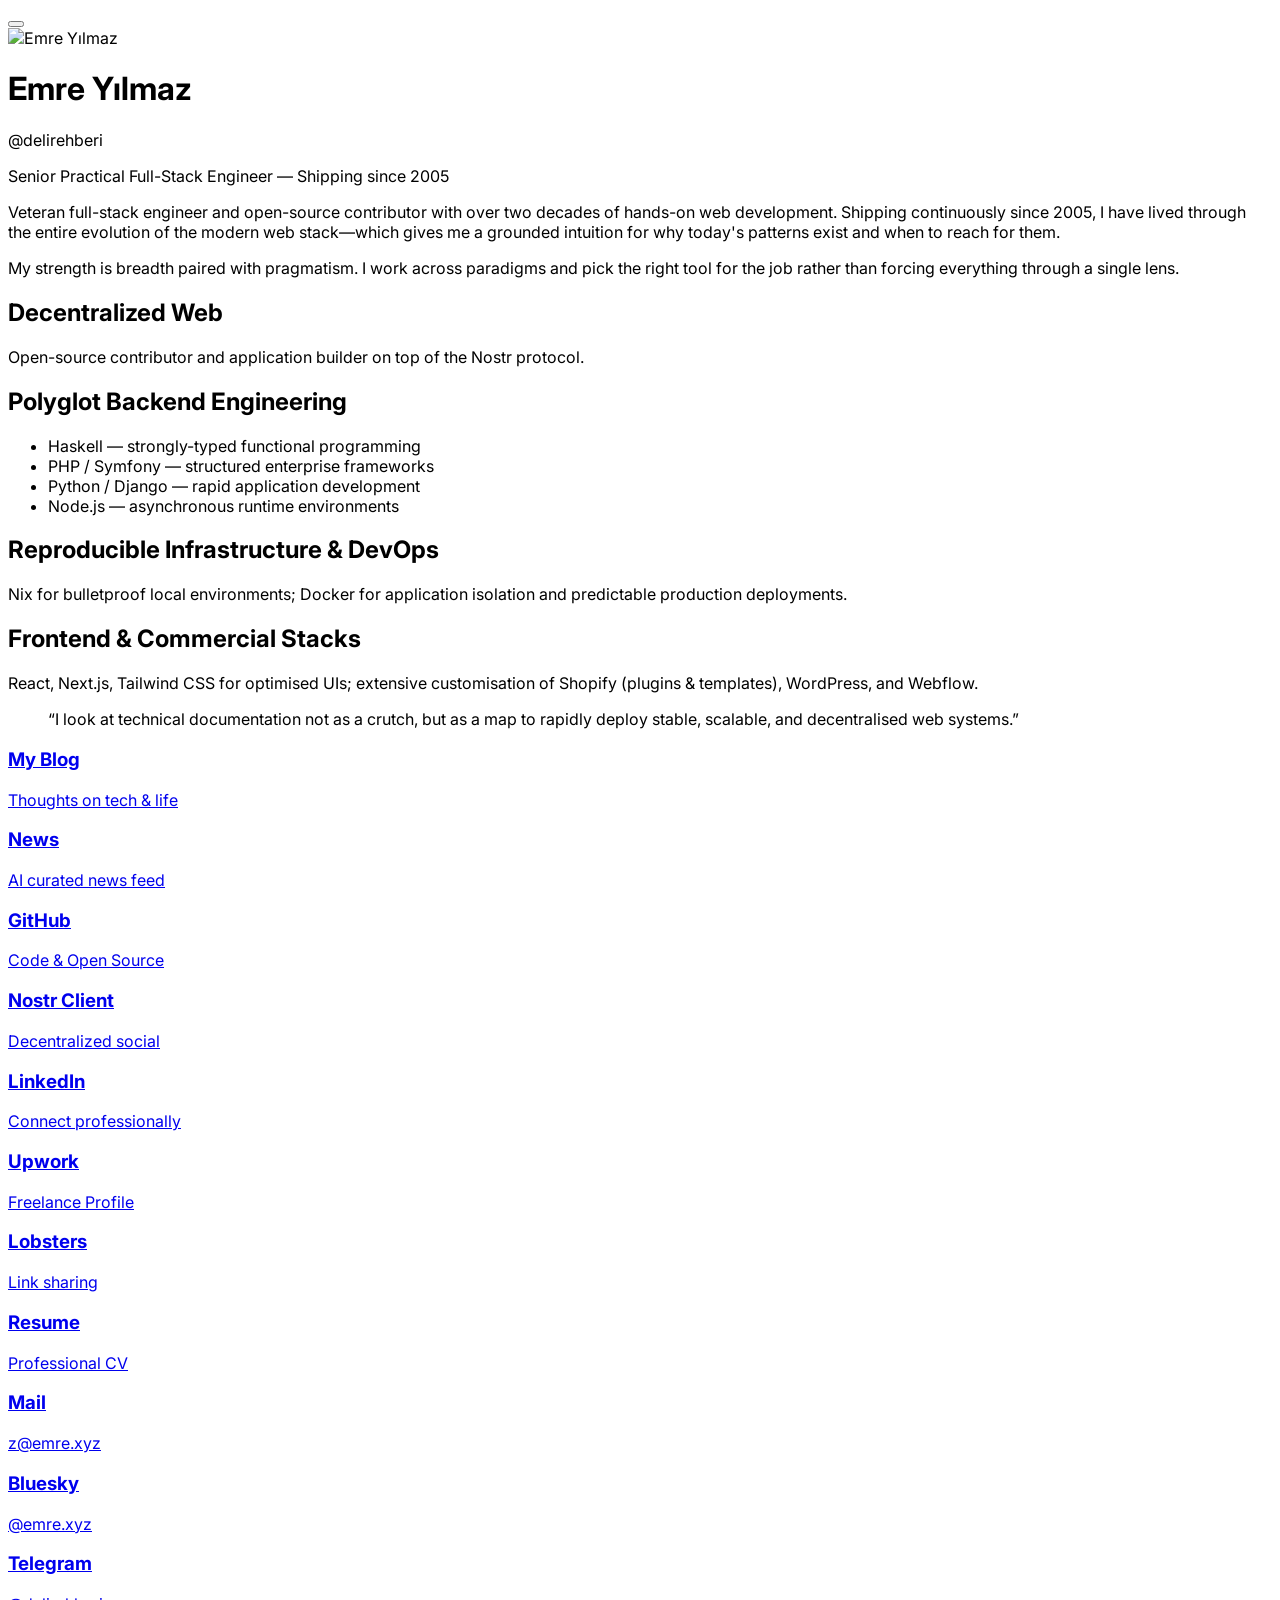
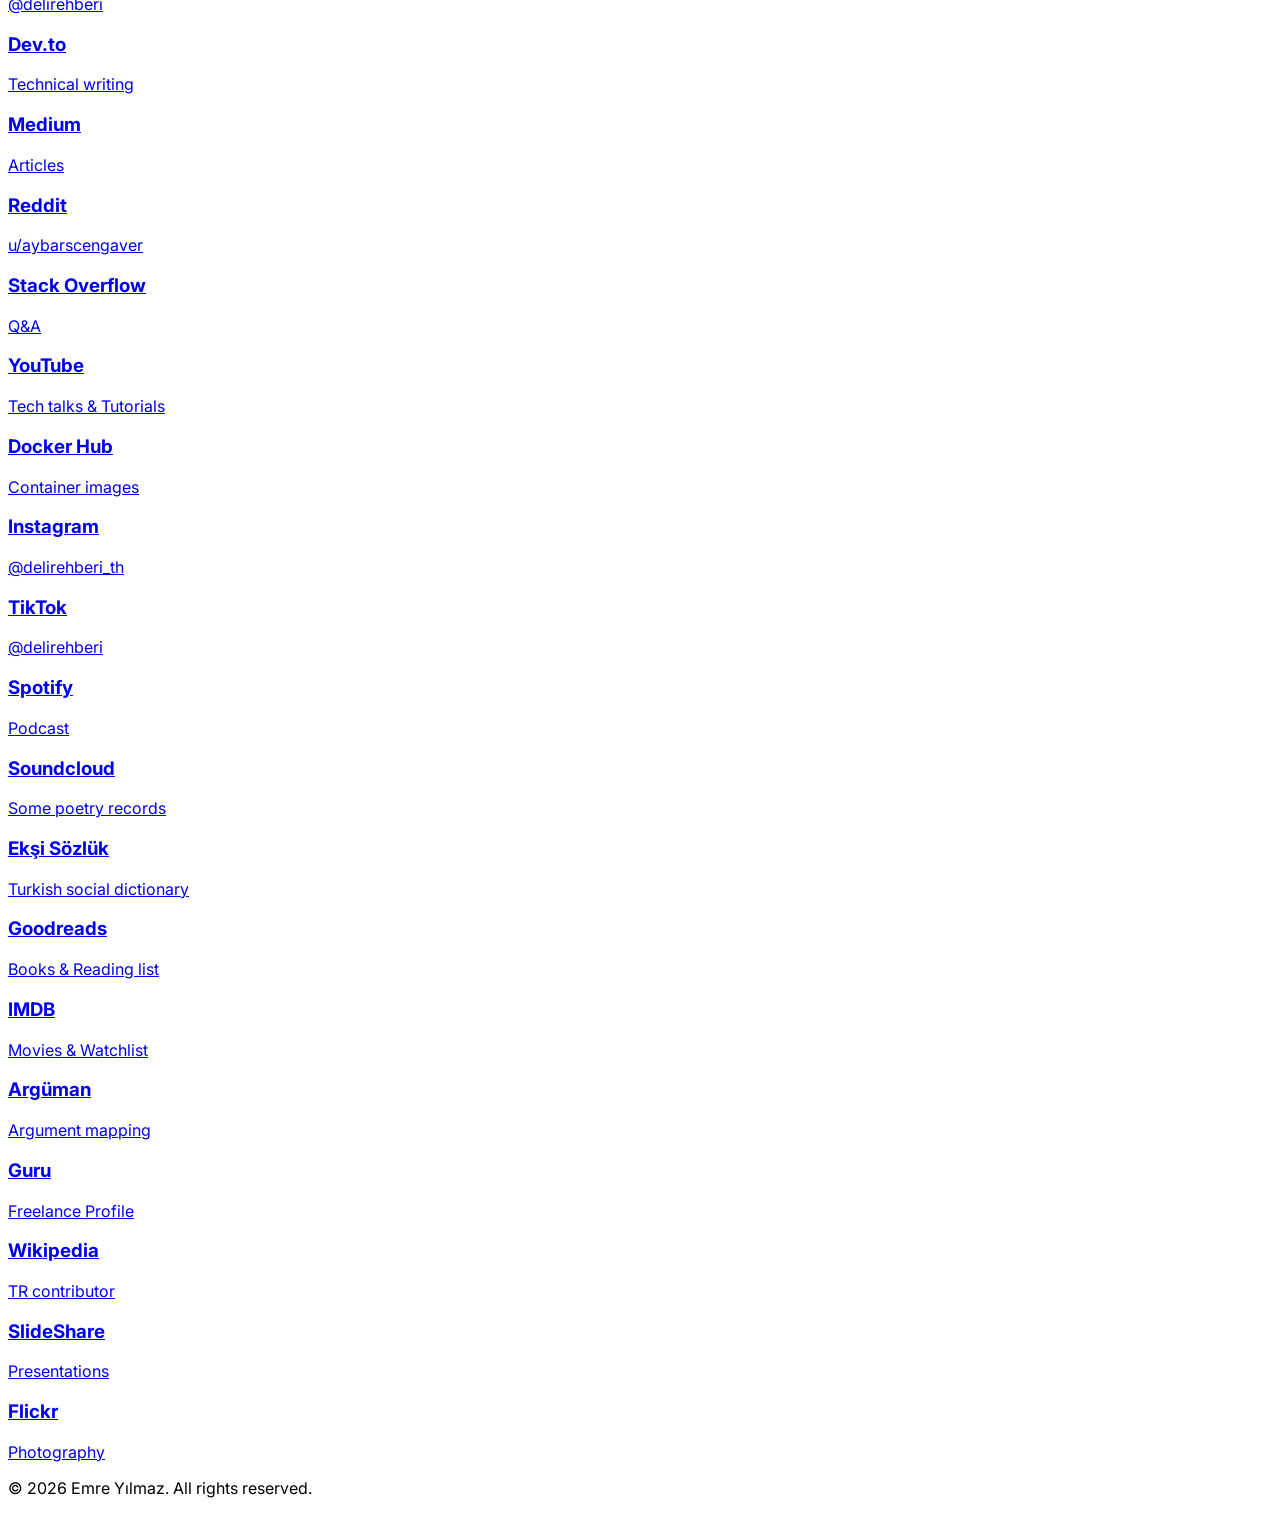
==== index.html @ 9367dd0f "update Signed-off-by: Emre YILMAZ <z@emre.xyz>" ====
<!DOCTYPE html>
<html lang="en" class="scroll-smooth">

<head>
    <meta charset="UTF-8">
    <meta name="viewport" content="width=device-width, initial-scale=1.0">
    <title>Emre Yılmaz (@delirehberi) - Personal Hub</title>
    <meta name="description"
        content="Personal landing page of Emre Yılmaz (delirehberi), Senior Fullstack Developer. Links to blog, projects, and social profiles.">

    <!-- Tailwind CSS -->
    <script src="https://cdn.tailwindcss.com"></script>

    <!-- Tailwind Configuration for Custom Colors/Fonts if needed -->
    <script>
        tailwind.config = {
            darkMode: 'class',
            theme: {
                extend: {
                    colors: {
                        slate: {
                            850: '#1e293b', // Custom darker slate
                            900: '#0f172a',
                        },
                        primary: {
                            50: '#eff6ff',
                            100: '#dbeafe',
                            500: '#3b82f6',
                            600: '#2563eb',
                            700: '#1d4ed8',
                        }
                    },
                    fontFamily: {
                        sans: ['Inter', 'ui-sans-serif', 'system-ui', '-apple-system', 'BlinkMacSystemFont', 'Segoe UI', 'Roboto', 'Helvetica Neue', 'Arial', 'sans-serif'],
                    }
                }
            }
        }
    </script>

    <!-- Google Fonts: Inter -->
    <link rel="preconnect" href="https://fonts.googleapis.com">
    <link rel="preconnect" href="https://fonts.gstatic.com" crossorigin>
    <link href="https://fonts.googleapis.com/css2?family=Inter:wght@300;400;500;600;700&display=swap" rel="stylesheet">

    <!-- Phosphor Icons -->
    <script src="https://unpkg.com/@phosphor-icons/web"></script>

    <style>
        body {
            font-family: 'Inter', sans-serif;
        }

        /* Custom Scrollbar for a cleaner look */
        ::-webkit-scrollbar {
            width: 8px;
        }

        ::-webkit-scrollbar-track {
            background: transparent;
        }

        ::-webkit-scrollbar-thumb {
            background: #cbd5e1;
            border-radius: 4px;
        }

        .dark ::-webkit-scrollbar-thumb {
            background: #475569;
        }

        ::-webkit-scrollbar-thumb:hover {
            background: #94a3b8;
        }
    </style>
</head>

<body
    class="bg-gray-50 text-slate-800 transition-colors duration-300 dark:bg-slate-900 dark:text-slate-100 min-h-screen flex flex-col">

    <!-- Top Navigation / Dark Mode Toggle -->
    <nav class="w-full max-w-3xl mx-auto p-4 flex justify-end items-center">
        <button id="theme-toggle"
            class="p-2 rounded-full hover:bg-gray-200 dark:hover:bg-slate-800 transition-colors focus:outline-none focus:ring-2 focus:ring-primary-500"
            aria-label="Toggle Dark Mode">
            <!-- Sun Icon (shows in dark mode) -->
            <i class="ph-fill ph-sun text-xl hidden dark:block text-yellow-400"></i>
            <!-- Moon Icon (shows in light mode) -->
            <i class="ph-fill ph-moon text-xl block dark:hidden text-slate-600"></i>
        </button>
    </nav>

    <!-- Main Content -->
    <main class="flex-grow w-full max-w-2xl mx-auto px-6 py-8 md:py-16">

        <!-- Hero / Introduction -->
        <header class="text-center mb-12">
            <div class="relative inline-block mb-6 group">
                <!-- Profile Image sourced from GitHub -->
                <div
                    class="w-32 h-32 md:w-40 md:h-40 mx-auto rounded-full overflow-hidden border-4 border-white dark:border-slate-800 shadow-lg transition-transform duration-300 group-hover:scale-105">
                    <img src="https://github.com/delirehberi.png" alt="Emre Yılmaz" class="w-full h-full object-cover">
                </div>
                <!-- Status indicator (optional aesthetic touch) -->
                <div class="absolute bottom-2 right-2 md:right-4 w-5 h-5 bg-green-500 border-4 border-white dark:border-slate-900 rounded-full"
                    title="Available for work"></div>
            </div>

            <h1 class="text-3xl md:text-4xl font-bold tracking-tight mb-2 text-slate-900 dark:text-white">
                Emre Yılmaz
            </h1>
            <p class="text-primary-600 dark:text-primary-400 font-medium mb-4">@delirehberi</p>

            <p class="text-sm font-semibold uppercase tracking-widest text-primary-600 dark:text-primary-400 mb-6">
                Senior Practical Full-Stack Engineer &mdash; Shipping since 2005
            </p>

            <div class="text-left max-w-xl mx-auto space-y-5">
                <p class="text-gray-600 dark:text-slate-300 leading-relaxed text-sm">
                    Veteran full-stack engineer and open-source contributor with over two decades of hands-on
                    web development. Shipping continuously since 2005, I have lived through the entire evolution
                    of the modern web stack&mdash;which gives me a grounded intuition for why today's patterns
                    exist and when to reach for them.
                </p>
                <p class="text-gray-600 dark:text-slate-300 leading-relaxed text-sm">
                    My strength is breadth paired with pragmatism. I work across paradigms and pick the right
                    tool for the job rather than forcing everything through a single lens.
                </p>

                <div class="rounded-xl border border-gray-100 dark:border-slate-700 bg-white dark:bg-slate-800/60 p-4 space-y-3">
                    <h2 class="flex items-center gap-2 text-xs font-semibold uppercase tracking-wider text-slate-500 dark:text-slate-400">
                        <i class="ph-duotone ph-globe-hemisphere-west text-base text-purple-500"></i>
                        Decentralized Web
                    </h2>
                    <p class="text-gray-600 dark:text-slate-300 text-sm leading-relaxed">
                        Open-source contributor and application builder on top of the <span class="font-medium text-slate-800 dark:text-slate-100">Nostr protocol</span>.
                    </p>
                </div>

                <div class="rounded-xl border border-gray-100 dark:border-slate-700 bg-white dark:bg-slate-800/60 p-4 space-y-3">
                    <h2 class="flex items-center gap-2 text-xs font-semibold uppercase tracking-wider text-slate-500 dark:text-slate-400">
                        <i class="ph-duotone ph-code text-base text-primary-500"></i>
                        Polyglot Backend Engineering
                    </h2>
                    <ul class="space-y-2 text-gray-600 dark:text-slate-300 text-sm leading-relaxed">
                        <li class="flex gap-2"><i class="ph-fill ph-caret-right text-primary-400 mt-0.5 flex-shrink-0"></i><span><span class="font-medium text-slate-800 dark:text-slate-100">Haskell</span> &mdash; strongly-typed functional programming</span></li>
                        <li class="flex gap-2"><i class="ph-fill ph-caret-right text-primary-400 mt-0.5 flex-shrink-0"></i><span><span class="font-medium text-slate-800 dark:text-slate-100">PHP / Symfony</span> &mdash; structured enterprise frameworks</span></li>
                        <li class="flex gap-2"><i class="ph-fill ph-caret-right text-primary-400 mt-0.5 flex-shrink-0"></i><span><span class="font-medium text-slate-800 dark:text-slate-100">Python / Django</span> &mdash; rapid application development</span></li>
                        <li class="flex gap-2"><i class="ph-fill ph-caret-right text-primary-400 mt-0.5 flex-shrink-0"></i><span><span class="font-medium text-slate-800 dark:text-slate-100">Node.js</span> &mdash; asynchronous runtime environments</span></li>
                    </ul>
                </div>

                <div class="rounded-xl border border-gray-100 dark:border-slate-700 bg-white dark:bg-slate-800/60 p-4 space-y-3">
                    <h2 class="flex items-center gap-2 text-xs font-semibold uppercase tracking-wider text-slate-500 dark:text-slate-400">
                        <i class="ph-duotone ph-wrench text-base text-teal-500"></i>
                        Reproducible Infrastructure &amp; DevOps
                    </h2>
                    <p class="text-gray-600 dark:text-slate-300 text-sm leading-relaxed">
                        <span class="font-medium text-slate-800 dark:text-slate-100">Nix</span> for bulletproof local environments;
                        <span class="font-medium text-slate-800 dark:text-slate-100">Docker</span> for application isolation and predictable production deployments.
                    </p>
                </div>

                <div class="rounded-xl border border-gray-100 dark:border-slate-700 bg-white dark:bg-slate-800/60 p-4 space-y-3">
                    <h2 class="flex items-center gap-2 text-xs font-semibold uppercase tracking-wider text-slate-500 dark:text-slate-400">
                        <i class="ph-duotone ph-browser text-base text-pink-500"></i>
                        Frontend &amp; Commercial Stacks
                    </h2>
                    <p class="text-gray-600 dark:text-slate-300 text-sm leading-relaxed">
                        <span class="font-medium text-slate-800 dark:text-slate-100">React, Next.js, Tailwind CSS</span> for optimised UIs;
                        extensive customisation of <span class="font-medium text-slate-800 dark:text-slate-100">Shopify</span> (plugins &amp; templates),
                        <span class="font-medium text-slate-800 dark:text-slate-100">WordPress</span>, and <span class="font-medium text-slate-800 dark:text-slate-100">Webflow</span>.
                    </p>
                </div>

                <blockquote class="flex gap-3 rounded-xl border border-primary-100 dark:border-primary-900/40 bg-primary-50 dark:bg-primary-900/20 p-4">
                    <i class="ph-duotone ph-map-trifold text-xl text-primary-500 flex-shrink-0 mt-0.5"></i>
                    <p class="italic text-gray-500 dark:text-slate-400 text-sm leading-relaxed">
                        &ldquo;I look at technical documentation not as a crutch, but as a map to rapidly deploy stable, scalable, and decentralised web systems.&rdquo;
                    </p>
                </blockquote>
            </div>
        </header>

        <!-- Links Grid -->
        <section class="grid gap-4 md:grid-cols-2">

            <!-- Blog -->
            <a href="https://blog.emre.xyz" target="_blank" rel="noopener noreferrer"
                class="group relative flex items-center p-4 bg-white dark:bg-slate-800 border border-gray-200 dark:border-slate-700 rounded-xl shadow-sm hover:shadow-md hover:border-primary-500 dark:hover:border-primary-500 transition-all duration-200">
                <div
                    class="flex-shrink-0 w-12 h-12 flex items-center justify-center rounded-lg bg-orange-100 text-orange-600 dark:bg-orange-900/30 dark:text-orange-400 group-hover:scale-110 transition-transform duration-200">
                    <i class="ph-duotone ph-notebook text-2xl"></i>
                </div>
                <div class="ml-4">
                    <h3
                        class="font-semibold text-slate-900 dark:text-white group-hover:text-primary-600 dark:group-hover:text-primary-400 transition-colors">
                        My Blog</h3>
                    <p class="text-sm text-gray-500 dark:text-slate-400">Thoughts on tech &amp; life</p>
                </div>
                <i
                    class="ph-bold ph-arrow-up-right absolute top-4 right-4 text-gray-300 dark:text-slate-600 group-hover:text-primary-500 transition-colors"></i>
            </a>

            <!-- News -->
            <a href="https://news.emre.xyz" target="_blank" rel="noopener noreferrer"
                class="group relative flex items-center p-4 bg-white dark:bg-slate-800 border border-gray-200 dark:border-slate-700 rounded-xl shadow-sm hover:shadow-md hover:border-red-500 dark:hover:border-red-500 transition-all duration-200">
                <div
                    class="flex-shrink-0 w-12 h-12 flex items-center justify-center rounded-lg bg-red-100 text-red-600 dark:bg-red-900/30 dark:text-red-400 group-hover:scale-110 transition-transform duration-200">
                    <i class="ph-duotone ph-newspaper text-2xl"></i>
                </div>
                <div class="ml-4">
                    <h3
                        class="font-semibold text-slate-900 dark:text-white group-hover:text-red-600 dark:group-hover:text-red-400 transition-colors">
                        News</h3>
                    <p class="text-sm text-gray-500 dark:text-slate-400">AI curated news feed</p>
                </div>
                <i
                    class="ph-bold ph-arrow-up-right absolute top-4 right-4 text-gray-300 dark:text-slate-600 group-hover:text-red-500 transition-colors"></i>
            </a>

            <!-- GitHub -->
            <a href="https://github.com/delirehberi" target="_blank" rel="noopener noreferrer"
                class="group relative flex items-center p-4 bg-white dark:bg-slate-800 border border-gray-200 dark:border-slate-700 rounded-xl shadow-sm hover:shadow-md hover:border-gray-900 dark:hover:border-white transition-all duration-200">
                <div
                    class="flex-shrink-0 w-12 h-12 flex items-center justify-center rounded-lg bg-gray-100 text-gray-900 dark:bg-slate-700 dark:text-white group-hover:scale-110 transition-transform duration-200">
                    <i class="ph-duotone ph-github-logo text-2xl"></i>
                </div>
                <div class="ml-4">
                    <h3 class="font-semibold text-slate-900 dark:text-white">GitHub</h3>
                    <p class="text-sm text-gray-500 dark:text-slate-400">Code &amp; Open Source</p>
                </div>
                <i
                    class="ph-bold ph-arrow-up-right absolute top-4 right-4 text-gray-300 dark:text-slate-600 group-hover:text-gray-900 dark:group-hover:text-white transition-colors"></i>
            </a>

            <!-- Nostr -->
            <a href="https://nostr.emre.xyz" target="_blank" rel="noopener noreferrer"
                class="group relative flex items-center p-4 bg-white dark:bg-slate-800 border border-gray-200 dark:border-slate-700 rounded-xl shadow-sm hover:shadow-md hover:border-purple-500 dark:hover:border-purple-400 transition-all duration-200">
                <div
                    class="flex-shrink-0 w-12 h-12 flex items-center justify-center rounded-lg bg-purple-100 text-purple-600 dark:bg-purple-900/30 dark:text-purple-400 group-hover:scale-110 transition-transform duration-200">
                    <!-- Using ChatCircle or a Network icon for Nostr -->
                    <i class="ph-duotone ph-chat-circle-dots text-2xl"></i>
                </div>
                <div class="ml-4">
                    <h3
                        class="font-semibold text-slate-900 dark:text-white group-hover:text-purple-600 dark:group-hover:text-purple-400 transition-colors">
                        Nostr Client</h3>
                    <p class="text-sm text-gray-500 dark:text-slate-400">Decentralized social</p>
                </div>
                <i
                    class="ph-bold ph-arrow-up-right absolute top-4 right-4 text-gray-300 dark:text-slate-600 group-hover:text-purple-500 transition-colors"></i>
            </a>

            <!-- LinkedIn -->
            <a href="https://linkedin.com/in/delirehberi" target="_blank" rel="noopener noreferrer"
                class="group relative flex items-center p-4 bg-white dark:bg-slate-800 border border-gray-200 dark:border-slate-700 rounded-xl shadow-sm hover:shadow-md hover:border-blue-700 dark:hover:border-blue-500 transition-all duration-200">
                <div
                    class="flex-shrink-0 w-12 h-12 flex items-center justify-center rounded-lg bg-blue-50 text-blue-700 dark:bg-blue-900/40 dark:text-blue-300 group-hover:scale-110 transition-transform duration-200">
                    <i class="ph-duotone ph-linkedin-logo text-2xl"></i>
                </div>
                <div class="ml-4">
                    <h3
                        class="font-semibold text-slate-900 dark:text-white group-hover:text-blue-700 dark:group-hover:text-blue-400 transition-colors">
                        LinkedIn</h3>
                    <p class="text-sm text-gray-500 dark:text-slate-400">Connect professionally</p>
                </div>
                <i
                    class="ph-bold ph-arrow-up-right absolute top-4 right-4 text-gray-300 dark:text-slate-600 group-hover:text-blue-700 transition-colors"></i>
            </a>

            <!--Upwork-->
            <a href="https://www.upwork.com/freelancers/~0193fd6a7c0c7d5cb0" target="_blank" rel="noopener noreferrer"
                class="group relative flex items-center p-4 bg-white dark:bg-slate-800 border border-gray-200 dark:border-slate-700 rounded-xl shadow-sm hover:shadow-md hover:border-primary-500 dark:hover:border-primary-500 transition-all duration-200">
                <div
                    class="flex-shrink-0 w-12 h-12 flex items-center justify-center rounded-lg bg-green-100 text-green-600 dark:bg-green-900/30 dark:text-green-400 group-hover:scale-110 transition-transform duration-200">
                    <i class="ph-duotone ph-file-code text-2xl"></i>
                </div>
                <div class="ml-4">
                    <h3
                        class="font-semibold text-slate-900 dark:text-white group-hover:text-primary-600 dark:group-hover:text-primary-400 transition-colors">
                        Upwork</h3>
                    <p class="text-sm text-gray-500 dark:text-slate-400">Freelance Profile</p>
                </div>
                <i
                    class="ph-bold ph-arrow-up-right absolute top-4 right-4 text-gray-300 dark:text-slate-600 group-hover:text-primary-500 transition-colors"></i>
            </a>

            <!--Lobsters-->
            <a href="https://lobste.rs/~delirehberi" target="_blank" rel="noopener noreferrer"
                class="group relative flex items-center p-4 bg-white dark:bg-slate-800 border border-gray-200 dark:border-slate-700 rounded-xl shadow-sm hover:shadow-md hover:border-primary-500 dark:hover:border-primary-500 transition-all duration-200">
                <div
                    class="flex-shrink-0 w-12 h-12 flex items-center justify-center rounded-lg bg-gray-100 text-gray-600 dark:bg-gray-900/30 dark:text-gray-400 group-hover:scale-110 transition-transform duration-200">
                    <i class="ph-duotone ph-link text-2xl"></i>
                </div>
                <div class="ml-4">
                    <h3
                        class="font-semibold text-slate-900 dark:text-white group-hover:text-primary-600 dark:group-hover:text-primary-400 transition-colors">
                        Lobsters</h3>
                    <p class="text-sm text-gray-500 dark:text-slate-400">Link sharing</p>
                </div>
                <i
                    class="ph-bold ph-arrow-up-right absolute top-4 right-4 text-gray-300 dark:text-slate-600 group-hover:text-primary-500 transition-colors"></i>
            </a>

            <!-- Resume -->
            <a href="https://emre.xyz/resume.pdf" target="_blank" rel="noopener noreferrer"
                class="group relative flex items-center p-4 bg-white dark:bg-slate-800 border border-gray-200 dark:border-slate-700 rounded-xl shadow-sm hover:shadow-md hover:border-blue-500 dark:hover:border-blue-400 transition-all duration-200">
                <div
                    class="flex-shrink-0 w-12 h-12 flex items-center justify-center rounded-lg bg-blue-100 text-blue-600 dark:bg-blue-900/30 dark:text-blue-400 group-hover:scale-110 transition-transform duration-200">
                    <i class="ph-duotone ph-file-text text-2xl"></i>
                </div>
                <div class="ml-4">
                    <h3
                        class="font-semibold text-slate-900 dark:text-white group-hover:text-blue-600 dark:group-hover:text-blue-400 transition-colors">
                        Resume</h3>
                    <p class="text-sm text-gray-500 dark:text-slate-400">Professional CV</p>
                </div>
                <i
                    class="ph-bold ph-arrow-up-right absolute top-4 right-4 text-gray-300 dark:text-slate-600 group-hover:text-blue-500 transition-colors"></i>
            </a>

            <!--Envelope-->
            <a href="mailto:z@emre.xyz" target="_blank" rel="noopener noreferrer"
                class="group relative flex items-center p-4 bg-white dark:bg-slate-800 border border-gray-200 dark:border-slate-700 rounded-xl shadow-sm hover:shadow-md hover:border-primary-500 dark:hover:border-primary-500 transition-all duration-200">
                <div
                    class="flex-shrink-0 w-12 h-12 flex items-center justify-center rounded-lg bg-orange-100 text-orange-600 dark:bg-orange-900/30 dark:text-orange-400 group-hover:scale-110 transition-transform duration-200">
                    <i class="ph-duotone ph-envelope text-2xl"></i>
                </div>
                <div class="ml-4">
                    <h3
                        class="font-semibold text-slate-900 dark:text-white group-hover:text-primary-600 dark:group-hover:text-primary-400 transition-colors">
                        Mail</h3>
                    <p class="text-sm text-gray-500 dark:text-slate-400">z@emre.xyz</p>
                </div>
                <i
                    class="ph-bold ph-arrow-up-right absolute top-4 right-4 text-gray-300 dark:text-slate-600 group-hover:text-primary-500 transition-colors"></i>
            </a>

            <!-- Bluesky -->
            <a href="https://bsky.app/profile/emre.xyz" target="_blank" rel="noopener noreferrer"
                class="group relative flex items-center p-4 bg-white dark:bg-slate-800 border border-gray-200 dark:border-slate-700 rounded-xl shadow-sm hover:shadow-md hover:border-sky-500 dark:hover:border-sky-400 transition-all duration-200">
                <div
                    class="flex-shrink-0 w-12 h-12 flex items-center justify-center rounded-lg bg-sky-100 text-sky-600 dark:bg-sky-900/30 dark:text-sky-400 group-hover:scale-110 transition-transform duration-200">
                    <i class="ph-duotone ph-butterfly text-2xl"></i>
                </div>
                <div class="ml-4">
                    <h3
                        class="font-semibold text-slate-900 dark:text-white group-hover:text-sky-600 dark:group-hover:text-sky-400 transition-colors">
                        Bluesky</h3>
                    <p class="text-sm text-gray-500 dark:text-slate-400">@emre.xyz</p>
                </div>
                <i
                    class="ph-bold ph-arrow-up-right absolute top-4 right-4 text-gray-300 dark:text-slate-600 group-hover:text-sky-500 transition-colors"></i>
            </a>

            <!-- Telegram -->
            <a href="https://t.me/delirehberi" target="_blank" rel="noopener noreferrer"
                class="group relative flex items-center p-4 bg-white dark:bg-slate-800 border border-gray-200 dark:border-slate-700 rounded-xl shadow-sm hover:shadow-md hover:border-sky-400 dark:hover:border-sky-300 transition-all duration-200">
                <div
                    class="flex-shrink-0 w-12 h-12 flex items-center justify-center rounded-lg bg-sky-50 text-sky-500 dark:bg-sky-900/30 dark:text-sky-300 group-hover:scale-110 transition-transform duration-200">
                    <i class="ph-duotone ph-telegram-logo text-2xl"></i>
                </div>
                <div class="ml-4">
                    <h3
                        class="font-semibold text-slate-900 dark:text-white group-hover:text-sky-500 dark:group-hover:text-sky-300 transition-colors">
                        Telegram</h3>
                    <p class="text-sm text-gray-500 dark:text-slate-400">@delirehberi</p>
                </div>
                <i
                    class="ph-bold ph-arrow-up-right absolute top-4 right-4 text-gray-300 dark:text-slate-600 group-hover:text-sky-400 transition-colors"></i>
            </a>

            <!-- Dev.to -->
            <a href="https://dev.to/delirehberi" target="_blank" rel="noopener noreferrer"
                class="group relative flex items-center p-4 bg-white dark:bg-slate-800 border border-gray-200 dark:border-slate-700 rounded-xl shadow-sm hover:shadow-md hover:border-slate-900 dark:hover:border-white transition-all duration-200">
                <div
                    class="flex-shrink-0 w-12 h-12 flex items-center justify-center rounded-lg bg-gray-100 text-slate-900 dark:bg-slate-700 dark:text-white group-hover:scale-110 transition-transform duration-200">
                    <i class="ph-duotone ph-dev-to-logo text-2xl"></i>
                </div>
                <div class="ml-4">
                    <h3 class="font-semibold text-slate-900 dark:text-white">Dev.to</h3>
                    <p class="text-sm text-gray-500 dark:text-slate-400">Technical writing</p>
                </div>
                <i
                    class="ph-bold ph-arrow-up-right absolute top-4 right-4 text-gray-300 dark:text-slate-600 group-hover:text-slate-900 dark:group-hover:text-white transition-colors"></i>
            </a>

            <!-- Medium -->
            <a href="https://delirehberi.medium.com/" target="_blank" rel="noopener noreferrer"
                class="group relative flex items-center p-4 bg-white dark:bg-slate-800 border border-gray-200 dark:border-slate-700 rounded-xl shadow-sm hover:shadow-md hover:border-slate-900 dark:hover:border-white transition-all duration-200">
                <div
                    class="flex-shrink-0 w-12 h-12 flex items-center justify-center rounded-lg bg-gray-100 text-slate-900 dark:bg-slate-700 dark:text-white group-hover:scale-110 transition-transform duration-200">
                    <i class="ph-duotone ph-medium-logo text-2xl"></i>
                </div>
                <div class="ml-4">
                    <h3 class="font-semibold text-slate-900 dark:text-white">Medium</h3>
                    <p class="text-sm text-gray-500 dark:text-slate-400">Articles</p>
                </div>
                <i
                    class="ph-bold ph-arrow-up-right absolute top-4 right-4 text-gray-300 dark:text-slate-600 group-hover:text-slate-900 dark:group-hover:text-white transition-colors"></i>
            </a>

            <!-- Reddit -->
            <a href="https://www.reddit.com/user/aybarscengaver/" target="_blank" rel="noopener noreferrer"
                class="group relative flex items-center p-4 bg-white dark:bg-slate-800 border border-gray-200 dark:border-slate-700 rounded-xl shadow-sm hover:shadow-md hover:border-orange-600 dark:hover:border-orange-500 transition-all duration-200">
                <div
                    class="flex-shrink-0 w-12 h-12 flex items-center justify-center rounded-lg bg-orange-100 text-orange-700 dark:bg-orange-900/30 dark:text-orange-400 group-hover:scale-110 transition-transform duration-200">
                    <i class="ph-duotone ph-reddit-logo text-2xl"></i>
                </div>
                <div class="ml-4">
                    <h3
                        class="font-semibold text-slate-900 dark:text-white group-hover:text-orange-700 dark:group-hover:text-orange-400 transition-colors">
                        Reddit</h3>
                    <p class="text-sm text-gray-500 dark:text-slate-400">u/aybarscengaver</p>
                </div>
                <i
                    class="ph-bold ph-arrow-up-right absolute top-4 right-4 text-gray-300 dark:text-slate-600 group-hover:text-orange-600 transition-colors"></i>
            </a>

            <!-- Stack Overflow -->
            <a href="https://stackoverflow.com/users/673223/delirehberi" target="_blank" rel="noopener noreferrer"
                class="group relative flex items-center p-4 bg-white dark:bg-slate-800 border border-gray-200 dark:border-slate-700 rounded-xl shadow-sm hover:shadow-md hover:border-orange-500 dark:hover:border-orange-400 transition-all duration-200">
                <div
                    class="flex-shrink-0 w-12 h-12 flex items-center justify-center rounded-lg bg-orange-100 text-orange-600 dark:bg-orange-900/30 dark:text-orange-400 group-hover:scale-110 transition-transform duration-200">
                    <i class="ph-duotone ph-stack-overflow-logo text-2xl"></i>
                </div>
                <div class="ml-4">
                    <h3
                        class="font-semibold text-slate-900 dark:text-white group-hover:text-orange-600 dark:group-hover:text-orange-400 transition-colors">
                        Stack Overflow</h3>
                    <p class="text-sm text-gray-500 dark:text-slate-400">Q&amp;A</p>
                </div>
                <i
                    class="ph-bold ph-arrow-up-right absolute top-4 right-4 text-gray-300 dark:text-slate-600 group-hover:text-orange-500 transition-colors"></i>
            </a>

            <!-- YouTube -->
            <a href="https://youtube.com/@delirehberi" target="_blank" rel="noopener noreferrer"
                class="group relative flex items-center p-4 bg-white dark:bg-slate-800 border border-gray-200 dark:border-slate-700 rounded-xl shadow-sm hover:shadow-md hover:border-red-500 dark:hover:border-red-500 transition-all duration-200">
                <div
                    class="flex-shrink-0 w-12 h-12 flex items-center justify-center rounded-lg bg-red-100 text-red-600 dark:bg-red-900/30 dark:text-red-400 group-hover:scale-110 transition-transform duration-200">
                    <i class="ph-duotone ph-youtube-logo text-2xl"></i>
                </div>
                <div class="ml-4">
                    <h3
                        class="font-semibold text-slate-900 dark:text-white group-hover:text-red-600 dark:group-hover:text-red-400 transition-colors">
                        YouTube</h3>
                    <p class="text-sm text-gray-500 dark:text-slate-400">Tech talks &amp; Tutorials</p>
                </div>
                <i
                    class="ph-bold ph-arrow-up-right absolute top-4 right-4 text-gray-300 dark:text-slate-600 group-hover:text-red-500 transition-colors"></i>
            </a>

            <!-- Docker Hub -->
            <a href="https://hub.docker.com/u/delirehberi" target="_blank" rel="noopener noreferrer"
                class="group relative flex items-center p-4 bg-white dark:bg-slate-800 border border-gray-200 dark:border-slate-700 rounded-xl shadow-sm hover:shadow-md hover:border-blue-500 dark:hover:border-blue-400 transition-all duration-200">
                <div
                    class="flex-shrink-0 w-12 h-12 flex items-center justify-center rounded-lg bg-blue-100 text-blue-600 dark:bg-blue-900/30 dark:text-blue-400 group-hover:scale-110 transition-transform duration-200">
                    <i class="ph-duotone ph-cube text-2xl"></i>
                </div>
                <div class="ml-4">
                    <h3
                        class="font-semibold text-slate-900 dark:text-white group-hover:text-blue-600 dark:group-hover:text-blue-400 transition-colors">
                        Docker Hub</h3>
                    <p class="text-sm text-gray-500 dark:text-slate-400">Container images</p>
                </div>
                <i
                    class="ph-bold ph-arrow-up-right absolute top-4 right-4 text-gray-300 dark:text-slate-600 group-hover:text-blue-500 transition-colors"></i>
            </a>

            <!-- Instagram -->
            <a href="https://www.instagram.com/delirehberi_th" target="_blank" rel="noopener noreferrer"
                class="group relative flex items-center p-4 bg-white dark:bg-slate-800 border border-gray-200 dark:border-slate-700 rounded-xl shadow-sm hover:shadow-md hover:border-pink-500 dark:hover:border-pink-400 transition-all duration-200">
                <div
                    class="flex-shrink-0 w-12 h-12 flex items-center justify-center rounded-lg bg-pink-100 text-pink-600 dark:bg-pink-900/30 dark:text-pink-400 group-hover:scale-110 transition-transform duration-200">
                    <i class="ph-duotone ph-instagram-logo text-2xl"></i>
                </div>
                <div class="ml-4">
                    <h3
                        class="font-semibold text-slate-900 dark:text-white group-hover:text-pink-600 dark:group-hover:text-pink-400 transition-colors">
                        Instagram</h3>
                    <p class="text-sm text-gray-500 dark:text-slate-400">@delirehberi_th</p>
                </div>
                <i
                    class="ph-bold ph-arrow-up-right absolute top-4 right-4 text-gray-300 dark:text-slate-600 group-hover:text-pink-500 transition-colors"></i>
            </a>

            <!-- TikTok -->
            <a href="https://www.tiktok.com/@delirehberi" target="_blank" rel="noopener noreferrer"
                class="group relative flex items-center p-4 bg-white dark:bg-slate-800 border border-gray-200 dark:border-slate-700 rounded-xl shadow-sm hover:shadow-md hover:border-slate-900 dark:hover:border-white transition-all duration-200">
                <div
                    class="flex-shrink-0 w-12 h-12 flex items-center justify-center rounded-lg bg-gray-100 text-slate-900 dark:bg-slate-700 dark:text-white group-hover:scale-110 transition-transform duration-200">
                    <i class="ph-duotone ph-tiktok-logo text-2xl"></i>
                </div>
                <div class="ml-4">
                    <h3 class="font-semibold text-slate-900 dark:text-white">TikTok</h3>
                    <p class="text-sm text-gray-500 dark:text-slate-400">@delirehberi</p>
                </div>
                <i
                    class="ph-bold ph-arrow-up-right absolute top-4 right-4 text-gray-300 dark:text-slate-600 group-hover:text-slate-900 dark:group-hover:text-white transition-colors"></i>
            </a>

            <!-- Spotify -->
            <a href="https://creators.spotify.com/pod/profile/delirehberi/" target="_blank" rel="noopener noreferrer"
                class="group relative flex items-center p-4 bg-white dark:bg-slate-800 border border-gray-200 dark:border-slate-700 rounded-xl shadow-sm hover:shadow-md hover:border-green-500 dark:hover:border-green-400 transition-all duration-200">
                <div
                    class="flex-shrink-0 w-12 h-12 flex items-center justify-center rounded-lg bg-green-100 text-green-600 dark:bg-green-900/30 dark:text-green-400 group-hover:scale-110 transition-transform duration-200">
                    <i class="ph-duotone ph-spotify-logo text-2xl"></i>
                </div>
                <div class="ml-4">
                    <h3
                        class="font-semibold text-slate-900 dark:text-white group-hover:text-green-600 dark:group-hover:text-green-400 transition-colors">
                        Spotify</h3>
                    <p class="text-sm text-gray-500 dark:text-slate-400">Podcast</p>
                </div>
                <i
                    class="ph-bold ph-arrow-up-right absolute top-4 right-4 text-gray-300 dark:text-slate-600 group-hover:text-green-500 transition-colors"></i>
            </a>

            <!--Soundcloud-->
            <a href="https://soundcloud.com/delirehberi" target="_blank" rel="noopener noreferrer"
                class="group relative flex items-center p-4 bg-white dark:bg-slate-800 border border-gray-200 dark:border-slate-700 rounded-xl shadow-sm hover:shadow-md hover:border-primary-500 dark:hover:border-primary-500 transition-all duration-200">
                <div
                    class="flex-shrink-0 w-12 h-12 flex items-center justify-center rounded-lg bg-orange-100 text-orange-600 dark:bg-orange-900/30 dark:text-orange-400 group-hover:scale-110 transition-transform duration-200">
                    <i class="ph-duotone ph-soundcloud-logo text-2xl"></i>
                </div>
                <div class="ml-4">
                    <h3
                        class="font-semibold text-slate-900 dark:text-white group-hover:text-primary-600 dark:group-hover:text-primary-400 transition-colors">
                        Soundcloud</h3>
                    <p class="text-sm text-gray-500 dark:text-slate-400">Some poetry records</p>
                </div>
                <i
                    class="ph-bold ph-arrow-up-right absolute top-4 right-4 text-gray-300 dark:text-slate-600 group-hover:text-primary-500 transition-colors"></i>
            </a>

            <!-- Ekşi Sözlük -->
            <a href="https://eksisozluk.com/biri/theylmz" target="_blank" rel="noopener noreferrer"
                class="group relative flex items-center p-4 bg-white dark:bg-slate-800 border border-gray-200 dark:border-slate-700 rounded-xl shadow-sm hover:shadow-md hover:border-green-600 dark:hover:border-green-500 transition-all duration-200">
                <div
                    class="flex-shrink-0 w-12 h-12 flex items-center justify-center rounded-lg bg-green-100 text-green-700 dark:bg-green-900/30 dark:text-green-400 group-hover:scale-110 transition-transform duration-200">
                    <i class="ph-duotone ph-hash text-2xl"></i>
                </div>
                <div class="ml-4">
                    <h3
                        class="font-semibold text-slate-900 dark:text-white group-hover:text-green-700 dark:group-hover:text-green-400 transition-colors">
                        Ek&#351;i S&ouml;zl&uuml;k</h3>
                    <p class="text-sm text-gray-500 dark:text-slate-400">Turkish social dictionary</p>
                </div>
                <i
                    class="ph-bold ph-arrow-up-right absolute top-4 right-4 text-gray-300 dark:text-slate-600 group-hover:text-green-600 transition-colors"></i>
            </a>

        

            <!-- Goodreads -->
            <a href="https://www.goodreads.com/user/show/25148560-emre" target="_blank" rel="noopener noreferrer"
                class="group relative flex items-center p-4 bg-white dark:bg-slate-800 border border-gray-200 dark:border-slate-700 rounded-xl shadow-sm hover:shadow-md hover:border-amber-700 dark:hover:border-amber-500 transition-all duration-200">
                <div
                    class="flex-shrink-0 w-12 h-12 flex items-center justify-center rounded-lg bg-amber-100 text-amber-800 dark:bg-amber-900/30 dark:text-amber-400 group-hover:scale-110 transition-transform duration-200">
                    <i class="ph-duotone ph-books text-2xl"></i>
                </div>
                <div class="ml-4">
                    <h3
                        class="font-semibold text-slate-900 dark:text-white group-hover:text-amber-800 dark:group-hover:text-amber-400 transition-colors">
                        Goodreads</h3>
                    <p class="text-sm text-gray-500 dark:text-slate-400">Books &amp; Reading list</p>
                </div>
                <i
                    class="ph-bold ph-arrow-up-right absolute top-4 right-4 text-gray-300 dark:text-slate-600 group-hover:text-amber-700 transition-colors"></i>
            </a>

            <!-- IMDB -->
            <a href="https://www.imdb.com/user/p.febeayahsjg2oatzn5bvzjwngm?ref_=hm_nv_profile" target="_blank" rel="noopener noreferrer"
                class="group relative flex items-center p-4 bg-white dark:bg-slate-800 border border-gray-200 dark:border-slate-700 rounded-xl shadow-sm hover:shadow-md hover:border-yellow-500 dark:hover:border-yellow-400 transition-all duration-200">
                <div
                    class="flex-shrink-0 w-12 h-12 flex items-center justify-center rounded-lg bg-yellow-100 text-yellow-700 dark:bg-yellow-900/30 dark:text-yellow-400 group-hover:scale-110 transition-transform duration-200">
                    <i class="ph-duotone ph-film-strip text-2xl"></i>
                </div>
                <div class="ml-4">
                    <h3
                        class="font-semibold text-slate-900 dark:text-white group-hover:text-yellow-600 dark:group-hover:text-yellow-400 transition-colors">
                        IMDB</h3>
                    <p class="text-sm text-gray-500 dark:text-slate-400">Movies &amp; Watchlist</p>
                </div>
                <i
                    class="ph-bold ph-arrow-up-right absolute top-4 right-4 text-gray-300 dark:text-slate-600 group-hover:text-yellow-500 transition-colors"></i>
            </a>

            <!-- Arguman -->
            <a href="https://arguman.org/users/aybarscengaver" target="_blank" rel="noopener noreferrer"
                class="group relative flex items-center p-4 bg-white dark:bg-slate-800 border border-gray-200 dark:border-slate-700 rounded-xl shadow-sm hover:shadow-md hover:border-violet-500 dark:hover:border-violet-400 transition-all duration-200">
                <div
                    class="flex-shrink-0 w-12 h-12 flex items-center justify-center rounded-lg bg-violet-100 text-violet-600 dark:bg-violet-900/30 dark:text-violet-400 group-hover:scale-110 transition-transform duration-200">
                    <i class="ph-duotone ph-chat-teardrop-dots text-2xl"></i>
                </div>
                <div class="ml-4">
                    <h3
                        class="font-semibold text-slate-900 dark:text-white group-hover:text-violet-600 dark:group-hover:text-violet-400 transition-colors">
                        Arg&uuml;man</h3>
                    <p class="text-sm text-gray-500 dark:text-slate-400">Argument mapping</p>
                </div>
                <i
                    class="ph-bold ph-arrow-up-right absolute top-4 right-4 text-gray-300 dark:text-slate-600 group-hover:text-violet-500 transition-colors"></i>
            </a>

            <!-- Guru -->
            <a href="https://www.guru.com/freelancers/delirehberi" target="_blank" rel="noopener noreferrer"
                class="group relative flex items-center p-4 bg-white dark:bg-slate-800 border border-gray-200 dark:border-slate-700 rounded-xl shadow-sm hover:shadow-md hover:border-teal-500 dark:hover:border-teal-400 transition-all duration-200">
                <div
                    class="flex-shrink-0 w-12 h-12 flex items-center justify-center rounded-lg bg-teal-100 text-teal-600 dark:bg-teal-900/30 dark:text-teal-400 group-hover:scale-110 transition-transform duration-200">
                    <i class="ph-duotone ph-briefcase text-2xl"></i>
                </div>
                <div class="ml-4">
                    <h3
                        class="font-semibold text-slate-900 dark:text-white group-hover:text-teal-600 dark:group-hover:text-teal-400 transition-colors">
                        Guru</h3>
                    <p class="text-sm text-gray-500 dark:text-slate-400">Freelance Profile</p>
                </div>
                <i
                    class="ph-bold ph-arrow-up-right absolute top-4 right-4 text-gray-300 dark:text-slate-600 group-hover:text-teal-500 transition-colors"></i>
            </a>

            <!-- Wikipedia -->
            <a href="https://tr.wikipedia.org/wiki/Kullan%C4%B1c%C4%B1:Delirehberi" target="_blank" rel="noopener noreferrer"
                class="group relative flex items-center p-4 bg-white dark:bg-slate-800 border border-gray-200 dark:border-slate-700 rounded-xl shadow-sm hover:shadow-md hover:border-gray-500 dark:hover:border-gray-400 transition-all duration-200">
                <div
                    class="flex-shrink-0 w-12 h-12 flex items-center justify-center rounded-lg bg-gray-100 text-gray-700 dark:bg-slate-700 dark:text-gray-300 group-hover:scale-110 transition-transform duration-200">
                    <i class="ph-duotone ph-book-open text-2xl"></i>
                </div>
                <div class="ml-4">
                    <h3
                        class="font-semibold text-slate-900 dark:text-white group-hover:text-gray-700 dark:group-hover:text-gray-300 transition-colors">
                        Wikipedia</h3>
                    <p class="text-sm text-gray-500 dark:text-slate-400">TR contributor</p>
                </div>
                <i
                    class="ph-bold ph-arrow-up-right absolute top-4 right-4 text-gray-300 dark:text-slate-600 group-hover:text-gray-500 transition-colors"></i>
            </a>

            <!-- SlideShare -->
            <a href="https://www.slideshare.net/AybarsCENGAVER" target="_blank" rel="noopener noreferrer"
                class="group relative flex items-center p-4 bg-white dark:bg-slate-800 border border-gray-200 dark:border-slate-700 rounded-xl shadow-sm hover:shadow-md hover:border-blue-600 dark:hover:border-blue-400 transition-all duration-200">
                <div
                    class="flex-shrink-0 w-12 h-12 flex items-center justify-center rounded-lg bg-blue-100 text-blue-700 dark:bg-blue-900/30 dark:text-blue-400 group-hover:scale-110 transition-transform duration-200">
                    <i class="ph-duotone ph-presentation-chart text-2xl"></i>
                </div>
                <div class="ml-4">
                    <h3
                        class="font-semibold text-slate-900 dark:text-white group-hover:text-blue-700 dark:group-hover:text-blue-400 transition-colors">
                        SlideShare</h3>
                    <p class="text-sm text-gray-500 dark:text-slate-400">Presentations</p>
                </div>
                <i
                    class="ph-bold ph-arrow-up-right absolute top-4 right-4 text-gray-300 dark:text-slate-600 group-hover:text-blue-600 transition-colors"></i>
            </a>

            <!-- Flickr -->
            <a href="https://www.flickr.com/people/theylmz/" target="_blank" rel="noopener noreferrer"
                class="group relative flex items-center p-4 bg-white dark:bg-slate-800 border border-gray-200 dark:border-slate-700 rounded-xl shadow-sm hover:shadow-md hover:border-pink-600 dark:hover:border-pink-400 transition-all duration-200">
                <div
                    class="flex-shrink-0 w-12 h-12 flex items-center justify-center rounded-lg bg-pink-100 text-pink-700 dark:bg-pink-900/30 dark:text-pink-400 group-hover:scale-110 transition-transform duration-200">
                    <i class="ph-duotone ph-camera text-2xl"></i>
                </div>
                <div class="ml-4">
                    <h3
                        class="font-semibold text-slate-900 dark:text-white group-hover:text-pink-700 dark:group-hover:text-pink-400 transition-colors">
                        Flickr</h3>
                    <p class="text-sm text-gray-500 dark:text-slate-400">Photography</p>
                </div>
                <i
                    class="ph-bold ph-arrow-up-right absolute top-4 right-4 text-gray-300 dark:text-slate-600 group-hover:text-pink-600 transition-colors"></i>
            </a>

        </section>
        <section class="mt-12 text-center text-sm text-gray-500 dark:text-slate-400">
            <script type="module" src="https://esm.sh/@getalby/lightning-messageboard@latest"></script>
        <lightning-messageboard nwc-url="nostr+walletconnect://4581b6bd679f5e0eabab26bf32b78cbf877dfef83bb52970fff8109fcb5be726?relay=wss://relay.getalby.com/v1&secret=252326d9f945d3566e74ce1b7c75def7c327b07513b4718c7f9f27734a049ff4"></lightning-messageboard>
        </section>
    </main>

    <!-- Simple Footer -->
    <footer class="w-full text-center py-6 text-sm text-gray-400 dark:text-slate-600">
        <p>&copy;
            <script>document.write(new Date().getFullYear())</script> Emre Yılmaz. All rights reserved.
        </p>
    </footer>

    <!-- Dark Mode Script -->
    <script>
        const themeToggleBtn = document.getElementById('theme-toggle');
        const htmlElement = document.documentElement;

        // Check local storage or system preference
        const savedTheme = localStorage.getItem('theme');
        const systemPrefersDark = window.matchMedia('(prefers-color-scheme: dark)').matches;

        if (savedTheme === 'dark' || (!savedTheme && systemPrefersDark)) {
            htmlElement.classList.add('dark');
        } else {
            htmlElement.classList.remove('dark');
        }

        // Toggle logic
        themeToggleBtn.addEventListener('click', () => {
            if (htmlElement.classList.contains('dark')) {
                htmlElement.classList.remove('dark');
                localStorage.setItem('theme', 'light');
            } else {
                htmlElement.classList.add('dark');
                localStorage.setItem('theme', 'dark');
            }
        });
    </script>
</body>

</html>
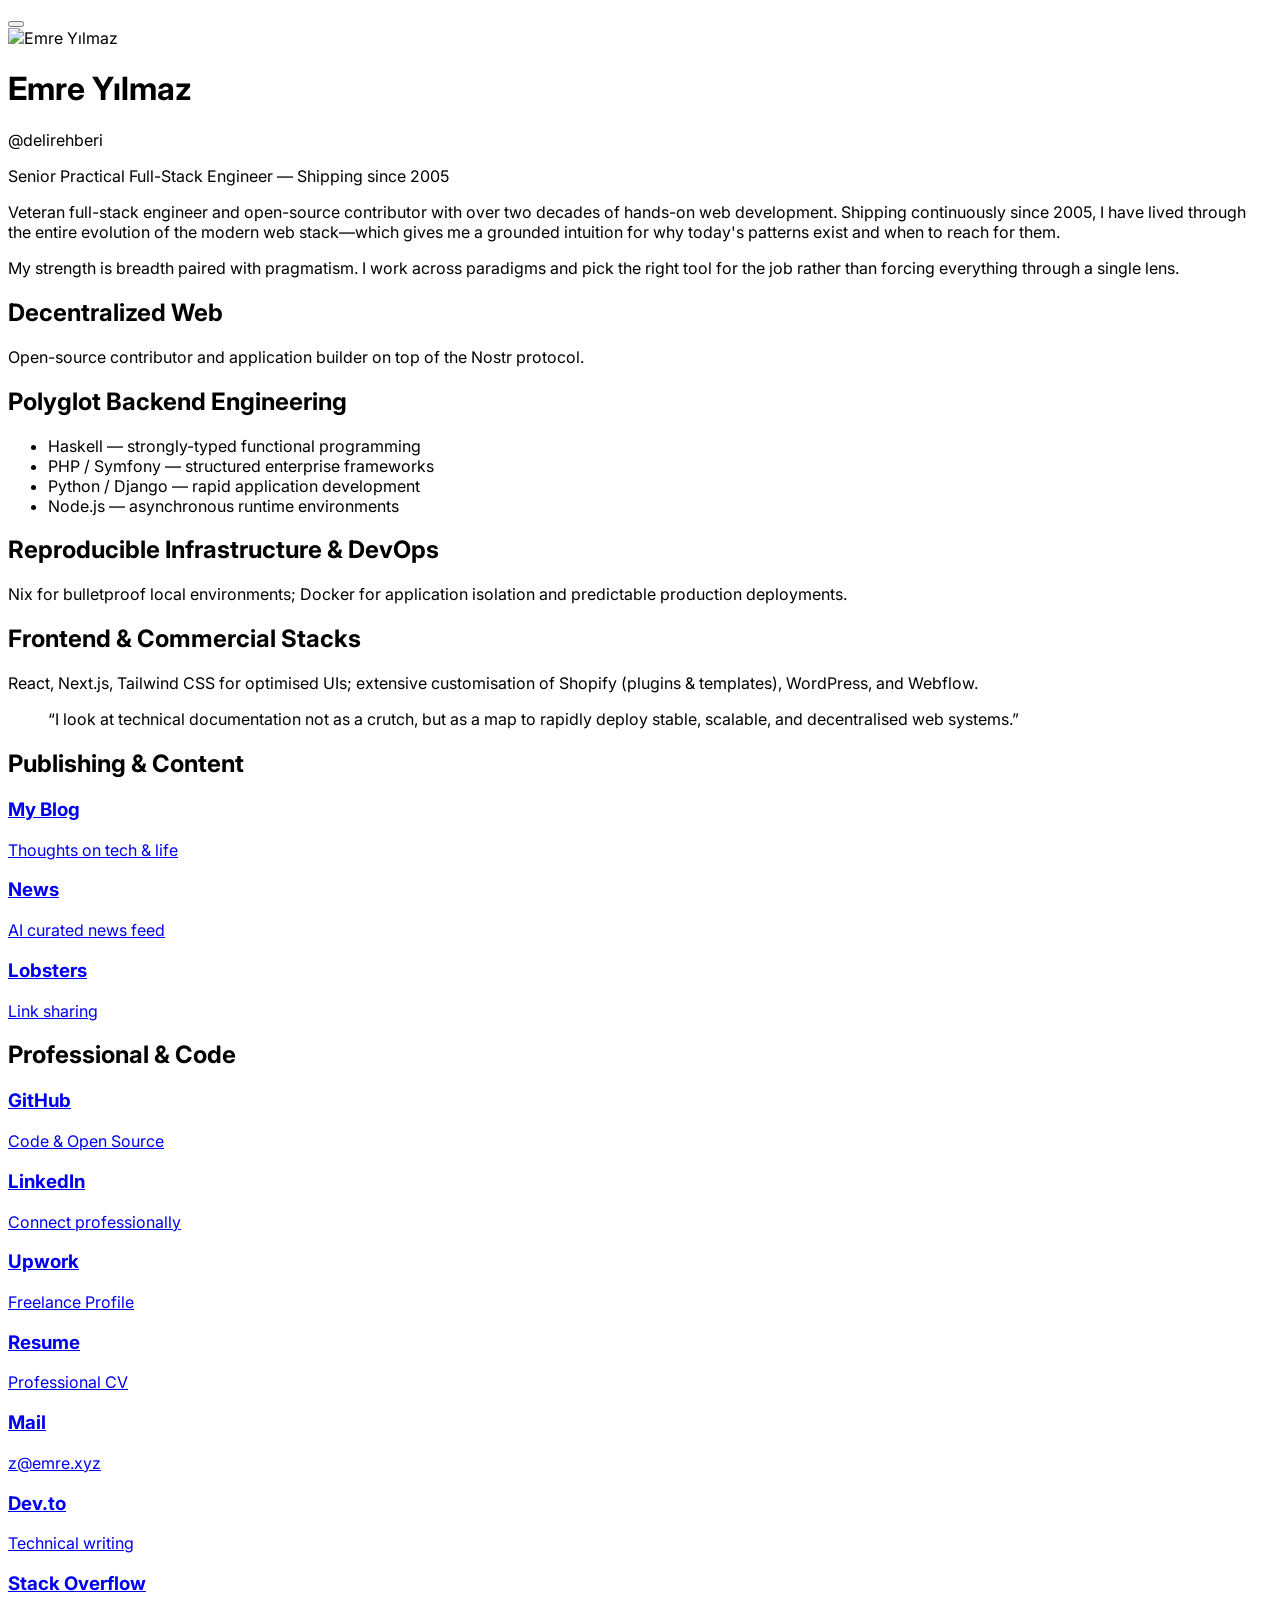
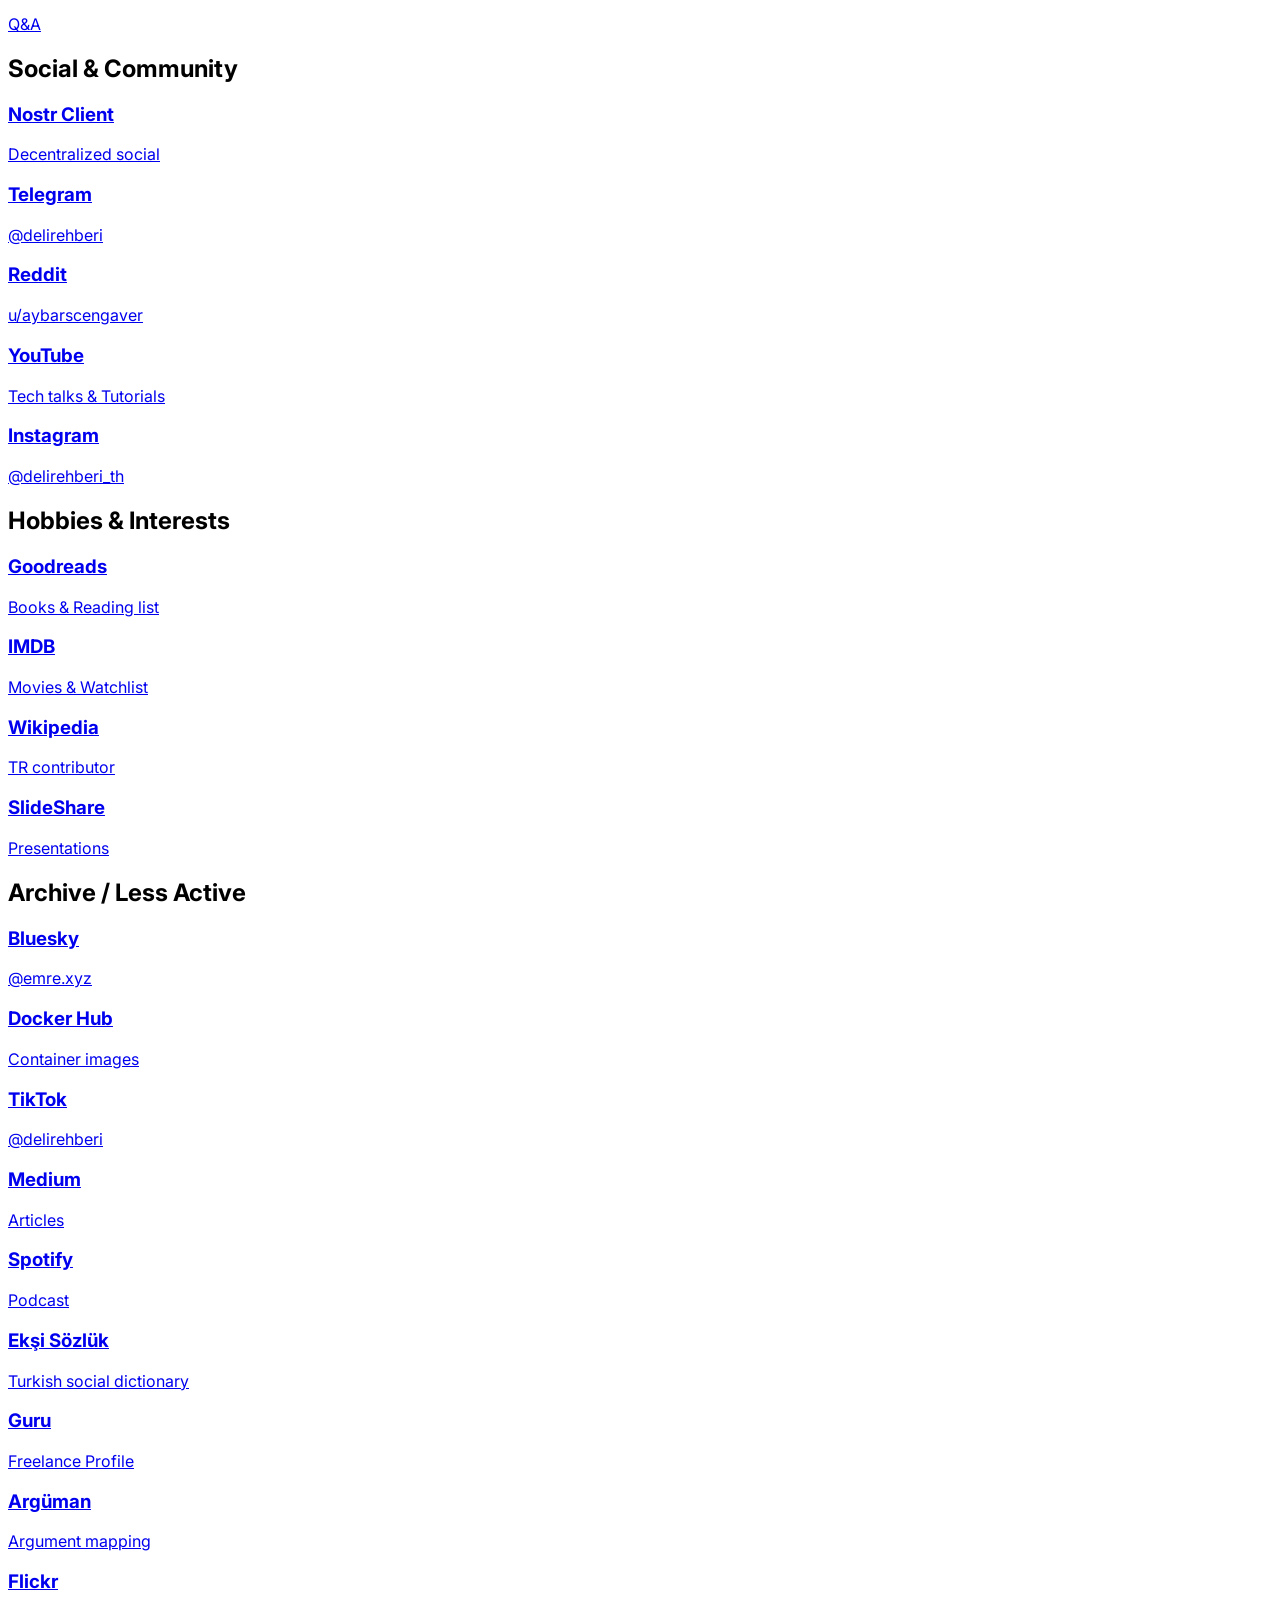
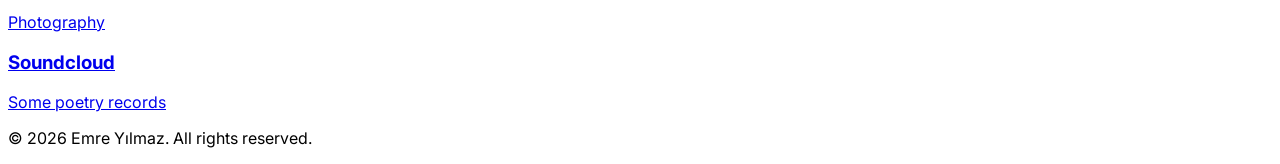
==== commit 8e1a7b70: "upd\ Signed-off-by: Emre YILMAZ <z@emre.xyz>" ====
--- a/index.html
+++ b/index.html
@@ -183,8 +183,12 @@
         </header>
 
         <!-- Links Grid -->
+                <div class="mt-12 mb-6">
+            <h2 class="text-xl font-bold text-slate-900 dark:text-white flex items-center gap-2">
+                <i class="ph-duotone ph-article text-orange-500"></i> Publishing & Content
+            </h2>
+        </div>
         <section class="grid gap-4 md:grid-cols-2">
-
             <!-- Blog -->
             <a href="https://blog.emre.xyz" target="_blank" rel="noopener noreferrer"
                 class="group relative flex items-center p-4 bg-white dark:bg-slate-800 border border-gray-200 dark:border-slate-700 rounded-xl shadow-sm hover:shadow-md hover:border-primary-500 dark:hover:border-primary-500 transition-all duration-200">
@@ -219,6 +223,29 @@
                     class="ph-bold ph-arrow-up-right absolute top-4 right-4 text-gray-300 dark:text-slate-600 group-hover:text-red-500 transition-colors"></i>
             </a>
 
+            <!--Lobsters-->
+            <a href="https://lobste.rs/~delirehberi" target="_blank" rel="noopener noreferrer"
+                class="group relative flex items-center p-4 bg-white dark:bg-slate-800 border border-gray-200 dark:border-slate-700 rounded-xl shadow-sm hover:shadow-md hover:border-primary-500 dark:hover:border-primary-500 transition-all duration-200">
+                <div
+                    class="flex-shrink-0 w-12 h-12 flex items-center justify-center rounded-lg bg-gray-100 text-gray-600 dark:bg-gray-900/30 dark:text-gray-400 group-hover:scale-110 transition-transform duration-200">
+                    <i class="ph-duotone ph-link text-2xl"></i>
+                </div>
+                <div class="ml-4">
+                    <h3
+                        class="font-semibold text-slate-900 dark:text-white group-hover:text-primary-600 dark:group-hover:text-primary-400 transition-colors">
+                        Lobsters</h3>
+                    <p class="text-sm text-gray-500 dark:text-slate-400">Link sharing</p>
+                </div>
+                <i
+                    class="ph-bold ph-arrow-up-right absolute top-4 right-4 text-gray-300 dark:text-slate-600 group-hover:text-primary-500 transition-colors"></i>
+            </a>
+        </section>
+        <div class="mt-12 mb-6">
+            <h2 class="text-xl font-bold text-slate-900 dark:text-white flex items-center gap-2">
+                <i class="ph-duotone ph-code text-blue-500"></i> Professional & Code
+            </h2>
+        </div>
+        <section class="grid gap-4 md:grid-cols-2">
             <!-- GitHub -->
             <a href="https://github.com/delirehberi" target="_blank" rel="noopener noreferrer"
                 class="group relative flex items-center p-4 bg-white dark:bg-slate-800 border border-gray-200 dark:border-slate-700 rounded-xl shadow-sm hover:shadow-md hover:border-gray-900 dark:hover:border-white transition-all duration-200">
@@ -234,6 +261,112 @@
                     class="ph-bold ph-arrow-up-right absolute top-4 right-4 text-gray-300 dark:text-slate-600 group-hover:text-gray-900 dark:group-hover:text-white transition-colors"></i>
             </a>
 
+            <!-- LinkedIn -->
+            <a href="https://linkedin.com/in/delirehberi" target="_blank" rel="noopener noreferrer"
+                class="group relative flex items-center p-4 bg-white dark:bg-slate-800 border border-gray-200 dark:border-slate-700 rounded-xl shadow-sm hover:shadow-md hover:border-blue-700 dark:hover:border-blue-500 transition-all duration-200">
+                <div
+                    class="flex-shrink-0 w-12 h-12 flex items-center justify-center rounded-lg bg-blue-50 text-blue-700 dark:bg-blue-900/40 dark:text-blue-300 group-hover:scale-110 transition-transform duration-200">
+                    <i class="ph-duotone ph-linkedin-logo text-2xl"></i>
+                </div>
+                <div class="ml-4">
+                    <h3
+                        class="font-semibold text-slate-900 dark:text-white group-hover:text-blue-700 dark:group-hover:text-blue-400 transition-colors">
+                        LinkedIn</h3>
+                    <p class="text-sm text-gray-500 dark:text-slate-400">Connect professionally</p>
+                </div>
+                <i
+                    class="ph-bold ph-arrow-up-right absolute top-4 right-4 text-gray-300 dark:text-slate-600 group-hover:text-blue-700 transition-colors"></i>
+            </a>
+
+            <!--Upwork-->
+            <a href="https://www.upwork.com/freelancers/~0193fd6a7c0c7d5cb0" target="_blank" rel="noopener noreferrer"
+                class="group relative flex items-center p-4 bg-white dark:bg-slate-800 border border-gray-200 dark:border-slate-700 rounded-xl shadow-sm hover:shadow-md hover:border-primary-500 dark:hover:border-primary-500 transition-all duration-200">
+                <div
+                    class="flex-shrink-0 w-12 h-12 flex items-center justify-center rounded-lg bg-green-100 text-green-600 dark:bg-green-900/30 dark:text-green-400 group-hover:scale-110 transition-transform duration-200">
+                    <i class="ph-duotone ph-file-code text-2xl"></i>
+                </div>
+                <div class="ml-4">
+                    <h3
+                        class="font-semibold text-slate-900 dark:text-white group-hover:text-primary-600 dark:group-hover:text-primary-400 transition-colors">
+                        Upwork</h3>
+                    <p class="text-sm text-gray-500 dark:text-slate-400">Freelance Profile</p>
+                </div>
+                <i
+                    class="ph-bold ph-arrow-up-right absolute top-4 right-4 text-gray-300 dark:text-slate-600 group-hover:text-primary-500 transition-colors"></i>
+            </a>
+
+            <!-- Resume -->
+            <a href="https://emre.xyz/resume.pdf" target="_blank" rel="noopener noreferrer"
+                class="group relative flex items-center p-4 bg-white dark:bg-slate-800 border border-gray-200 dark:border-slate-700 rounded-xl shadow-sm hover:shadow-md hover:border-blue-500 dark:hover:border-blue-400 transition-all duration-200">
+                <div
+                    class="flex-shrink-0 w-12 h-12 flex items-center justify-center rounded-lg bg-blue-100 text-blue-600 dark:bg-blue-900/30 dark:text-blue-400 group-hover:scale-110 transition-transform duration-200">
+                    <i class="ph-duotone ph-file-text text-2xl"></i>
+                </div>
+                <div class="ml-4">
+                    <h3
+                        class="font-semibold text-slate-900 dark:text-white group-hover:text-blue-600 dark:group-hover:text-blue-400 transition-colors">
+                        Resume</h3>
+                    <p class="text-sm text-gray-500 dark:text-slate-400">Professional CV</p>
+                </div>
+                <i
+                    class="ph-bold ph-arrow-up-right absolute top-4 right-4 text-gray-300 dark:text-slate-600 group-hover:text-blue-500 transition-colors"></i>
+            </a>
+
+            <!--Envelope-->
+            <a href="mailto:z@emre.xyz" target="_blank" rel="noopener noreferrer"
+                class="group relative flex items-center p-4 bg-white dark:bg-slate-800 border border-gray-200 dark:border-slate-700 rounded-xl shadow-sm hover:shadow-md hover:border-primary-500 dark:hover:border-primary-500 transition-all duration-200">
+                <div
+                    class="flex-shrink-0 w-12 h-12 flex items-center justify-center rounded-lg bg-orange-100 text-orange-600 dark:bg-orange-900/30 dark:text-orange-400 group-hover:scale-110 transition-transform duration-200">
+                    <i class="ph-duotone ph-envelope text-2xl"></i>
+                </div>
+                <div class="ml-4">
+                    <h3
+                        class="font-semibold text-slate-900 dark:text-white group-hover:text-primary-600 dark:group-hover:text-primary-400 transition-colors">
+                        Mail</h3>
+                    <p class="text-sm text-gray-500 dark:text-slate-400">z@emre.xyz</p>
+                </div>
+                <i
+                    class="ph-bold ph-arrow-up-right absolute top-4 right-4 text-gray-300 dark:text-slate-600 group-hover:text-primary-500 transition-colors"></i>
+            </a>
+
+            <!-- Dev.to -->
+            <a href="https://dev.to/delirehberi" target="_blank" rel="noopener noreferrer"
+                class="group relative flex items-center p-4 bg-white dark:bg-slate-800 border border-gray-200 dark:border-slate-700 rounded-xl shadow-sm hover:shadow-md hover:border-slate-900 dark:hover:border-white transition-all duration-200">
+                <div
+                    class="flex-shrink-0 w-12 h-12 flex items-center justify-center rounded-lg bg-gray-100 text-slate-900 dark:bg-slate-700 dark:text-white group-hover:scale-110 transition-transform duration-200">
+                    <i class="ph-duotone ph-dev-to-logo text-2xl"></i>
+                </div>
+                <div class="ml-4">
+                    <h3 class="font-semibold text-slate-900 dark:text-white">Dev.to</h3>
+                    <p class="text-sm text-gray-500 dark:text-slate-400">Technical writing</p>
+                </div>
+                <i
+                    class="ph-bold ph-arrow-up-right absolute top-4 right-4 text-gray-300 dark:text-slate-600 group-hover:text-slate-900 dark:group-hover:text-white transition-colors"></i>
+            </a>
+
+            <!-- Stack Overflow -->
+            <a href="https://stackoverflow.com/users/673223/delirehberi" target="_blank" rel="noopener noreferrer"
+                class="group relative flex items-center p-4 bg-white dark:bg-slate-800 border border-gray-200 dark:border-slate-700 rounded-xl shadow-sm hover:shadow-md hover:border-orange-500 dark:hover:border-orange-400 transition-all duration-200">
+                <div
+                    class="flex-shrink-0 w-12 h-12 flex items-center justify-center rounded-lg bg-orange-100 text-orange-600 dark:bg-orange-900/30 dark:text-orange-400 group-hover:scale-110 transition-transform duration-200">
+                    <i class="ph-duotone ph-stack-overflow-logo text-2xl"></i>
+                </div>
+                <div class="ml-4">
+                    <h3
+                        class="font-semibold text-slate-900 dark:text-white group-hover:text-orange-600 dark:group-hover:text-orange-400 transition-colors">
+                        Stack Overflow</h3>
+                    <p class="text-sm text-gray-500 dark:text-slate-400">Q&amp;A</p>
+                </div>
+                <i
+                    class="ph-bold ph-arrow-up-right absolute top-4 right-4 text-gray-300 dark:text-slate-600 group-hover:text-orange-500 transition-colors"></i>
+            </a>
+        </section>
+        <div class="mt-12 mb-6">
+            <h2 class="text-xl font-bold text-slate-900 dark:text-white flex items-center gap-2">
+                <i class="ph-duotone ph-users text-purple-500"></i> Social & Community
+            </h2>
+        </div>
+        <section class="grid gap-4 md:grid-cols-2">
             <!-- Nostr -->
             <a href="https://nostr.emre.xyz" target="_blank" rel="noopener noreferrer"
                 class="group relative flex items-center p-4 bg-white dark:bg-slate-800 border border-gray-200 dark:border-slate-700 rounded-xl shadow-sm hover:shadow-md hover:border-purple-500 dark:hover:border-purple-400 transition-all duration-200">
@@ -252,91 +385,154 @@
                     class="ph-bold ph-arrow-up-right absolute top-4 right-4 text-gray-300 dark:text-slate-600 group-hover:text-purple-500 transition-colors"></i>
             </a>
 
-            <!-- LinkedIn -->
-            <a href="https://linkedin.com/in/delirehberi" target="_blank" rel="noopener noreferrer"
-                class="group relative flex items-center p-4 bg-white dark:bg-slate-800 border border-gray-200 dark:border-slate-700 rounded-xl shadow-sm hover:shadow-md hover:border-blue-700 dark:hover:border-blue-500 transition-all duration-200">
-                <div
-                    class="flex-shrink-0 w-12 h-12 flex items-center justify-center rounded-lg bg-blue-50 text-blue-700 dark:bg-blue-900/40 dark:text-blue-300 group-hover:scale-110 transition-transform duration-200">
-                    <i class="ph-duotone ph-linkedin-logo text-2xl"></i>
+            <!-- Telegram -->
+            <a href="https://t.me/delirehberi" target="_blank" rel="noopener noreferrer"
+                class="group relative flex items-center p-4 bg-white dark:bg-slate-800 border border-gray-200 dark:border-slate-700 rounded-xl shadow-sm hover:shadow-md hover:border-sky-400 dark:hover:border-sky-300 transition-all duration-200">
+                <div
+                    class="flex-shrink-0 w-12 h-12 flex items-center justify-center rounded-lg bg-sky-50 text-sky-500 dark:bg-sky-900/30 dark:text-sky-300 group-hover:scale-110 transition-transform duration-200">
+                    <i class="ph-duotone ph-telegram-logo text-2xl"></i>
+                </div>
+                <div class="ml-4">
+                    <h3
+                        class="font-semibold text-slate-900 dark:text-white group-hover:text-sky-500 dark:group-hover:text-sky-300 transition-colors">
+                        Telegram</h3>
+                    <p class="text-sm text-gray-500 dark:text-slate-400">@delirehberi</p>
+                </div>
+                <i
+                    class="ph-bold ph-arrow-up-right absolute top-4 right-4 text-gray-300 dark:text-slate-600 group-hover:text-sky-400 transition-colors"></i>
+            </a>
+
+            <!-- Reddit -->
+            <a href="https://www.reddit.com/user/aybarscengaver/" target="_blank" rel="noopener noreferrer"
+                class="group relative flex items-center p-4 bg-white dark:bg-slate-800 border border-gray-200 dark:border-slate-700 rounded-xl shadow-sm hover:shadow-md hover:border-orange-600 dark:hover:border-orange-500 transition-all duration-200">
+                <div
+                    class="flex-shrink-0 w-12 h-12 flex items-center justify-center rounded-lg bg-orange-100 text-orange-700 dark:bg-orange-900/30 dark:text-orange-400 group-hover:scale-110 transition-transform duration-200">
+                    <i class="ph-duotone ph-reddit-logo text-2xl"></i>
+                </div>
+                <div class="ml-4">
+                    <h3
+                        class="font-semibold text-slate-900 dark:text-white group-hover:text-orange-700 dark:group-hover:text-orange-400 transition-colors">
+                        Reddit</h3>
+                    <p class="text-sm text-gray-500 dark:text-slate-400">u/aybarscengaver</p>
+                </div>
+                <i
+                    class="ph-bold ph-arrow-up-right absolute top-4 right-4 text-gray-300 dark:text-slate-600 group-hover:text-orange-600 transition-colors"></i>
+            </a>
+
+            <!-- YouTube -->
+            <a href="https://youtube.com/@delirehberi" target="_blank" rel="noopener noreferrer"
+                class="group relative flex items-center p-4 bg-white dark:bg-slate-800 border border-gray-200 dark:border-slate-700 rounded-xl shadow-sm hover:shadow-md hover:border-red-500 dark:hover:border-red-500 transition-all duration-200">
+                <div
+                    class="flex-shrink-0 w-12 h-12 flex items-center justify-center rounded-lg bg-red-100 text-red-600 dark:bg-red-900/30 dark:text-red-400 group-hover:scale-110 transition-transform duration-200">
+                    <i class="ph-duotone ph-youtube-logo text-2xl"></i>
+                </div>
+                <div class="ml-4">
+                    <h3
+                        class="font-semibold text-slate-900 dark:text-white group-hover:text-red-600 dark:group-hover:text-red-400 transition-colors">
+                        YouTube</h3>
+                    <p class="text-sm text-gray-500 dark:text-slate-400">Tech talks &amp; Tutorials</p>
+                </div>
+                <i
+                    class="ph-bold ph-arrow-up-right absolute top-4 right-4 text-gray-300 dark:text-slate-600 group-hover:text-red-500 transition-colors"></i>
+            </a>
+
+            <!-- Instagram -->
+            <a href="https://www.instagram.com/delirehberi_th" target="_blank" rel="noopener noreferrer"
+                class="group relative flex items-center p-4 bg-white dark:bg-slate-800 border border-gray-200 dark:border-slate-700 rounded-xl shadow-sm hover:shadow-md hover:border-pink-500 dark:hover:border-pink-400 transition-all duration-200">
+                <div
+                    class="flex-shrink-0 w-12 h-12 flex items-center justify-center rounded-lg bg-pink-100 text-pink-600 dark:bg-pink-900/30 dark:text-pink-400 group-hover:scale-110 transition-transform duration-200">
+                    <i class="ph-duotone ph-instagram-logo text-2xl"></i>
+                </div>
+                <div class="ml-4">
+                    <h3
+                        class="font-semibold text-slate-900 dark:text-white group-hover:text-pink-600 dark:group-hover:text-pink-400 transition-colors">
+                        Instagram</h3>
+                    <p class="text-sm text-gray-500 dark:text-slate-400">@delirehberi_th</p>
+                </div>
+                <i
+                    class="ph-bold ph-arrow-up-right absolute top-4 right-4 text-gray-300 dark:text-slate-600 group-hover:text-pink-500 transition-colors"></i>
+            </a>
+        </section>
+        <div class="mt-12 mb-6">
+            <h2 class="text-xl font-bold text-slate-900 dark:text-white flex items-center gap-2">
+                <i class="ph-duotone ph-star text-yellow-500"></i> Hobbies & Interests
+            </h2>
+        </div>
+        <section class="grid gap-4 md:grid-cols-2">
+            <!-- Goodreads -->
+            <a href="https://www.goodreads.com/user/show/25148560-emre" target="_blank" rel="noopener noreferrer"
+                class="group relative flex items-center p-4 bg-white dark:bg-slate-800 border border-gray-200 dark:border-slate-700 rounded-xl shadow-sm hover:shadow-md hover:border-amber-700 dark:hover:border-amber-500 transition-all duration-200">
+                <div
+                    class="flex-shrink-0 w-12 h-12 flex items-center justify-center rounded-lg bg-amber-100 text-amber-800 dark:bg-amber-900/30 dark:text-amber-400 group-hover:scale-110 transition-transform duration-200">
+                    <i class="ph-duotone ph-books text-2xl"></i>
+                </div>
+                <div class="ml-4">
+                    <h3
+                        class="font-semibold text-slate-900 dark:text-white group-hover:text-amber-800 dark:group-hover:text-amber-400 transition-colors">
+                        Goodreads</h3>
+                    <p class="text-sm text-gray-500 dark:text-slate-400">Books &amp; Reading list</p>
+                </div>
+                <i
+                    class="ph-bold ph-arrow-up-right absolute top-4 right-4 text-gray-300 dark:text-slate-600 group-hover:text-amber-700 transition-colors"></i>
+            </a>
+
+            <!-- IMDB -->
+            <a href="https://www.imdb.com/user/p.febeayahsjg2oatzn5bvzjwngm?ref_=hm_nv_profile" target="_blank" rel="noopener noreferrer"
+                class="group relative flex items-center p-4 bg-white dark:bg-slate-800 border border-gray-200 dark:border-slate-700 rounded-xl shadow-sm hover:shadow-md hover:border-yellow-500 dark:hover:border-yellow-400 transition-all duration-200">
+                <div
+                    class="flex-shrink-0 w-12 h-12 flex items-center justify-center rounded-lg bg-yellow-100 text-yellow-700 dark:bg-yellow-900/30 dark:text-yellow-400 group-hover:scale-110 transition-transform duration-200">
+                    <i class="ph-duotone ph-film-strip text-2xl"></i>
+                </div>
+                <div class="ml-4">
+                    <h3
+                        class="font-semibold text-slate-900 dark:text-white group-hover:text-yellow-600 dark:group-hover:text-yellow-400 transition-colors">
+                        IMDB</h3>
+                    <p class="text-sm text-gray-500 dark:text-slate-400">Movies &amp; Watchlist</p>
+                </div>
+                <i
+                    class="ph-bold ph-arrow-up-right absolute top-4 right-4 text-gray-300 dark:text-slate-600 group-hover:text-yellow-500 transition-colors"></i>
+            </a>
+
+            <!-- Wikipedia -->
+            <a href="https://tr.wikipedia.org/wiki/Kullan%C4%B1c%C4%B1:Delirehberi" target="_blank" rel="noopener noreferrer"
+                class="group relative flex items-center p-4 bg-white dark:bg-slate-800 border border-gray-200 dark:border-slate-700 rounded-xl shadow-sm hover:shadow-md hover:border-gray-500 dark:hover:border-gray-400 transition-all duration-200">
+                <div
+                    class="flex-shrink-0 w-12 h-12 flex items-center justify-center rounded-lg bg-gray-100 text-gray-700 dark:bg-slate-700 dark:text-gray-300 group-hover:scale-110 transition-transform duration-200">
+                    <i class="ph-duotone ph-book-open text-2xl"></i>
+                </div>
+                <div class="ml-4">
+                    <h3
+                        class="font-semibold text-slate-900 dark:text-white group-hover:text-gray-700 dark:group-hover:text-gray-300 transition-colors">
+                        Wikipedia</h3>
+                    <p class="text-sm text-gray-500 dark:text-slate-400">TR contributor</p>
+                </div>
+                <i
+                    class="ph-bold ph-arrow-up-right absolute top-4 right-4 text-gray-300 dark:text-slate-600 group-hover:text-gray-500 transition-colors"></i>
+            </a>
+
+            <!-- SlideShare -->
+            <a href="https://www.slideshare.net/AybarsCENGAVER" target="_blank" rel="noopener noreferrer"
+                class="group relative flex items-center p-4 bg-white dark:bg-slate-800 border border-gray-200 dark:border-slate-700 rounded-xl shadow-sm hover:shadow-md hover:border-blue-600 dark:hover:border-blue-400 transition-all duration-200">
+                <div
+                    class="flex-shrink-0 w-12 h-12 flex items-center justify-center rounded-lg bg-blue-100 text-blue-700 dark:bg-blue-900/30 dark:text-blue-400 group-hover:scale-110 transition-transform duration-200">
+                    <i class="ph-duotone ph-presentation-chart text-2xl"></i>
                 </div>
                 <div class="ml-4">
                     <h3
                         class="font-semibold text-slate-900 dark:text-white group-hover:text-blue-700 dark:group-hover:text-blue-400 transition-colors">
-                        LinkedIn</h3>
-                    <p class="text-sm text-gray-500 dark:text-slate-400">Connect professionally</p>
-                </div>
-                <i
-                    class="ph-bold ph-arrow-up-right absolute top-4 right-4 text-gray-300 dark:text-slate-600 group-hover:text-blue-700 transition-colors"></i>
-            </a>
-
-            <!--Upwork-->
-            <a href="https://www.upwork.com/freelancers/~0193fd6a7c0c7d5cb0" target="_blank" rel="noopener noreferrer"
-                class="group relative flex items-center p-4 bg-white dark:bg-slate-800 border border-gray-200 dark:border-slate-700 rounded-xl shadow-sm hover:shadow-md hover:border-primary-500 dark:hover:border-primary-500 transition-all duration-200">
-                <div
-                    class="flex-shrink-0 w-12 h-12 flex items-center justify-center rounded-lg bg-green-100 text-green-600 dark:bg-green-900/30 dark:text-green-400 group-hover:scale-110 transition-transform duration-200">
-                    <i class="ph-duotone ph-file-code text-2xl"></i>
-                </div>
-                <div class="ml-4">
-                    <h3
-                        class="font-semibold text-slate-900 dark:text-white group-hover:text-primary-600 dark:group-hover:text-primary-400 transition-colors">
-                        Upwork</h3>
-                    <p class="text-sm text-gray-500 dark:text-slate-400">Freelance Profile</p>
-                </div>
-                <i
-                    class="ph-bold ph-arrow-up-right absolute top-4 right-4 text-gray-300 dark:text-slate-600 group-hover:text-primary-500 transition-colors"></i>
-            </a>
-
-            <!--Lobsters-->
-            <a href="https://lobste.rs/~delirehberi" target="_blank" rel="noopener noreferrer"
-                class="group relative flex items-center p-4 bg-white dark:bg-slate-800 border border-gray-200 dark:border-slate-700 rounded-xl shadow-sm hover:shadow-md hover:border-primary-500 dark:hover:border-primary-500 transition-all duration-200">
-                <div
-                    class="flex-shrink-0 w-12 h-12 flex items-center justify-center rounded-lg bg-gray-100 text-gray-600 dark:bg-gray-900/30 dark:text-gray-400 group-hover:scale-110 transition-transform duration-200">
-                    <i class="ph-duotone ph-link text-2xl"></i>
-                </div>
-                <div class="ml-4">
-                    <h3
-                        class="font-semibold text-slate-900 dark:text-white group-hover:text-primary-600 dark:group-hover:text-primary-400 transition-colors">
-                        Lobsters</h3>
-                    <p class="text-sm text-gray-500 dark:text-slate-400">Link sharing</p>
-                </div>
-                <i
-                    class="ph-bold ph-arrow-up-right absolute top-4 right-4 text-gray-300 dark:text-slate-600 group-hover:text-primary-500 transition-colors"></i>
-            </a>
-
-            <!-- Resume -->
-            <a href="https://emre.xyz/resume.pdf" target="_blank" rel="noopener noreferrer"
-                class="group relative flex items-center p-4 bg-white dark:bg-slate-800 border border-gray-200 dark:border-slate-700 rounded-xl shadow-sm hover:shadow-md hover:border-blue-500 dark:hover:border-blue-400 transition-all duration-200">
-                <div
-                    class="flex-shrink-0 w-12 h-12 flex items-center justify-center rounded-lg bg-blue-100 text-blue-600 dark:bg-blue-900/30 dark:text-blue-400 group-hover:scale-110 transition-transform duration-200">
-                    <i class="ph-duotone ph-file-text text-2xl"></i>
-                </div>
-                <div class="ml-4">
-                    <h3
-                        class="font-semibold text-slate-900 dark:text-white group-hover:text-blue-600 dark:group-hover:text-blue-400 transition-colors">
-                        Resume</h3>
-                    <p class="text-sm text-gray-500 dark:text-slate-400">Professional CV</p>
-                </div>
-                <i
-                    class="ph-bold ph-arrow-up-right absolute top-4 right-4 text-gray-300 dark:text-slate-600 group-hover:text-blue-500 transition-colors"></i>
-            </a>
-
-            <!--Envelope-->
-            <a href="mailto:z@emre.xyz" target="_blank" rel="noopener noreferrer"
-                class="group relative flex items-center p-4 bg-white dark:bg-slate-800 border border-gray-200 dark:border-slate-700 rounded-xl shadow-sm hover:shadow-md hover:border-primary-500 dark:hover:border-primary-500 transition-all duration-200">
-                <div
-                    class="flex-shrink-0 w-12 h-12 flex items-center justify-center rounded-lg bg-orange-100 text-orange-600 dark:bg-orange-900/30 dark:text-orange-400 group-hover:scale-110 transition-transform duration-200">
-                    <i class="ph-duotone ph-envelope text-2xl"></i>
-                </div>
-                <div class="ml-4">
-                    <h3
-                        class="font-semibold text-slate-900 dark:text-white group-hover:text-primary-600 dark:group-hover:text-primary-400 transition-colors">
-                        Mail</h3>
-                    <p class="text-sm text-gray-500 dark:text-slate-400">z@emre.xyz</p>
-                </div>
-                <i
-                    class="ph-bold ph-arrow-up-right absolute top-4 right-4 text-gray-300 dark:text-slate-600 group-hover:text-primary-500 transition-colors"></i>
-            </a>
-
+                        SlideShare</h3>
+                    <p class="text-sm text-gray-500 dark:text-slate-400">Presentations</p>
+                </div>
+                <i
+                    class="ph-bold ph-arrow-up-right absolute top-4 right-4 text-gray-300 dark:text-slate-600 group-hover:text-blue-600 transition-colors"></i>
+            </a>
+        </section>
+        <div class="mt-12 mb-6">
+            <h2 class="text-xl font-bold text-slate-500 dark:text-slate-400 flex items-center gap-2 opacity-80">
+                <i class="ph-duotone ph-archive text-gray-400"></i> Archive / Less Active
+            </h2>
+        </div>
+        <section class="grid gap-4 md:grid-cols-2 opacity-75 grayscale hover:grayscale-0 transition-all duration-300">
             <!-- Bluesky -->
             <a href="https://bsky.app/profile/emre.xyz" target="_blank" rel="noopener noreferrer"
                 class="group relative flex items-center p-4 bg-white dark:bg-slate-800 border border-gray-200 dark:border-slate-700 rounded-xl shadow-sm hover:shadow-md hover:border-sky-500 dark:hover:border-sky-400 transition-all duration-200">
@@ -354,33 +550,33 @@
                     class="ph-bold ph-arrow-up-right absolute top-4 right-4 text-gray-300 dark:text-slate-600 group-hover:text-sky-500 transition-colors"></i>
             </a>
 
-            <!-- Telegram -->
-            <a href="https://t.me/delirehberi" target="_blank" rel="noopener noreferrer"
-                class="group relative flex items-center p-4 bg-white dark:bg-slate-800 border border-gray-200 dark:border-slate-700 rounded-xl shadow-sm hover:shadow-md hover:border-sky-400 dark:hover:border-sky-300 transition-all duration-200">
-                <div
-                    class="flex-shrink-0 w-12 h-12 flex items-center justify-center rounded-lg bg-sky-50 text-sky-500 dark:bg-sky-900/30 dark:text-sky-300 group-hover:scale-110 transition-transform duration-200">
-                    <i class="ph-duotone ph-telegram-logo text-2xl"></i>
-                </div>
-                <div class="ml-4">
-                    <h3
-                        class="font-semibold text-slate-900 dark:text-white group-hover:text-sky-500 dark:group-hover:text-sky-300 transition-colors">
-                        Telegram</h3>
+            <!-- Docker Hub -->
+            <a href="https://hub.docker.com/u/delirehberi" target="_blank" rel="noopener noreferrer"
+                class="group relative flex items-center p-4 bg-white dark:bg-slate-800 border border-gray-200 dark:border-slate-700 rounded-xl shadow-sm hover:shadow-md hover:border-blue-500 dark:hover:border-blue-400 transition-all duration-200">
+                <div
+                    class="flex-shrink-0 w-12 h-12 flex items-center justify-center rounded-lg bg-blue-100 text-blue-600 dark:bg-blue-900/30 dark:text-blue-400 group-hover:scale-110 transition-transform duration-200">
+                    <i class="ph-duotone ph-cube text-2xl"></i>
+                </div>
+                <div class="ml-4">
+                    <h3
+                        class="font-semibold text-slate-900 dark:text-white group-hover:text-blue-600 dark:group-hover:text-blue-400 transition-colors">
+                        Docker Hub</h3>
+                    <p class="text-sm text-gray-500 dark:text-slate-400">Container images</p>
+                </div>
+                <i
+                    class="ph-bold ph-arrow-up-right absolute top-4 right-4 text-gray-300 dark:text-slate-600 group-hover:text-blue-500 transition-colors"></i>
+            </a>
+
+            <!-- TikTok -->
+            <a href="https://www.tiktok.com/@delirehberi" target="_blank" rel="noopener noreferrer"
+                class="group relative flex items-center p-4 bg-white dark:bg-slate-800 border border-gray-200 dark:border-slate-700 rounded-xl shadow-sm hover:shadow-md hover:border-slate-900 dark:hover:border-white transition-all duration-200">
+                <div
+                    class="flex-shrink-0 w-12 h-12 flex items-center justify-center rounded-lg bg-gray-100 text-slate-900 dark:bg-slate-700 dark:text-white group-hover:scale-110 transition-transform duration-200">
+                    <i class="ph-duotone ph-tiktok-logo text-2xl"></i>
+                </div>
+                <div class="ml-4">
+                    <h3 class="font-semibold text-slate-900 dark:text-white">TikTok</h3>
                     <p class="text-sm text-gray-500 dark:text-slate-400">@delirehberi</p>
-                </div>
-                <i
-                    class="ph-bold ph-arrow-up-right absolute top-4 right-4 text-gray-300 dark:text-slate-600 group-hover:text-sky-400 transition-colors"></i>
-            </a>
-
-            <!-- Dev.to -->
-            <a href="https://dev.to/delirehberi" target="_blank" rel="noopener noreferrer"
-                class="group relative flex items-center p-4 bg-white dark:bg-slate-800 border border-gray-200 dark:border-slate-700 rounded-xl shadow-sm hover:shadow-md hover:border-slate-900 dark:hover:border-white transition-all duration-200">
-                <div
-                    class="flex-shrink-0 w-12 h-12 flex items-center justify-center rounded-lg bg-gray-100 text-slate-900 dark:bg-slate-700 dark:text-white group-hover:scale-110 transition-transform duration-200">
-                    <i class="ph-duotone ph-dev-to-logo text-2xl"></i>
-                </div>
-                <div class="ml-4">
-                    <h3 class="font-semibold text-slate-900 dark:text-white">Dev.to</h3>
-                    <p class="text-sm text-gray-500 dark:text-slate-400">Technical writing</p>
                 </div>
                 <i
                     class="ph-bold ph-arrow-up-right absolute top-4 right-4 text-gray-300 dark:text-slate-600 group-hover:text-slate-900 dark:group-hover:text-white transition-colors"></i>
@@ -401,106 +597,6 @@
                     class="ph-bold ph-arrow-up-right absolute top-4 right-4 text-gray-300 dark:text-slate-600 group-hover:text-slate-900 dark:group-hover:text-white transition-colors"></i>
             </a>
 
-            <!-- Reddit -->
-            <a href="https://www.reddit.com/user/aybarscengaver/" target="_blank" rel="noopener noreferrer"
-                class="group relative flex items-center p-4 bg-white dark:bg-slate-800 border border-gray-200 dark:border-slate-700 rounded-xl shadow-sm hover:shadow-md hover:border-orange-600 dark:hover:border-orange-500 transition-all duration-200">
-                <div
-                    class="flex-shrink-0 w-12 h-12 flex items-center justify-center rounded-lg bg-orange-100 text-orange-700 dark:bg-orange-900/30 dark:text-orange-400 group-hover:scale-110 transition-transform duration-200">
-                    <i class="ph-duotone ph-reddit-logo text-2xl"></i>
-                </div>
-                <div class="ml-4">
-                    <h3
-                        class="font-semibold text-slate-900 dark:text-white group-hover:text-orange-700 dark:group-hover:text-orange-400 transition-colors">
-                        Reddit</h3>
-                    <p class="text-sm text-gray-500 dark:text-slate-400">u/aybarscengaver</p>
-                </div>
-                <i
-                    class="ph-bold ph-arrow-up-right absolute top-4 right-4 text-gray-300 dark:text-slate-600 group-hover:text-orange-600 transition-colors"></i>
-            </a>
-
-            <!-- Stack Overflow -->
-            <a href="https://stackoverflow.com/users/673223/delirehberi" target="_blank" rel="noopener noreferrer"
-                class="group relative flex items-center p-4 bg-white dark:bg-slate-800 border border-gray-200 dark:border-slate-700 rounded-xl shadow-sm hover:shadow-md hover:border-orange-500 dark:hover:border-orange-400 transition-all duration-200">
-                <div
-                    class="flex-shrink-0 w-12 h-12 flex items-center justify-center rounded-lg bg-orange-100 text-orange-600 dark:bg-orange-900/30 dark:text-orange-400 group-hover:scale-110 transition-transform duration-200">
-                    <i class="ph-duotone ph-stack-overflow-logo text-2xl"></i>
-                </div>
-                <div class="ml-4">
-                    <h3
-                        class="font-semibold text-slate-900 dark:text-white group-hover:text-orange-600 dark:group-hover:text-orange-400 transition-colors">
-                        Stack Overflow</h3>
-                    <p class="text-sm text-gray-500 dark:text-slate-400">Q&amp;A</p>
-                </div>
-                <i
-                    class="ph-bold ph-arrow-up-right absolute top-4 right-4 text-gray-300 dark:text-slate-600 group-hover:text-orange-500 transition-colors"></i>
-            </a>
-
-            <!-- YouTube -->
-            <a href="https://youtube.com/@delirehberi" target="_blank" rel="noopener noreferrer"
-                class="group relative flex items-center p-4 bg-white dark:bg-slate-800 border border-gray-200 dark:border-slate-700 rounded-xl shadow-sm hover:shadow-md hover:border-red-500 dark:hover:border-red-500 transition-all duration-200">
-                <div
-                    class="flex-shrink-0 w-12 h-12 flex items-center justify-center rounded-lg bg-red-100 text-red-600 dark:bg-red-900/30 dark:text-red-400 group-hover:scale-110 transition-transform duration-200">
-                    <i class="ph-duotone ph-youtube-logo text-2xl"></i>
-                </div>
-                <div class="ml-4">
-                    <h3
-                        class="font-semibold text-slate-900 dark:text-white group-hover:text-red-600 dark:group-hover:text-red-400 transition-colors">
-                        YouTube</h3>
-                    <p class="text-sm text-gray-500 dark:text-slate-400">Tech talks &amp; Tutorials</p>
-                </div>
-                <i
-                    class="ph-bold ph-arrow-up-right absolute top-4 right-4 text-gray-300 dark:text-slate-600 group-hover:text-red-500 transition-colors"></i>
-            </a>
-
-            <!-- Docker Hub -->
-            <a href="https://hub.docker.com/u/delirehberi" target="_blank" rel="noopener noreferrer"
-                class="group relative flex items-center p-4 bg-white dark:bg-slate-800 border border-gray-200 dark:border-slate-700 rounded-xl shadow-sm hover:shadow-md hover:border-blue-500 dark:hover:border-blue-400 transition-all duration-200">
-                <div
-                    class="flex-shrink-0 w-12 h-12 flex items-center justify-center rounded-lg bg-blue-100 text-blue-600 dark:bg-blue-900/30 dark:text-blue-400 group-hover:scale-110 transition-transform duration-200">
-                    <i class="ph-duotone ph-cube text-2xl"></i>
-                </div>
-                <div class="ml-4">
-                    <h3
-                        class="font-semibold text-slate-900 dark:text-white group-hover:text-blue-600 dark:group-hover:text-blue-400 transition-colors">
-                        Docker Hub</h3>
-                    <p class="text-sm text-gray-500 dark:text-slate-400">Container images</p>
-                </div>
-                <i
-                    class="ph-bold ph-arrow-up-right absolute top-4 right-4 text-gray-300 dark:text-slate-600 group-hover:text-blue-500 transition-colors"></i>
-            </a>
-
-            <!-- Instagram -->
-            <a href="https://www.instagram.com/delirehberi_th" target="_blank" rel="noopener noreferrer"
-                class="group relative flex items-center p-4 bg-white dark:bg-slate-800 border border-gray-200 dark:border-slate-700 rounded-xl shadow-sm hover:shadow-md hover:border-pink-500 dark:hover:border-pink-400 transition-all duration-200">
-                <div
-                    class="flex-shrink-0 w-12 h-12 flex items-center justify-center rounded-lg bg-pink-100 text-pink-600 dark:bg-pink-900/30 dark:text-pink-400 group-hover:scale-110 transition-transform duration-200">
-                    <i class="ph-duotone ph-instagram-logo text-2xl"></i>
-                </div>
-                <div class="ml-4">
-                    <h3
-                        class="font-semibold text-slate-900 dark:text-white group-hover:text-pink-600 dark:group-hover:text-pink-400 transition-colors">
-                        Instagram</h3>
-                    <p class="text-sm text-gray-500 dark:text-slate-400">@delirehberi_th</p>
-                </div>
-                <i
-                    class="ph-bold ph-arrow-up-right absolute top-4 right-4 text-gray-300 dark:text-slate-600 group-hover:text-pink-500 transition-colors"></i>
-            </a>
-
-            <!-- TikTok -->
-            <a href="https://www.tiktok.com/@delirehberi" target="_blank" rel="noopener noreferrer"
-                class="group relative flex items-center p-4 bg-white dark:bg-slate-800 border border-gray-200 dark:border-slate-700 rounded-xl shadow-sm hover:shadow-md hover:border-slate-900 dark:hover:border-white transition-all duration-200">
-                <div
-                    class="flex-shrink-0 w-12 h-12 flex items-center justify-center rounded-lg bg-gray-100 text-slate-900 dark:bg-slate-700 dark:text-white group-hover:scale-110 transition-transform duration-200">
-                    <i class="ph-duotone ph-tiktok-logo text-2xl"></i>
-                </div>
-                <div class="ml-4">
-                    <h3 class="font-semibold text-slate-900 dark:text-white">TikTok</h3>
-                    <p class="text-sm text-gray-500 dark:text-slate-400">@delirehberi</p>
-                </div>
-                <i
-                    class="ph-bold ph-arrow-up-right absolute top-4 right-4 text-gray-300 dark:text-slate-600 group-hover:text-slate-900 dark:group-hover:text-white transition-colors"></i>
-            </a>
-
             <!-- Spotify -->
             <a href="https://creators.spotify.com/pod/profile/delirehberi/" target="_blank" rel="noopener noreferrer"
                 class="group relative flex items-center p-4 bg-white dark:bg-slate-800 border border-gray-200 dark:border-slate-700 rounded-xl shadow-sm hover:shadow-md hover:border-green-500 dark:hover:border-green-400 transition-all duration-200">
@@ -518,6 +614,78 @@
                     class="ph-bold ph-arrow-up-right absolute top-4 right-4 text-gray-300 dark:text-slate-600 group-hover:text-green-500 transition-colors"></i>
             </a>
 
+            <!-- Ekşi Sözlük -->
+            <a href="https://eksisozluk.com/biri/theylmz" target="_blank" rel="noopener noreferrer"
+                class="group relative flex items-center p-4 bg-white dark:bg-slate-800 border border-gray-200 dark:border-slate-700 rounded-xl shadow-sm hover:shadow-md hover:border-green-600 dark:hover:border-green-500 transition-all duration-200">
+                <div
+                    class="flex-shrink-0 w-12 h-12 flex items-center justify-center rounded-lg bg-green-100 text-green-700 dark:bg-green-900/30 dark:text-green-400 group-hover:scale-110 transition-transform duration-200">
+                    <i class="ph-duotone ph-hash text-2xl"></i>
+                </div>
+                <div class="ml-4">
+                    <h3
+                        class="font-semibold text-slate-900 dark:text-white group-hover:text-green-700 dark:group-hover:text-green-400 transition-colors">
+                        Ek&#351;i S&ouml;zl&uuml;k</h3>
+                    <p class="text-sm text-gray-500 dark:text-slate-400">Turkish social dictionary</p>
+                </div>
+                <i
+                    class="ph-bold ph-arrow-up-right absolute top-4 right-4 text-gray-300 dark:text-slate-600 group-hover:text-green-600 transition-colors"></i>
+            </a>
+
+        
+
+            <!-- Guru -->
+            <a href="https://www.guru.com/freelancers/delirehberi" target="_blank" rel="noopener noreferrer"
+                class="group relative flex items-center p-4 bg-white dark:bg-slate-800 border border-gray-200 dark:border-slate-700 rounded-xl shadow-sm hover:shadow-md hover:border-teal-500 dark:hover:border-teal-400 transition-all duration-200">
+                <div
+                    class="flex-shrink-0 w-12 h-12 flex items-center justify-center rounded-lg bg-teal-100 text-teal-600 dark:bg-teal-900/30 dark:text-teal-400 group-hover:scale-110 transition-transform duration-200">
+                    <i class="ph-duotone ph-briefcase text-2xl"></i>
+                </div>
+                <div class="ml-4">
+                    <h3
+                        class="font-semibold text-slate-900 dark:text-white group-hover:text-teal-600 dark:group-hover:text-teal-400 transition-colors">
+                        Guru</h3>
+                    <p class="text-sm text-gray-500 dark:text-slate-400">Freelance Profile</p>
+                </div>
+                <i
+                    class="ph-bold ph-arrow-up-right absolute top-4 right-4 text-gray-300 dark:text-slate-600 group-hover:text-teal-500 transition-colors"></i>
+            </a>
+
+            <!-- Arguman -->
+            <a href="https://arguman.org/users/aybarscengaver" target="_blank" rel="noopener noreferrer"
+                class="group relative flex items-center p-4 bg-white dark:bg-slate-800 border border-gray-200 dark:border-slate-700 rounded-xl shadow-sm hover:shadow-md hover:border-violet-500 dark:hover:border-violet-400 transition-all duration-200">
+                <div
+                    class="flex-shrink-0 w-12 h-12 flex items-center justify-center rounded-lg bg-violet-100 text-violet-600 dark:bg-violet-900/30 dark:text-violet-400 group-hover:scale-110 transition-transform duration-200">
+                    <i class="ph-duotone ph-chat-teardrop-dots text-2xl"></i>
+                </div>
+                <div class="ml-4">
+                    <h3
+                        class="font-semibold text-slate-900 dark:text-white group-hover:text-violet-600 dark:group-hover:text-violet-400 transition-colors">
+                        Arg&uuml;man</h3>
+                    <p class="text-sm text-gray-500 dark:text-slate-400">Argument mapping</p>
+                </div>
+                <i
+                    class="ph-bold ph-arrow-up-right absolute top-4 right-4 text-gray-300 dark:text-slate-600 group-hover:text-violet-500 transition-colors"></i>
+            </a>
+
+            <!-- Flickr -->
+            <a href="https://www.flickr.com/people/theylmz/" target="_blank" rel="noopener noreferrer"
+                class="group relative flex items-center p-4 bg-white dark:bg-slate-800 border border-gray-200 dark:border-slate-700 rounded-xl shadow-sm hover:shadow-md hover:border-pink-600 dark:hover:border-pink-400 transition-all duration-200">
+                <div
+                    class="flex-shrink-0 w-12 h-12 flex items-center justify-center rounded-lg bg-pink-100 text-pink-700 dark:bg-pink-900/30 dark:text-pink-400 group-hover:scale-110 transition-transform duration-200">
+                    <i class="ph-duotone ph-camera text-2xl"></i>
+                </div>
+                <div class="ml-4">
+                    <h3
+                        class="font-semibold text-slate-900 dark:text-white group-hover:text-pink-700 dark:group-hover:text-pink-400 transition-colors">
+                        Flickr</h3>
+                    <p class="text-sm text-gray-500 dark:text-slate-400">Photography</p>
+                </div>
+                <i
+                    class="ph-bold ph-arrow-up-right absolute top-4 right-4 text-gray-300 dark:text-slate-600 group-hover:text-pink-600 transition-colors"></i>
+            </a>
+
+        
+
             <!--Soundcloud-->
             <a href="https://soundcloud.com/delirehberi" target="_blank" rel="noopener noreferrer"
                 class="group relative flex items-center p-4 bg-white dark:bg-slate-800 border border-gray-200 dark:border-slate-700 rounded-xl shadow-sm hover:shadow-md hover:border-primary-500 dark:hover:border-primary-500 transition-all duration-200">
@@ -534,145 +702,6 @@
                 <i
                     class="ph-bold ph-arrow-up-right absolute top-4 right-4 text-gray-300 dark:text-slate-600 group-hover:text-primary-500 transition-colors"></i>
             </a>
-
-            <!-- Ekşi Sözlük -->
-            <a href="https://eksisozluk.com/biri/theylmz" target="_blank" rel="noopener noreferrer"
-                class="group relative flex items-center p-4 bg-white dark:bg-slate-800 border border-gray-200 dark:border-slate-700 rounded-xl shadow-sm hover:shadow-md hover:border-green-600 dark:hover:border-green-500 transition-all duration-200">
-                <div
-                    class="flex-shrink-0 w-12 h-12 flex items-center justify-center rounded-lg bg-green-100 text-green-700 dark:bg-green-900/30 dark:text-green-400 group-hover:scale-110 transition-transform duration-200">
-                    <i class="ph-duotone ph-hash text-2xl"></i>
-                </div>
-                <div class="ml-4">
-                    <h3
-                        class="font-semibold text-slate-900 dark:text-white group-hover:text-green-700 dark:group-hover:text-green-400 transition-colors">
-                        Ek&#351;i S&ouml;zl&uuml;k</h3>
-                    <p class="text-sm text-gray-500 dark:text-slate-400">Turkish social dictionary</p>
-                </div>
-                <i
-                    class="ph-bold ph-arrow-up-right absolute top-4 right-4 text-gray-300 dark:text-slate-600 group-hover:text-green-600 transition-colors"></i>
-            </a>
-
-        
-
-            <!-- Goodreads -->
-            <a href="https://www.goodreads.com/user/show/25148560-emre" target="_blank" rel="noopener noreferrer"
-                class="group relative flex items-center p-4 bg-white dark:bg-slate-800 border border-gray-200 dark:border-slate-700 rounded-xl shadow-sm hover:shadow-md hover:border-amber-700 dark:hover:border-amber-500 transition-all duration-200">
-                <div
-                    class="flex-shrink-0 w-12 h-12 flex items-center justify-center rounded-lg bg-amber-100 text-amber-800 dark:bg-amber-900/30 dark:text-amber-400 group-hover:scale-110 transition-transform duration-200">
-                    <i class="ph-duotone ph-books text-2xl"></i>
-                </div>
-                <div class="ml-4">
-                    <h3
-                        class="font-semibold text-slate-900 dark:text-white group-hover:text-amber-800 dark:group-hover:text-amber-400 transition-colors">
-                        Goodreads</h3>
-                    <p class="text-sm text-gray-500 dark:text-slate-400">Books &amp; Reading list</p>
-                </div>
-                <i
-                    class="ph-bold ph-arrow-up-right absolute top-4 right-4 text-gray-300 dark:text-slate-600 group-hover:text-amber-700 transition-colors"></i>
-            </a>
-
-            <!-- IMDB -->
-            <a href="https://www.imdb.com/user/p.febeayahsjg2oatzn5bvzjwngm?ref_=hm_nv_profile" target="_blank" rel="noopener noreferrer"
-                class="group relative flex items-center p-4 bg-white dark:bg-slate-800 border border-gray-200 dark:border-slate-700 rounded-xl shadow-sm hover:shadow-md hover:border-yellow-500 dark:hover:border-yellow-400 transition-all duration-200">
-                <div
-                    class="flex-shrink-0 w-12 h-12 flex items-center justify-center rounded-lg bg-yellow-100 text-yellow-700 dark:bg-yellow-900/30 dark:text-yellow-400 group-hover:scale-110 transition-transform duration-200">
-                    <i class="ph-duotone ph-film-strip text-2xl"></i>
-                </div>
-                <div class="ml-4">
-                    <h3
-                        class="font-semibold text-slate-900 dark:text-white group-hover:text-yellow-600 dark:group-hover:text-yellow-400 transition-colors">
-                        IMDB</h3>
-                    <p class="text-sm text-gray-500 dark:text-slate-400">Movies &amp; Watchlist</p>
-                </div>
-                <i
-                    class="ph-bold ph-arrow-up-right absolute top-4 right-4 text-gray-300 dark:text-slate-600 group-hover:text-yellow-500 transition-colors"></i>
-            </a>
-
-            <!-- Arguman -->
-            <a href="https://arguman.org/users/aybarscengaver" target="_blank" rel="noopener noreferrer"
-                class="group relative flex items-center p-4 bg-white dark:bg-slate-800 border border-gray-200 dark:border-slate-700 rounded-xl shadow-sm hover:shadow-md hover:border-violet-500 dark:hover:border-violet-400 transition-all duration-200">
-                <div
-                    class="flex-shrink-0 w-12 h-12 flex items-center justify-center rounded-lg bg-violet-100 text-violet-600 dark:bg-violet-900/30 dark:text-violet-400 group-hover:scale-110 transition-transform duration-200">
-                    <i class="ph-duotone ph-chat-teardrop-dots text-2xl"></i>
-                </div>
-                <div class="ml-4">
-                    <h3
-                        class="font-semibold text-slate-900 dark:text-white group-hover:text-violet-600 dark:group-hover:text-violet-400 transition-colors">
-                        Arg&uuml;man</h3>
-                    <p class="text-sm text-gray-500 dark:text-slate-400">Argument mapping</p>
-                </div>
-                <i
-                    class="ph-bold ph-arrow-up-right absolute top-4 right-4 text-gray-300 dark:text-slate-600 group-hover:text-violet-500 transition-colors"></i>
-            </a>
-
-            <!-- Guru -->
-            <a href="https://www.guru.com/freelancers/delirehberi" target="_blank" rel="noopener noreferrer"
-                class="group relative flex items-center p-4 bg-white dark:bg-slate-800 border border-gray-200 dark:border-slate-700 rounded-xl shadow-sm hover:shadow-md hover:border-teal-500 dark:hover:border-teal-400 transition-all duration-200">
-                <div
-                    class="flex-shrink-0 w-12 h-12 flex items-center justify-center rounded-lg bg-teal-100 text-teal-600 dark:bg-teal-900/30 dark:text-teal-400 group-hover:scale-110 transition-transform duration-200">
-                    <i class="ph-duotone ph-briefcase text-2xl"></i>
-                </div>
-                <div class="ml-4">
-                    <h3
-                        class="font-semibold text-slate-900 dark:text-white group-hover:text-teal-600 dark:group-hover:text-teal-400 transition-colors">
-                        Guru</h3>
-                    <p class="text-sm text-gray-500 dark:text-slate-400">Freelance Profile</p>
-                </div>
-                <i
-                    class="ph-bold ph-arrow-up-right absolute top-4 right-4 text-gray-300 dark:text-slate-600 group-hover:text-teal-500 transition-colors"></i>
-            </a>
-
-            <!-- Wikipedia -->
-            <a href="https://tr.wikipedia.org/wiki/Kullan%C4%B1c%C4%B1:Delirehberi" target="_blank" rel="noopener noreferrer"
-                class="group relative flex items-center p-4 bg-white dark:bg-slate-800 border border-gray-200 dark:border-slate-700 rounded-xl shadow-sm hover:shadow-md hover:border-gray-500 dark:hover:border-gray-400 transition-all duration-200">
-                <div
-                    class="flex-shrink-0 w-12 h-12 flex items-center justify-center rounded-lg bg-gray-100 text-gray-700 dark:bg-slate-700 dark:text-gray-300 group-hover:scale-110 transition-transform duration-200">
-                    <i class="ph-duotone ph-book-open text-2xl"></i>
-                </div>
-                <div class="ml-4">
-                    <h3
-                        class="font-semibold text-slate-900 dark:text-white group-hover:text-gray-700 dark:group-hover:text-gray-300 transition-colors">
-                        Wikipedia</h3>
-                    <p class="text-sm text-gray-500 dark:text-slate-400">TR contributor</p>
-                </div>
-                <i
-                    class="ph-bold ph-arrow-up-right absolute top-4 right-4 text-gray-300 dark:text-slate-600 group-hover:text-gray-500 transition-colors"></i>
-            </a>
-
-            <!-- SlideShare -->
-            <a href="https://www.slideshare.net/AybarsCENGAVER" target="_blank" rel="noopener noreferrer"
-                class="group relative flex items-center p-4 bg-white dark:bg-slate-800 border border-gray-200 dark:border-slate-700 rounded-xl shadow-sm hover:shadow-md hover:border-blue-600 dark:hover:border-blue-400 transition-all duration-200">
-                <div
-                    class="flex-shrink-0 w-12 h-12 flex items-center justify-center rounded-lg bg-blue-100 text-blue-700 dark:bg-blue-900/30 dark:text-blue-400 group-hover:scale-110 transition-transform duration-200">
-                    <i class="ph-duotone ph-presentation-chart text-2xl"></i>
-                </div>
-                <div class="ml-4">
-                    <h3
-                        class="font-semibold text-slate-900 dark:text-white group-hover:text-blue-700 dark:group-hover:text-blue-400 transition-colors">
-                        SlideShare</h3>
-                    <p class="text-sm text-gray-500 dark:text-slate-400">Presentations</p>
-                </div>
-                <i
-                    class="ph-bold ph-arrow-up-right absolute top-4 right-4 text-gray-300 dark:text-slate-600 group-hover:text-blue-600 transition-colors"></i>
-            </a>
-
-            <!-- Flickr -->
-            <a href="https://www.flickr.com/people/theylmz/" target="_blank" rel="noopener noreferrer"
-                class="group relative flex items-center p-4 bg-white dark:bg-slate-800 border border-gray-200 dark:border-slate-700 rounded-xl shadow-sm hover:shadow-md hover:border-pink-600 dark:hover:border-pink-400 transition-all duration-200">
-                <div
-                    class="flex-shrink-0 w-12 h-12 flex items-center justify-center rounded-lg bg-pink-100 text-pink-700 dark:bg-pink-900/30 dark:text-pink-400 group-hover:scale-110 transition-transform duration-200">
-                    <i class="ph-duotone ph-camera text-2xl"></i>
-                </div>
-                <div class="ml-4">
-                    <h3
-                        class="font-semibold text-slate-900 dark:text-white group-hover:text-pink-700 dark:group-hover:text-pink-400 transition-colors">
-                        Flickr</h3>
-                    <p class="text-sm text-gray-500 dark:text-slate-400">Photography</p>
-                </div>
-                <i
-                    class="ph-bold ph-arrow-up-right absolute top-4 right-4 text-gray-300 dark:text-slate-600 group-hover:text-pink-600 transition-colors"></i>
-            </a>
-
         </section>
         <section class="mt-12 text-center text-sm text-gray-500 dark:text-slate-400">
             <script type="module" src="https://esm.sh/@getalby/lightning-messageboard@latest"></script>
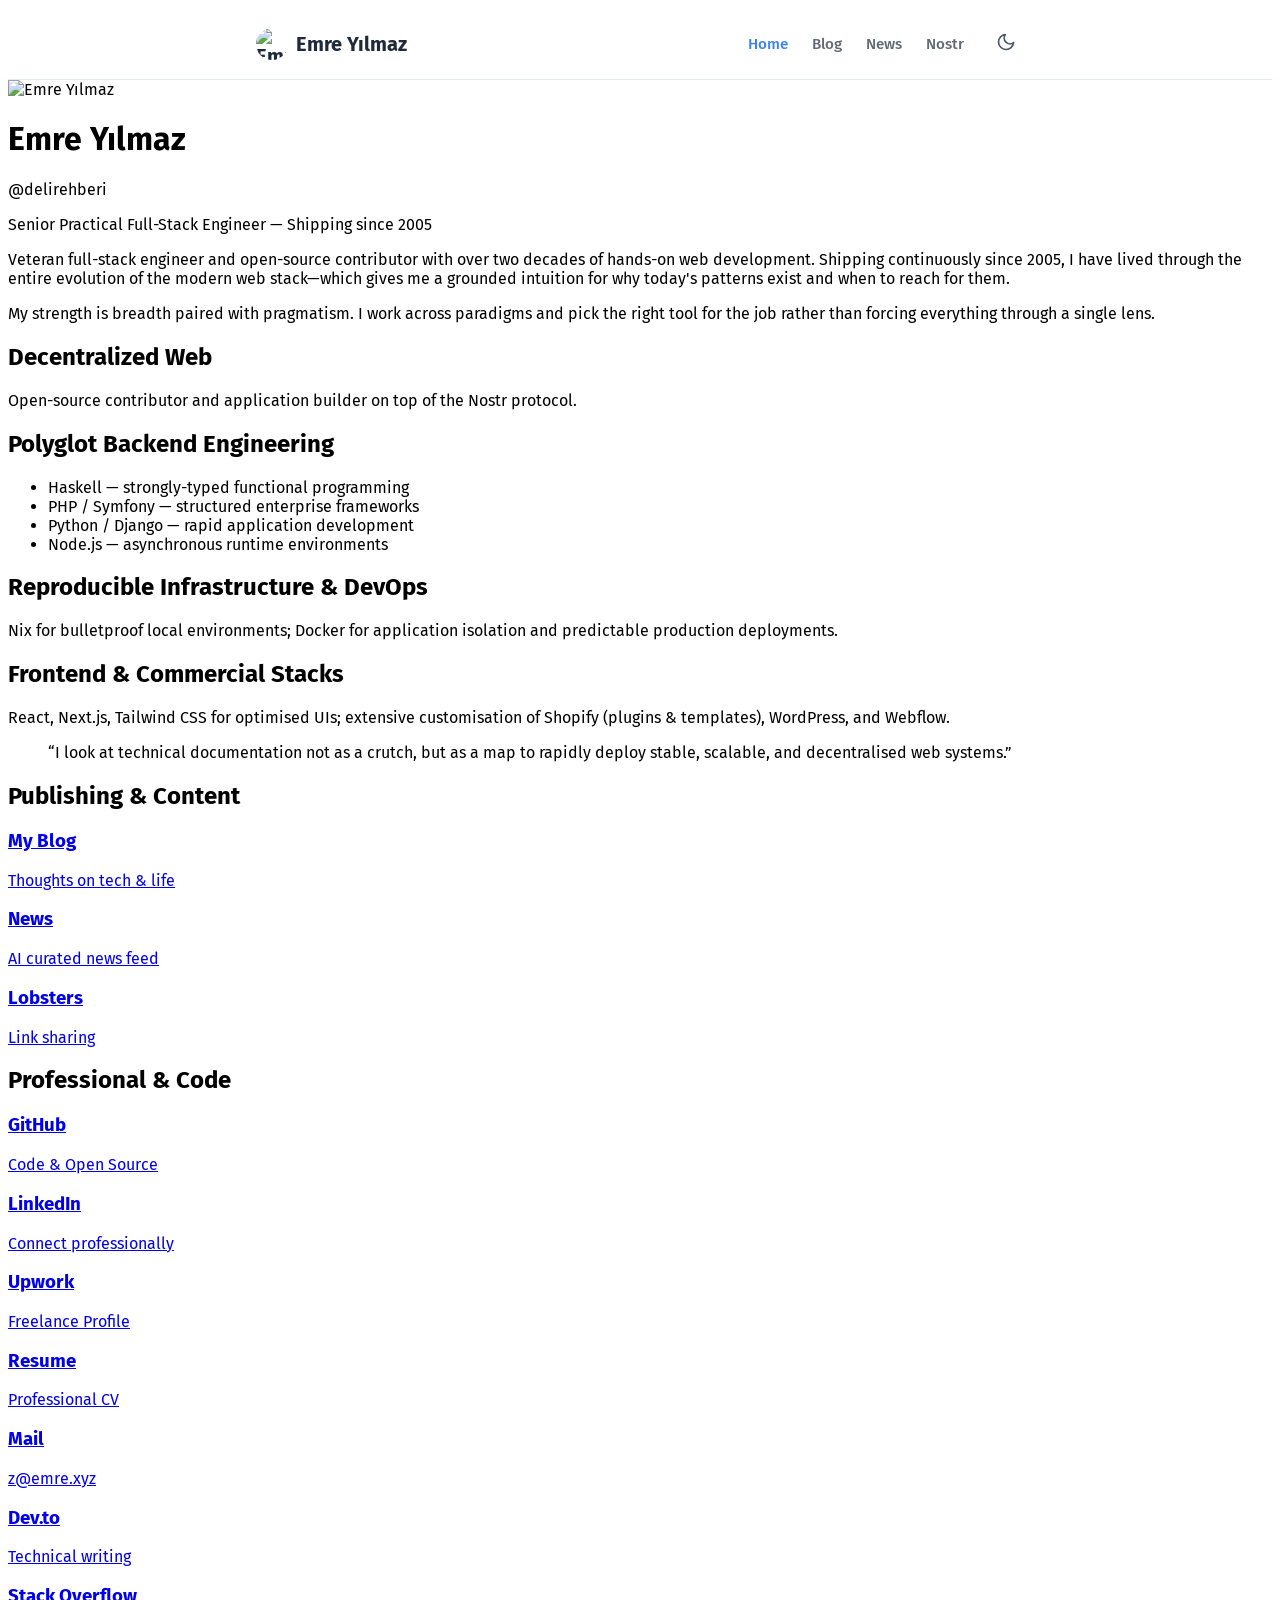
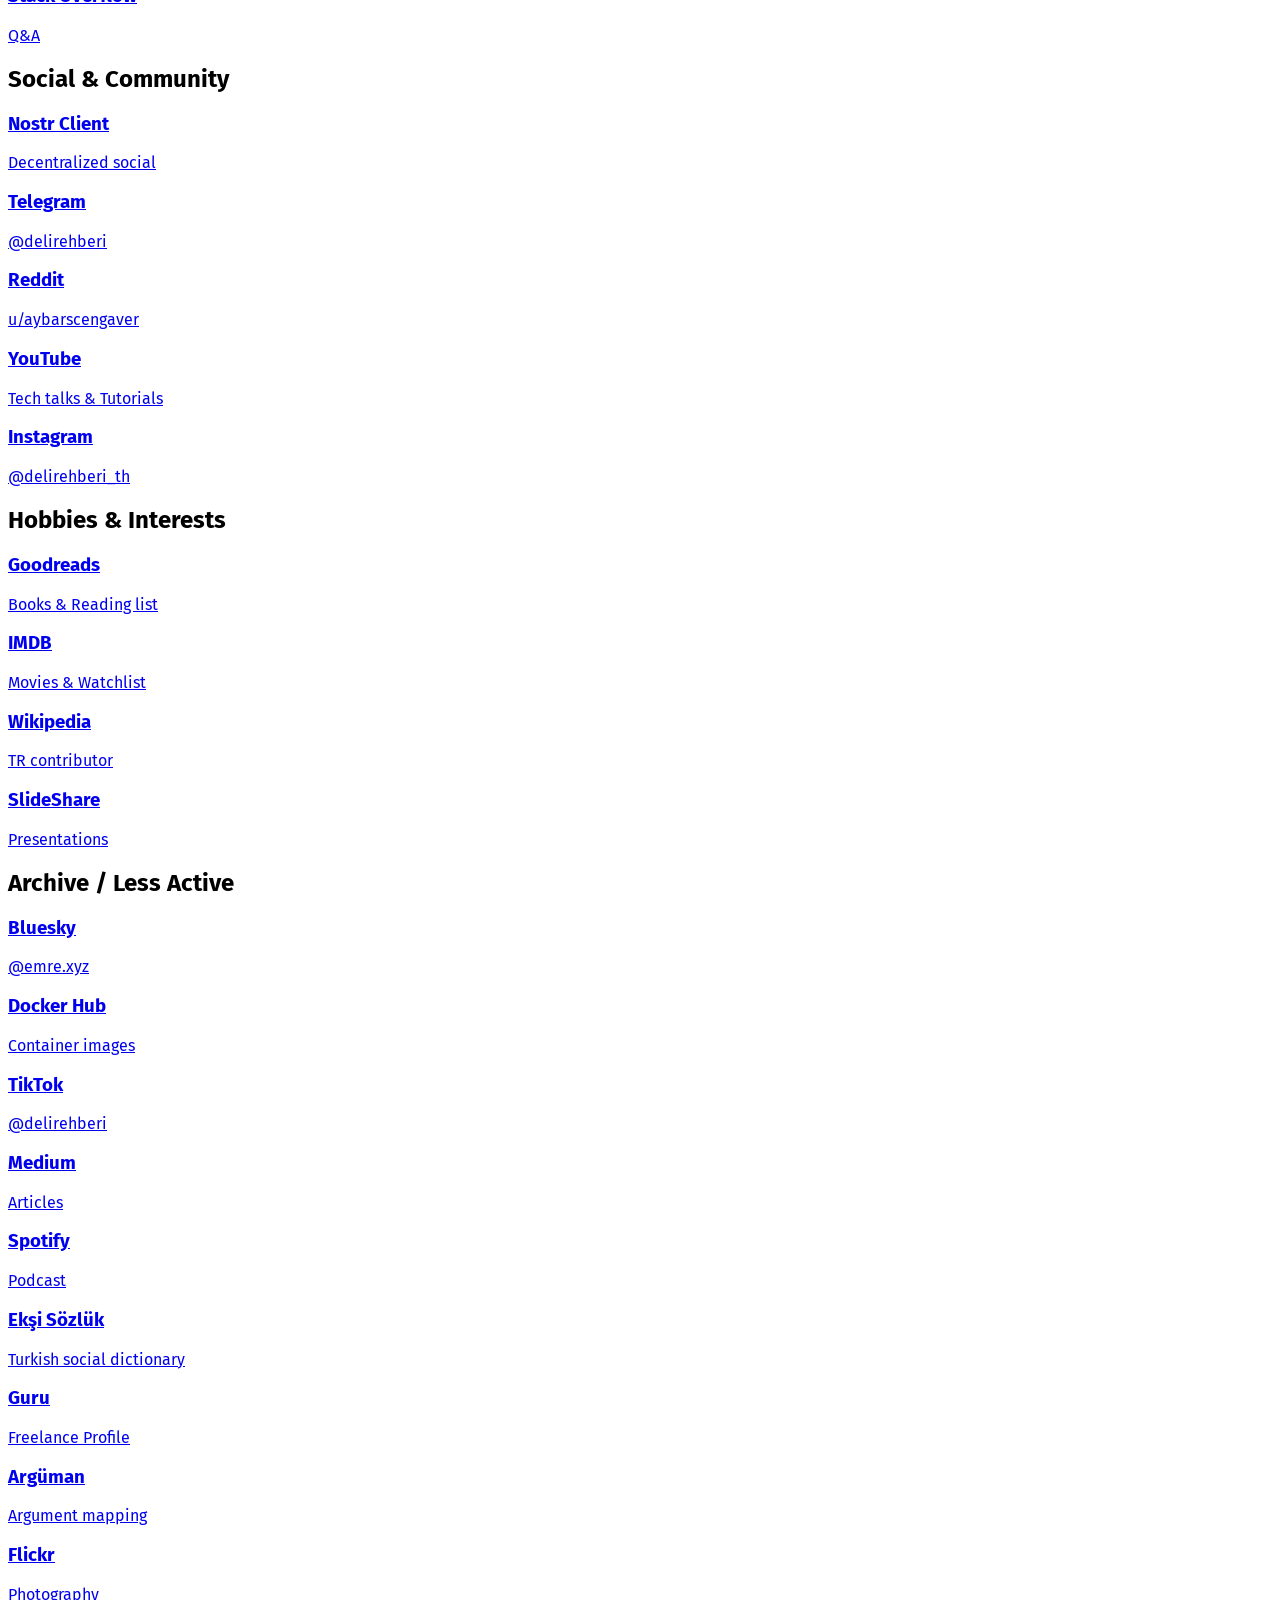
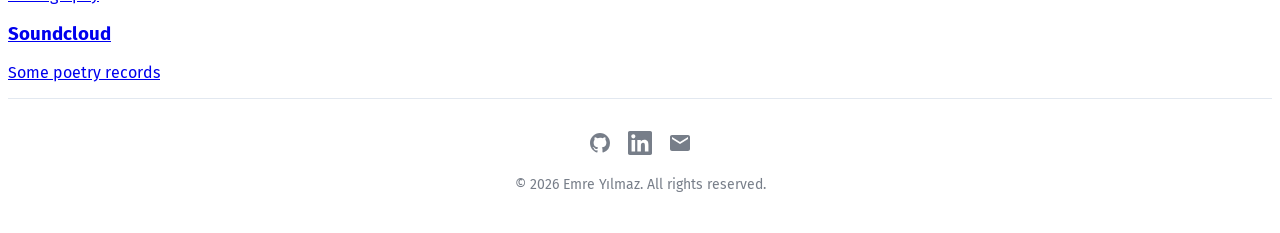
==== commit d60bc91d: "darkmode Signed-off-by: Emre YILMAZ <z@emre.xyz>" ====
--- a/index.html
+++ b/index.html
@@ -31,24 +31,23 @@
                         }
                     },
                     fontFamily: {
-                        sans: ['Inter', 'ui-sans-serif', 'system-ui', '-apple-system', 'BlinkMacSystemFont', 'Segoe UI', 'Roboto', 'Helvetica Neue', 'Arial', 'sans-serif'],
+                        sans: ['Fira Sans', 'ui-sans-serif', 'system-ui', '-apple-system', 'BlinkMacSystemFont', 'Segoe UI', 'Roboto', 'Helvetica Neue', 'Arial', 'sans-serif'],
                     }
                 }
             }
         }
     </script>
 
-    <!-- Google Fonts: Inter -->
-    <link rel="preconnect" href="https://fonts.googleapis.com">
-    <link rel="preconnect" href="https://fonts.gstatic.com" crossorigin>
-    <link href="https://fonts.googleapis.com/css2?family=Inter:wght@300;400;500;600;700&display=swap" rel="stylesheet">
+    <!-- Theme CSS and Components -->
+    <link rel="stylesheet" href="/components/theme.css">
+    <script type="module" src="/components/ui.js"></script>
 
     <!-- Phosphor Icons -->
     <script src="https://unpkg.com/@phosphor-icons/web"></script>
 
     <style>
         body {
-            font-family: 'Inter', sans-serif;
+            font-family: 'Fira Sans', sans-serif;
         }
 
         /* Custom Scrollbar for a cleaner look */
@@ -78,17 +77,8 @@
 <body
     class="bg-gray-50 text-slate-800 transition-colors duration-300 dark:bg-slate-900 dark:text-slate-100 min-h-screen flex flex-col">
 
-    <!-- Top Navigation / Dark Mode Toggle -->
-    <nav class="w-full max-w-3xl mx-auto p-4 flex justify-end items-center">
-        <button id="theme-toggle"
-            class="p-2 rounded-full hover:bg-gray-200 dark:hover:bg-slate-800 transition-colors focus:outline-none focus:ring-2 focus:ring-primary-500"
-            aria-label="Toggle Dark Mode">
-            <!-- Sun Icon (shows in dark mode) -->
-            <i class="ph-fill ph-sun text-xl hidden dark:block text-yellow-400"></i>
-            <!-- Moon Icon (shows in light mode) -->
-            <i class="ph-fill ph-moon text-xl block dark:hidden text-slate-600"></i>
-        </button>
-    </nav>
+    <!-- Shared Emre Header -->
+    <emre-header active-page="home"></emre-header>
 
     <!-- Main Content -->
     <main class="flex-grow w-full max-w-2xl mx-auto px-6 py-8 md:py-16">
@@ -709,39 +699,8 @@
         </section>
     </main>
 
-    <!-- Simple Footer -->
-    <footer class="w-full text-center py-6 text-sm text-gray-400 dark:text-slate-600">
-        <p>&copy;
-            <script>document.write(new Date().getFullYear())</script> Emre Yılmaz. All rights reserved.
-        </p>
-    </footer>
-
-    <!-- Dark Mode Script -->
-    <script>
-        const themeToggleBtn = document.getElementById('theme-toggle');
-        const htmlElement = document.documentElement;
-
-        // Check local storage or system preference
-        const savedTheme = localStorage.getItem('theme');
-        const systemPrefersDark = window.matchMedia('(prefers-color-scheme: dark)').matches;
-
-        if (savedTheme === 'dark' || (!savedTheme && systemPrefersDark)) {
-            htmlElement.classList.add('dark');
-        } else {
-            htmlElement.classList.remove('dark');
-        }
-
-        // Toggle logic
-        themeToggleBtn.addEventListener('click', () => {
-            if (htmlElement.classList.contains('dark')) {
-                htmlElement.classList.remove('dark');
-                localStorage.setItem('theme', 'light');
-            } else {
-                htmlElement.classList.add('dark');
-                localStorage.setItem('theme', 'dark');
-            }
-        });
-    </script>
+    <!-- Shared Emre Footer -->
+    <emre-footer></emre-footer>
 </body>
 
 </html>
--- a/components/theme.css
+++ b/components/theme.css
@@ -0,0 +1,38 @@
+@import url('https://fonts.googleapis.com/css2?family=Fira+Sans:ital,wght@0,300;0,400;0,500;0,600;0,700;1,400&display=swap');
+
+:root {
+    /* Light Theme */
+    --emre-bg: #f9fafb; /* gray-50 */
+    --emre-text: #1e293b; /* slate-800 */
+    --emre-nav-bg: rgba(255, 255, 255, 0.8);
+    --emre-nav-border: #e2e8f0; /* slate-200 */
+    --emre-primary: #3b82f6; /* blue-500 */
+    --emre-primary-hover: #2563eb; /* blue-600 */
+}
+
+.dark {
+    /* Dark Theme */
+    --emre-bg: #0f172a; /* slate-900 */
+    --emre-text: #f1f5f9; /* slate-100 */
+    --emre-nav-bg: rgba(15, 23, 42, 0.8);
+    --emre-nav-border: #1e293b; /* slate-800 */
+    --emre-primary: #60a5fa; /* blue-400 */
+    --emre-primary-hover: #93c5fd; /* blue-300 */
+}
+
+/* Global body resets to enforce unification if applied */
+body.emre-unified {
+    background-color: var(--emre-bg);
+    color: var(--emre-text);
+    font-family: 'Fira Sans', -apple-system, BlinkMacSystemFont, "Segoe UI", Roboto, Helvetica, Arial, sans-serif;
+    transition: background-color 0.3s ease, color 0.3s ease;
+    margin: 0;
+    min-height: 100vh;
+    display: flex;
+    flex-direction: column;
+}
+
+/* Apply Fira font to Tailwind elements globally */
+.font-sans {
+    font-family: 'Fira Sans', sans-serif !important;
+}
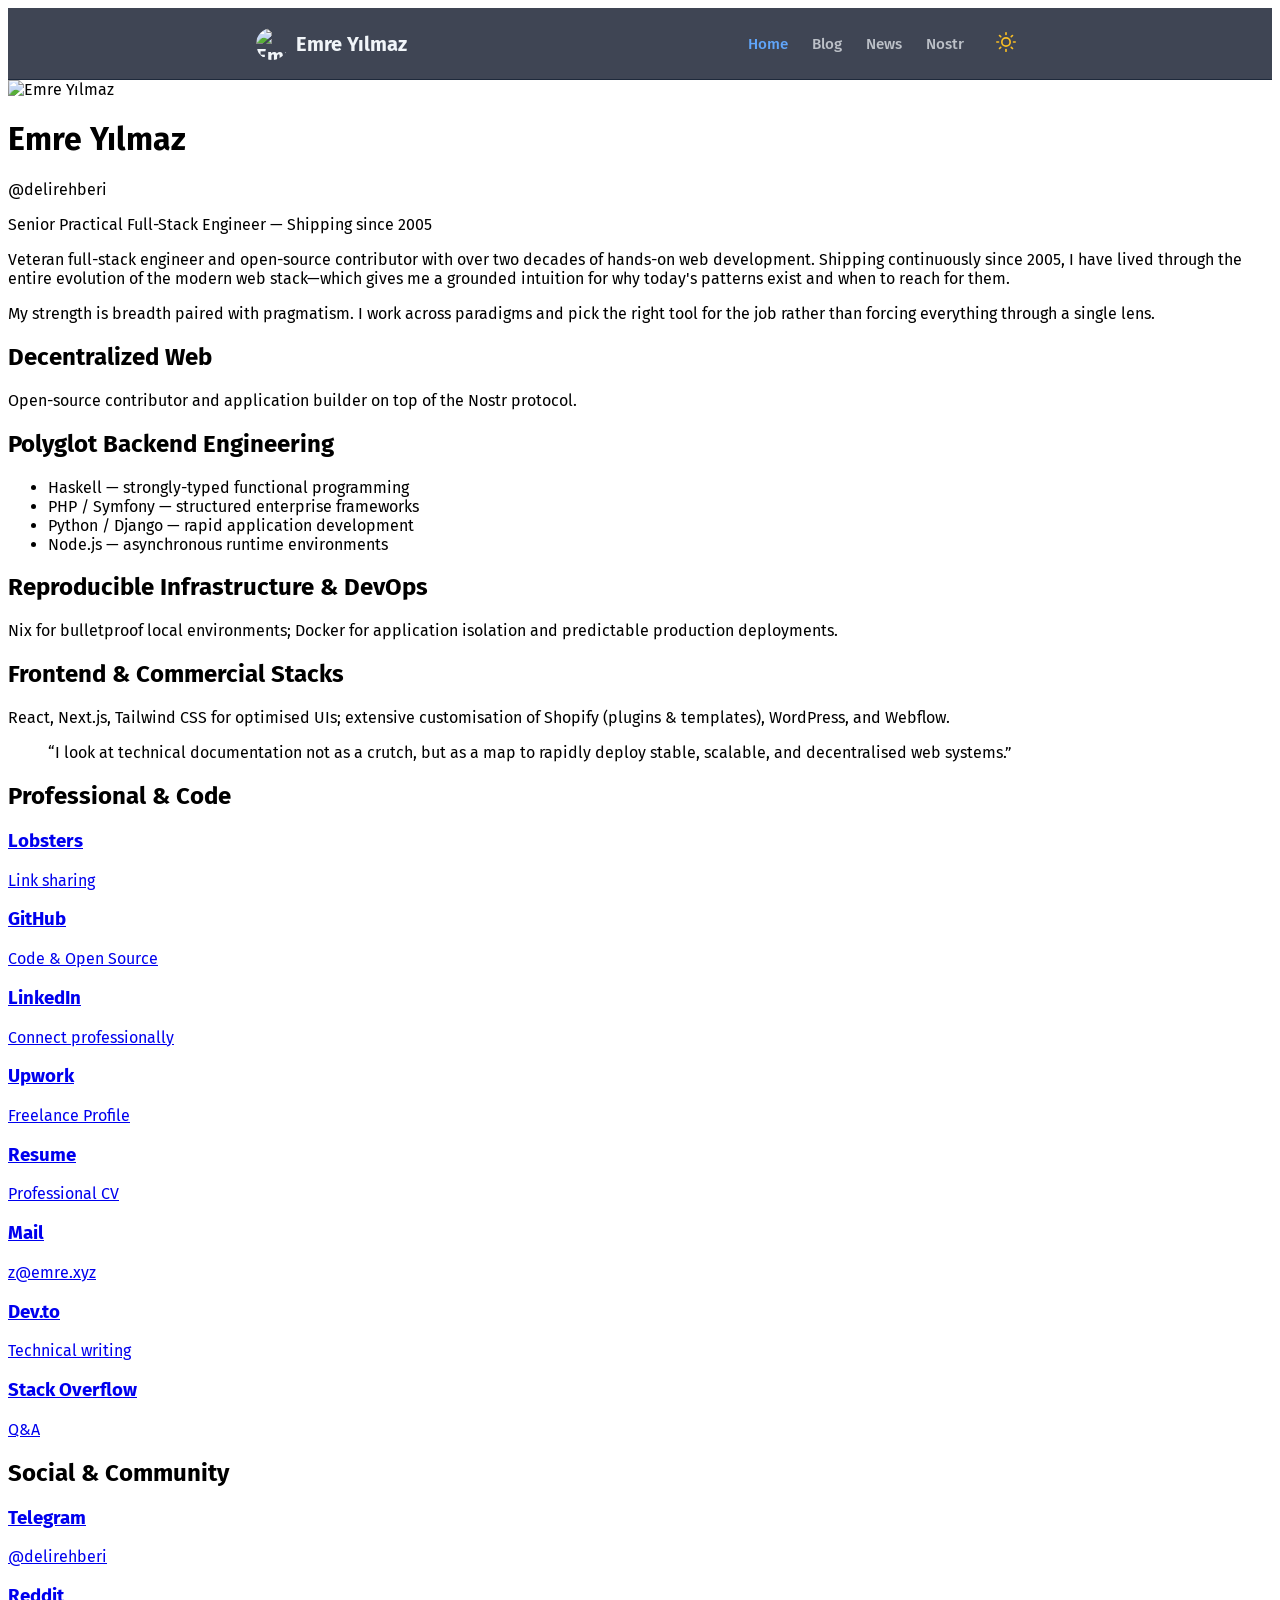
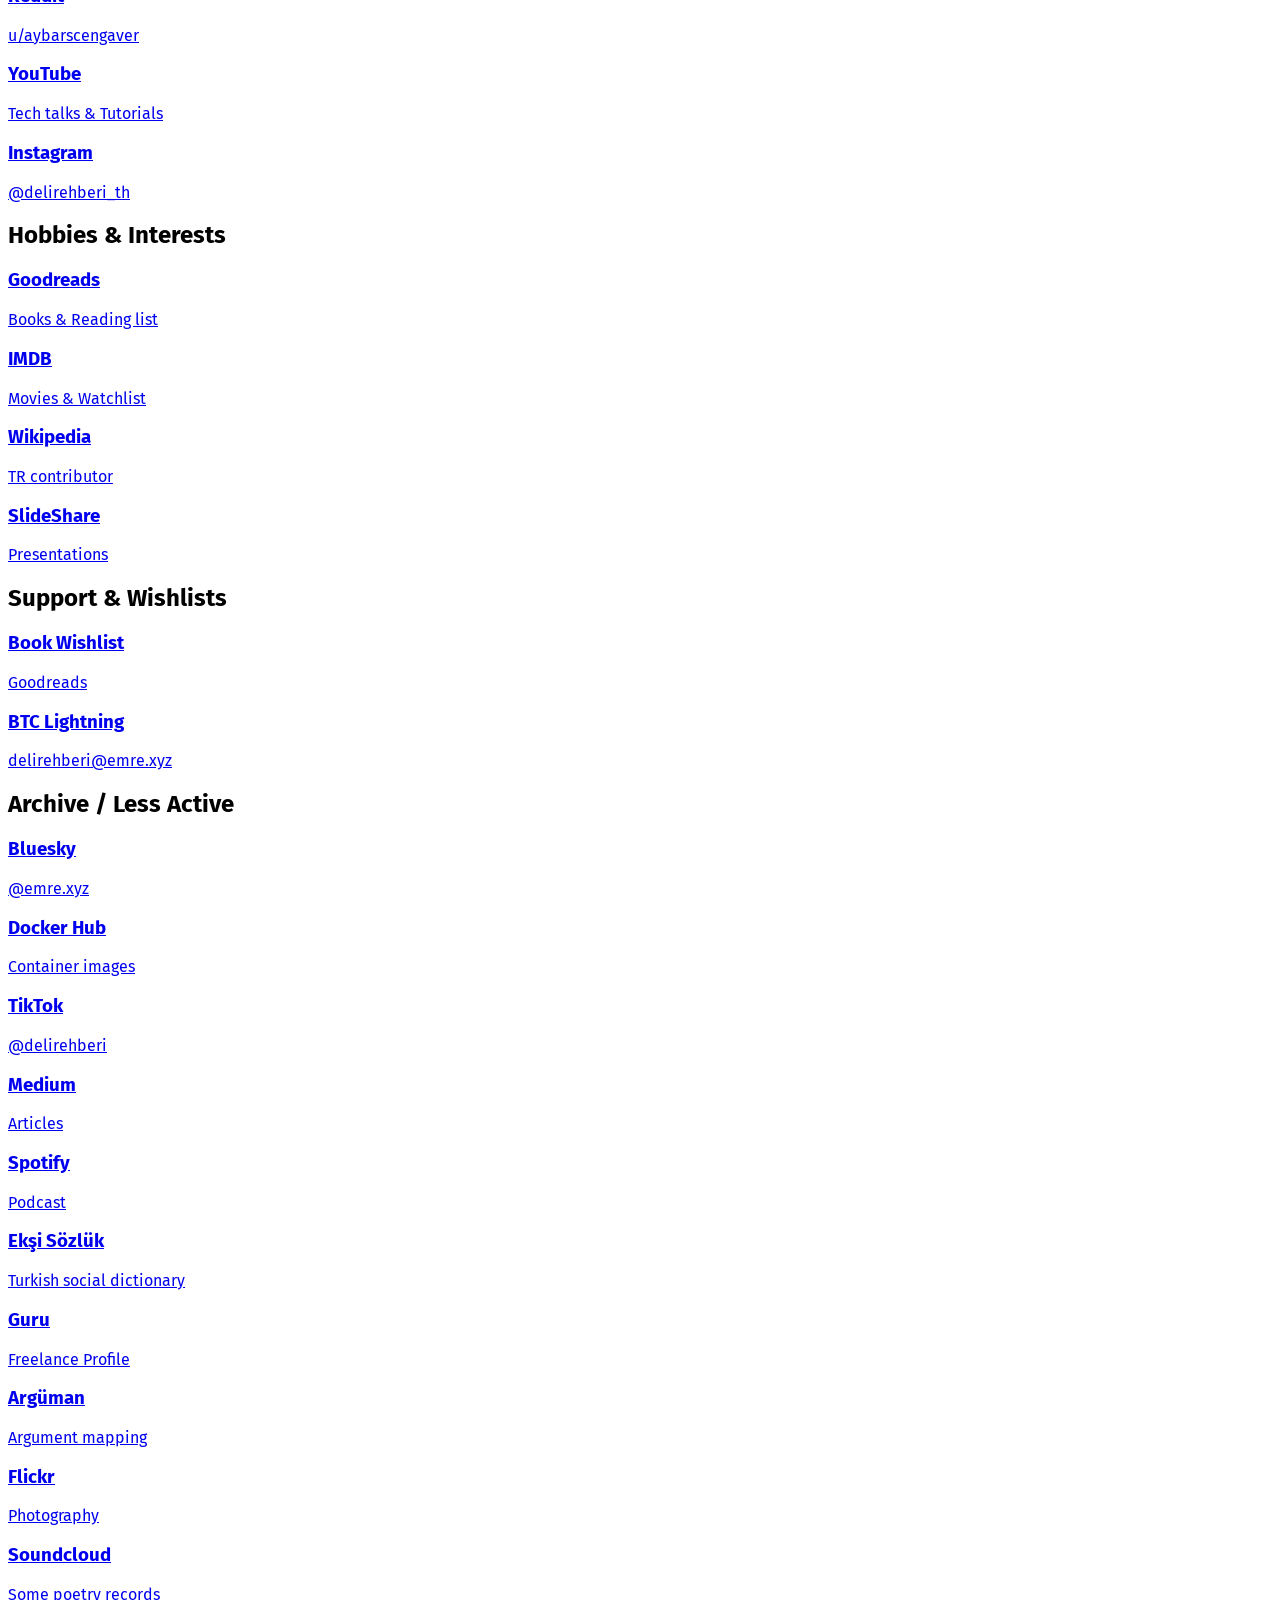
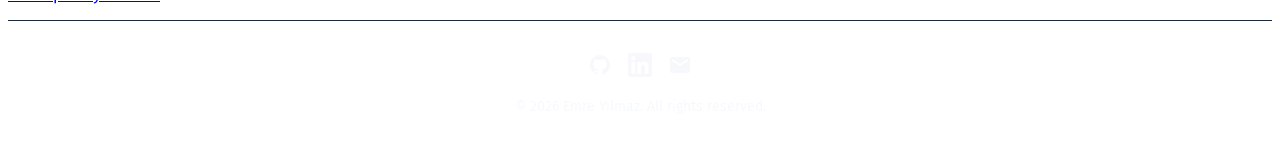
==== commit b48e2fd5: "upd Signed-off-by: Emre YILMAZ <z@emre.xyz>" ====
--- a/index.html
+++ b/index.html
@@ -173,69 +173,28 @@
         </header>
 
         <!-- Links Grid -->
-                <div class="mt-12 mb-6">
-            <h2 class="text-xl font-bold text-slate-900 dark:text-white flex items-center gap-2">
-                <i class="ph-duotone ph-article text-orange-500"></i> Publishing & Content
-            </h2>
-        </div>
-        <section class="grid gap-4 md:grid-cols-2">
-            <!-- Blog -->
-            <a href="https://blog.emre.xyz" target="_blank" rel="noopener noreferrer"
-                class="group relative flex items-center p-4 bg-white dark:bg-slate-800 border border-gray-200 dark:border-slate-700 rounded-xl shadow-sm hover:shadow-md hover:border-primary-500 dark:hover:border-primary-500 transition-all duration-200">
-                <div
-                    class="flex-shrink-0 w-12 h-12 flex items-center justify-center rounded-lg bg-orange-100 text-orange-600 dark:bg-orange-900/30 dark:text-orange-400 group-hover:scale-110 transition-transform duration-200">
-                    <i class="ph-duotone ph-notebook text-2xl"></i>
-                </div>
-                <div class="ml-4">
-                    <h3
-                        class="font-semibold text-slate-900 dark:text-white group-hover:text-primary-600 dark:group-hover:text-primary-400 transition-colors">
-                        My Blog</h3>
-                    <p class="text-sm text-gray-500 dark:text-slate-400">Thoughts on tech &amp; life</p>
-                </div>
-                <i
-                    class="ph-bold ph-arrow-up-right absolute top-4 right-4 text-gray-300 dark:text-slate-600 group-hover:text-primary-500 transition-colors"></i>
-            </a>
-
-            <!-- News -->
-            <a href="https://news.emre.xyz" target="_blank" rel="noopener noreferrer"
-                class="group relative flex items-center p-4 bg-white dark:bg-slate-800 border border-gray-200 dark:border-slate-700 rounded-xl shadow-sm hover:shadow-md hover:border-red-500 dark:hover:border-red-500 transition-all duration-200">
-                <div
-                    class="flex-shrink-0 w-12 h-12 flex items-center justify-center rounded-lg bg-red-100 text-red-600 dark:bg-red-900/30 dark:text-red-400 group-hover:scale-110 transition-transform duration-200">
-                    <i class="ph-duotone ph-newspaper text-2xl"></i>
-                </div>
-                <div class="ml-4">
-                    <h3
-                        class="font-semibold text-slate-900 dark:text-white group-hover:text-red-600 dark:group-hover:text-red-400 transition-colors">
-                        News</h3>
-                    <p class="text-sm text-gray-500 dark:text-slate-400">AI curated news feed</p>
-                </div>
-                <i
-                    class="ph-bold ph-arrow-up-right absolute top-4 right-4 text-gray-300 dark:text-slate-600 group-hover:text-red-500 transition-colors"></i>
-            </a>
-
-            <!--Lobsters-->
-            <a href="https://lobste.rs/~delirehberi" target="_blank" rel="noopener noreferrer"
-                class="group relative flex items-center p-4 bg-white dark:bg-slate-800 border border-gray-200 dark:border-slate-700 rounded-xl shadow-sm hover:shadow-md hover:border-primary-500 dark:hover:border-primary-500 transition-all duration-200">
-                <div
-                    class="flex-shrink-0 w-12 h-12 flex items-center justify-center rounded-lg bg-gray-100 text-gray-600 dark:bg-gray-900/30 dark:text-gray-400 group-hover:scale-110 transition-transform duration-200">
-                    <i class="ph-duotone ph-link text-2xl"></i>
-                </div>
-                <div class="ml-4">
-                    <h3
-                        class="font-semibold text-slate-900 dark:text-white group-hover:text-primary-600 dark:group-hover:text-primary-400 transition-colors">
-                        Lobsters</h3>
-                    <p class="text-sm text-gray-500 dark:text-slate-400">Link sharing</p>
-                </div>
-                <i
-                    class="ph-bold ph-arrow-up-right absolute top-4 right-4 text-gray-300 dark:text-slate-600 group-hover:text-primary-500 transition-colors"></i>
-            </a>
-        </section>
         <div class="mt-12 mb-6">
             <h2 class="text-xl font-bold text-slate-900 dark:text-white flex items-center gap-2">
                 <i class="ph-duotone ph-code text-blue-500"></i> Professional & Code
             </h2>
         </div>
         <section class="grid gap-4 md:grid-cols-2">
+            <!--Lobsters-->
+            <a href="https://lobste.rs/~delirehberi" target="_blank" rel="noopener noreferrer"
+                class="group relative flex items-center p-4 bg-white dark:bg-slate-800 border border-gray-200 dark:border-slate-700 rounded-xl shadow-sm hover:shadow-md hover:border-primary-500 dark:hover:border-primary-500 transition-all duration-200">
+                <div
+                    class="flex-shrink-0 w-12 h-12 flex items-center justify-center rounded-lg bg-gray-100 text-gray-600 dark:bg-gray-900/30 dark:text-gray-400 group-hover:scale-110 transition-transform duration-200">
+                    <i class="ph-duotone ph-link text-2xl"></i>
+                </div>
+                <div class="ml-4">
+                    <h3
+                        class="font-semibold text-slate-900 dark:text-white group-hover:text-primary-600 dark:group-hover:text-primary-400 transition-colors">
+                        Lobsters</h3>
+                    <p class="text-sm text-gray-500 dark:text-slate-400">Link sharing</p>
+                </div>
+                <i
+                    class="ph-bold ph-arrow-up-right absolute top-4 right-4 text-gray-300 dark:text-slate-600 group-hover:text-primary-500 transition-colors"></i>
+            </a>
             <!-- GitHub -->
             <a href="https://github.com/delirehberi" target="_blank" rel="noopener noreferrer"
                 class="group relative flex items-center p-4 bg-white dark:bg-slate-800 border border-gray-200 dark:border-slate-700 rounded-xl shadow-sm hover:shadow-md hover:border-gray-900 dark:hover:border-white transition-all duration-200">
@@ -357,24 +316,6 @@
             </h2>
         </div>
         <section class="grid gap-4 md:grid-cols-2">
-            <!-- Nostr -->
-            <a href="https://nostr.emre.xyz" target="_blank" rel="noopener noreferrer"
-                class="group relative flex items-center p-4 bg-white dark:bg-slate-800 border border-gray-200 dark:border-slate-700 rounded-xl shadow-sm hover:shadow-md hover:border-purple-500 dark:hover:border-purple-400 transition-all duration-200">
-                <div
-                    class="flex-shrink-0 w-12 h-12 flex items-center justify-center rounded-lg bg-purple-100 text-purple-600 dark:bg-purple-900/30 dark:text-purple-400 group-hover:scale-110 transition-transform duration-200">
-                    <!-- Using ChatCircle or a Network icon for Nostr -->
-                    <i class="ph-duotone ph-chat-circle-dots text-2xl"></i>
-                </div>
-                <div class="ml-4">
-                    <h3
-                        class="font-semibold text-slate-900 dark:text-white group-hover:text-purple-600 dark:group-hover:text-purple-400 transition-colors">
-                        Nostr Client</h3>
-                    <p class="text-sm text-gray-500 dark:text-slate-400">Decentralized social</p>
-                </div>
-                <i
-                    class="ph-bold ph-arrow-up-right absolute top-4 right-4 text-gray-300 dark:text-slate-600 group-hover:text-purple-500 transition-colors"></i>
-            </a>
-
             <!-- Telegram -->
             <a href="https://t.me/delirehberi" target="_blank" rel="noopener noreferrer"
                 class="group relative flex items-center p-4 bg-white dark:bg-slate-800 border border-gray-200 dark:border-slate-700 rounded-xl shadow-sm hover:shadow-md hover:border-sky-400 dark:hover:border-sky-300 transition-all duration-200">
@@ -518,6 +459,47 @@
             </a>
         </section>
         <div class="mt-12 mb-6">
+            <h2 class="text-xl font-bold text-slate-900 dark:text-white flex items-center gap-2">
+                <i class="ph-duotone ph-coffee text-amber-600"></i> Support & Wishlists
+            </h2>
+        </div>
+        <section class="grid gap-4 md:grid-cols-2">
+            <!-- Goodreads -->
+            <a href="https://www.goodreads.com/review/list/25148560?tag=wish-list" target="_blank" rel="noopener noreferrer"
+                class="group relative flex items-center p-4 bg-white dark:bg-slate-800 border border-gray-200 dark:border-slate-700 rounded-xl shadow-sm hover:shadow-md hover:border-amber-700 dark:hover:border-amber-500 transition-all duration-200">
+                <div
+                    class="flex-shrink-0 w-12 h-12 flex items-center justify-center rounded-lg bg-amber-100 text-amber-800 dark:bg-amber-900/30 dark:text-amber-400 group-hover:scale-110 transition-transform duration-200">
+                    <i class="ph-duotone ph-gift text-2xl"></i>
+                </div>
+                <div class="ml-4">
+                    <h3
+                        class="font-semibold text-slate-900 dark:text-white group-hover:text-amber-800 dark:group-hover:text-amber-400 transition-colors">
+                        Book Wishlist</h3>
+                    <p class="text-sm text-gray-500 dark:text-slate-400">Goodreads</p>
+                </div>
+                <i
+                    class="ph-bold ph-arrow-up-right absolute top-4 right-4 text-gray-300 dark:text-slate-600 group-hover:text-amber-700 transition-colors"></i>
+            </a>
+
+            <!-- BTC Lightning -->
+            <a href="lightning:delirehberi@emre.xyz"
+                class="group relative flex items-center p-4 bg-white dark:bg-slate-800 border border-gray-200 dark:border-slate-700 rounded-xl shadow-sm hover:shadow-md hover:border-yellow-500 dark:hover:border-yellow-400 transition-all duration-200">
+                <div
+                    class="flex-shrink-0 w-12 h-12 flex items-center justify-center rounded-lg bg-yellow-100 text-yellow-700 dark:bg-yellow-900/30 dark:text-yellow-400 group-hover:scale-110 transition-transform duration-200">
+                    <i class="ph-duotone ph-lightning text-2xl"></i>
+                </div>
+                <div class="ml-4">
+                    <h3
+                        class="font-semibold text-slate-900 dark:text-white group-hover:text-yellow-600 dark:group-hover:text-yellow-400 transition-colors">
+                        BTC Lightning</h3>
+                    <p class="text-sm text-gray-500 dark:text-slate-400">delirehberi@emre.xyz</p>
+                </div>
+                <i
+                    class="ph-bold ph-arrow-up-right absolute top-4 right-4 text-gray-300 dark:text-slate-600 group-hover:text-yellow-500 transition-colors"></i>
+            </a>
+        </section>
+
+        <div class="mt-12 mb-6">
             <h2 class="text-xl font-bold text-slate-500 dark:text-slate-400 flex items-center gap-2 opacity-80">
                 <i class="ph-duotone ph-archive text-gray-400"></i> Archive / Less Active
             </h2>
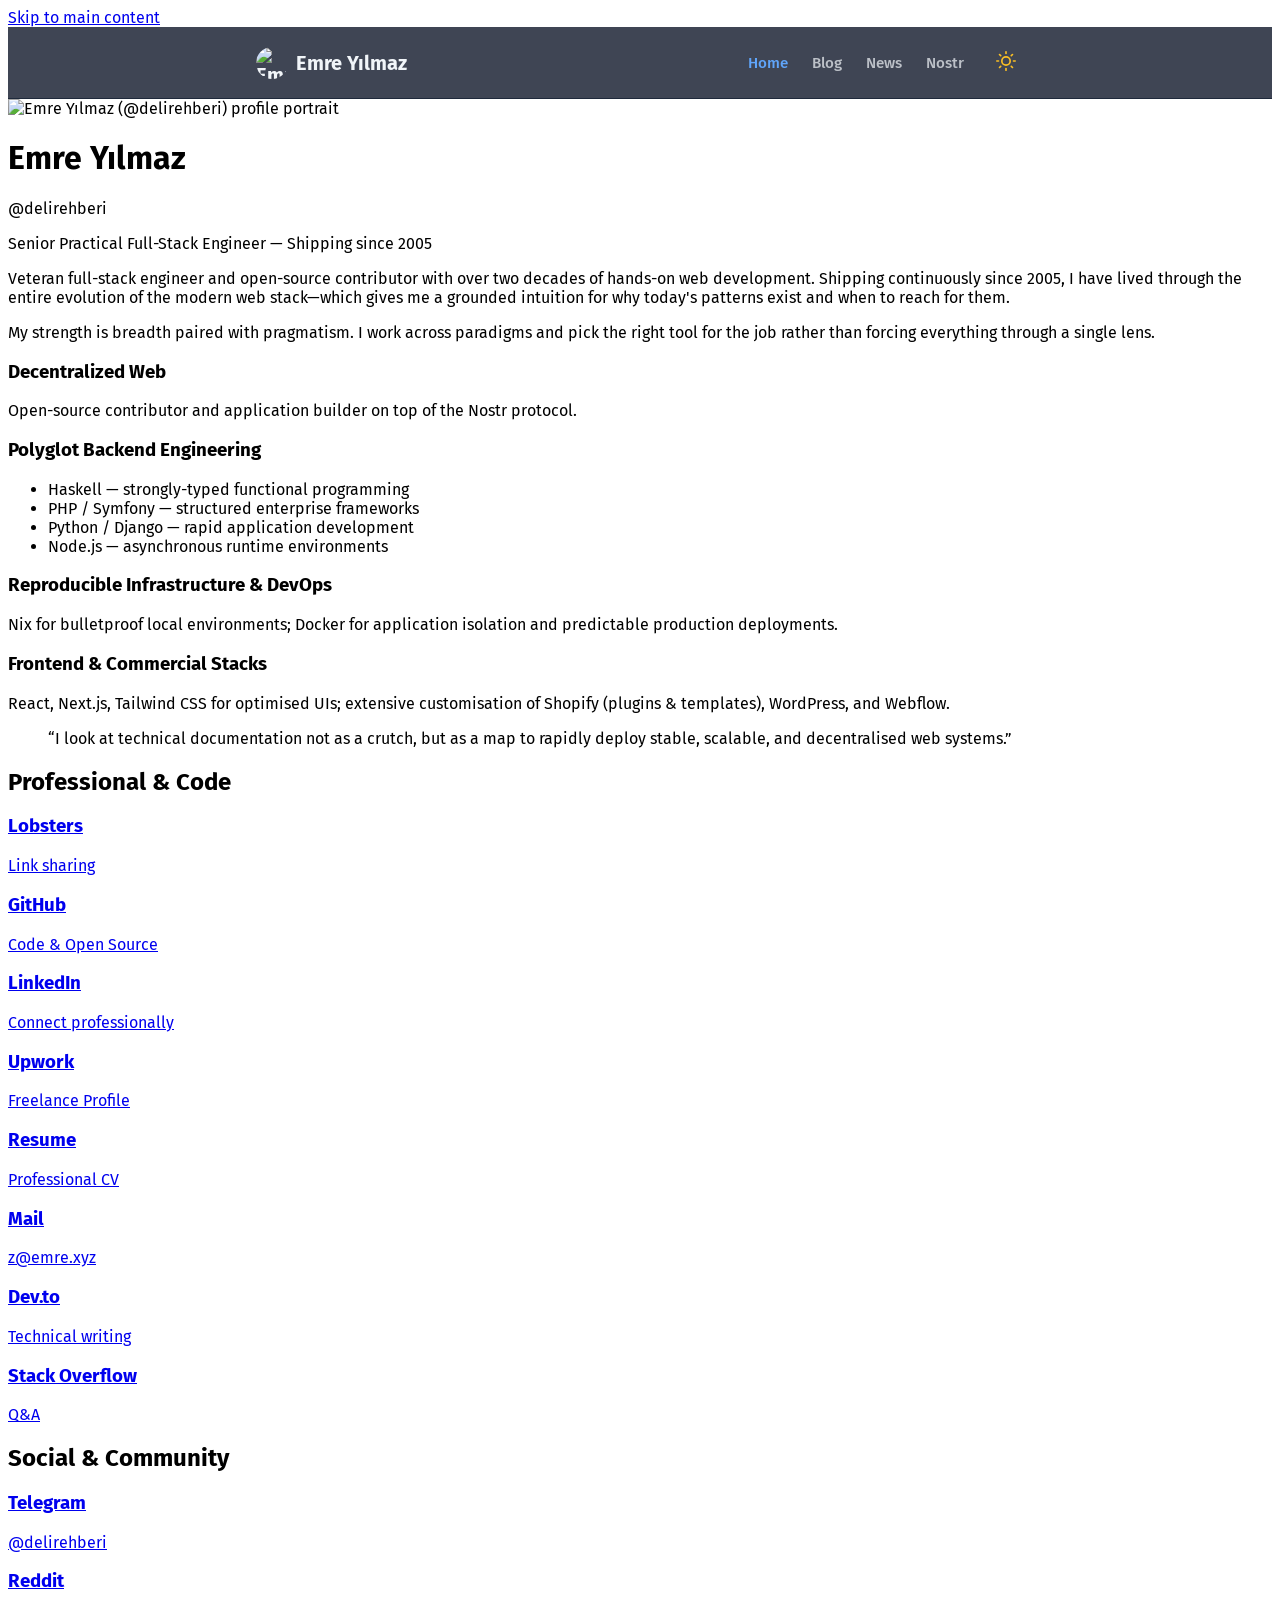
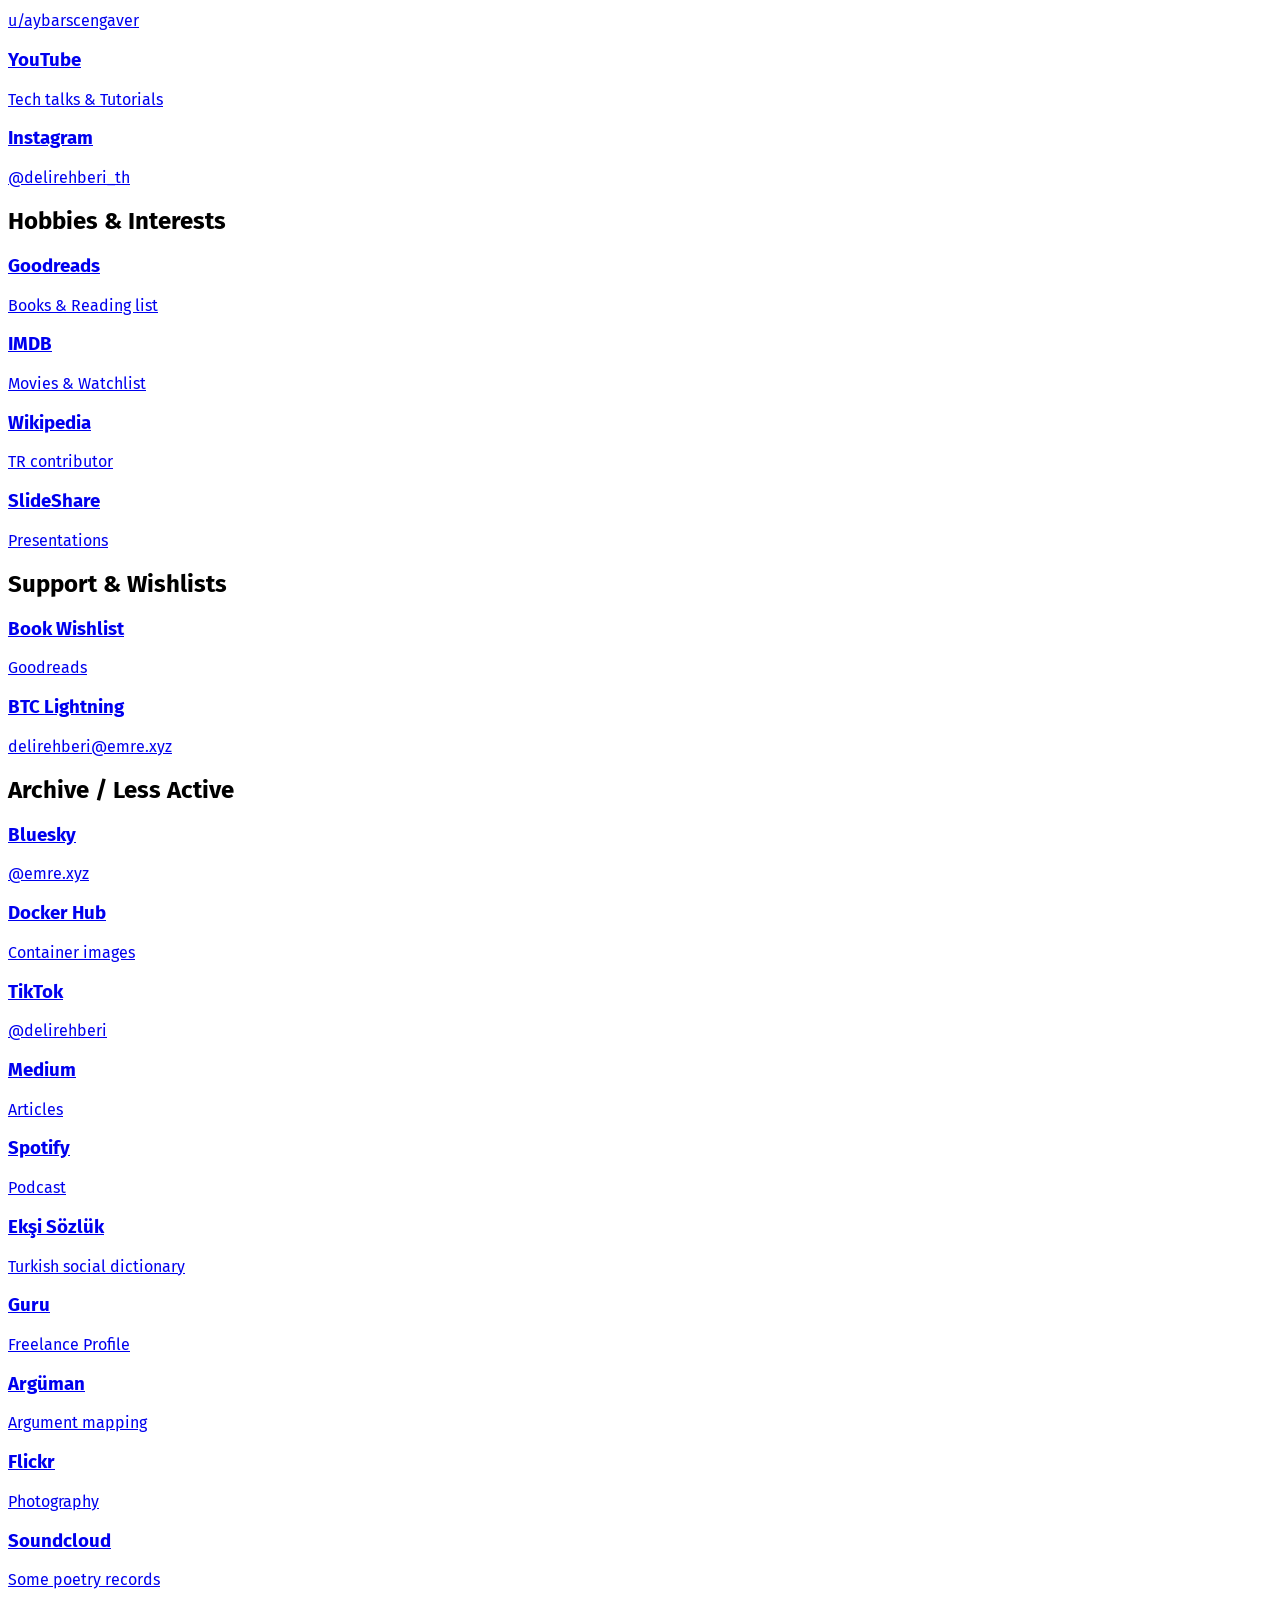
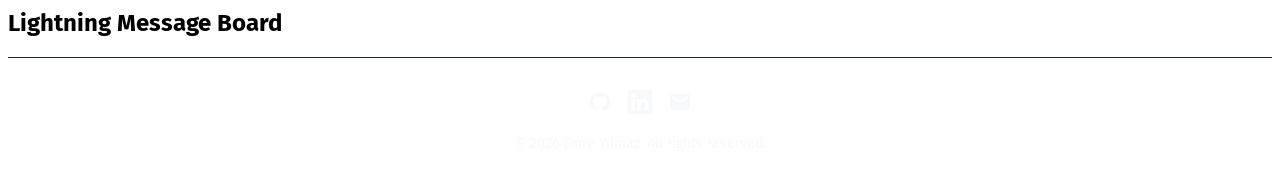
==== commit 62a3f838: "seo updates Signed-off-by: Emre YILMAZ <z@emre.xyz>" ====
--- a/index.html
+++ b/index.html
@@ -4,14 +4,51 @@
 <head>
     <meta charset="UTF-8">
     <meta name="viewport" content="width=device-width, initial-scale=1.0">
-    <title>Emre Yılmaz (@delirehberi) - Personal Hub</title>
+    <title>Emre Yılmaz (@delirehberi) - Senior Full-Stack Engineer</title>
     <meta name="description"
-        content="Personal landing page of Emre Yılmaz (delirehberi), Senior Fullstack Developer. Links to blog, projects, and social profiles.">
+        content="Personal landing page and hub of Emre Yılmaz (@delirehberi), Senior Practical Full-Stack Engineer shipping since 2005. Decentralized Web (Nostr), Haskell, Node.js, Python, Nix.">
+    <meta name="author" content="Emre Yılmaz">
+    <meta name="robots" content="index, follow, max-image-preview:large, max-snippet:-1, max-video-preview:-1">
+    <link rel="canonical" href="https://emre.xyz/">
+
+    <!-- Mobile Theme Color -->
+    <meta name="theme-color" content="#0f172a" media="(prefers-color-scheme: dark)">
+    <meta name="theme-color" content="#f8fafc" media="(prefers-color-scheme: light)">
+
+    <!-- Open Graph / Facebook -->
+    <meta property="og:site_name" content="emre.xyz">
+    <meta property="og:type" content="profile">
+    <meta property="og:url" content="https://emre.xyz/">
+    <meta property="og:title" content="Emre Yılmaz (@delirehberi) - Senior Full-Stack Engineer">
+    <meta property="og:description"
+        content="Senior Practical Full-Stack Engineer shipping since 2005. Decentralized Web (Nostr), Haskell, Node.js, Python, Nix, and scalable web systems.">
+    <meta property="og:image" content="https://emre.xyz/me.jpg">
+    <meta property="og:image:alt" content="Emre Yılmaz (@delirehberi)">
+    <meta property="og:locale" content="en_US">
+    <meta property="profile:first_name" content="Emre">
+    <meta property="profile:last_name" content="Yılmaz">
+    <meta property="profile:username" content="delirehberi">
+
+    <!-- Twitter Card -->
+    <meta name="twitter:card" content="summary_large_image">
+    <meta name="twitter:site" content="@delirehberi">
+    <meta name="twitter:creator" content="@delirehberi">
+    <meta name="twitter:title" content="Emre Yılmaz (@delirehberi) - Senior Full-Stack Engineer">
+    <meta name="twitter:description"
+        content="Senior Practical Full-Stack Engineer shipping since 2005. Decentralized Web (Nostr), Haskell, Node.js, Python, Nix, and scalable web systems.">
+    <meta name="twitter:image" content="https://emre.xyz/me.jpg">
+    <meta name="twitter:image:alt" content="Emre Yılmaz (@delirehberi)">
+
+    <!-- Preconnect & Resource Hints -->
+    <link rel="preconnect" href="https://cdn.tailwindcss.com">
+    <link rel="preconnect" href="https://unpkg.com">
+    <link rel="preconnect" href="https://esm.sh">
+    <link rel="dns-prefetch" href="https://github.com">
 
     <!-- Tailwind CSS -->
     <script src="https://cdn.tailwindcss.com"></script>
 
-    <!-- Tailwind Configuration for Custom Colors/Fonts if needed -->
+    <!-- Tailwind Configuration for Custom Colors/Fonts -->
     <script>
         tailwind.config = {
             darkMode: 'class',
@@ -45,6 +82,83 @@
     <!-- Phosphor Icons -->
     <script src="https://unpkg.com/@phosphor-icons/web"></script>
 
+    <!-- Structured Data (JSON-LD) -->
+    <script type="application/ld+json">
+    {
+      "@context": "https://schema.org",
+      "@graph": [
+        {
+          "@type": "WebSite",
+          "@id": "https://emre.xyz/#website",
+          "url": "https://emre.xyz/",
+          "name": "Emre Yılmaz Hub",
+          "description": "Personal landing page and hub of Emre Yılmaz (@delirehberi), Senior Practical Full-Stack Engineer.",
+          "inLanguage": "en-US"
+        },
+        {
+          "@type": "ProfilePage",
+          "@id": "https://emre.xyz/#webpage",
+          "url": "https://emre.xyz/",
+          "name": "Emre Yılmaz (@delirehberi) - Senior Full-Stack Engineer",
+          "isPartOf": {
+            "@id": "https://emre.xyz/#website"
+          },
+          "about": {
+            "@id": "https://emre.xyz/#person"
+          },
+          "mainEntity": {
+            "@id": "https://emre.xyz/#person"
+          }
+        },
+        {
+          "@type": "Person",
+          "@id": "https://emre.xyz/#person",
+          "name": "Emre Yılmaz",
+          "alternateName": "delirehberi",
+          "jobTitle": "Senior Practical Full-Stack Engineer",
+          "url": "https://emre.xyz/",
+          "image": "https://emre.xyz/me.jpg",
+          "email": "mailto:z@emre.xyz",
+          "description": "Veteran full-stack engineer and open-source contributor with over two decades of hands-on web development shipping continuously since 2005.",
+          "knowsAbout": [
+            "Full-Stack Development",
+            "Decentralized Web",
+            "Nostr Protocol",
+            "Haskell",
+            "Node.js",
+            "Python",
+            "Django",
+            "Symfony",
+            "PHP",
+            "Nix",
+            "Docker",
+            "Cloudflare Workers",
+            "Tailwind CSS",
+            "React",
+            "Bitcoin Lightning"
+          ],
+          "sameAs": [
+            "https://github.com/delirehberi",
+            "https://linkedin.com/in/delirehberi",
+            "https://lobste.rs/~delirehberi",
+            "https://dev.to/delirehberi",
+            "https://stackoverflow.com/users/673223/delirehberi",
+            "https://youtube.com/@delirehberi",
+            "https://t.me/delirehberi",
+            "https://bsky.app/profile/emre.xyz",
+            "https://www.goodreads.com/user/show/25148560-emre",
+            "https://www.imdb.com/user/p.febeayahsjg2oatzn5bvzjwngm/",
+            "https://tr.wikipedia.org/wiki/Kullan%C4%B1c%C4%B1:Delirehberi",
+            "https://hub.docker.com/u/delirehberi",
+            "https://delirehberi.medium.com/",
+            "https://www.instagram.com/delirehberi_th",
+            "https://www.upwork.com/freelancers/~0193fd6a7c0c7d5cb0"
+          ]
+        }
+      ]
+    }
+    </script>
+
     <style>
         body {
             font-family: 'Fira Sans', sans-serif;
@@ -77,23 +191,35 @@
 <body
     class="bg-gray-50 text-slate-800 transition-colors duration-300 dark:bg-slate-900 dark:text-slate-100 min-h-screen flex flex-col">
 
+    <!-- Accessible Skip Link -->
+    <a href="#main-content"
+        class="sr-only focus:not-sr-only focus:fixed focus:top-4 focus:left-4 focus:z-50 focus:px-4 focus:py-2 focus:bg-primary-600 focus:text-white focus:rounded-lg focus:shadow-lg focus:outline-none">
+        Skip to main content
+    </a>
+
     <!-- Shared Emre Header -->
     <emre-header active-page="home"></emre-header>
 
     <!-- Main Content -->
-    <main class="flex-grow w-full max-w-2xl mx-auto px-6 py-8 md:py-16">
+    <main id="main-content" class="flex-grow w-full max-w-2xl mx-auto px-6 py-8 md:py-16">
 
         <!-- Hero / Introduction -->
         <header class="text-center mb-12">
             <div class="relative inline-block mb-6 group">
-                <!-- Profile Image sourced from GitHub -->
+                <!-- Profile Image sourced from GitHub with explicit dimensions and high fetch priority -->
                 <div
                     class="w-32 h-32 md:w-40 md:h-40 mx-auto rounded-full overflow-hidden border-4 border-white dark:border-slate-800 shadow-lg transition-transform duration-300 group-hover:scale-105">
-                    <img src="https://github.com/delirehberi.png" alt="Emre Yılmaz" class="w-full h-full object-cover">
+                    <img src="https://github.com/delirehberi.png"
+                        alt="Emre Yılmaz (@delirehberi) profile portrait"
+                        width="160"
+                        height="160"
+                        fetchpriority="high"
+                        decoding="async"
+                        class="w-full h-full object-cover">
                 </div>
-                <!-- Status indicator (optional aesthetic touch) -->
+                <!-- Status indicator -->
                 <div class="absolute bottom-2 right-2 md:right-4 w-5 h-5 bg-green-500 border-4 border-white dark:border-slate-900 rounded-full"
-                    title="Available for work"></div>
+                    title="Available for work" aria-label="Available for work"></div>
             </div>
 
             <h1 class="text-3xl md:text-4xl font-bold tracking-tight mb-2 text-slate-900 dark:text-white">
@@ -118,33 +244,33 @@
                 </p>
 
                 <div class="rounded-xl border border-gray-100 dark:border-slate-700 bg-white dark:bg-slate-800/60 p-4 space-y-3">
-                    <h2 class="flex items-center gap-2 text-xs font-semibold uppercase tracking-wider text-slate-500 dark:text-slate-400">
-                        <i class="ph-duotone ph-globe-hemisphere-west text-base text-purple-500"></i>
+                    <h3 class="flex items-center gap-2 text-xs font-semibold uppercase tracking-wider text-slate-500 dark:text-slate-400">
+                        <i class="ph-duotone ph-globe-hemisphere-west text-base text-purple-500" aria-hidden="true"></i>
                         Decentralized Web
-                    </h2>
+                    </h3>
                     <p class="text-gray-600 dark:text-slate-300 text-sm leading-relaxed">
                         Open-source contributor and application builder on top of the <span class="font-medium text-slate-800 dark:text-slate-100">Nostr protocol</span>.
                     </p>
                 </div>
 
                 <div class="rounded-xl border border-gray-100 dark:border-slate-700 bg-white dark:bg-slate-800/60 p-4 space-y-3">
-                    <h2 class="flex items-center gap-2 text-xs font-semibold uppercase tracking-wider text-slate-500 dark:text-slate-400">
-                        <i class="ph-duotone ph-code text-base text-primary-500"></i>
+                    <h3 class="flex items-center gap-2 text-xs font-semibold uppercase tracking-wider text-slate-500 dark:text-slate-400">
+                        <i class="ph-duotone ph-code text-base text-primary-500" aria-hidden="true"></i>
                         Polyglot Backend Engineering
-                    </h2>
+                    </h3>
                     <ul class="space-y-2 text-gray-600 dark:text-slate-300 text-sm leading-relaxed">
-                        <li class="flex gap-2"><i class="ph-fill ph-caret-right text-primary-400 mt-0.5 flex-shrink-0"></i><span><span class="font-medium text-slate-800 dark:text-slate-100">Haskell</span> &mdash; strongly-typed functional programming</span></li>
-                        <li class="flex gap-2"><i class="ph-fill ph-caret-right text-primary-400 mt-0.5 flex-shrink-0"></i><span><span class="font-medium text-slate-800 dark:text-slate-100">PHP / Symfony</span> &mdash; structured enterprise frameworks</span></li>
-                        <li class="flex gap-2"><i class="ph-fill ph-caret-right text-primary-400 mt-0.5 flex-shrink-0"></i><span><span class="font-medium text-slate-800 dark:text-slate-100">Python / Django</span> &mdash; rapid application development</span></li>
-                        <li class="flex gap-2"><i class="ph-fill ph-caret-right text-primary-400 mt-0.5 flex-shrink-0"></i><span><span class="font-medium text-slate-800 dark:text-slate-100">Node.js</span> &mdash; asynchronous runtime environments</span></li>
+                        <li class="flex gap-2"><i class="ph-fill ph-caret-right text-primary-400 mt-0.5 flex-shrink-0" aria-hidden="true"></i><span><span class="font-medium text-slate-800 dark:text-slate-100">Haskell</span> &mdash; strongly-typed functional programming</span></li>
+                        <li class="flex gap-2"><i class="ph-fill ph-caret-right text-primary-400 mt-0.5 flex-shrink-0" aria-hidden="true"></i><span><span class="font-medium text-slate-800 dark:text-slate-100">PHP / Symfony</span> &mdash; structured enterprise frameworks</span></li>
+                        <li class="flex gap-2"><i class="ph-fill ph-caret-right text-primary-400 mt-0.5 flex-shrink-0" aria-hidden="true"></i><span><span class="font-medium text-slate-800 dark:text-slate-100">Python / Django</span> &mdash; rapid application development</span></li>
+                        <li class="flex gap-2"><i class="ph-fill ph-caret-right text-primary-400 mt-0.5 flex-shrink-0" aria-hidden="true"></i><span><span class="font-medium text-slate-800 dark:text-slate-100">Node.js</span> &mdash; asynchronous runtime environments</span></li>
                     </ul>
                 </div>
 
                 <div class="rounded-xl border border-gray-100 dark:border-slate-700 bg-white dark:bg-slate-800/60 p-4 space-y-3">
-                    <h2 class="flex items-center gap-2 text-xs font-semibold uppercase tracking-wider text-slate-500 dark:text-slate-400">
-                        <i class="ph-duotone ph-wrench text-base text-teal-500"></i>
+                    <h3 class="flex items-center gap-2 text-xs font-semibold uppercase tracking-wider text-slate-500 dark:text-slate-400">
+                        <i class="ph-duotone ph-wrench text-base text-teal-500" aria-hidden="true"></i>
                         Reproducible Infrastructure &amp; DevOps
-                    </h2>
+                    </h3>
                     <p class="text-gray-600 dark:text-slate-300 text-sm leading-relaxed">
                         <span class="font-medium text-slate-800 dark:text-slate-100">Nix</span> for bulletproof local environments;
                         <span class="font-medium text-slate-800 dark:text-slate-100">Docker</span> for application isolation and predictable production deployments.
@@ -152,10 +278,10 @@
                 </div>
 
                 <div class="rounded-xl border border-gray-100 dark:border-slate-700 bg-white dark:bg-slate-800/60 p-4 space-y-3">
-                    <h2 class="flex items-center gap-2 text-xs font-semibold uppercase tracking-wider text-slate-500 dark:text-slate-400">
-                        <i class="ph-duotone ph-browser text-base text-pink-500"></i>
+                    <h3 class="flex items-center gap-2 text-xs font-semibold uppercase tracking-wider text-slate-500 dark:text-slate-400">
+                        <i class="ph-duotone ph-browser text-base text-pink-500" aria-hidden="true"></i>
                         Frontend &amp; Commercial Stacks
-                    </h2>
+                    </h3>
                     <p class="text-gray-600 dark:text-slate-300 text-sm leading-relaxed">
                         <span class="font-medium text-slate-800 dark:text-slate-100">React, Next.js, Tailwind CSS</span> for optimised UIs;
                         extensive customisation of <span class="font-medium text-slate-800 dark:text-slate-100">Shopify</span> (plugins &amp; templates),
@@ -164,7 +290,7 @@
                 </div>
 
                 <blockquote class="flex gap-3 rounded-xl border border-primary-100 dark:border-primary-900/40 bg-primary-50 dark:bg-primary-900/20 p-4">
-                    <i class="ph-duotone ph-map-trifold text-xl text-primary-500 flex-shrink-0 mt-0.5"></i>
+                    <i class="ph-duotone ph-map-trifold text-xl text-primary-500 flex-shrink-0 mt-0.5" aria-hidden="true"></i>
                     <p class="italic text-gray-500 dark:text-slate-400 text-sm leading-relaxed">
                         &ldquo;I look at technical documentation not as a crutch, but as a map to rapidly deploy stable, scalable, and decentralised web systems.&rdquo;
                     </p>
@@ -172,512 +298,529 @@
             </div>
         </header>
 
-        <!-- Links Grid -->
-        <div class="mt-12 mb-6">
-            <h2 class="text-xl font-bold text-slate-900 dark:text-white flex items-center gap-2">
-                <i class="ph-duotone ph-code text-blue-500"></i> Professional & Code
-            </h2>
-        </div>
-        <section class="grid gap-4 md:grid-cols-2">
-            <!--Lobsters-->
-            <a href="https://lobste.rs/~delirehberi" target="_blank" rel="noopener noreferrer"
-                class="group relative flex items-center p-4 bg-white dark:bg-slate-800 border border-gray-200 dark:border-slate-700 rounded-xl shadow-sm hover:shadow-md hover:border-primary-500 dark:hover:border-primary-500 transition-all duration-200">
-                <div
-                    class="flex-shrink-0 w-12 h-12 flex items-center justify-center rounded-lg bg-gray-100 text-gray-600 dark:bg-gray-900/30 dark:text-gray-400 group-hover:scale-110 transition-transform duration-200">
-                    <i class="ph-duotone ph-link text-2xl"></i>
-                </div>
-                <div class="ml-4">
-                    <h3
-                        class="font-semibold text-slate-900 dark:text-white group-hover:text-primary-600 dark:group-hover:text-primary-400 transition-colors">
-                        Lobsters</h3>
-                    <p class="text-sm text-gray-500 dark:text-slate-400">Link sharing</p>
-                </div>
-                <i
-                    class="ph-bold ph-arrow-up-right absolute top-4 right-4 text-gray-300 dark:text-slate-600 group-hover:text-primary-500 transition-colors"></i>
-            </a>
-            <!-- GitHub -->
-            <a href="https://github.com/delirehberi" target="_blank" rel="noopener noreferrer"
-                class="group relative flex items-center p-4 bg-white dark:bg-slate-800 border border-gray-200 dark:border-slate-700 rounded-xl shadow-sm hover:shadow-md hover:border-gray-900 dark:hover:border-white transition-all duration-200">
-                <div
-                    class="flex-shrink-0 w-12 h-12 flex items-center justify-center rounded-lg bg-gray-100 text-gray-900 dark:bg-slate-700 dark:text-white group-hover:scale-110 transition-transform duration-200">
-                    <i class="ph-duotone ph-github-logo text-2xl"></i>
-                </div>
-                <div class="ml-4">
-                    <h3 class="font-semibold text-slate-900 dark:text-white">GitHub</h3>
-                    <p class="text-sm text-gray-500 dark:text-slate-400">Code &amp; Open Source</p>
-                </div>
-                <i
-                    class="ph-bold ph-arrow-up-right absolute top-4 right-4 text-gray-300 dark:text-slate-600 group-hover:text-gray-900 dark:group-hover:text-white transition-colors"></i>
-            </a>
-
-            <!-- LinkedIn -->
-            <a href="https://linkedin.com/in/delirehberi" target="_blank" rel="noopener noreferrer"
-                class="group relative flex items-center p-4 bg-white dark:bg-slate-800 border border-gray-200 dark:border-slate-700 rounded-xl shadow-sm hover:shadow-md hover:border-blue-700 dark:hover:border-blue-500 transition-all duration-200">
-                <div
-                    class="flex-shrink-0 w-12 h-12 flex items-center justify-center rounded-lg bg-blue-50 text-blue-700 dark:bg-blue-900/40 dark:text-blue-300 group-hover:scale-110 transition-transform duration-200">
-                    <i class="ph-duotone ph-linkedin-logo text-2xl"></i>
-                </div>
-                <div class="ml-4">
-                    <h3
-                        class="font-semibold text-slate-900 dark:text-white group-hover:text-blue-700 dark:group-hover:text-blue-400 transition-colors">
-                        LinkedIn</h3>
-                    <p class="text-sm text-gray-500 dark:text-slate-400">Connect professionally</p>
-                </div>
-                <i
-                    class="ph-bold ph-arrow-up-right absolute top-4 right-4 text-gray-300 dark:text-slate-600 group-hover:text-blue-700 transition-colors"></i>
-            </a>
-
-            <!--Upwork-->
-            <a href="https://www.upwork.com/freelancers/~0193fd6a7c0c7d5cb0" target="_blank" rel="noopener noreferrer"
-                class="group relative flex items-center p-4 bg-white dark:bg-slate-800 border border-gray-200 dark:border-slate-700 rounded-xl shadow-sm hover:shadow-md hover:border-primary-500 dark:hover:border-primary-500 transition-all duration-200">
-                <div
-                    class="flex-shrink-0 w-12 h-12 flex items-center justify-center rounded-lg bg-green-100 text-green-600 dark:bg-green-900/30 dark:text-green-400 group-hover:scale-110 transition-transform duration-200">
-                    <i class="ph-duotone ph-file-code text-2xl"></i>
-                </div>
-                <div class="ml-4">
-                    <h3
-                        class="font-semibold text-slate-900 dark:text-white group-hover:text-primary-600 dark:group-hover:text-primary-400 transition-colors">
-                        Upwork</h3>
-                    <p class="text-sm text-gray-500 dark:text-slate-400">Freelance Profile</p>
-                </div>
-                <i
-                    class="ph-bold ph-arrow-up-right absolute top-4 right-4 text-gray-300 dark:text-slate-600 group-hover:text-primary-500 transition-colors"></i>
-            </a>
-
-            <!-- Resume -->
-            <a href="https://emre.xyz/resume.pdf" target="_blank" rel="noopener noreferrer"
-                class="group relative flex items-center p-4 bg-white dark:bg-slate-800 border border-gray-200 dark:border-slate-700 rounded-xl shadow-sm hover:shadow-md hover:border-blue-500 dark:hover:border-blue-400 transition-all duration-200">
-                <div
-                    class="flex-shrink-0 w-12 h-12 flex items-center justify-center rounded-lg bg-blue-100 text-blue-600 dark:bg-blue-900/30 dark:text-blue-400 group-hover:scale-110 transition-transform duration-200">
-                    <i class="ph-duotone ph-file-text text-2xl"></i>
-                </div>
-                <div class="ml-4">
-                    <h3
-                        class="font-semibold text-slate-900 dark:text-white group-hover:text-blue-600 dark:group-hover:text-blue-400 transition-colors">
-                        Resume</h3>
-                    <p class="text-sm text-gray-500 dark:text-slate-400">Professional CV</p>
-                </div>
-                <i
-                    class="ph-bold ph-arrow-up-right absolute top-4 right-4 text-gray-300 dark:text-slate-600 group-hover:text-blue-500 transition-colors"></i>
-            </a>
-
-            <!--Envelope-->
-            <a href="mailto:z@emre.xyz" target="_blank" rel="noopener noreferrer"
-                class="group relative flex items-center p-4 bg-white dark:bg-slate-800 border border-gray-200 dark:border-slate-700 rounded-xl shadow-sm hover:shadow-md hover:border-primary-500 dark:hover:border-primary-500 transition-all duration-200">
-                <div
-                    class="flex-shrink-0 w-12 h-12 flex items-center justify-center rounded-lg bg-orange-100 text-orange-600 dark:bg-orange-900/30 dark:text-orange-400 group-hover:scale-110 transition-transform duration-200">
-                    <i class="ph-duotone ph-envelope text-2xl"></i>
-                </div>
-                <div class="ml-4">
-                    <h3
-                        class="font-semibold text-slate-900 dark:text-white group-hover:text-primary-600 dark:group-hover:text-primary-400 transition-colors">
-                        Mail</h3>
-                    <p class="text-sm text-gray-500 dark:text-slate-400">z@emre.xyz</p>
-                </div>
-                <i
-                    class="ph-bold ph-arrow-up-right absolute top-4 right-4 text-gray-300 dark:text-slate-600 group-hover:text-primary-500 transition-colors"></i>
-            </a>
-
-            <!-- Dev.to -->
-            <a href="https://dev.to/delirehberi" target="_blank" rel="noopener noreferrer"
-                class="group relative flex items-center p-4 bg-white dark:bg-slate-800 border border-gray-200 dark:border-slate-700 rounded-xl shadow-sm hover:shadow-md hover:border-slate-900 dark:hover:border-white transition-all duration-200">
-                <div
-                    class="flex-shrink-0 w-12 h-12 flex items-center justify-center rounded-lg bg-gray-100 text-slate-900 dark:bg-slate-700 dark:text-white group-hover:scale-110 transition-transform duration-200">
-                    <i class="ph-duotone ph-dev-to-logo text-2xl"></i>
-                </div>
-                <div class="ml-4">
-                    <h3 class="font-semibold text-slate-900 dark:text-white">Dev.to</h3>
-                    <p class="text-sm text-gray-500 dark:text-slate-400">Technical writing</p>
-                </div>
-                <i
-                    class="ph-bold ph-arrow-up-right absolute top-4 right-4 text-gray-300 dark:text-slate-600 group-hover:text-slate-900 dark:group-hover:text-white transition-colors"></i>
-            </a>
-
-            <!-- Stack Overflow -->
-            <a href="https://stackoverflow.com/users/673223/delirehberi" target="_blank" rel="noopener noreferrer"
-                class="group relative flex items-center p-4 bg-white dark:bg-slate-800 border border-gray-200 dark:border-slate-700 rounded-xl shadow-sm hover:shadow-md hover:border-orange-500 dark:hover:border-orange-400 transition-all duration-200">
-                <div
-                    class="flex-shrink-0 w-12 h-12 flex items-center justify-center rounded-lg bg-orange-100 text-orange-600 dark:bg-orange-900/30 dark:text-orange-400 group-hover:scale-110 transition-transform duration-200">
-                    <i class="ph-duotone ph-stack-overflow-logo text-2xl"></i>
-                </div>
-                <div class="ml-4">
-                    <h3
-                        class="font-semibold text-slate-900 dark:text-white group-hover:text-orange-600 dark:group-hover:text-orange-400 transition-colors">
-                        Stack Overflow</h3>
-                    <p class="text-sm text-gray-500 dark:text-slate-400">Q&amp;A</p>
-                </div>
-                <i
-                    class="ph-bold ph-arrow-up-right absolute top-4 right-4 text-gray-300 dark:text-slate-600 group-hover:text-orange-500 transition-colors"></i>
-            </a>
+        <!-- Links Section: Professional & Code -->
+        <section aria-labelledby="section-professional" class="mt-12">
+            <div class="mb-6">
+                <h2 id="section-professional" class="text-xl font-bold text-slate-900 dark:text-white flex items-center gap-2">
+                    <i class="ph-duotone ph-code text-blue-500" aria-hidden="true"></i> Professional &amp; Code
+                </h2>
+            </div>
+            <div class="grid gap-4 md:grid-cols-2">
+                <!-- Lobsters -->
+                <a href="https://lobste.rs/~delirehberi" target="_blank" rel="noopener noreferrer me"
+                    class="group relative flex items-center p-4 bg-white dark:bg-slate-800 border border-gray-200 dark:border-slate-700 rounded-xl shadow-sm hover:shadow-md hover:border-primary-500 dark:hover:border-primary-500 transition-all duration-200">
+                    <div
+                        class="flex-shrink-0 w-12 h-12 flex items-center justify-center rounded-lg bg-gray-100 text-gray-600 dark:bg-gray-900/30 dark:text-gray-400 group-hover:scale-110 transition-transform duration-200">
+                        <i class="ph-duotone ph-link text-2xl" aria-hidden="true"></i>
+                    </div>
+                    <div class="ml-4">
+                        <h3
+                            class="font-semibold text-slate-900 dark:text-white group-hover:text-primary-600 dark:group-hover:text-primary-400 transition-colors">
+                            Lobsters</h3>
+                        <p class="text-sm text-gray-500 dark:text-slate-400">Link sharing</p>
+                    </div>
+                    <i
+                        class="ph-bold ph-arrow-up-right absolute top-4 right-4 text-gray-300 dark:text-slate-600 group-hover:text-primary-500 transition-colors" aria-hidden="true"></i>
+                </a>
+
+                <!-- GitHub -->
+                <a href="https://github.com/delirehberi" target="_blank" rel="noopener noreferrer me"
+                    class="group relative flex items-center p-4 bg-white dark:bg-slate-800 border border-gray-200 dark:border-slate-700 rounded-xl shadow-sm hover:shadow-md hover:border-gray-900 dark:hover:border-white transition-all duration-200">
+                    <div
+                        class="flex-shrink-0 w-12 h-12 flex items-center justify-center rounded-lg bg-gray-100 text-gray-900 dark:bg-slate-700 dark:text-white group-hover:scale-110 transition-transform duration-200">
+                        <i class="ph-duotone ph-github-logo text-2xl" aria-hidden="true"></i>
+                    </div>
+                    <div class="ml-4">
+                        <h3 class="font-semibold text-slate-900 dark:text-white">GitHub</h3>
+                        <p class="text-sm text-gray-500 dark:text-slate-400">Code &amp; Open Source</p>
+                    </div>
+                    <i
+                        class="ph-bold ph-arrow-up-right absolute top-4 right-4 text-gray-300 dark:text-slate-600 group-hover:text-gray-900 dark:group-hover:text-white transition-colors" aria-hidden="true"></i>
+                </a>
+
+                <!-- LinkedIn -->
+                <a href="https://linkedin.com/in/delirehberi" target="_blank" rel="noopener noreferrer me"
+                    class="group relative flex items-center p-4 bg-white dark:bg-slate-800 border border-gray-200 dark:border-slate-700 rounded-xl shadow-sm hover:shadow-md hover:border-blue-700 dark:hover:border-blue-500 transition-all duration-200">
+                    <div
+                        class="flex-shrink-0 w-12 h-12 flex items-center justify-center rounded-lg bg-blue-50 text-blue-700 dark:bg-blue-900/40 dark:text-blue-300 group-hover:scale-110 transition-transform duration-200">
+                        <i class="ph-duotone ph-linkedin-logo text-2xl" aria-hidden="true"></i>
+                    </div>
+                    <div class="ml-4">
+                        <h3
+                            class="font-semibold text-slate-900 dark:text-white group-hover:text-blue-700 dark:group-hover:text-blue-400 transition-colors">
+                            LinkedIn</h3>
+                        <p class="text-sm text-gray-500 dark:text-slate-400">Connect professionally</p>
+                    </div>
+                    <i
+                        class="ph-bold ph-arrow-up-right absolute top-4 right-4 text-gray-300 dark:text-slate-600 group-hover:text-blue-700 transition-colors" aria-hidden="true"></i>
+                </a>
+
+                <!-- Upwork -->
+                <a href="https://www.upwork.com/freelancers/~0193fd6a7c0c7d5cb0" target="_blank" rel="noopener noreferrer"
+                    class="group relative flex items-center p-4 bg-white dark:bg-slate-800 border border-gray-200 dark:border-slate-700 rounded-xl shadow-sm hover:shadow-md hover:border-primary-500 dark:hover:border-primary-500 transition-all duration-200">
+                    <div
+                        class="flex-shrink-0 w-12 h-12 flex items-center justify-center rounded-lg bg-green-100 text-green-600 dark:bg-green-900/30 dark:text-green-400 group-hover:scale-110 transition-transform duration-200">
+                        <i class="ph-duotone ph-file-code text-2xl" aria-hidden="true"></i>
+                    </div>
+                    <div class="ml-4">
+                        <h3
+                            class="font-semibold text-slate-900 dark:text-white group-hover:text-primary-600 dark:group-hover:text-primary-400 transition-colors">
+                            Upwork</h3>
+                        <p class="text-sm text-gray-500 dark:text-slate-400">Freelance Profile</p>
+                    </div>
+                    <i
+                        class="ph-bold ph-arrow-up-right absolute top-4 right-4 text-gray-300 dark:text-slate-600 group-hover:text-primary-500 transition-colors" aria-hidden="true"></i>
+                </a>
+
+                <!-- Resume -->
+                <a href="https://emre.xyz/resume.pdf" target="_blank" rel="noopener noreferrer"
+                    class="group relative flex items-center p-4 bg-white dark:bg-slate-800 border border-gray-200 dark:border-slate-700 rounded-xl shadow-sm hover:shadow-md hover:border-blue-500 dark:hover:border-blue-400 transition-all duration-200">
+                    <div
+                        class="flex-shrink-0 w-12 h-12 flex items-center justify-center rounded-lg bg-blue-100 text-blue-600 dark:bg-blue-900/30 dark:text-blue-400 group-hover:scale-110 transition-transform duration-200">
+                        <i class="ph-duotone ph-file-text text-2xl" aria-hidden="true"></i>
+                    </div>
+                    <div class="ml-4">
+                        <h3
+                            class="font-semibold text-slate-900 dark:text-white group-hover:text-blue-600 dark:group-hover:text-blue-400 transition-colors">
+                            Resume</h3>
+                        <p class="text-sm text-gray-500 dark:text-slate-400">Professional CV</p>
+                    </div>
+                    <i
+                        class="ph-bold ph-arrow-up-right absolute top-4 right-4 text-gray-300 dark:text-slate-600 group-hover:text-blue-500 transition-colors" aria-hidden="true"></i>
+                </a>
+
+                <!-- Mail -->
+                <a href="mailto:z@emre.xyz" rel="noopener noreferrer"
+                    class="group relative flex items-center p-4 bg-white dark:bg-slate-800 border border-gray-200 dark:border-slate-700 rounded-xl shadow-sm hover:shadow-md hover:border-primary-500 dark:hover:border-primary-500 transition-all duration-200">
+                    <div
+                        class="flex-shrink-0 w-12 h-12 flex items-center justify-center rounded-lg bg-orange-100 text-orange-600 dark:bg-orange-900/30 dark:text-orange-400 group-hover:scale-110 transition-transform duration-200">
+                        <i class="ph-duotone ph-envelope text-2xl" aria-hidden="true"></i>
+                    </div>
+                    <div class="ml-4">
+                        <h3
+                            class="font-semibold text-slate-900 dark:text-white group-hover:text-primary-600 dark:group-hover:text-primary-400 transition-colors">
+                            Mail</h3>
+                        <p class="text-sm text-gray-500 dark:text-slate-400">z@emre.xyz</p>
+                    </div>
+                    <i
+                        class="ph-bold ph-arrow-up-right absolute top-4 right-4 text-gray-300 dark:text-slate-600 group-hover:text-primary-500 transition-colors" aria-hidden="true"></i>
+                </a>
+
+                <!-- Dev.to -->
+                <a href="https://dev.to/delirehberi" target="_blank" rel="noopener noreferrer me"
+                    class="group relative flex items-center p-4 bg-white dark:bg-slate-800 border border-gray-200 dark:border-slate-700 rounded-xl shadow-sm hover:shadow-md hover:border-slate-900 dark:hover:border-white transition-all duration-200">
+                    <div
+                        class="flex-shrink-0 w-12 h-12 flex items-center justify-center rounded-lg bg-gray-100 text-slate-900 dark:bg-slate-700 dark:text-white group-hover:scale-110 transition-transform duration-200">
+                        <i class="ph-duotone ph-dev-to-logo text-2xl" aria-hidden="true"></i>
+                    </div>
+                    <div class="ml-4">
+                        <h3 class="font-semibold text-slate-900 dark:text-white">Dev.to</h3>
+                        <p class="text-sm text-gray-500 dark:text-slate-400">Technical writing</p>
+                    </div>
+                    <i
+                        class="ph-bold ph-arrow-up-right absolute top-4 right-4 text-gray-300 dark:text-slate-600 group-hover:text-slate-900 dark:group-hover:text-white transition-colors" aria-hidden="true"></i>
+                </a>
+
+                <!-- Stack Overflow -->
+                <a href="https://stackoverflow.com/users/673223/delirehberi" target="_blank" rel="noopener noreferrer me"
+                    class="group relative flex items-center p-4 bg-white dark:bg-slate-800 border border-gray-200 dark:border-slate-700 rounded-xl shadow-sm hover:shadow-md hover:border-orange-500 dark:hover:border-orange-400 transition-all duration-200">
+                    <div
+                        class="flex-shrink-0 w-12 h-12 flex items-center justify-center rounded-lg bg-orange-100 text-orange-600 dark:bg-orange-900/30 dark:text-orange-400 group-hover:scale-110 transition-transform duration-200">
+                        <i class="ph-duotone ph-stack-overflow-logo text-2xl" aria-hidden="true"></i>
+                    </div>
+                    <div class="ml-4">
+                        <h3
+                            class="font-semibold text-slate-900 dark:text-white group-hover:text-orange-600 dark:group-hover:text-orange-400 transition-colors">
+                            Stack Overflow</h3>
+                        <p class="text-sm text-gray-500 dark:text-slate-400">Q&amp;A</p>
+                    </div>
+                    <i
+                        class="ph-bold ph-arrow-up-right absolute top-4 right-4 text-gray-300 dark:text-slate-600 group-hover:text-orange-500 transition-colors" aria-hidden="true"></i>
+                </a>
+            </div>
         </section>
-        <div class="mt-12 mb-6">
-            <h2 class="text-xl font-bold text-slate-900 dark:text-white flex items-center gap-2">
-                <i class="ph-duotone ph-users text-purple-500"></i> Social & Community
-            </h2>
-        </div>
-        <section class="grid gap-4 md:grid-cols-2">
-            <!-- Telegram -->
-            <a href="https://t.me/delirehberi" target="_blank" rel="noopener noreferrer"
-                class="group relative flex items-center p-4 bg-white dark:bg-slate-800 border border-gray-200 dark:border-slate-700 rounded-xl shadow-sm hover:shadow-md hover:border-sky-400 dark:hover:border-sky-300 transition-all duration-200">
-                <div
-                    class="flex-shrink-0 w-12 h-12 flex items-center justify-center rounded-lg bg-sky-50 text-sky-500 dark:bg-sky-900/30 dark:text-sky-300 group-hover:scale-110 transition-transform duration-200">
-                    <i class="ph-duotone ph-telegram-logo text-2xl"></i>
-                </div>
-                <div class="ml-4">
-                    <h3
-                        class="font-semibold text-slate-900 dark:text-white group-hover:text-sky-500 dark:group-hover:text-sky-300 transition-colors">
-                        Telegram</h3>
-                    <p class="text-sm text-gray-500 dark:text-slate-400">@delirehberi</p>
-                </div>
-                <i
-                    class="ph-bold ph-arrow-up-right absolute top-4 right-4 text-gray-300 dark:text-slate-600 group-hover:text-sky-400 transition-colors"></i>
-            </a>
-
-            <!-- Reddit -->
-            <a href="https://www.reddit.com/user/aybarscengaver/" target="_blank" rel="noopener noreferrer"
-                class="group relative flex items-center p-4 bg-white dark:bg-slate-800 border border-gray-200 dark:border-slate-700 rounded-xl shadow-sm hover:shadow-md hover:border-orange-600 dark:hover:border-orange-500 transition-all duration-200">
-                <div
-                    class="flex-shrink-0 w-12 h-12 flex items-center justify-center rounded-lg bg-orange-100 text-orange-700 dark:bg-orange-900/30 dark:text-orange-400 group-hover:scale-110 transition-transform duration-200">
-                    <i class="ph-duotone ph-reddit-logo text-2xl"></i>
-                </div>
-                <div class="ml-4">
-                    <h3
-                        class="font-semibold text-slate-900 dark:text-white group-hover:text-orange-700 dark:group-hover:text-orange-400 transition-colors">
-                        Reddit</h3>
-                    <p class="text-sm text-gray-500 dark:text-slate-400">u/aybarscengaver</p>
-                </div>
-                <i
-                    class="ph-bold ph-arrow-up-right absolute top-4 right-4 text-gray-300 dark:text-slate-600 group-hover:text-orange-600 transition-colors"></i>
-            </a>
-
-            <!-- YouTube -->
-            <a href="https://youtube.com/@delirehberi" target="_blank" rel="noopener noreferrer"
-                class="group relative flex items-center p-4 bg-white dark:bg-slate-800 border border-gray-200 dark:border-slate-700 rounded-xl shadow-sm hover:shadow-md hover:border-red-500 dark:hover:border-red-500 transition-all duration-200">
-                <div
-                    class="flex-shrink-0 w-12 h-12 flex items-center justify-center rounded-lg bg-red-100 text-red-600 dark:bg-red-900/30 dark:text-red-400 group-hover:scale-110 transition-transform duration-200">
-                    <i class="ph-duotone ph-youtube-logo text-2xl"></i>
-                </div>
-                <div class="ml-4">
-                    <h3
-                        class="font-semibold text-slate-900 dark:text-white group-hover:text-red-600 dark:group-hover:text-red-400 transition-colors">
-                        YouTube</h3>
-                    <p class="text-sm text-gray-500 dark:text-slate-400">Tech talks &amp; Tutorials</p>
-                </div>
-                <i
-                    class="ph-bold ph-arrow-up-right absolute top-4 right-4 text-gray-300 dark:text-slate-600 group-hover:text-red-500 transition-colors"></i>
-            </a>
-
-            <!-- Instagram -->
-            <a href="https://www.instagram.com/delirehberi_th" target="_blank" rel="noopener noreferrer"
-                class="group relative flex items-center p-4 bg-white dark:bg-slate-800 border border-gray-200 dark:border-slate-700 rounded-xl shadow-sm hover:shadow-md hover:border-pink-500 dark:hover:border-pink-400 transition-all duration-200">
-                <div
-                    class="flex-shrink-0 w-12 h-12 flex items-center justify-center rounded-lg bg-pink-100 text-pink-600 dark:bg-pink-900/30 dark:text-pink-400 group-hover:scale-110 transition-transform duration-200">
-                    <i class="ph-duotone ph-instagram-logo text-2xl"></i>
-                </div>
-                <div class="ml-4">
-                    <h3
-                        class="font-semibold text-slate-900 dark:text-white group-hover:text-pink-600 dark:group-hover:text-pink-400 transition-colors">
-                        Instagram</h3>
-                    <p class="text-sm text-gray-500 dark:text-slate-400">@delirehberi_th</p>
-                </div>
-                <i
-                    class="ph-bold ph-arrow-up-right absolute top-4 right-4 text-gray-300 dark:text-slate-600 group-hover:text-pink-500 transition-colors"></i>
-            </a>
+
+        <!-- Links Section: Social & Community -->
+        <section aria-labelledby="section-social" class="mt-12">
+            <div class="mb-6">
+                <h2 id="section-social" class="text-xl font-bold text-slate-900 dark:text-white flex items-center gap-2">
+                    <i class="ph-duotone ph-users text-purple-500" aria-hidden="true"></i> Social &amp; Community
+                </h2>
+            </div>
+            <div class="grid gap-4 md:grid-cols-2">
+                <!-- Telegram -->
+                <a href="https://t.me/delirehberi" target="_blank" rel="noopener noreferrer"
+                    class="group relative flex items-center p-4 bg-white dark:bg-slate-800 border border-gray-200 dark:border-slate-700 rounded-xl shadow-sm hover:shadow-md hover:border-sky-400 dark:hover:border-sky-300 transition-all duration-200">
+                    <div
+                        class="flex-shrink-0 w-12 h-12 flex items-center justify-center rounded-lg bg-sky-50 text-sky-500 dark:bg-sky-900/30 dark:text-sky-300 group-hover:scale-110 transition-transform duration-200">
+                        <i class="ph-duotone ph-telegram-logo text-2xl" aria-hidden="true"></i>
+                    </div>
+                    <div class="ml-4">
+                        <h3
+                            class="font-semibold text-slate-900 dark:text-white group-hover:text-sky-500 dark:group-hover:text-sky-300 transition-colors">
+                            Telegram</h3>
+                        <p class="text-sm text-gray-500 dark:text-slate-400">@delirehberi</p>
+                    </div>
+                    <i
+                        class="ph-bold ph-arrow-up-right absolute top-4 right-4 text-gray-300 dark:text-slate-600 group-hover:text-sky-400 transition-colors" aria-hidden="true"></i>
+                </a>
+
+                <!-- Reddit -->
+                <a href="https://www.reddit.com/user/aybarscengaver/" target="_blank" rel="noopener noreferrer"
+                    class="group relative flex items-center p-4 bg-white dark:bg-slate-800 border border-gray-200 dark:border-slate-700 rounded-xl shadow-sm hover:shadow-md hover:border-orange-600 dark:hover:border-orange-500 transition-all duration-200">
+                    <div
+                        class="flex-shrink-0 w-12 h-12 flex items-center justify-center rounded-lg bg-orange-100 text-orange-700 dark:bg-orange-900/30 dark:text-orange-400 group-hover:scale-110 transition-transform duration-200">
+                        <i class="ph-duotone ph-reddit-logo text-2xl" aria-hidden="true"></i>
+                    </div>
+                    <div class="ml-4">
+                        <h3
+                            class="font-semibold text-slate-900 dark:text-white group-hover:text-orange-700 dark:group-hover:text-orange-400 transition-colors">
+                            Reddit</h3>
+                        <p class="text-sm text-gray-500 dark:text-slate-400">u/aybarscengaver</p>
+                    </div>
+                    <i
+                        class="ph-bold ph-arrow-up-right absolute top-4 right-4 text-gray-300 dark:text-slate-600 group-hover:text-orange-600 transition-colors" aria-hidden="true"></i>
+                </a>
+
+                <!-- YouTube -->
+                <a href="https://youtube.com/@delirehberi" target="_blank" rel="noopener noreferrer me"
+                    class="group relative flex items-center p-4 bg-white dark:bg-slate-800 border border-gray-200 dark:border-slate-700 rounded-xl shadow-sm hover:shadow-md hover:border-red-500 dark:hover:border-red-500 transition-all duration-200">
+                    <div
+                        class="flex-shrink-0 w-12 h-12 flex items-center justify-center rounded-lg bg-red-100 text-red-600 dark:bg-red-900/30 dark:text-red-400 group-hover:scale-110 transition-transform duration-200">
+                        <i class="ph-duotone ph-youtube-logo text-2xl" aria-hidden="true"></i>
+                    </div>
+                    <div class="ml-4">
+                        <h3
+                            class="font-semibold text-slate-900 dark:text-white group-hover:text-red-600 dark:group-hover:text-red-400 transition-colors">
+                            YouTube</h3>
+                        <p class="text-sm text-gray-500 dark:text-slate-400">Tech talks &amp; Tutorials</p>
+                    </div>
+                    <i
+                        class="ph-bold ph-arrow-up-right absolute top-4 right-4 text-gray-300 dark:text-slate-600 group-hover:text-red-500 transition-colors" aria-hidden="true"></i>
+                </a>
+
+                <!-- Instagram -->
+                <a href="https://www.instagram.com/delirehberi_th" target="_blank" rel="noopener noreferrer me"
+                    class="group relative flex items-center p-4 bg-white dark:bg-slate-800 border border-gray-200 dark:border-slate-700 rounded-xl shadow-sm hover:shadow-md hover:border-pink-500 dark:hover:border-pink-400 transition-all duration-200">
+                    <div
+                        class="flex-shrink-0 w-12 h-12 flex items-center justify-center rounded-lg bg-pink-100 text-pink-600 dark:bg-pink-900/30 dark:text-pink-400 group-hover:scale-110 transition-transform duration-200">
+                        <i class="ph-duotone ph-instagram-logo text-2xl" aria-hidden="true"></i>
+                    </div>
+                    <div class="ml-4">
+                        <h3
+                            class="font-semibold text-slate-900 dark:text-white group-hover:text-pink-600 dark:group-hover:text-pink-400 transition-colors">
+                            Instagram</h3>
+                        <p class="text-sm text-gray-500 dark:text-slate-400">@delirehberi_th</p>
+                    </div>
+                    <i
+                        class="ph-bold ph-arrow-up-right absolute top-4 right-4 text-gray-300 dark:text-slate-600 group-hover:text-pink-500 transition-colors" aria-hidden="true"></i>
+                </a>
+            </div>
         </section>
-        <div class="mt-12 mb-6">
-            <h2 class="text-xl font-bold text-slate-900 dark:text-white flex items-center gap-2">
-                <i class="ph-duotone ph-star text-yellow-500"></i> Hobbies & Interests
-            </h2>
-        </div>
-        <section class="grid gap-4 md:grid-cols-2">
-            <!-- Goodreads -->
-            <a href="https://www.goodreads.com/user/show/25148560-emre" target="_blank" rel="noopener noreferrer"
-                class="group relative flex items-center p-4 bg-white dark:bg-slate-800 border border-gray-200 dark:border-slate-700 rounded-xl shadow-sm hover:shadow-md hover:border-amber-700 dark:hover:border-amber-500 transition-all duration-200">
-                <div
-                    class="flex-shrink-0 w-12 h-12 flex items-center justify-center rounded-lg bg-amber-100 text-amber-800 dark:bg-amber-900/30 dark:text-amber-400 group-hover:scale-110 transition-transform duration-200">
-                    <i class="ph-duotone ph-books text-2xl"></i>
-                </div>
-                <div class="ml-4">
-                    <h3
-                        class="font-semibold text-slate-900 dark:text-white group-hover:text-amber-800 dark:group-hover:text-amber-400 transition-colors">
-                        Goodreads</h3>
-                    <p class="text-sm text-gray-500 dark:text-slate-400">Books &amp; Reading list</p>
-                </div>
-                <i
-                    class="ph-bold ph-arrow-up-right absolute top-4 right-4 text-gray-300 dark:text-slate-600 group-hover:text-amber-700 transition-colors"></i>
-            </a>
-
-            <!-- IMDB -->
-            <a href="https://www.imdb.com/user/p.febeayahsjg2oatzn5bvzjwngm?ref_=hm_nv_profile" target="_blank" rel="noopener noreferrer"
-                class="group relative flex items-center p-4 bg-white dark:bg-slate-800 border border-gray-200 dark:border-slate-700 rounded-xl shadow-sm hover:shadow-md hover:border-yellow-500 dark:hover:border-yellow-400 transition-all duration-200">
-                <div
-                    class="flex-shrink-0 w-12 h-12 flex items-center justify-center rounded-lg bg-yellow-100 text-yellow-700 dark:bg-yellow-900/30 dark:text-yellow-400 group-hover:scale-110 transition-transform duration-200">
-                    <i class="ph-duotone ph-film-strip text-2xl"></i>
-                </div>
-                <div class="ml-4">
-                    <h3
-                        class="font-semibold text-slate-900 dark:text-white group-hover:text-yellow-600 dark:group-hover:text-yellow-400 transition-colors">
-                        IMDB</h3>
-                    <p class="text-sm text-gray-500 dark:text-slate-400">Movies &amp; Watchlist</p>
-                </div>
-                <i
-                    class="ph-bold ph-arrow-up-right absolute top-4 right-4 text-gray-300 dark:text-slate-600 group-hover:text-yellow-500 transition-colors"></i>
-            </a>
-
-            <!-- Wikipedia -->
-            <a href="https://tr.wikipedia.org/wiki/Kullan%C4%B1c%C4%B1:Delirehberi" target="_blank" rel="noopener noreferrer"
-                class="group relative flex items-center p-4 bg-white dark:bg-slate-800 border border-gray-200 dark:border-slate-700 rounded-xl shadow-sm hover:shadow-md hover:border-gray-500 dark:hover:border-gray-400 transition-all duration-200">
-                <div
-                    class="flex-shrink-0 w-12 h-12 flex items-center justify-center rounded-lg bg-gray-100 text-gray-700 dark:bg-slate-700 dark:text-gray-300 group-hover:scale-110 transition-transform duration-200">
-                    <i class="ph-duotone ph-book-open text-2xl"></i>
-                </div>
-                <div class="ml-4">
-                    <h3
-                        class="font-semibold text-slate-900 dark:text-white group-hover:text-gray-700 dark:group-hover:text-gray-300 transition-colors">
-                        Wikipedia</h3>
-                    <p class="text-sm text-gray-500 dark:text-slate-400">TR contributor</p>
-                </div>
-                <i
-                    class="ph-bold ph-arrow-up-right absolute top-4 right-4 text-gray-300 dark:text-slate-600 group-hover:text-gray-500 transition-colors"></i>
-            </a>
-
-            <!-- SlideShare -->
-            <a href="https://www.slideshare.net/AybarsCENGAVER" target="_blank" rel="noopener noreferrer"
-                class="group relative flex items-center p-4 bg-white dark:bg-slate-800 border border-gray-200 dark:border-slate-700 rounded-xl shadow-sm hover:shadow-md hover:border-blue-600 dark:hover:border-blue-400 transition-all duration-200">
-                <div
-                    class="flex-shrink-0 w-12 h-12 flex items-center justify-center rounded-lg bg-blue-100 text-blue-700 dark:bg-blue-900/30 dark:text-blue-400 group-hover:scale-110 transition-transform duration-200">
-                    <i class="ph-duotone ph-presentation-chart text-2xl"></i>
-                </div>
-                <div class="ml-4">
-                    <h3
-                        class="font-semibold text-slate-900 dark:text-white group-hover:text-blue-700 dark:group-hover:text-blue-400 transition-colors">
-                        SlideShare</h3>
-                    <p class="text-sm text-gray-500 dark:text-slate-400">Presentations</p>
-                </div>
-                <i
-                    class="ph-bold ph-arrow-up-right absolute top-4 right-4 text-gray-300 dark:text-slate-600 group-hover:text-blue-600 transition-colors"></i>
-            </a>
+
+        <!-- Links Section: Hobbies & Interests -->
+        <section aria-labelledby="section-hobbies" class="mt-12">
+            <div class="mb-6">
+                <h2 id="section-hobbies" class="text-xl font-bold text-slate-900 dark:text-white flex items-center gap-2">
+                    <i class="ph-duotone ph-star text-yellow-500" aria-hidden="true"></i> Hobbies &amp; Interests
+                </h2>
+            </div>
+            <div class="grid gap-4 md:grid-cols-2">
+                <!-- Goodreads -->
+                <a href="https://www.goodreads.com/user/show/25148560-emre" target="_blank" rel="noopener noreferrer me"
+                    class="group relative flex items-center p-4 bg-white dark:bg-slate-800 border border-gray-200 dark:border-slate-700 rounded-xl shadow-sm hover:shadow-md hover:border-amber-700 dark:hover:border-amber-500 transition-all duration-200">
+                    <div
+                        class="flex-shrink-0 w-12 h-12 flex items-center justify-center rounded-lg bg-amber-100 text-amber-800 dark:bg-amber-900/30 dark:text-amber-400 group-hover:scale-110 transition-transform duration-200">
+                        <i class="ph-duotone ph-books text-2xl" aria-hidden="true"></i>
+                    </div>
+                    <div class="ml-4">
+                        <h3
+                            class="font-semibold text-slate-900 dark:text-white group-hover:text-amber-800 dark:group-hover:text-amber-400 transition-colors">
+                            Goodreads</h3>
+                        <p class="text-sm text-gray-500 dark:text-slate-400">Books &amp; Reading list</p>
+                    </div>
+                    <i
+                        class="ph-bold ph-arrow-up-right absolute top-4 right-4 text-gray-300 dark:text-slate-600 group-hover:text-amber-700 transition-colors" aria-hidden="true"></i>
+                </a>
+
+                <!-- IMDB -->
+                <a href="https://www.imdb.com/user/p.febeayahsjg2oatzn5bvzjwngm?ref_=hm_nv_profile" target="_blank" rel="noopener noreferrer me"
+                    class="group relative flex items-center p-4 bg-white dark:bg-slate-800 border border-gray-200 dark:border-slate-700 rounded-xl shadow-sm hover:shadow-md hover:border-yellow-500 dark:hover:border-yellow-400 transition-all duration-200">
+                    <div
+                        class="flex-shrink-0 w-12 h-12 flex items-center justify-center rounded-lg bg-yellow-100 text-yellow-700 dark:bg-yellow-900/30 dark:text-yellow-400 group-hover:scale-110 transition-transform duration-200">
+                        <i class="ph-duotone ph-film-strip text-2xl" aria-hidden="true"></i>
+                    </div>
+                    <div class="ml-4">
+                        <h3
+                            class="font-semibold text-slate-900 dark:text-white group-hover:text-yellow-600 dark:group-hover:text-yellow-400 transition-colors">
+                            IMDB</h3>
+                        <p class="text-sm text-gray-500 dark:text-slate-400">Movies &amp; Watchlist</p>
+                    </div>
+                    <i
+                        class="ph-bold ph-arrow-up-right absolute top-4 right-4 text-gray-300 dark:text-slate-600 group-hover:text-yellow-500 transition-colors" aria-hidden="true"></i>
+                </a>
+
+                <!-- Wikipedia -->
+                <a href="https://tr.wikipedia.org/wiki/Kullan%C4%B1c%C4%B1:Delirehberi" target="_blank" rel="noopener noreferrer me"
+                    class="group relative flex items-center p-4 bg-white dark:bg-slate-800 border border-gray-200 dark:border-slate-700 rounded-xl shadow-sm hover:shadow-md hover:border-gray-500 dark:hover:border-gray-400 transition-all duration-200">
+                    <div
+                        class="flex-shrink-0 w-12 h-12 flex items-center justify-center rounded-lg bg-gray-100 text-gray-700 dark:bg-slate-700 dark:text-gray-300 group-hover:scale-110 transition-transform duration-200">
+                        <i class="ph-duotone ph-book-open text-2xl" aria-hidden="true"></i>
+                    </div>
+                    <div class="ml-4">
+                        <h3
+                            class="font-semibold text-slate-900 dark:text-white group-hover:text-gray-700 dark:group-hover:text-gray-300 transition-colors">
+                            Wikipedia</h3>
+                        <p class="text-sm text-gray-500 dark:text-slate-400">TR contributor</p>
+                    </div>
+                    <i
+                        class="ph-bold ph-arrow-up-right absolute top-4 right-4 text-gray-300 dark:text-slate-600 group-hover:text-gray-500 transition-colors" aria-hidden="true"></i>
+                </a>
+
+                <!-- SlideShare -->
+                <a href="https://www.slideshare.net/AybarsCENGAVER" target="_blank" rel="noopener noreferrer"
+                    class="group relative flex items-center p-4 bg-white dark:bg-slate-800 border border-gray-200 dark:border-slate-700 rounded-xl shadow-sm hover:shadow-md hover:border-blue-600 dark:hover:border-blue-400 transition-all duration-200">
+                    <div
+                        class="flex-shrink-0 w-12 h-12 flex items-center justify-center rounded-lg bg-blue-100 text-blue-700 dark:bg-blue-900/30 dark:text-blue-400 group-hover:scale-110 transition-transform duration-200">
+                        <i class="ph-duotone ph-presentation-chart text-2xl" aria-hidden="true"></i>
+                    </div>
+                    <div class="ml-4">
+                        <h3
+                            class="font-semibold text-slate-900 dark:text-white group-hover:text-blue-700 dark:group-hover:text-blue-400 transition-colors">
+                            SlideShare</h3>
+                        <p class="text-sm text-gray-500 dark:text-slate-400">Presentations</p>
+                    </div>
+                    <i
+                        class="ph-bold ph-arrow-up-right absolute top-4 right-4 text-gray-300 dark:text-slate-600 group-hover:text-blue-600 transition-colors" aria-hidden="true"></i>
+                </a>
+            </div>
         </section>
-        <div class="mt-12 mb-6">
-            <h2 class="text-xl font-bold text-slate-900 dark:text-white flex items-center gap-2">
-                <i class="ph-duotone ph-coffee text-amber-600"></i> Support & Wishlists
-            </h2>
-        </div>
-        <section class="grid gap-4 md:grid-cols-2">
-            <!-- Goodreads -->
-            <a href="https://www.goodreads.com/review/list/25148560?tag=wish-list" target="_blank" rel="noopener noreferrer"
-                class="group relative flex items-center p-4 bg-white dark:bg-slate-800 border border-gray-200 dark:border-slate-700 rounded-xl shadow-sm hover:shadow-md hover:border-amber-700 dark:hover:border-amber-500 transition-all duration-200">
-                <div
-                    class="flex-shrink-0 w-12 h-12 flex items-center justify-center rounded-lg bg-amber-100 text-amber-800 dark:bg-amber-900/30 dark:text-amber-400 group-hover:scale-110 transition-transform duration-200">
-                    <i class="ph-duotone ph-gift text-2xl"></i>
-                </div>
-                <div class="ml-4">
-                    <h3
-                        class="font-semibold text-slate-900 dark:text-white group-hover:text-amber-800 dark:group-hover:text-amber-400 transition-colors">
-                        Book Wishlist</h3>
-                    <p class="text-sm text-gray-500 dark:text-slate-400">Goodreads</p>
-                </div>
-                <i
-                    class="ph-bold ph-arrow-up-right absolute top-4 right-4 text-gray-300 dark:text-slate-600 group-hover:text-amber-700 transition-colors"></i>
-            </a>
-
-            <!-- BTC Lightning -->
-            <a href="lightning:delirehberi@emre.xyz"
-                class="group relative flex items-center p-4 bg-white dark:bg-slate-800 border border-gray-200 dark:border-slate-700 rounded-xl shadow-sm hover:shadow-md hover:border-yellow-500 dark:hover:border-yellow-400 transition-all duration-200">
-                <div
-                    class="flex-shrink-0 w-12 h-12 flex items-center justify-center rounded-lg bg-yellow-100 text-yellow-700 dark:bg-yellow-900/30 dark:text-yellow-400 group-hover:scale-110 transition-transform duration-200">
-                    <i class="ph-duotone ph-lightning text-2xl"></i>
-                </div>
-                <div class="ml-4">
-                    <h3
-                        class="font-semibold text-slate-900 dark:text-white group-hover:text-yellow-600 dark:group-hover:text-yellow-400 transition-colors">
-                        BTC Lightning</h3>
-                    <p class="text-sm text-gray-500 dark:text-slate-400">delirehberi@emre.xyz</p>
-                </div>
-                <i
-                    class="ph-bold ph-arrow-up-right absolute top-4 right-4 text-gray-300 dark:text-slate-600 group-hover:text-yellow-500 transition-colors"></i>
-            </a>
+
+        <!-- Links Section: Support & Wishlists -->
+        <section aria-labelledby="section-support" class="mt-12">
+            <div class="mb-6">
+                <h2 id="section-support" class="text-xl font-bold text-slate-900 dark:text-white flex items-center gap-2">
+                    <i class="ph-duotone ph-coffee text-amber-600" aria-hidden="true"></i> Support &amp; Wishlists
+                </h2>
+            </div>
+            <div class="grid gap-4 md:grid-cols-2">
+                <!-- Book Wishlist -->
+                <a href="https://www.goodreads.com/review/list/25148560?tag=wish-list" target="_blank" rel="noopener noreferrer"
+                    class="group relative flex items-center p-4 bg-white dark:bg-slate-800 border border-gray-200 dark:border-slate-700 rounded-xl shadow-sm hover:shadow-md hover:border-amber-700 dark:hover:border-amber-500 transition-all duration-200">
+                    <div
+                        class="flex-shrink-0 w-12 h-12 flex items-center justify-center rounded-lg bg-amber-100 text-amber-800 dark:bg-amber-900/30 dark:text-amber-400 group-hover:scale-110 transition-transform duration-200">
+                        <i class="ph-duotone ph-gift text-2xl" aria-hidden="true"></i>
+                    </div>
+                    <div class="ml-4">
+                        <h3
+                            class="font-semibold text-slate-900 dark:text-white group-hover:text-amber-800 dark:group-hover:text-amber-400 transition-colors">
+                            Book Wishlist</h3>
+                        <p class="text-sm text-gray-500 dark:text-slate-400">Goodreads</p>
+                    </div>
+                    <i
+                        class="ph-bold ph-arrow-up-right absolute top-4 right-4 text-gray-300 dark:text-slate-600 group-hover:text-amber-700 transition-colors" aria-hidden="true"></i>
+                </a>
+
+                <!-- BTC Lightning -->
+                <a href="lightning:delirehberi@emre.xyz" rel="noopener noreferrer"
+                    class="group relative flex items-center p-4 bg-white dark:bg-slate-800 border border-gray-200 dark:border-slate-700 rounded-xl shadow-sm hover:shadow-md hover:border-yellow-500 dark:hover:border-yellow-400 transition-all duration-200">
+                    <div
+                        class="flex-shrink-0 w-12 h-12 flex items-center justify-center rounded-lg bg-yellow-100 text-yellow-700 dark:bg-yellow-900/30 dark:text-yellow-400 group-hover:scale-110 transition-transform duration-200">
+                        <i class="ph-duotone ph-lightning text-2xl" aria-hidden="true"></i>
+                    </div>
+                    <div class="ml-4">
+                        <h3
+                            class="font-semibold text-slate-900 dark:text-white group-hover:text-yellow-600 dark:group-hover:text-yellow-400 transition-colors">
+                            BTC Lightning</h3>
+                        <p class="text-sm text-gray-500 dark:text-slate-400">delirehberi@emre.xyz</p>
+                    </div>
+                    <i
+                        class="ph-bold ph-arrow-up-right absolute top-4 right-4 text-gray-300 dark:text-slate-600 group-hover:text-yellow-500 transition-colors" aria-hidden="true"></i>
+                </a>
+            </div>
         </section>
 
-        <div class="mt-12 mb-6">
-            <h2 class="text-xl font-bold text-slate-500 dark:text-slate-400 flex items-center gap-2 opacity-80">
-                <i class="ph-duotone ph-archive text-gray-400"></i> Archive / Less Active
-            </h2>
-        </div>
-        <section class="grid gap-4 md:grid-cols-2 opacity-75 grayscale hover:grayscale-0 transition-all duration-300">
-            <!-- Bluesky -->
-            <a href="https://bsky.app/profile/emre.xyz" target="_blank" rel="noopener noreferrer"
-                class="group relative flex items-center p-4 bg-white dark:bg-slate-800 border border-gray-200 dark:border-slate-700 rounded-xl shadow-sm hover:shadow-md hover:border-sky-500 dark:hover:border-sky-400 transition-all duration-200">
-                <div
-                    class="flex-shrink-0 w-12 h-12 flex items-center justify-center rounded-lg bg-sky-100 text-sky-600 dark:bg-sky-900/30 dark:text-sky-400 group-hover:scale-110 transition-transform duration-200">
-                    <i class="ph-duotone ph-butterfly text-2xl"></i>
-                </div>
-                <div class="ml-4">
-                    <h3
-                        class="font-semibold text-slate-900 dark:text-white group-hover:text-sky-600 dark:group-hover:text-sky-400 transition-colors">
-                        Bluesky</h3>
-                    <p class="text-sm text-gray-500 dark:text-slate-400">@emre.xyz</p>
-                </div>
-                <i
-                    class="ph-bold ph-arrow-up-right absolute top-4 right-4 text-gray-300 dark:text-slate-600 group-hover:text-sky-500 transition-colors"></i>
-            </a>
-
-            <!-- Docker Hub -->
-            <a href="https://hub.docker.com/u/delirehberi" target="_blank" rel="noopener noreferrer"
-                class="group relative flex items-center p-4 bg-white dark:bg-slate-800 border border-gray-200 dark:border-slate-700 rounded-xl shadow-sm hover:shadow-md hover:border-blue-500 dark:hover:border-blue-400 transition-all duration-200">
-                <div
-                    class="flex-shrink-0 w-12 h-12 flex items-center justify-center rounded-lg bg-blue-100 text-blue-600 dark:bg-blue-900/30 dark:text-blue-400 group-hover:scale-110 transition-transform duration-200">
-                    <i class="ph-duotone ph-cube text-2xl"></i>
-                </div>
-                <div class="ml-4">
-                    <h3
-                        class="font-semibold text-slate-900 dark:text-white group-hover:text-blue-600 dark:group-hover:text-blue-400 transition-colors">
-                        Docker Hub</h3>
-                    <p class="text-sm text-gray-500 dark:text-slate-400">Container images</p>
-                </div>
-                <i
-                    class="ph-bold ph-arrow-up-right absolute top-4 right-4 text-gray-300 dark:text-slate-600 group-hover:text-blue-500 transition-colors"></i>
-            </a>
-
-            <!-- TikTok -->
-            <a href="https://www.tiktok.com/@delirehberi" target="_blank" rel="noopener noreferrer"
-                class="group relative flex items-center p-4 bg-white dark:bg-slate-800 border border-gray-200 dark:border-slate-700 rounded-xl shadow-sm hover:shadow-md hover:border-slate-900 dark:hover:border-white transition-all duration-200">
-                <div
-                    class="flex-shrink-0 w-12 h-12 flex items-center justify-center rounded-lg bg-gray-100 text-slate-900 dark:bg-slate-700 dark:text-white group-hover:scale-110 transition-transform duration-200">
-                    <i class="ph-duotone ph-tiktok-logo text-2xl"></i>
-                </div>
-                <div class="ml-4">
-                    <h3 class="font-semibold text-slate-900 dark:text-white">TikTok</h3>
-                    <p class="text-sm text-gray-500 dark:text-slate-400">@delirehberi</p>
-                </div>
-                <i
-                    class="ph-bold ph-arrow-up-right absolute top-4 right-4 text-gray-300 dark:text-slate-600 group-hover:text-slate-900 dark:group-hover:text-white transition-colors"></i>
-            </a>
-
-            <!-- Medium -->
-            <a href="https://delirehberi.medium.com/" target="_blank" rel="noopener noreferrer"
-                class="group relative flex items-center p-4 bg-white dark:bg-slate-800 border border-gray-200 dark:border-slate-700 rounded-xl shadow-sm hover:shadow-md hover:border-slate-900 dark:hover:border-white transition-all duration-200">
-                <div
-                    class="flex-shrink-0 w-12 h-12 flex items-center justify-center rounded-lg bg-gray-100 text-slate-900 dark:bg-slate-700 dark:text-white group-hover:scale-110 transition-transform duration-200">
-                    <i class="ph-duotone ph-medium-logo text-2xl"></i>
-                </div>
-                <div class="ml-4">
-                    <h3 class="font-semibold text-slate-900 dark:text-white">Medium</h3>
-                    <p class="text-sm text-gray-500 dark:text-slate-400">Articles</p>
-                </div>
-                <i
-                    class="ph-bold ph-arrow-up-right absolute top-4 right-4 text-gray-300 dark:text-slate-600 group-hover:text-slate-900 dark:group-hover:text-white transition-colors"></i>
-            </a>
-
-            <!-- Spotify -->
-            <a href="https://creators.spotify.com/pod/profile/delirehberi/" target="_blank" rel="noopener noreferrer"
-                class="group relative flex items-center p-4 bg-white dark:bg-slate-800 border border-gray-200 dark:border-slate-700 rounded-xl shadow-sm hover:shadow-md hover:border-green-500 dark:hover:border-green-400 transition-all duration-200">
-                <div
-                    class="flex-shrink-0 w-12 h-12 flex items-center justify-center rounded-lg bg-green-100 text-green-600 dark:bg-green-900/30 dark:text-green-400 group-hover:scale-110 transition-transform duration-200">
-                    <i class="ph-duotone ph-spotify-logo text-2xl"></i>
-                </div>
-                <div class="ml-4">
-                    <h3
-                        class="font-semibold text-slate-900 dark:text-white group-hover:text-green-600 dark:group-hover:text-green-400 transition-colors">
-                        Spotify</h3>
-                    <p class="text-sm text-gray-500 dark:text-slate-400">Podcast</p>
-                </div>
-                <i
-                    class="ph-bold ph-arrow-up-right absolute top-4 right-4 text-gray-300 dark:text-slate-600 group-hover:text-green-500 transition-colors"></i>
-            </a>
-
-            <!-- Ekşi Sözlük -->
-            <a href="https://eksisozluk.com/biri/theylmz" target="_blank" rel="noopener noreferrer"
-                class="group relative flex items-center p-4 bg-white dark:bg-slate-800 border border-gray-200 dark:border-slate-700 rounded-xl shadow-sm hover:shadow-md hover:border-green-600 dark:hover:border-green-500 transition-all duration-200">
-                <div
-                    class="flex-shrink-0 w-12 h-12 flex items-center justify-center rounded-lg bg-green-100 text-green-700 dark:bg-green-900/30 dark:text-green-400 group-hover:scale-110 transition-transform duration-200">
-                    <i class="ph-duotone ph-hash text-2xl"></i>
-                </div>
-                <div class="ml-4">
-                    <h3
-                        class="font-semibold text-slate-900 dark:text-white group-hover:text-green-700 dark:group-hover:text-green-400 transition-colors">
-                        Ek&#351;i S&ouml;zl&uuml;k</h3>
-                    <p class="text-sm text-gray-500 dark:text-slate-400">Turkish social dictionary</p>
-                </div>
-                <i
-                    class="ph-bold ph-arrow-up-right absolute top-4 right-4 text-gray-300 dark:text-slate-600 group-hover:text-green-600 transition-colors"></i>
-            </a>
-
-        
-
-            <!-- Guru -->
-            <a href="https://www.guru.com/freelancers/delirehberi" target="_blank" rel="noopener noreferrer"
-                class="group relative flex items-center p-4 bg-white dark:bg-slate-800 border border-gray-200 dark:border-slate-700 rounded-xl shadow-sm hover:shadow-md hover:border-teal-500 dark:hover:border-teal-400 transition-all duration-200">
-                <div
-                    class="flex-shrink-0 w-12 h-12 flex items-center justify-center rounded-lg bg-teal-100 text-teal-600 dark:bg-teal-900/30 dark:text-teal-400 group-hover:scale-110 transition-transform duration-200">
-                    <i class="ph-duotone ph-briefcase text-2xl"></i>
-                </div>
-                <div class="ml-4">
-                    <h3
-                        class="font-semibold text-slate-900 dark:text-white group-hover:text-teal-600 dark:group-hover:text-teal-400 transition-colors">
-                        Guru</h3>
-                    <p class="text-sm text-gray-500 dark:text-slate-400">Freelance Profile</p>
-                </div>
-                <i
-                    class="ph-bold ph-arrow-up-right absolute top-4 right-4 text-gray-300 dark:text-slate-600 group-hover:text-teal-500 transition-colors"></i>
-            </a>
-
-            <!-- Arguman -->
-            <a href="https://arguman.org/users/aybarscengaver" target="_blank" rel="noopener noreferrer"
-                class="group relative flex items-center p-4 bg-white dark:bg-slate-800 border border-gray-200 dark:border-slate-700 rounded-xl shadow-sm hover:shadow-md hover:border-violet-500 dark:hover:border-violet-400 transition-all duration-200">
-                <div
-                    class="flex-shrink-0 w-12 h-12 flex items-center justify-center rounded-lg bg-violet-100 text-violet-600 dark:bg-violet-900/30 dark:text-violet-400 group-hover:scale-110 transition-transform duration-200">
-                    <i class="ph-duotone ph-chat-teardrop-dots text-2xl"></i>
-                </div>
-                <div class="ml-4">
-                    <h3
-                        class="font-semibold text-slate-900 dark:text-white group-hover:text-violet-600 dark:group-hover:text-violet-400 transition-colors">
-                        Arg&uuml;man</h3>
-                    <p class="text-sm text-gray-500 dark:text-slate-400">Argument mapping</p>
-                </div>
-                <i
-                    class="ph-bold ph-arrow-up-right absolute top-4 right-4 text-gray-300 dark:text-slate-600 group-hover:text-violet-500 transition-colors"></i>
-            </a>
-
-            <!-- Flickr -->
-            <a href="https://www.flickr.com/people/theylmz/" target="_blank" rel="noopener noreferrer"
-                class="group relative flex items-center p-4 bg-white dark:bg-slate-800 border border-gray-200 dark:border-slate-700 rounded-xl shadow-sm hover:shadow-md hover:border-pink-600 dark:hover:border-pink-400 transition-all duration-200">
-                <div
-                    class="flex-shrink-0 w-12 h-12 flex items-center justify-center rounded-lg bg-pink-100 text-pink-700 dark:bg-pink-900/30 dark:text-pink-400 group-hover:scale-110 transition-transform duration-200">
-                    <i class="ph-duotone ph-camera text-2xl"></i>
-                </div>
-                <div class="ml-4">
-                    <h3
-                        class="font-semibold text-slate-900 dark:text-white group-hover:text-pink-700 dark:group-hover:text-pink-400 transition-colors">
-                        Flickr</h3>
-                    <p class="text-sm text-gray-500 dark:text-slate-400">Photography</p>
-                </div>
-                <i
-                    class="ph-bold ph-arrow-up-right absolute top-4 right-4 text-gray-300 dark:text-slate-600 group-hover:text-pink-600 transition-colors"></i>
-            </a>
-
-        
-
-            <!--Soundcloud-->
-            <a href="https://soundcloud.com/delirehberi" target="_blank" rel="noopener noreferrer"
-                class="group relative flex items-center p-4 bg-white dark:bg-slate-800 border border-gray-200 dark:border-slate-700 rounded-xl shadow-sm hover:shadow-md hover:border-primary-500 dark:hover:border-primary-500 transition-all duration-200">
-                <div
-                    class="flex-shrink-0 w-12 h-12 flex items-center justify-center rounded-lg bg-orange-100 text-orange-600 dark:bg-orange-900/30 dark:text-orange-400 group-hover:scale-110 transition-transform duration-200">
-                    <i class="ph-duotone ph-soundcloud-logo text-2xl"></i>
-                </div>
-                <div class="ml-4">
-                    <h3
-                        class="font-semibold text-slate-900 dark:text-white group-hover:text-primary-600 dark:group-hover:text-primary-400 transition-colors">
-                        Soundcloud</h3>
-                    <p class="text-sm text-gray-500 dark:text-slate-400">Some poetry records</p>
-                </div>
-                <i
-                    class="ph-bold ph-arrow-up-right absolute top-4 right-4 text-gray-300 dark:text-slate-600 group-hover:text-primary-500 transition-colors"></i>
-            </a>
+        <!-- Links Section: Archive / Less Active -->
+        <section aria-labelledby="section-archive" class="mt-12">
+            <div class="mb-6">
+                <h2 id="section-archive" class="text-xl font-bold text-slate-500 dark:text-slate-400 flex items-center gap-2 opacity-80">
+                    <i class="ph-duotone ph-archive text-gray-400" aria-hidden="true"></i> Archive / Less Active
+                </h2>
+            </div>
+            <div class="grid gap-4 md:grid-cols-2 opacity-75 grayscale hover:grayscale-0 transition-all duration-300">
+                <!-- Bluesky -->
+                <a href="https://bsky.app/profile/emre.xyz" target="_blank" rel="noopener noreferrer me"
+                    class="group relative flex items-center p-4 bg-white dark:bg-slate-800 border border-gray-200 dark:border-slate-700 rounded-xl shadow-sm hover:shadow-md hover:border-sky-500 dark:hover:border-sky-400 transition-all duration-200">
+                    <div
+                        class="flex-shrink-0 w-12 h-12 flex items-center justify-center rounded-lg bg-sky-100 text-sky-600 dark:bg-sky-900/30 dark:text-sky-400 group-hover:scale-110 transition-transform duration-200">
+                        <i class="ph-duotone ph-butterfly text-2xl" aria-hidden="true"></i>
+                    </div>
+                    <div class="ml-4">
+                        <h3
+                            class="font-semibold text-slate-900 dark:text-white group-hover:text-sky-600 dark:group-hover:text-sky-400 transition-colors">
+                            Bluesky</h3>
+                        <p class="text-sm text-gray-500 dark:text-slate-400">@emre.xyz</p>
+                    </div>
+                    <i
+                        class="ph-bold ph-arrow-up-right absolute top-4 right-4 text-gray-300 dark:text-slate-600 group-hover:text-sky-500 transition-colors" aria-hidden="true"></i>
+                </a>
+
+                <!-- Docker Hub -->
+                <a href="https://hub.docker.com/u/delirehberi" target="_blank" rel="noopener noreferrer"
+                    class="group relative flex items-center p-4 bg-white dark:bg-slate-800 border border-gray-200 dark:border-slate-700 rounded-xl shadow-sm hover:shadow-md hover:border-blue-500 dark:hover:border-blue-400 transition-all duration-200">
+                    <div
+                        class="flex-shrink-0 w-12 h-12 flex items-center justify-center rounded-lg bg-blue-100 text-blue-600 dark:bg-blue-900/30 dark:text-blue-400 group-hover:scale-110 transition-transform duration-200">
+                        <i class="ph-duotone ph-cube text-2xl" aria-hidden="true"></i>
+                    </div>
+                    <div class="ml-4">
+                        <h3
+                            class="font-semibold text-slate-900 dark:text-white group-hover:text-blue-600 dark:group-hover:text-blue-400 transition-colors">
+                            Docker Hub</h3>
+                        <p class="text-sm text-gray-500 dark:text-slate-400">Container images</p>
+                    </div>
+                    <i
+                        class="ph-bold ph-arrow-up-right absolute top-4 right-4 text-gray-300 dark:text-slate-600 group-hover:text-blue-500 transition-colors" aria-hidden="true"></i>
+                </a>
+
+                <!-- TikTok -->
+                <a href="https://www.tiktok.com/@delirehberi" target="_blank" rel="noopener noreferrer me"
+                    class="group relative flex items-center p-4 bg-white dark:bg-slate-800 border border-gray-200 dark:border-slate-700 rounded-xl shadow-sm hover:shadow-md hover:border-slate-900 dark:hover:border-white transition-all duration-200">
+                    <div
+                        class="flex-shrink-0 w-12 h-12 flex items-center justify-center rounded-lg bg-gray-100 text-slate-900 dark:bg-slate-700 dark:text-white group-hover:scale-110 transition-transform duration-200">
+                        <i class="ph-duotone ph-tiktok-logo text-2xl" aria-hidden="true"></i>
+                    </div>
+                    <div class="ml-4">
+                        <h3 class="font-semibold text-slate-900 dark:text-white">TikTok</h3>
+                        <p class="text-sm text-gray-500 dark:text-slate-400">@delirehberi</p>
+                    </div>
+                    <i
+                        class="ph-bold ph-arrow-up-right absolute top-4 right-4 text-gray-300 dark:text-slate-600 group-hover:text-slate-900 dark:group-hover:text-white transition-colors" aria-hidden="true"></i>
+                </a>
+
+                <!-- Medium -->
+                <a href="https://delirehberi.medium.com/" target="_blank" rel="noopener noreferrer me"
+                    class="group relative flex items-center p-4 bg-white dark:bg-slate-800 border border-gray-200 dark:border-slate-700 rounded-xl shadow-sm hover:shadow-md hover:border-slate-900 dark:hover:border-white transition-all duration-200">
+                    <div
+                        class="flex-shrink-0 w-12 h-12 flex items-center justify-center rounded-lg bg-gray-100 text-slate-900 dark:bg-slate-700 dark:text-white group-hover:scale-110 transition-transform duration-200">
+                        <i class="ph-duotone ph-medium-logo text-2xl" aria-hidden="true"></i>
+                    </div>
+                    <div class="ml-4">
+                        <h3 class="font-semibold text-slate-900 dark:text-white">Medium</h3>
+                        <p class="text-sm text-gray-500 dark:text-slate-400">Articles</p>
+                    </div>
+                    <i
+                        class="ph-bold ph-arrow-up-right absolute top-4 right-4 text-gray-300 dark:text-slate-600 group-hover:text-slate-900 dark:group-hover:text-white transition-colors" aria-hidden="true"></i>
+                </a>
+
+                <!-- Spotify -->
+                <a href="https://creators.spotify.com/pod/profile/delirehberi/" target="_blank" rel="noopener noreferrer"
+                    class="group relative flex items-center p-4 bg-white dark:bg-slate-800 border border-gray-200 dark:border-slate-700 rounded-xl shadow-sm hover:shadow-md hover:border-green-500 dark:hover:border-green-400 transition-all duration-200">
+                    <div
+                        class="flex-shrink-0 w-12 h-12 flex items-center justify-center rounded-lg bg-green-100 text-green-600 dark:bg-green-900/30 dark:text-green-400 group-hover:scale-110 transition-transform duration-200">
+                        <i class="ph-duotone ph-spotify-logo text-2xl" aria-hidden="true"></i>
+                    </div>
+                    <div class="ml-4">
+                        <h3
+                            class="font-semibold text-slate-900 dark:text-white group-hover:text-green-600 dark:group-hover:text-green-400 transition-colors">
+                            Spotify</h3>
+                        <p class="text-sm text-gray-500 dark:text-slate-400">Podcast</p>
+                    </div>
+                    <i
+                        class="ph-bold ph-arrow-up-right absolute top-4 right-4 text-gray-300 dark:text-slate-600 group-hover:text-green-500 transition-colors" aria-hidden="true"></i>
+                </a>
+
+                <!-- Ekşi Sözlük -->
+                <a href="https://eksisozluk.com/biri/theylmz" target="_blank" rel="noopener noreferrer"
+                    class="group relative flex items-center p-4 bg-white dark:bg-slate-800 border border-gray-200 dark:border-slate-700 rounded-xl shadow-sm hover:shadow-md hover:border-green-600 dark:hover:border-green-500 transition-all duration-200">
+                    <div
+                        class="flex-shrink-0 w-12 h-12 flex items-center justify-center rounded-lg bg-green-100 text-green-700 dark:bg-green-900/30 dark:text-green-400 group-hover:scale-110 transition-transform duration-200">
+                        <i class="ph-duotone ph-hash text-2xl" aria-hidden="true"></i>
+                    </div>
+                    <div class="ml-4">
+                        <h3
+                            class="font-semibold text-slate-900 dark:text-white group-hover:text-green-700 dark:group-hover:text-green-400 transition-colors">
+                            Ek&#351;i S&ouml;zl&uuml;k</h3>
+                        <p class="text-sm text-gray-500 dark:text-slate-400">Turkish social dictionary</p>
+                    </div>
+                    <i
+                        class="ph-bold ph-arrow-up-right absolute top-4 right-4 text-gray-300 dark:text-slate-600 group-hover:text-green-600 transition-colors" aria-hidden="true"></i>
+                </a>
+
+                <!-- Guru -->
+                <a href="https://www.guru.com/freelancers/delirehberi" target="_blank" rel="noopener noreferrer"
+                    class="group relative flex items-center p-4 bg-white dark:bg-slate-800 border border-gray-200 dark:border-slate-700 rounded-xl shadow-sm hover:shadow-md hover:border-teal-500 dark:hover:border-teal-400 transition-all duration-200">
+                    <div
+                        class="flex-shrink-0 w-12 h-12 flex items-center justify-center rounded-lg bg-teal-100 text-teal-600 dark:bg-teal-900/30 dark:text-teal-400 group-hover:scale-110 transition-transform duration-200">
+                        <i class="ph-duotone ph-briefcase text-2xl" aria-hidden="true"></i>
+                    </div>
+                    <div class="ml-4">
+                        <h3
+                            class="font-semibold text-slate-900 dark:text-white group-hover:text-teal-600 dark:group-hover:text-teal-400 transition-colors">
+                            Guru</h3>
+                        <p class="text-sm text-gray-500 dark:text-slate-400">Freelance Profile</p>
+                    </div>
+                    <i
+                        class="ph-bold ph-arrow-up-right absolute top-4 right-4 text-gray-300 dark:text-slate-600 group-hover:text-teal-500 transition-colors" aria-hidden="true"></i>
+                </a>
+
+                <!-- Arguman -->
+                <a href="https://arguman.org/users/aybarscengaver" target="_blank" rel="noopener noreferrer"
+                    class="group relative flex items-center p-4 bg-white dark:bg-slate-800 border border-gray-200 dark:border-slate-700 rounded-xl shadow-sm hover:shadow-md hover:border-violet-500 dark:hover:border-violet-400 transition-all duration-200">
+                    <div
+                        class="flex-shrink-0 w-12 h-12 flex items-center justify-center rounded-lg bg-violet-100 text-violet-600 dark:bg-violet-900/30 dark:text-violet-400 group-hover:scale-110 transition-transform duration-200">
+                        <i class="ph-duotone ph-chat-teardrop-dots text-2xl" aria-hidden="true"></i>
+                    </div>
+                    <div class="ml-4">
+                        <h3
+                            class="font-semibold text-slate-900 dark:text-white group-hover:text-violet-600 dark:group-hover:text-violet-400 transition-colors">
+                            Arg&uuml;man</h3>
+                        <p class="text-sm text-gray-500 dark:text-slate-400">Argument mapping</p>
+                    </div>
+                    <i
+                        class="ph-bold ph-arrow-up-right absolute top-4 right-4 text-gray-300 dark:text-slate-600 group-hover:text-violet-500 transition-colors" aria-hidden="true"></i>
+                </a>
+
+                <!-- Flickr -->
+                <a href="https://www.flickr.com/people/theylmz/" target="_blank" rel="noopener noreferrer me"
+                    class="group relative flex items-center p-4 bg-white dark:bg-slate-800 border border-gray-200 dark:border-slate-700 rounded-xl shadow-sm hover:shadow-md hover:border-pink-600 dark:hover:border-pink-400 transition-all duration-200">
+                    <div
+                        class="flex-shrink-0 w-12 h-12 flex items-center justify-center rounded-lg bg-pink-100 text-pink-700 dark:bg-pink-900/30 dark:text-pink-400 group-hover:scale-110 transition-transform duration-200">
+                        <i class="ph-duotone ph-camera text-2xl" aria-hidden="true"></i>
+                    </div>
+                    <div class="ml-4">
+                        <h3
+                            class="font-semibold text-slate-900 dark:text-white group-hover:text-pink-700 dark:group-hover:text-pink-400 transition-colors">
+                            Flickr</h3>
+                        <p class="text-sm text-gray-500 dark:text-slate-400">Photography</p>
+                    </div>
+                    <i
+                        class="ph-bold ph-arrow-up-right absolute top-4 right-4 text-gray-300 dark:text-slate-600 group-hover:text-pink-600 transition-colors" aria-hidden="true"></i>
+                </a>
+
+                <!-- Soundcloud -->
+                <a href="https://soundcloud.com/delirehberi" target="_blank" rel="noopener noreferrer me"
+                    class="group relative flex items-center p-4 bg-white dark:bg-slate-800 border border-gray-200 dark:border-slate-700 rounded-xl shadow-sm hover:shadow-md hover:border-primary-500 dark:hover:border-primary-500 transition-all duration-200">
+                    <div
+                        class="flex-shrink-0 w-12 h-12 flex items-center justify-center rounded-lg bg-orange-100 text-orange-600 dark:bg-orange-900/30 dark:text-orange-400 group-hover:scale-110 transition-transform duration-200">
+                        <i class="ph-duotone ph-soundcloud-logo text-2xl" aria-hidden="true"></i>
+                    </div>
+                    <div class="ml-4">
+                        <h3
+                            class="font-semibold text-slate-900 dark:text-white group-hover:text-primary-600 dark:group-hover:text-primary-400 transition-colors">
+                            Soundcloud</h3>
+                        <p class="text-sm text-gray-500 dark:text-slate-400">Some poetry records</p>
+                    </div>
+                    <i
+                        class="ph-bold ph-arrow-up-right absolute top-4 right-4 text-gray-300 dark:text-slate-600 group-hover:text-primary-500 transition-colors" aria-hidden="true"></i>
+                </a>
+            </div>
         </section>
-        <section class="mt-12 text-center text-sm text-gray-500 dark:text-slate-400">
+
+        <!-- Bitcoin Lightning Message Board Section -->
+        <section aria-labelledby="section-messageboard" class="mt-12 text-center text-sm text-gray-500 dark:text-slate-400">
+            <h2 id="section-messageboard" class="sr-only">Lightning Message Board</h2>
             <script type="module" src="https://esm.sh/@getalby/lightning-messageboard@latest"></script>
-        <lightning-messageboard nwc-url="nostr+walletconnect://4581b6bd679f5e0eabab26bf32b78cbf877dfef83bb52970fff8109fcb5be726?relay=wss://relay.getalby.com/v1&secret=252326d9f945d3566e74ce1b7c75def7c327b07513b4718c7f9f27734a049ff4"></lightning-messageboard>
+            <lightning-messageboard nwc-url="nostr+walletconnect://4581b6bd679f5e0eabab26bf32b78cbf877dfef83bb52970fff8109fcb5be726?relay=wss://relay.getalby.com/v1&secret=252326d9f945d3566e74ce1b7c75def7c327b07513b4718c7f9f27734a049ff4"></lightning-messageboard>
         </section>
     </main>
 
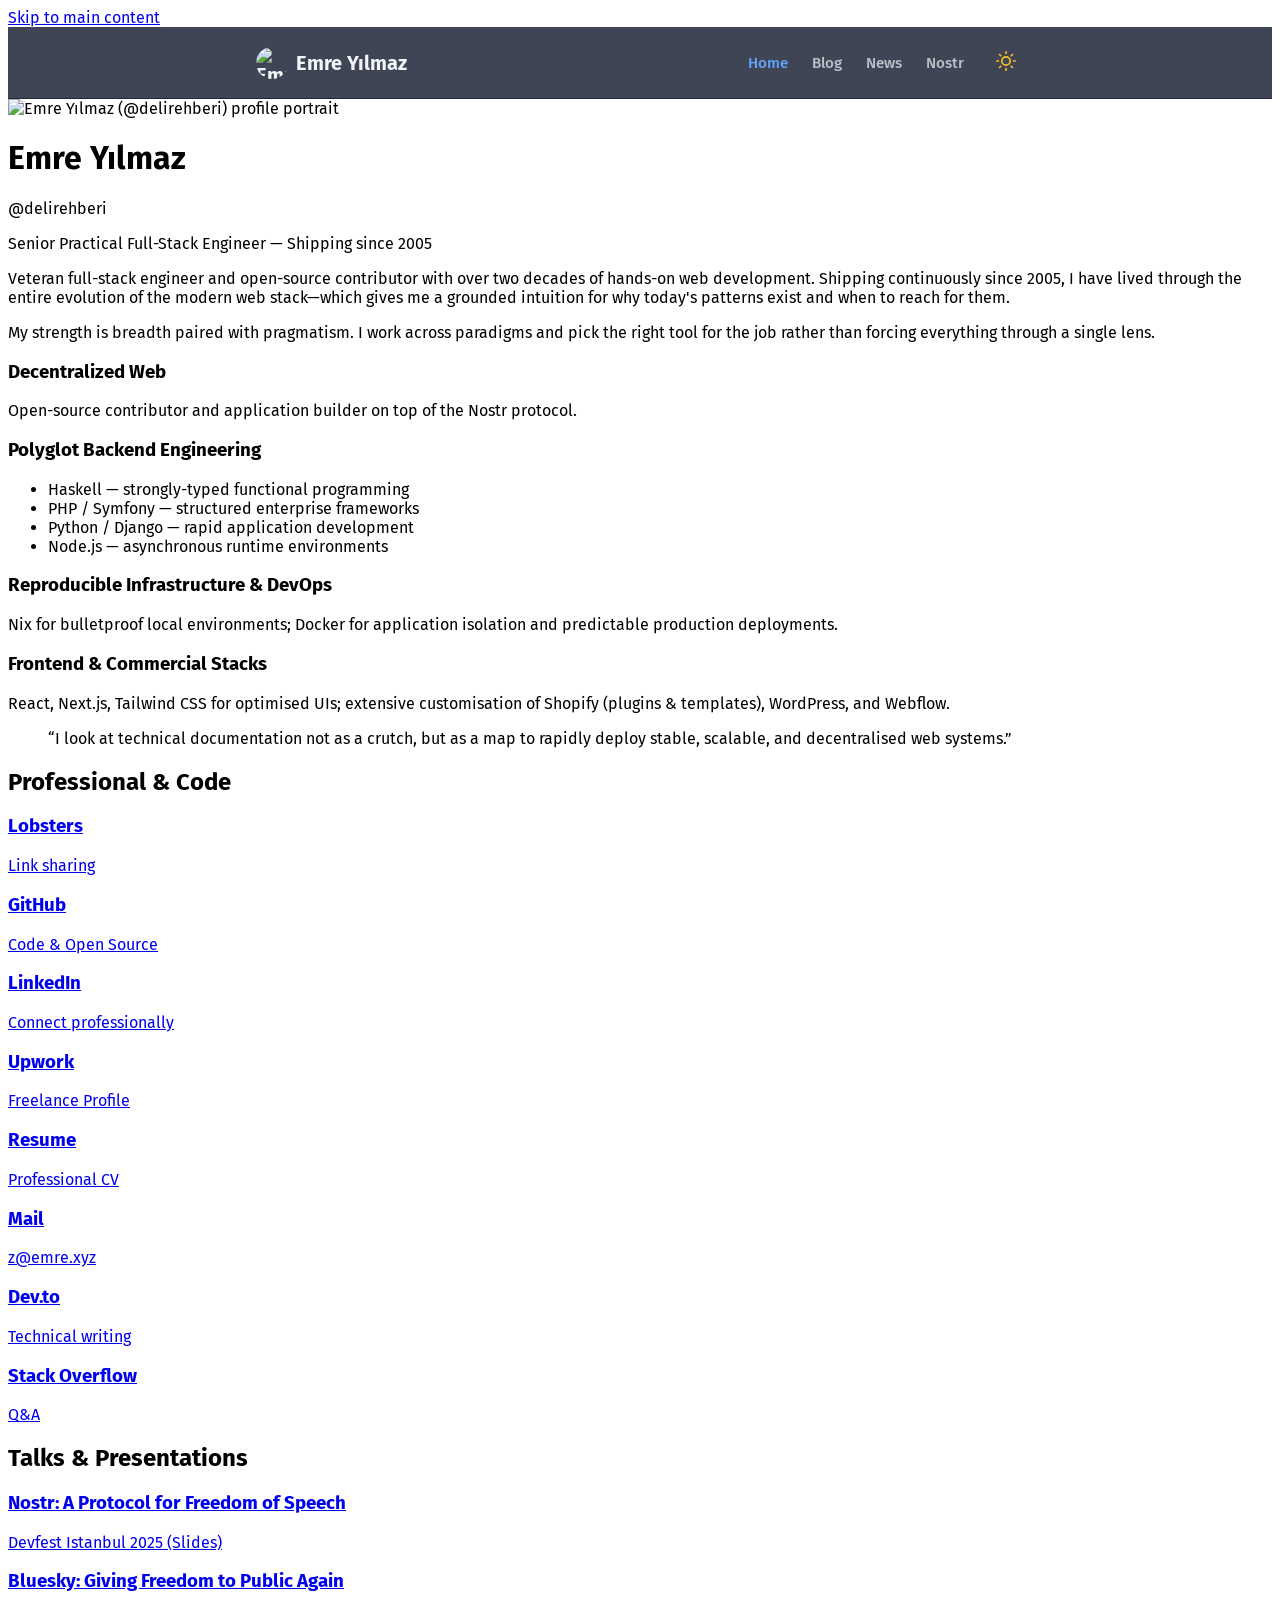
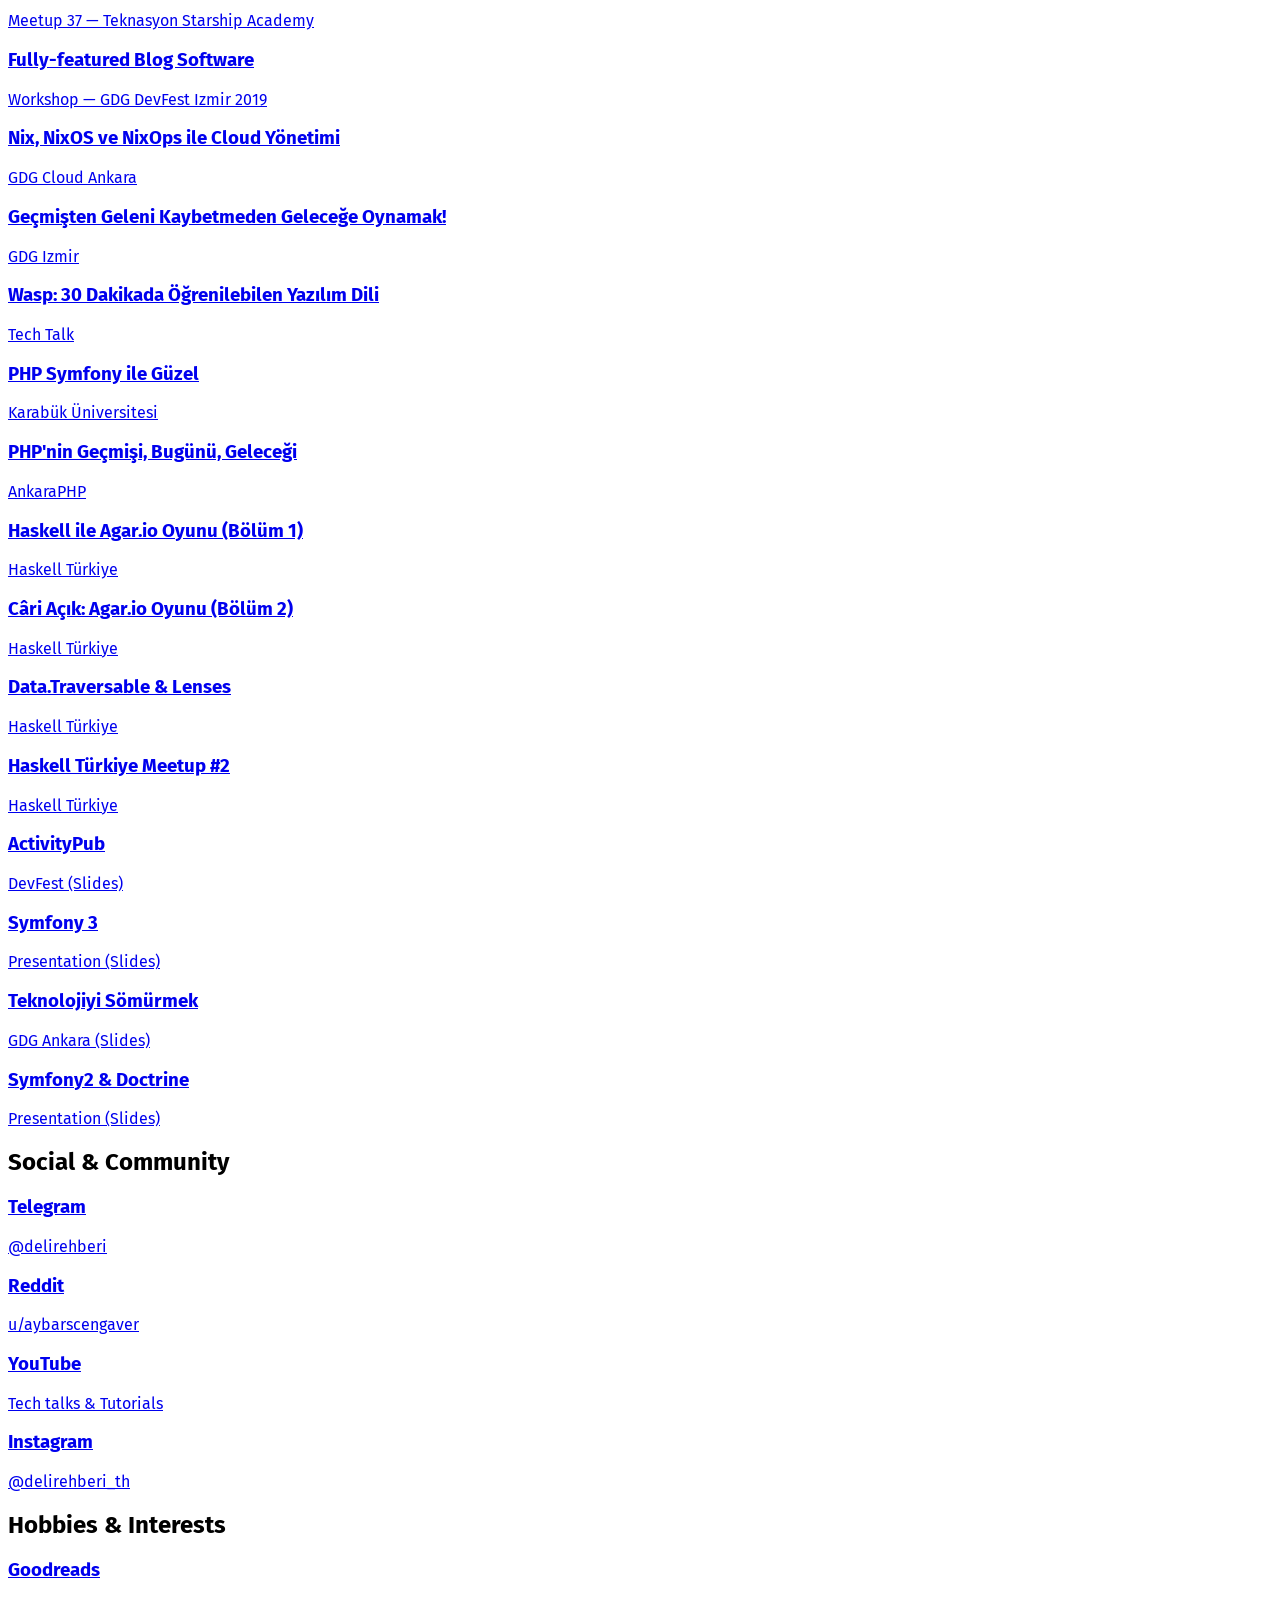
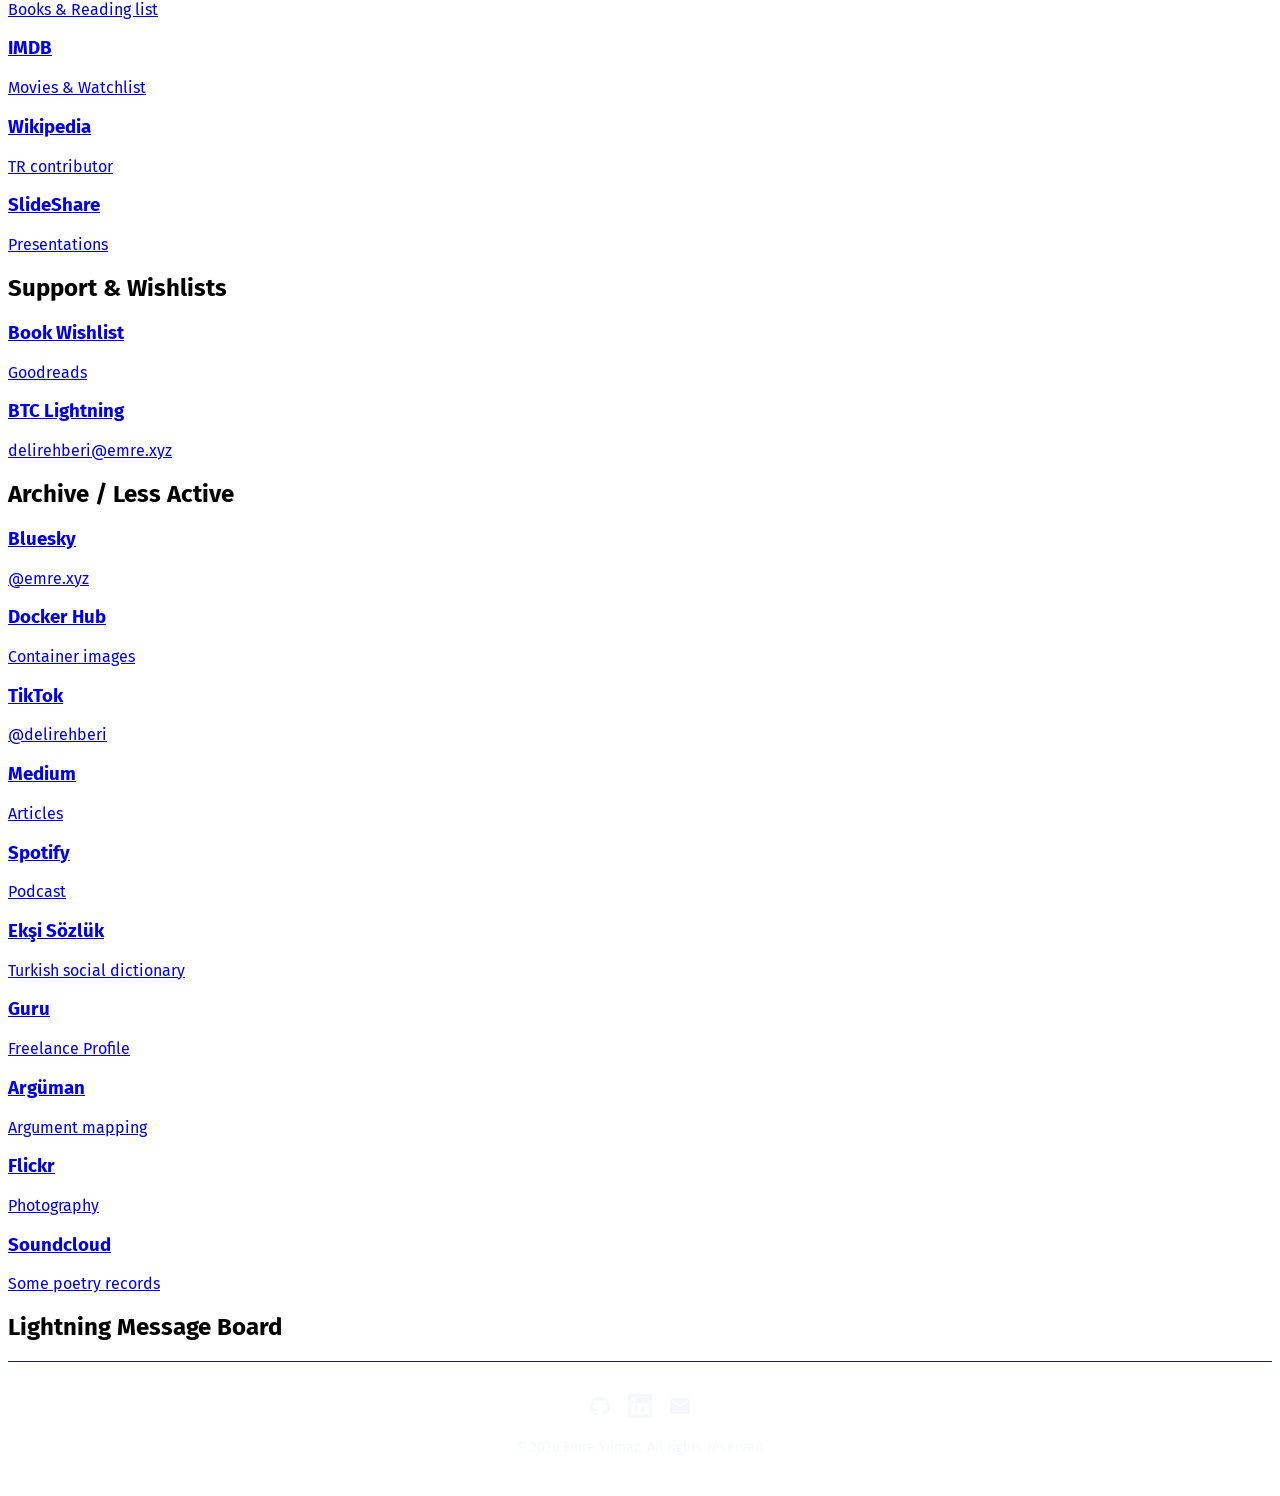
==== commit 65d3c457: "new section Signed-off-by: Emre YILMAZ <z@emre.xyz>" ====
--- a/index.html
+++ b/index.html
@@ -440,6 +440,288 @@
             </div>
         </section>
 
+        <!-- Links Section: Talks & Presentations -->
+        <section aria-labelledby="section-talks" class="mt-12">
+            <div class="mb-6">
+                <h2 id="section-talks" class="text-xl font-bold text-slate-900 dark:text-white flex items-center gap-2">
+                    <i class="ph-duotone ph-presentation text-red-500" aria-hidden="true"></i> Talks &amp; Presentations
+                </h2>
+            </div>
+            <div class="grid gap-4 md:grid-cols-2">
+                <!-- Nostr: A Protocol for Freedom of Speech -->
+                <a href="https://www.slideshare.net/slideshow/nostr-a-protocol-for-freedom-of-speech/284524621" target="_blank" rel="noopener noreferrer"
+                    class="group relative flex items-center p-4 bg-white dark:bg-slate-800 border border-gray-200 dark:border-slate-700 rounded-xl shadow-sm hover:shadow-md hover:border-blue-600 dark:hover:border-blue-400 transition-all duration-200">
+                    <div
+                        class="flex-shrink-0 w-12 h-12 flex items-center justify-center rounded-lg bg-blue-100 text-blue-700 dark:bg-blue-900/30 dark:text-blue-400 group-hover:scale-110 transition-transform duration-200">
+                        <i class="ph-duotone ph-presentation-chart text-2xl" aria-hidden="true"></i>
+                    </div>
+                    <div class="ml-4 pr-6">
+                        <h3
+                            class="font-semibold text-slate-900 dark:text-white group-hover:text-blue-700 dark:group-hover:text-blue-400 transition-colors">
+                            Nostr: A Protocol for Freedom of Speech</h3>
+                        <p class="text-sm text-gray-500 dark:text-slate-400">Devfest Istanbul 2025 (Slides)</p>
+                    </div>
+                    <i
+                        class="ph-bold ph-arrow-up-right absolute top-4 right-4 text-gray-300 dark:text-slate-600 group-hover:text-blue-600 transition-colors" aria-hidden="true"></i>
+                </a>
+
+                <!-- Bluesky: Giving Freedom to Public Again -->
+                <a href="https://www.youtube.com/watch?v=TGUdPB2QJbk" target="_blank" rel="noopener noreferrer"
+                    class="group relative flex items-center p-4 bg-white dark:bg-slate-800 border border-gray-200 dark:border-slate-700 rounded-xl shadow-sm hover:shadow-md hover:border-red-500 dark:hover:border-red-500 transition-all duration-200">
+                    <div
+                        class="flex-shrink-0 w-12 h-12 flex items-center justify-center rounded-lg bg-red-100 text-red-600 dark:bg-red-900/30 dark:text-red-400 group-hover:scale-110 transition-transform duration-200">
+                        <i class="ph-duotone ph-youtube-logo text-2xl" aria-hidden="true"></i>
+                    </div>
+                    <div class="ml-4 pr-6">
+                        <h3
+                            class="font-semibold text-slate-900 dark:text-white group-hover:text-red-600 dark:group-hover:text-red-400 transition-colors">
+                            Bluesky: Giving Freedom to Public Again</h3>
+                        <p class="text-sm text-gray-500 dark:text-slate-400">Meetup 37 &mdash; Teknasyon Starship Academy</p>
+                    </div>
+                    <i
+                        class="ph-bold ph-arrow-up-right absolute top-4 right-4 text-gray-300 dark:text-slate-600 group-hover:text-red-500 transition-colors" aria-hidden="true"></i>
+                </a>
+
+                <!-- Fully-featured Blog Software (Workshop) -->
+                <a href="https://www.youtube.com/watch?v=jrpEMfx13zg" target="_blank" rel="noopener noreferrer"
+                    class="group relative flex items-center p-4 bg-white dark:bg-slate-800 border border-gray-200 dark:border-slate-700 rounded-xl shadow-sm hover:shadow-md hover:border-red-500 dark:hover:border-red-500 transition-all duration-200">
+                    <div
+                        class="flex-shrink-0 w-12 h-12 flex items-center justify-center rounded-lg bg-red-100 text-red-600 dark:bg-red-900/30 dark:text-red-400 group-hover:scale-110 transition-transform duration-200">
+                        <i class="ph-duotone ph-youtube-logo text-2xl" aria-hidden="true"></i>
+                    </div>
+                    <div class="ml-4 pr-6">
+                        <h3
+                            class="font-semibold text-slate-900 dark:text-white group-hover:text-red-600 dark:group-hover:text-red-400 transition-colors">
+                            Fully-featured Blog Software</h3>
+                        <p class="text-sm text-gray-500 dark:text-slate-400">Workshop &mdash; GDG DevFest Izmir 2019</p>
+                    </div>
+                    <i
+                        class="ph-bold ph-arrow-up-right absolute top-4 right-4 text-gray-300 dark:text-slate-600 group-hover:text-red-500 transition-colors" aria-hidden="true"></i>
+                </a>
+
+                <!-- Google Cloud Sunucularını Nix, NixOS & NixOps ile Yönetmek -->
+                <a href="https://www.youtube.com/watch?v=VIBPfXmkvr8" target="_blank" rel="noopener noreferrer"
+                    class="group relative flex items-center p-4 bg-white dark:bg-slate-800 border border-gray-200 dark:border-slate-700 rounded-xl shadow-sm hover:shadow-md hover:border-red-500 dark:hover:border-red-500 transition-all duration-200">
+                    <div
+                        class="flex-shrink-0 w-12 h-12 flex items-center justify-center rounded-lg bg-red-100 text-red-600 dark:bg-red-900/30 dark:text-red-400 group-hover:scale-110 transition-transform duration-200">
+                        <i class="ph-duotone ph-youtube-logo text-2xl" aria-hidden="true"></i>
+                    </div>
+                    <div class="ml-4 pr-6">
+                        <h3
+                            class="font-semibold text-slate-900 dark:text-white group-hover:text-red-600 dark:group-hover:text-red-400 transition-colors">
+                            Nix, NixOS ve NixOps ile Cloud Yönetimi</h3>
+                        <p class="text-sm text-gray-500 dark:text-slate-400">GDG Cloud Ankara</p>
+                    </div>
+                    <i
+                        class="ph-bold ph-arrow-up-right absolute top-4 right-4 text-gray-300 dark:text-slate-600 group-hover:text-red-500 transition-colors" aria-hidden="true"></i>
+                </a>
+
+                <!-- Geçmişten Geleni Kaybetmeden Geleceğe Oynamak! -->
+                <a href="https://www.youtube.com/watch?v=AQI64IUpVDI" target="_blank" rel="noopener noreferrer"
+                    class="group relative flex items-center p-4 bg-white dark:bg-slate-800 border border-gray-200 dark:border-slate-700 rounded-xl shadow-sm hover:shadow-md hover:border-red-500 dark:hover:border-red-500 transition-all duration-200">
+                    <div
+                        class="flex-shrink-0 w-12 h-12 flex items-center justify-center rounded-lg bg-red-100 text-red-600 dark:bg-red-900/30 dark:text-red-400 group-hover:scale-110 transition-transform duration-200">
+                        <i class="ph-duotone ph-youtube-logo text-2xl" aria-hidden="true"></i>
+                    </div>
+                    <div class="ml-4 pr-6">
+                        <h3
+                            class="font-semibold text-slate-900 dark:text-white group-hover:text-red-600 dark:group-hover:text-red-400 transition-colors">
+                            Ge&ccedil;mi&#351;ten Geleni Kaybetmeden Gelece&#287;e Oynamak!</h3>
+                        <p class="text-sm text-gray-500 dark:text-slate-400">GDG Izmir</p>
+                    </div>
+                    <i
+                        class="ph-bold ph-arrow-up-right absolute top-4 right-4 text-gray-300 dark:text-slate-600 group-hover:text-red-500 transition-colors" aria-hidden="true"></i>
+                </a>
+
+                <!-- Wasp - 30 Dakikada Öğrenilebilen Yazılım Dili -->
+                <a href="https://www.youtube.com/watch?v=ErLQMi_IoQw" target="_blank" rel="noopener noreferrer"
+                    class="group relative flex items-center p-4 bg-white dark:bg-slate-800 border border-gray-200 dark:border-slate-700 rounded-xl shadow-sm hover:shadow-md hover:border-red-500 dark:hover:border-red-500 transition-all duration-200">
+                    <div
+                        class="flex-shrink-0 w-12 h-12 flex items-center justify-center rounded-lg bg-red-100 text-red-600 dark:bg-red-900/30 dark:text-red-400 group-hover:scale-110 transition-transform duration-200">
+                        <i class="ph-duotone ph-youtube-logo text-2xl" aria-hidden="true"></i>
+                    </div>
+                    <div class="ml-4 pr-6">
+                        <h3
+                            class="font-semibold text-slate-900 dark:text-white group-hover:text-red-600 dark:group-hover:text-red-400 transition-colors">
+                            Wasp: 30 Dakikada &Ouml;&#287;renilebilen Yaz&#305;l&#305;m Dili</h3>
+                        <p class="text-sm text-gray-500 dark:text-slate-400">Tech Talk</p>
+                    </div>
+                    <i
+                        class="ph-bold ph-arrow-up-right absolute top-4 right-4 text-gray-300 dark:text-slate-600 group-hover:text-red-500 transition-colors" aria-hidden="true"></i>
+                </a>
+
+                <!-- PHP Symfony ile Güzel -->
+                <a href="https://www.youtube.com/watch?v=YeDjDVckwm0" target="_blank" rel="noopener noreferrer"
+                    class="group relative flex items-center p-4 bg-white dark:bg-slate-800 border border-gray-200 dark:border-slate-700 rounded-xl shadow-sm hover:shadow-md hover:border-red-500 dark:hover:border-red-500 transition-all duration-200">
+                    <div
+                        class="flex-shrink-0 w-12 h-12 flex items-center justify-center rounded-lg bg-red-100 text-red-600 dark:bg-red-900/30 dark:text-red-400 group-hover:scale-110 transition-transform duration-200">
+                        <i class="ph-duotone ph-youtube-logo text-2xl" aria-hidden="true"></i>
+                    </div>
+                    <div class="ml-4 pr-6">
+                        <h3
+                            class="font-semibold text-slate-900 dark:text-white group-hover:text-red-600 dark:group-hover:text-red-400 transition-colors">
+                            PHP Symfony ile G&uuml;zel</h3>
+                        <p class="text-sm text-gray-500 dark:text-slate-400">Karab&uuml;k &Uuml;niversitesi</p>
+                    </div>
+                    <i
+                        class="ph-bold ph-arrow-up-right absolute top-4 right-4 text-gray-300 dark:text-slate-600 group-hover:text-red-500 transition-colors" aria-hidden="true"></i>
+                </a>
+
+                <!-- PHP'nin geçmişi, bugünü, geleceği -->
+                <a href="https://www.youtube.com/watch?v=toweqQQDVwE" target="_blank" rel="noopener noreferrer"
+                    class="group relative flex items-center p-4 bg-white dark:bg-slate-800 border border-gray-200 dark:border-slate-700 rounded-xl shadow-sm hover:shadow-md hover:border-red-500 dark:hover:border-red-500 transition-all duration-200">
+                    <div
+                        class="flex-shrink-0 w-12 h-12 flex items-center justify-center rounded-lg bg-red-100 text-red-600 dark:bg-red-900/30 dark:text-red-400 group-hover:scale-110 transition-transform duration-200">
+                        <i class="ph-duotone ph-youtube-logo text-2xl" aria-hidden="true"></i>
+                    </div>
+                    <div class="ml-4 pr-6">
+                        <h3
+                            class="font-semibold text-slate-900 dark:text-white group-hover:text-red-600 dark:group-hover:text-red-400 transition-colors">
+                            PHP'nin Ge&ccedil;mi&#351;i, Bug&uuml;n&uuml;, Gelece&#287;i</h3>
+                        <p class="text-sm text-gray-500 dark:text-slate-400">AnkaraPHP</p>
+                    </div>
+                    <i
+                        class="ph-bold ph-arrow-up-right absolute top-4 right-4 text-gray-300 dark:text-slate-600 group-hover:text-red-500 transition-colors" aria-hidden="true"></i>
+                </a>
+
+                <!-- Haskell ile AgarIO benzeri oyun yapımı (Bölüm 1) -->
+                <a href="https://www.youtube.com/watch?v=xbeWTD1dyPU" target="_blank" rel="noopener noreferrer"
+                    class="group relative flex items-center p-4 bg-white dark:bg-slate-800 border border-gray-200 dark:border-slate-700 rounded-xl shadow-sm hover:shadow-md hover:border-red-500 dark:hover:border-red-500 transition-all duration-200">
+                    <div
+                        class="flex-shrink-0 w-12 h-12 flex items-center justify-center rounded-lg bg-red-100 text-red-600 dark:bg-red-900/30 dark:text-red-400 group-hover:scale-110 transition-transform duration-200">
+                        <i class="ph-duotone ph-youtube-logo text-2xl" aria-hidden="true"></i>
+                    </div>
+                    <div class="ml-4 pr-6">
+                        <h3
+                            class="font-semibold text-slate-900 dark:text-white group-hover:text-red-600 dark:group-hover:text-red-400 transition-colors">
+                            Haskell ile Agar.io Oyunu (B&ouml;l&uuml;m 1)</h3>
+                        <p class="text-sm text-gray-500 dark:text-slate-400">Haskell T&uuml;rkiye</p>
+                    </div>
+                    <i
+                        class="ph-bold ph-arrow-up-right absolute top-4 right-4 text-gray-300 dark:text-slate-600 group-hover:text-red-500 transition-colors" aria-hidden="true"></i>
+                </a>
+
+                <!-- Câri Açık - agar.io benzeri oyun yapımı ikinci bölüm -->
+                <a href="https://www.youtube.com/watch?v=nu_ttkvkNJY" target="_blank" rel="noopener noreferrer"
+                    class="group relative flex items-center p-4 bg-white dark:bg-slate-800 border border-gray-200 dark:border-slate-700 rounded-xl shadow-sm hover:shadow-md hover:border-red-500 dark:hover:border-red-500 transition-all duration-200">
+                    <div
+                        class="flex-shrink-0 w-12 h-12 flex items-center justify-center rounded-lg bg-red-100 text-red-600 dark:bg-red-900/30 dark:text-red-400 group-hover:scale-110 transition-transform duration-200">
+                        <i class="ph-duotone ph-youtube-logo text-2xl" aria-hidden="true"></i>
+                    </div>
+                    <div class="ml-4 pr-6">
+                        <h3
+                            class="font-semibold text-slate-900 dark:text-white group-hover:text-red-600 dark:group-hover:text-red-400 transition-colors">
+                            C&acirc;ri A&ccedil;&#305;k: Agar.io Oyunu (B&ouml;l&uuml;m 2)</h3>
+                        <p class="text-sm text-gray-500 dark:text-slate-400">Haskell T&uuml;rkiye</p>
+                    </div>
+                    <i
+                        class="ph-bold ph-arrow-up-right absolute top-4 right-4 text-gray-300 dark:text-slate-600 group-hover:text-red-500 transition-colors" aria-hidden="true"></i>
+                </a>
+
+                <!-- Data.Traversable & Lenses -->
+                <a href="https://www.youtube.com/watch?v=Wp5Puu8Hkz0" target="_blank" rel="noopener noreferrer"
+                    class="group relative flex items-center p-4 bg-white dark:bg-slate-800 border border-gray-200 dark:border-slate-700 rounded-xl shadow-sm hover:shadow-md hover:border-red-500 dark:hover:border-red-500 transition-all duration-200">
+                    <div
+                        class="flex-shrink-0 w-12 h-12 flex items-center justify-center rounded-lg bg-red-100 text-red-600 dark:bg-red-900/30 dark:text-red-400 group-hover:scale-110 transition-transform duration-200">
+                        <i class="ph-duotone ph-youtube-logo text-2xl" aria-hidden="true"></i>
+                    </div>
+                    <div class="ml-4 pr-6">
+                        <h3
+                            class="font-semibold text-slate-900 dark:text-white group-hover:text-red-600 dark:group-hover:text-red-400 transition-colors">
+                            Data.Traversable &amp; Lenses</h3>
+                        <p class="text-sm text-gray-500 dark:text-slate-400">Haskell T&uuml;rkiye</p>
+                    </div>
+                    <i
+                        class="ph-bold ph-arrow-up-right absolute top-4 right-4 text-gray-300 dark:text-slate-600 group-hover:text-red-500 transition-colors" aria-hidden="true"></i>
+                </a>
+
+                <!-- Haskell Türkiye Meetup #2 -->
+                <a href="https://www.youtube.com/watch?v=kW0KjR40nII" target="_blank" rel="noopener noreferrer"
+                    class="group relative flex items-center p-4 bg-white dark:bg-slate-800 border border-gray-200 dark:border-slate-700 rounded-xl shadow-sm hover:shadow-md hover:border-red-500 dark:hover:border-red-500 transition-all duration-200">
+                    <div
+                        class="flex-shrink-0 w-12 h-12 flex items-center justify-center rounded-lg bg-red-100 text-red-600 dark:bg-red-900/30 dark:text-red-400 group-hover:scale-110 transition-transform duration-200">
+                        <i class="ph-duotone ph-youtube-logo text-2xl" aria-hidden="true"></i>
+                    </div>
+                    <div class="ml-4 pr-6">
+                        <h3
+                            class="font-semibold text-slate-900 dark:text-white group-hover:text-red-600 dark:group-hover:text-red-400 transition-colors">
+                            Haskell T&uuml;rkiye Meetup #2</h3>
+                        <p class="text-sm text-gray-500 dark:text-slate-400">Haskell T&uuml;rkiye</p>
+                    </div>
+                    <i
+                        class="ph-bold ph-arrow-up-right absolute top-4 right-4 text-gray-300 dark:text-slate-600 group-hover:text-red-500 transition-colors" aria-hidden="true"></i>
+                </a>
+
+                <!-- ActivityPub -->
+                <a href="https://www.slideshare.net/slideshow/activitypub/123282157" target="_blank" rel="noopener noreferrer"
+                    class="group relative flex items-center p-4 bg-white dark:bg-slate-800 border border-gray-200 dark:border-slate-700 rounded-xl shadow-sm hover:shadow-md hover:border-blue-600 dark:hover:border-blue-400 transition-all duration-200">
+                    <div
+                        class="flex-shrink-0 w-12 h-12 flex items-center justify-center rounded-lg bg-blue-100 text-blue-700 dark:bg-blue-900/30 dark:text-blue-400 group-hover:scale-110 transition-transform duration-200">
+                        <i class="ph-duotone ph-presentation-chart text-2xl" aria-hidden="true"></i>
+                    </div>
+                    <div class="ml-4 pr-6">
+                        <h3
+                            class="font-semibold text-slate-900 dark:text-white group-hover:text-blue-700 dark:group-hover:text-blue-400 transition-colors">
+                            ActivityPub</h3>
+                        <p class="text-sm text-gray-500 dark:text-slate-400">DevFest (Slides)</p>
+                    </div>
+                    <i
+                        class="ph-bold ph-arrow-up-right absolute top-4 right-4 text-gray-300 dark:text-slate-600 group-hover:text-blue-600 transition-colors" aria-hidden="true"></i>
+                </a>
+
+                <!-- Symfony 3 -->
+                <a href="https://www.slideshare.net/slideshow/symfony-3-56034343/56034343" target="_blank" rel="noopener noreferrer"
+                    class="group relative flex items-center p-4 bg-white dark:bg-slate-800 border border-gray-200 dark:border-slate-700 rounded-xl shadow-sm hover:shadow-md hover:border-blue-600 dark:hover:border-blue-400 transition-all duration-200">
+                    <div
+                        class="flex-shrink-0 w-12 h-12 flex items-center justify-center rounded-lg bg-blue-100 text-blue-700 dark:bg-blue-900/30 dark:text-blue-400 group-hover:scale-110 transition-transform duration-200">
+                        <i class="ph-duotone ph-presentation-chart text-2xl" aria-hidden="true"></i>
+                    </div>
+                    <div class="ml-4 pr-6">
+                        <h3
+                            class="font-semibold text-slate-900 dark:text-white group-hover:text-blue-700 dark:group-hover:text-blue-400 transition-colors">
+                            Symfony 3</h3>
+                        <p class="text-sm text-gray-500 dark:text-slate-400">Presentation (Slides)</p>
+                    </div>
+                    <i
+                        class="ph-bold ph-arrow-up-right absolute top-4 right-4 text-gray-300 dark:text-slate-600 group-hover:text-blue-600 transition-colors" aria-hidden="true"></i>
+                </a>
+
+                <!-- Teknolojiyi Sömürmek -->
+                <a href="https://www.slideshare.net/slideshow/teknolojiyi-smrmek-gdgankara/55125724" target="_blank" rel="noopener noreferrer"
+                    class="group relative flex items-center p-4 bg-white dark:bg-slate-800 border border-gray-200 dark:border-slate-700 rounded-xl shadow-sm hover:shadow-md hover:border-blue-600 dark:hover:border-blue-400 transition-all duration-200">
+                    <div
+                        class="flex-shrink-0 w-12 h-12 flex items-center justify-center rounded-lg bg-blue-100 text-blue-700 dark:bg-blue-900/30 dark:text-blue-400 group-hover:scale-110 transition-transform duration-200">
+                        <i class="ph-duotone ph-presentation-chart text-2xl" aria-hidden="true"></i>
+                    </div>
+                    <div class="ml-4 pr-6">
+                        <h3
+                            class="font-semibold text-slate-900 dark:text-white group-hover:text-blue-700 dark:group-hover:text-blue-400 transition-colors">
+                            Teknolojiyi S&ouml;m&uuml;rmek</h3>
+                        <p class="text-sm text-gray-500 dark:text-slate-400">GDG Ankara (Slides)</p>
+                    </div>
+                    <i
+                        class="ph-bold ph-arrow-up-right absolute top-4 right-4 text-gray-300 dark:text-slate-600 group-hover:text-blue-600 transition-colors" aria-hidden="true"></i>
+                </a>
+
+                <!-- Symfony2 & doctrine -->
+                <a href="https://www.slideshare.net/slideshow/symfony2-doctrine/42879246" target="_blank" rel="noopener noreferrer"
+                    class="group relative flex items-center p-4 bg-white dark:bg-slate-800 border border-gray-200 dark:border-slate-700 rounded-xl shadow-sm hover:shadow-md hover:border-blue-600 dark:hover:border-blue-400 transition-all duration-200">
+                    <div
+                        class="flex-shrink-0 w-12 h-12 flex items-center justify-center rounded-lg bg-blue-100 text-blue-700 dark:bg-blue-900/30 dark:text-blue-400 group-hover:scale-110 transition-transform duration-200">
+                        <i class="ph-duotone ph-presentation-chart text-2xl" aria-hidden="true"></i>
+                    </div>
+                    <div class="ml-4 pr-6">
+                        <h3
+                            class="font-semibold text-slate-900 dark:text-white group-hover:text-blue-700 dark:group-hover:text-blue-400 transition-colors">
+                            Symfony2 &amp; Doctrine</h3>
+                        <p class="text-sm text-gray-500 dark:text-slate-400">Presentation (Slides)</p>
+                    </div>
+                    <i
+                        class="ph-bold ph-arrow-up-right absolute top-4 right-4 text-gray-300 dark:text-slate-600 group-hover:text-blue-600 transition-colors" aria-hidden="true"></i>
+                </a>
+            </div>
+        </section>
+
         <!-- Links Section: Social & Community -->
         <section aria-labelledby="section-social" class="mt-12">
             <div class="mb-6">
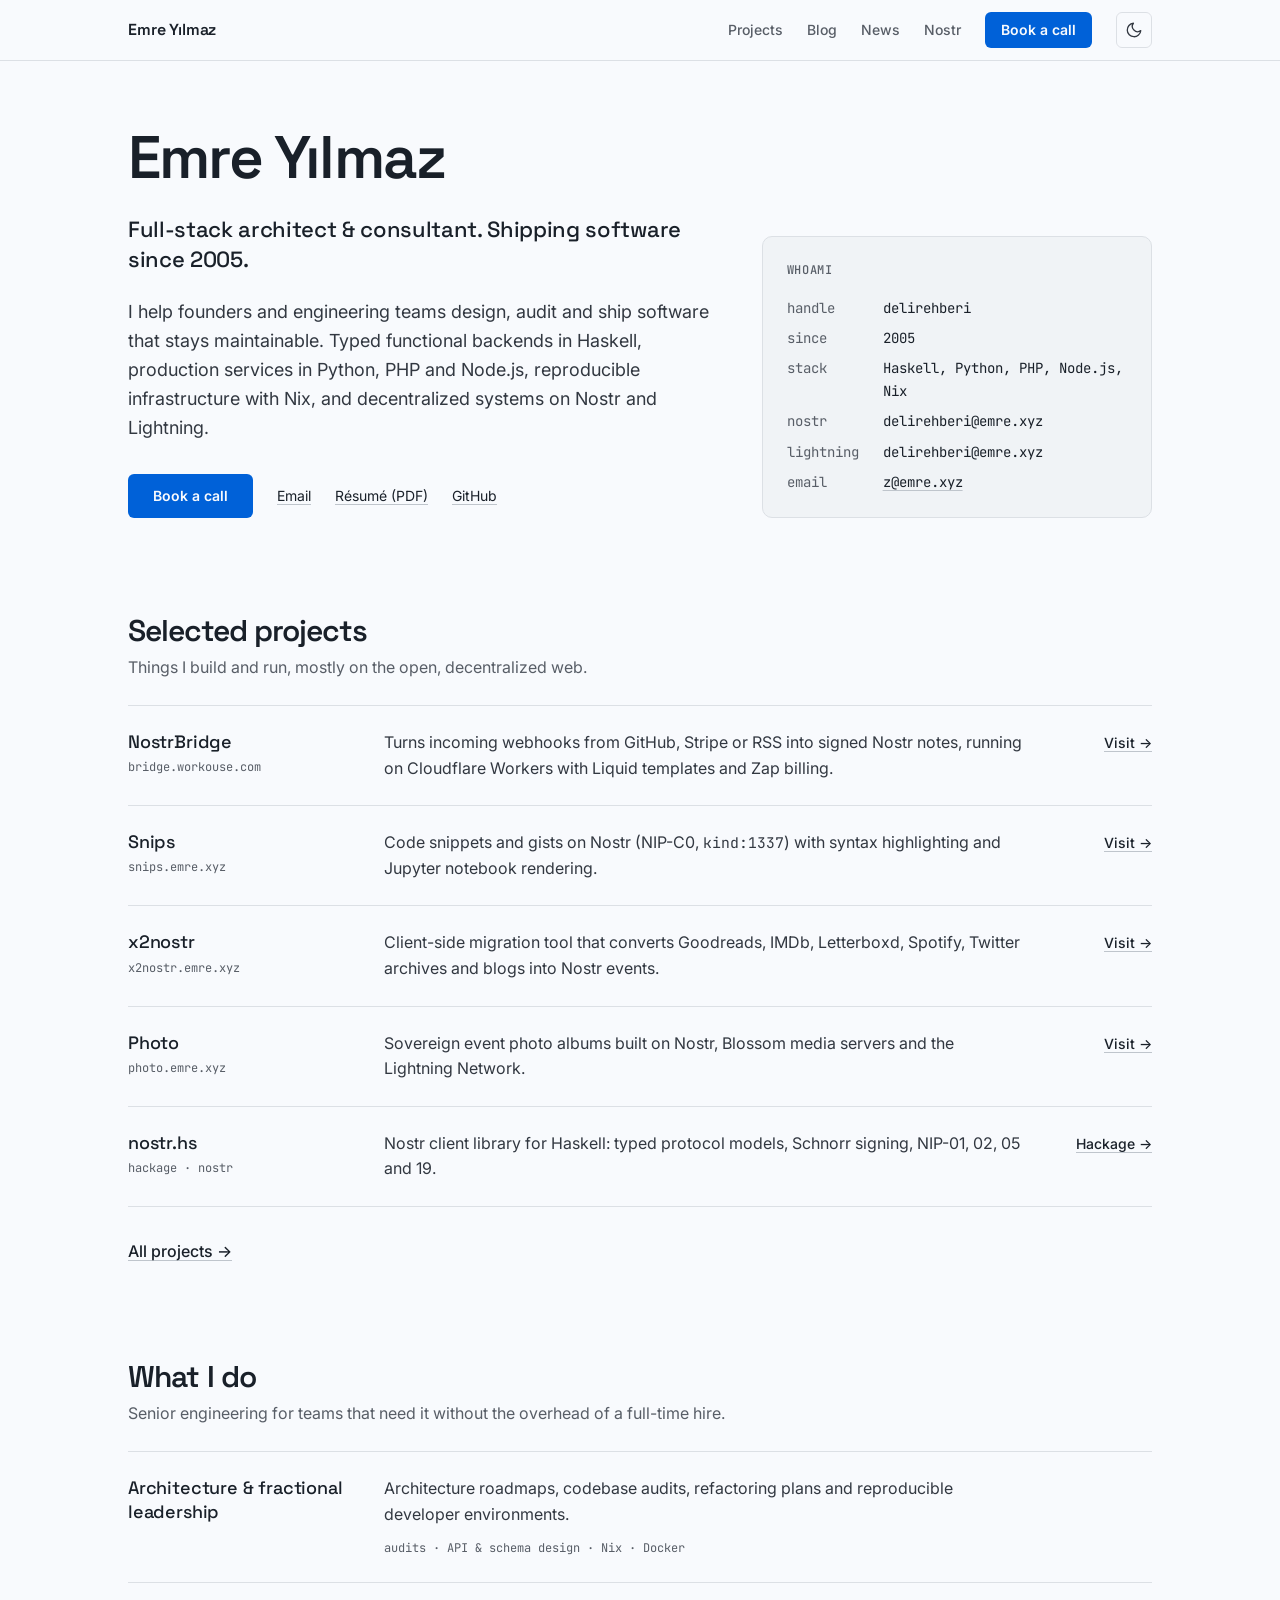
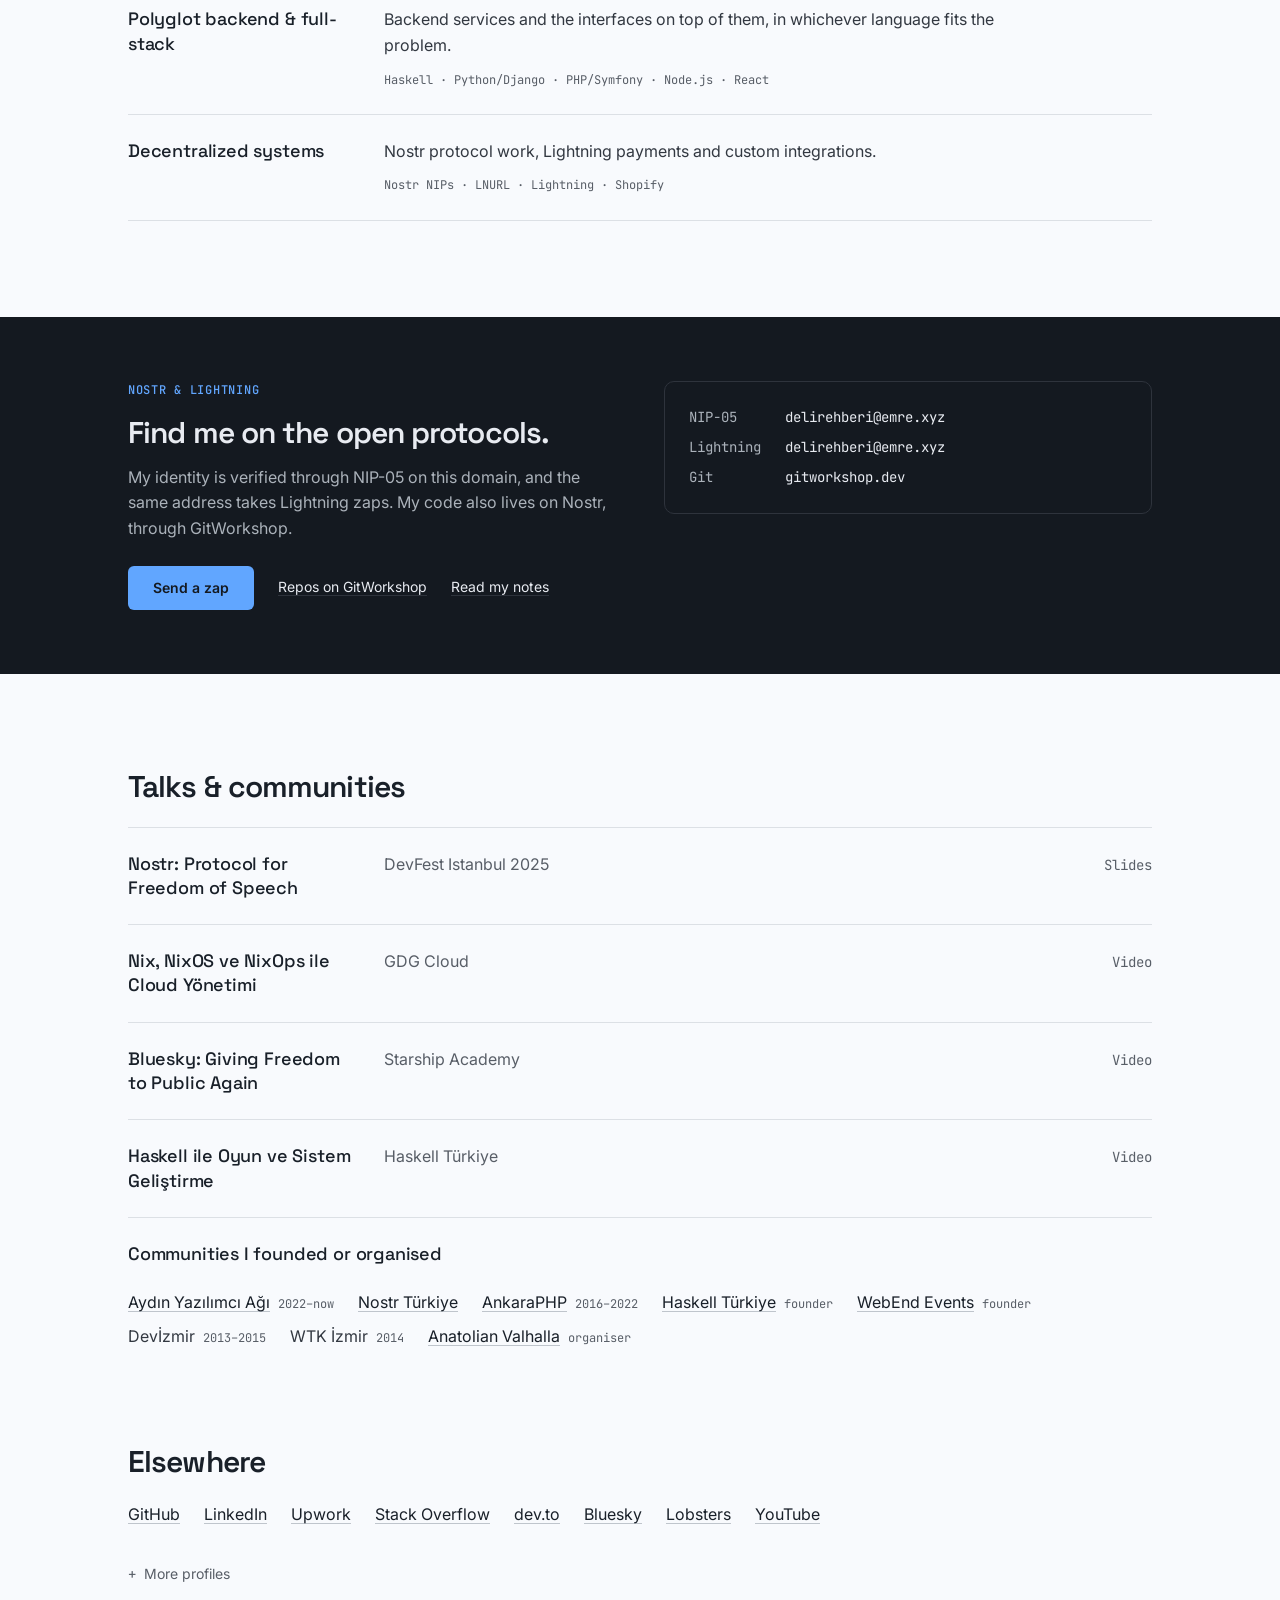
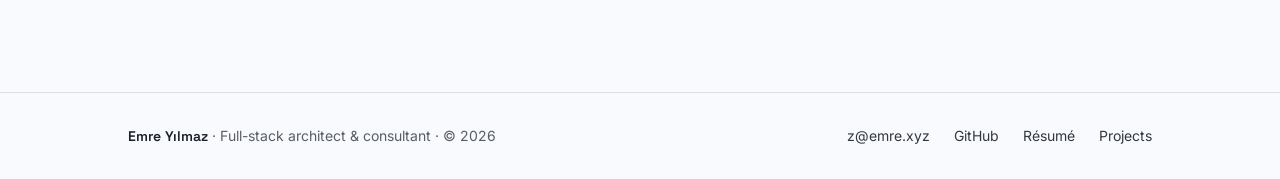
==== commit c5c0f005: "projects, theme update Signed-off-by: Emre YILMAZ <z@emre.xyz>" ====
--- a/index.html
+++ b/index.html
@@ -1,27 +1,27 @@
 <!DOCTYPE html>
-<html lang="en" class="scroll-smooth">
+<html lang="en">
 
 <head>
     <meta charset="UTF-8">
     <meta name="viewport" content="width=device-width, initial-scale=1.0">
-    <title>Emre Yılmaz (@delirehberi) - Senior Full-Stack Engineer</title>
+    <title>Emre Yılmaz — Full-Stack Architect &amp; Consultant</title>
     <meta name="description"
-        content="Personal landing page and hub of Emre Yılmaz (@delirehberi), Senior Practical Full-Stack Engineer shipping since 2005. Decentralized Web (Nostr), Haskell, Node.js, Python, Nix.">
+        content="Full-stack architect and engineering consultant shipping software since 2005. Fractional tech leadership, polyglot backends (Haskell, Python, PHP, Node.js), Nix, and decentralized systems on Nostr and Lightning.">
     <meta name="author" content="Emre Yılmaz">
     <meta name="robots" content="index, follow, max-image-preview:large, max-snippet:-1, max-video-preview:-1">
     <link rel="canonical" href="https://emre.xyz/">
-
-    <!-- Mobile Theme Color -->
-    <meta name="theme-color" content="#0f172a" media="(prefers-color-scheme: dark)">
-    <meta name="theme-color" content="#f8fafc" media="(prefers-color-scheme: light)">
-
-    <!-- Open Graph / Facebook -->
+    <link rel="webmention" href="https://webmention.io/emre.xyz/webmention" />
+
+    <meta name="theme-color" content="#0f1217" media="(prefers-color-scheme: dark)">
+    <meta name="theme-color" content="#f8f9fb" media="(prefers-color-scheme: light)">
+
+    <!-- Open Graph -->
     <meta property="og:site_name" content="emre.xyz">
     <meta property="og:type" content="profile">
     <meta property="og:url" content="https://emre.xyz/">
-    <meta property="og:title" content="Emre Yılmaz (@delirehberi) - Senior Full-Stack Engineer">
+    <meta property="og:title" content="Emre Yılmaz — Full-Stack Architect &amp; Consultant">
     <meta property="og:description"
-        content="Senior Practical Full-Stack Engineer shipping since 2005. Decentralized Web (Nostr), Haskell, Node.js, Python, Nix, and scalable web systems.">
+        content="Shipping software since 2005. Architecture, polyglot backends, reproducible infrastructure, and decentralized systems on Nostr and Lightning.">
     <meta property="og:image" content="https://emre.xyz/me.jpg">
     <meta property="og:image:alt" content="Emre Yılmaz (@delirehberi)">
     <meta property="og:locale" content="en_US">
@@ -33,54 +33,31 @@
     <meta name="twitter:card" content="summary_large_image">
     <meta name="twitter:site" content="@delirehberi">
     <meta name="twitter:creator" content="@delirehberi">
-    <meta name="twitter:title" content="Emre Yılmaz (@delirehberi) - Senior Full-Stack Engineer">
+    <meta name="twitter:title" content="Emre Yılmaz — Full-Stack Architect &amp; Consultant">
     <meta name="twitter:description"
-        content="Senior Practical Full-Stack Engineer shipping since 2005. Decentralized Web (Nostr), Haskell, Node.js, Python, Nix, and scalable web systems.">
+        content="Shipping software since 2005. Architecture, polyglot backends, reproducible infrastructure, and decentralized systems on Nostr and Lightning.">
     <meta name="twitter:image" content="https://emre.xyz/me.jpg">
     <meta name="twitter:image:alt" content="Emre Yılmaz (@delirehberi)">
 
-    <!-- Preconnect & Resource Hints -->
-    <link rel="preconnect" href="https://cdn.tailwindcss.com">
-    <link rel="preconnect" href="https://unpkg.com">
-    <link rel="preconnect" href="https://esm.sh">
-    <link rel="dns-prefetch" href="https://github.com">
-
-    <!-- Tailwind CSS -->
-    <script src="https://cdn.tailwindcss.com"></script>
-
-    <!-- Tailwind Configuration for Custom Colors/Fonts -->
+    <!-- Shared head: fonts, theme (applied before paint to avoid a flash), tokens + layout, chrome -->
+    <link rel="preconnect" href="https://fonts.googleapis.com">
+    <link rel="preconnect" href="https://fonts.gstatic.com" crossorigin>
     <script>
-        tailwind.config = {
-            darkMode: 'class',
-            theme: {
-                extend: {
-                    colors: {
-                        slate: {
-                            850: '#1e293b', // Custom darker slate
-                            900: '#0f172a',
-                        },
-                        primary: {
-                            50: '#eff6ff',
-                            100: '#dbeafe',
-                            500: '#3b82f6',
-                            600: '#2563eb',
-                            700: '#1d4ed8',
-                        }
-                    },
-                    fontFamily: {
-                        sans: ['Fira Sans', 'ui-sans-serif', 'system-ui', '-apple-system', 'BlinkMacSystemFont', 'Segoe UI', 'Roboto', 'Helvetica Neue', 'Arial', 'sans-serif'],
-                    }
-                }
+        (function () {
+            var query = '(prefers-color-scheme: dark)';
+            var dark;
+            try {
+                var saved = localStorage.getItem('theme');
+                dark = saved ? saved === 'dark' : window.matchMedia(query).matches;
+            } catch (error) {
+                dark = window.matchMedia(query).matches;
             }
-        }
+            if (dark) document.documentElement.classList.add('dark');
+        })();
     </script>
-
-    <!-- Theme CSS and Components -->
     <link rel="stylesheet" href="/components/theme.css">
+    <link rel="stylesheet" href="/components/site.css">
     <script type="module" src="/components/ui.js"></script>
-
-    <!-- Phosphor Icons -->
-    <script src="https://unpkg.com/@phosphor-icons/web"></script>
 
     <!-- Structured Data (JSON-LD) -->
     <script type="application/ld+json">
@@ -91,1022 +68,306 @@
           "@type": "WebSite",
           "@id": "https://emre.xyz/#website",
           "url": "https://emre.xyz/",
-          "name": "Emre Yılmaz Hub",
-          "description": "Personal landing page and hub of Emre Yılmaz (@delirehberi), Senior Practical Full-Stack Engineer.",
+          "name": "Emre Yılmaz — Engineering Consulting & Architecture",
+          "description": "Personal site of Emre Yılmaz, full-stack architect and engineering consultant.",
           "inLanguage": "en-US"
         },
         {
           "@type": "ProfilePage",
           "@id": "https://emre.xyz/#webpage",
           "url": "https://emre.xyz/",
-          "name": "Emre Yılmaz (@delirehberi) - Senior Full-Stack Engineer",
-          "isPartOf": {
-            "@id": "https://emre.xyz/#website"
-          },
-          "about": {
-            "@id": "https://emre.xyz/#person"
-          },
-          "mainEntity": {
-            "@id": "https://emre.xyz/#person"
-          }
+          "name": "Emre Yılmaz (@delirehberi) — Full-Stack Architect & Consultant",
+          "isPartOf": { "@id": "https://emre.xyz/#website" },
+          "about": { "@id": "https://emre.xyz/#person" },
+          "mainEntity": { "@id": "https://emre.xyz/#person" }
         },
         {
-          "@type": "Person",
+          "@type": ["Person", "ProfessionalService"],
           "@id": "https://emre.xyz/#person",
           "name": "Emre Yılmaz",
           "alternateName": "delirehberi",
-          "jobTitle": "Senior Practical Full-Stack Engineer",
+          "jobTitle": "Full-Stack Architect & Engineering Consultant",
           "url": "https://emre.xyz/",
           "image": "https://emre.xyz/me.jpg",
           "email": "mailto:z@emre.xyz",
-          "description": "Veteran full-stack engineer and open-source contributor with over two decades of hands-on web development shipping continuously since 2005.",
+          "description": "Full-stack architect and consultant shipping software since 2005. Polyglot backends, reproducible infrastructure, and decentralized systems.",
+          "priceRange": "$$$$",
           "knowsAbout": [
-            "Full-Stack Development",
-            "Decentralized Web",
-            "Nostr Protocol",
-            "Haskell",
-            "Node.js",
-            "Python",
-            "Django",
-            "Symfony",
-            "PHP",
-            "Nix",
-            "Docker",
-            "Cloudflare Workers",
-            "Tailwind CSS",
-            "React",
-            "Bitcoin Lightning"
+            "Software Architecture & Consulting",
+            "Fractional Tech Leadership",
+            "Polyglot Backend Systems",
+            "Haskell Functional Programming",
+            "Python & Django Architecture",
+            "PHP & Symfony Enterprise Systems",
+            "Node.js & TypeScript Ecosystem",
+            "Nix, NixOS & Reproducible Infrastructure",
+            "Docker & Microservices",
+            "Decentralized Web & Nostr Protocol",
+            "Bitcoin Lightning Network",
+            "React & Next.js Modern Frontends"
           ],
           "sameAs": [
+            "https://cal.emre.xyz",
+            "https://gitworkshop.dev/delirehberi@emre.xyz/",
             "https://github.com/delirehberi",
             "https://linkedin.com/in/delirehberi",
-            "https://lobste.rs/~delirehberi",
+            "https://www.upwork.com/freelancers/~0193fd6a7c0c7d5cb0",
             "https://dev.to/delirehberi",
             "https://stackoverflow.com/users/673223/delirehberi",
+            "https://lobste.rs/~delirehberi",
             "https://youtube.com/@delirehberi",
             "https://t.me/delirehberi",
-            "https://bsky.app/profile/emre.xyz",
-            "https://www.goodreads.com/user/show/25148560-emre",
-            "https://www.imdb.com/user/p.febeayahsjg2oatzn5bvzjwngm/",
-            "https://tr.wikipedia.org/wiki/Kullan%C4%B1c%C4%B1:Delirehberi",
-            "https://hub.docker.com/u/delirehberi",
-            "https://delirehberi.medium.com/",
-            "https://www.instagram.com/delirehberi_th",
-            "https://www.upwork.com/freelancers/~0193fd6a7c0c7d5cb0"
+            "https://bsky.app/profile/emre.xyz"
           ]
         }
       ]
     }
     </script>
-
-    <style>
-        body {
-            font-family: 'Fira Sans', sans-serif;
-        }
-
-        /* Custom Scrollbar for a cleaner look */
-        ::-webkit-scrollbar {
-            width: 8px;
-        }
-
-        ::-webkit-scrollbar-track {
-            background: transparent;
-        }
-
-        ::-webkit-scrollbar-thumb {
-            background: #cbd5e1;
-            border-radius: 4px;
-        }
-
-        .dark ::-webkit-scrollbar-thumb {
-            background: #475569;
-        }
-
-        ::-webkit-scrollbar-thumb:hover {
-            background: #94a3b8;
-        }
-    </style>
 </head>
 
-<body
-    class="bg-gray-50 text-slate-800 transition-colors duration-300 dark:bg-slate-900 dark:text-slate-100 min-h-screen flex flex-col">
-
-    <!-- Accessible Skip Link -->
-    <a href="#main-content"
-        class="sr-only focus:not-sr-only focus:fixed focus:top-4 focus:left-4 focus:z-50 focus:px-4 focus:py-2 focus:bg-primary-600 focus:text-white focus:rounded-lg focus:shadow-lg focus:outline-none">
-        Skip to main content
-    </a>
-
-    <!-- Shared Emre Header -->
+<body>
+    <a class="skip-link" href="#main-content">Skip to main content</a>
+
     <emre-header active-page="home"></emre-header>
 
-    <!-- Main Content -->
-    <main id="main-content" class="flex-grow w-full max-w-2xl mx-auto px-6 py-8 md:py-16">
-
-        <!-- Hero / Introduction -->
-        <header class="text-center mb-12">
-            <div class="relative inline-block mb-6 group">
-                <!-- Profile Image sourced from GitHub with explicit dimensions and high fetch priority -->
-                <div
-                    class="w-32 h-32 md:w-40 md:h-40 mx-auto rounded-full overflow-hidden border-4 border-white dark:border-slate-800 shadow-lg transition-transform duration-300 group-hover:scale-105">
-                    <img src="https://github.com/delirehberi.png"
-                        alt="Emre Yılmaz (@delirehberi) profile portrait"
-                        width="160"
-                        height="160"
-                        fetchpriority="high"
-                        decoding="async"
-                        class="w-full h-full object-cover">
+    <main id="main-content" class="page">
+
+        <!-- Intro -->
+        <section class="intro" aria-labelledby="intro-heading">
+            <div class="intro-text">
+                <h1 id="intro-heading">Emre Yılmaz</h1>
+                <p class="role">Full-stack architect &amp; consultant. Shipping software since 2005.</p>
+                <p class="lede">
+                    I help founders and engineering teams design, audit and ship software that stays maintainable.
+                    Typed functional backends in Haskell, production services in Python, PHP and Node.js,
+                    reproducible infrastructure with Nix, and decentralized systems on Nostr and Lightning.
+                </p>
+                <div class="actions">
+                    <a class="btn btn-primary" href="https://cal.emre.xyz" target="_blank" rel="noopener noreferrer">Book a call</a>
+                    <a href="mailto:z@emre.xyz">Email</a>
+                    <a href="/resume.pdf">Résumé (PDF)</a>
+                    <a href="https://github.com/delirehberi" target="_blank" rel="noopener noreferrer me">GitHub</a>
                 </div>
-                <!-- Status indicator -->
-                <div class="absolute bottom-2 right-2 md:right-4 w-5 h-5 bg-green-500 border-4 border-white dark:border-slate-900 rounded-full"
-                    title="Available for work" aria-label="Available for work"></div>
-            </div>
-
-            <h1 class="text-3xl md:text-4xl font-bold tracking-tight mb-2 text-slate-900 dark:text-white">
-                Emre Yılmaz
-            </h1>
-            <p class="text-primary-600 dark:text-primary-400 font-medium mb-4">@delirehberi</p>
-
-            <p class="text-sm font-semibold uppercase tracking-widest text-primary-600 dark:text-primary-400 mb-6">
-                Senior Practical Full-Stack Engineer &mdash; Shipping since 2005
-            </p>
-
-            <div class="text-left max-w-xl mx-auto space-y-5">
-                <p class="text-gray-600 dark:text-slate-300 leading-relaxed text-sm">
-                    Veteran full-stack engineer and open-source contributor with over two decades of hands-on
-                    web development. Shipping continuously since 2005, I have lived through the entire evolution
-                    of the modern web stack&mdash;which gives me a grounded intuition for why today's patterns
-                    exist and when to reach for them.
-                </p>
-                <p class="text-gray-600 dark:text-slate-300 leading-relaxed text-sm">
-                    My strength is breadth paired with pragmatism. I work across paradigms and pick the right
-                    tool for the job rather than forcing everything through a single lens.
-                </p>
-
-                <div class="rounded-xl border border-gray-100 dark:border-slate-700 bg-white dark:bg-slate-800/60 p-4 space-y-3">
-                    <h3 class="flex items-center gap-2 text-xs font-semibold uppercase tracking-wider text-slate-500 dark:text-slate-400">
-                        <i class="ph-duotone ph-globe-hemisphere-west text-base text-purple-500" aria-hidden="true"></i>
-                        Decentralized Web
-                    </h3>
-                    <p class="text-gray-600 dark:text-slate-300 text-sm leading-relaxed">
-                        Open-source contributor and application builder on top of the <span class="font-medium text-slate-800 dark:text-slate-100">Nostr protocol</span>.
-                    </p>
+            </div>
+
+            <aside class="whoami" aria-label="At a glance">
+                <span class="label">whoami</span>
+                <dl class="kv">
+                    <dt>handle</dt>
+                    <dd>delirehberi</dd>
+                    <dt>since</dt>
+                    <dd>2005</dd>
+                    <dt>stack</dt>
+                    <dd>Haskell, Python, PHP, Node.js, Nix</dd>
+                    <dt>nostr</dt>
+                    <dd>delirehberi@emre.xyz</dd>
+                    <dt>lightning</dt>
+                    <dd>delirehberi@emre.xyz</dd>
+                    <dt>email</dt>
+                    <dd><a href="mailto:z@emre.xyz">z@emre.xyz</a></dd>
+                </dl>
+            </aside>
+        </section>
+
+        <!-- Selected projects -->
+        <section class="section" aria-labelledby="projects-heading">
+            <div class="section-head">
+                <h2 id="projects-heading">Selected projects</h2>
+                <p>Things I build and run, mostly on the open, decentralized web.</p>
+            </div>
+
+            <ul class="index">
+                <li class="row">
+                    <div class="row-title">
+                        <h3><a href="https://bridge.workouse.com" target="_blank" rel="noopener noreferrer">NostrBridge</a></h3>
+                        <span class="row-url">bridge.workouse.com</span>
+                    </div>
+                    <p>Turns incoming webhooks from GitHub, Stripe or RSS into signed Nostr notes, running on Cloudflare Workers with Liquid templates and Zap billing.</p>
+                    <a class="arrow-link row-links" href="https://bridge.workouse.com" target="_blank" rel="noopener noreferrer" aria-label="Visit NostrBridge">Visit</a>
+                </li>
+                <li class="row">
+                    <div class="row-title">
+                        <h3><a href="https://snips.emre.xyz" target="_blank" rel="noopener noreferrer">Snips</a></h3>
+                        <span class="row-url">snips.emre.xyz</span>
+                    </div>
+                    <p>Code snippets and gists on Nostr (NIP-C0, <code>kind:1337</code>) with syntax highlighting and Jupyter notebook rendering.</p>
+                    <a class="arrow-link row-links" href="https://snips.emre.xyz" target="_blank" rel="noopener noreferrer" aria-label="Visit Snips">Visit</a>
+                </li>
+                <li class="row">
+                    <div class="row-title">
+                        <h3><a href="https://x2nostr.emre.xyz" target="_blank" rel="noopener noreferrer">x2nostr</a></h3>
+                        <span class="row-url">x2nostr.emre.xyz</span>
+                    </div>
+                    <p>Client-side migration tool that converts Goodreads, IMDb, Letterboxd, Spotify, Twitter archives and blogs into Nostr events.</p>
+                    <a class="arrow-link row-links" href="https://x2nostr.emre.xyz" target="_blank" rel="noopener noreferrer" aria-label="Visit x2nostr">Visit</a>
+                </li>
+                <li class="row">
+                    <div class="row-title">
+                        <h3><a href="https://photo.emre.xyz" target="_blank" rel="noopener noreferrer">Photo</a></h3>
+                        <span class="row-url">photo.emre.xyz</span>
+                    </div>
+                    <p>Sovereign event photo albums built on Nostr, Blossom media servers and the Lightning Network.</p>
+                    <a class="arrow-link row-links" href="https://photo.emre.xyz" target="_blank" rel="noopener noreferrer" aria-label="Visit Photo">Visit</a>
+                </li>
+                <li class="row">
+                    <div class="row-title">
+                        <h3><a href="https://hackage.haskell.org/package/nostr" target="_blank" rel="noopener noreferrer">nostr.hs</a></h3>
+                        <span class="row-url">hackage · nostr</span>
+                    </div>
+                    <p>Nostr client library for Haskell: typed protocol models, Schnorr signing, NIP-01, 02, 05 and 19.</p>
+                    <a class="arrow-link row-links" href="https://hackage.haskell.org/package/nostr" target="_blank" rel="noopener noreferrer" aria-label="View nostr.hs on Hackage">Hackage</a>
+                </li>
+            </ul>
+
+            <p class="section-foot"><a class="arrow-link" href="/projects/">All projects</a></p>
+        </section>
+
+        <!-- What I do -->
+        <section class="section" aria-labelledby="work-heading">
+            <div class="section-head">
+                <h2 id="work-heading">What I do</h2>
+                <p>Senior engineering for teams that need it without the overhead of a full-time hire.</p>
+            </div>
+
+            <ul class="index">
+                <li class="row row-pair">
+                    <h3>Architecture &amp; fractional leadership</h3>
+                    <div class="row-body">
+                        <p>Architecture roadmaps, codebase audits, refactoring plans and reproducible developer environments.</p>
+                        <span class="stack">audits · API &amp; schema design · Nix · Docker</span>
+                    </div>
+                </li>
+                <li class="row row-pair">
+                    <h3>Polyglot backend &amp; full-stack</h3>
+                    <div class="row-body">
+                        <p>Backend services and the interfaces on top of them, in whichever language fits the problem.</p>
+                        <span class="stack">Haskell · Python/Django · PHP/Symfony · Node.js · React</span>
+                    </div>
+                </li>
+                <li class="row row-pair">
+                    <h3>Decentralized systems</h3>
+                    <div class="row-body">
+                        <p>Nostr protocol work, Lightning payments and custom integrations.</p>
+                        <span class="stack">Nostr NIPs · LNURL · Lightning · Shopify</span>
+                    </div>
+                </li>
+            </ul>
+        </section>
+
+        <!-- Nostr & Lightning identity (the page's one dark band) -->
+        <section class="band" aria-labelledby="nostr-heading">
+            <div class="band-inner">
+                <div class="band-copy">
+                    <span class="label">Nostr &amp; Lightning</span>
+                    <h2 id="nostr-heading">Find me on the open protocols.</h2>
+                    <p>My identity is verified through NIP-05 on this domain, and the same address takes Lightning zaps. My code also lives on Nostr, through GitWorkshop.</p>
+                    <div class="actions">
+                        <a class="btn btn-band" href="lightning:delirehberi@emre.xyz">Send a zap</a>
+                        <a href="https://gitworkshop.dev/delirehberi@emre.xyz/" target="_blank" rel="noopener noreferrer">Repos on GitWorkshop</a>
+                        <a href="https://nostr.emre.xyz">Read my notes</a>
+                    </div>
                 </div>
-
-                <div class="rounded-xl border border-gray-100 dark:border-slate-700 bg-white dark:bg-slate-800/60 p-4 space-y-3">
-                    <h3 class="flex items-center gap-2 text-xs font-semibold uppercase tracking-wider text-slate-500 dark:text-slate-400">
-                        <i class="ph-duotone ph-code text-base text-primary-500" aria-hidden="true"></i>
-                        Polyglot Backend Engineering
-                    </h3>
-                    <ul class="space-y-2 text-gray-600 dark:text-slate-300 text-sm leading-relaxed">
-                        <li class="flex gap-2"><i class="ph-fill ph-caret-right text-primary-400 mt-0.5 flex-shrink-0" aria-hidden="true"></i><span><span class="font-medium text-slate-800 dark:text-slate-100">Haskell</span> &mdash; strongly-typed functional programming</span></li>
-                        <li class="flex gap-2"><i class="ph-fill ph-caret-right text-primary-400 mt-0.5 flex-shrink-0" aria-hidden="true"></i><span><span class="font-medium text-slate-800 dark:text-slate-100">PHP / Symfony</span> &mdash; structured enterprise frameworks</span></li>
-                        <li class="flex gap-2"><i class="ph-fill ph-caret-right text-primary-400 mt-0.5 flex-shrink-0" aria-hidden="true"></i><span><span class="font-medium text-slate-800 dark:text-slate-100">Python / Django</span> &mdash; rapid application development</span></li>
-                        <li class="flex gap-2"><i class="ph-fill ph-caret-right text-primary-400 mt-0.5 flex-shrink-0" aria-hidden="true"></i><span><span class="font-medium text-slate-800 dark:text-slate-100">Node.js</span> &mdash; asynchronous runtime environments</span></li>
-                    </ul>
+                <div class="band-facts">
+                    <dl class="kv">
+                        <dt>NIP-05</dt>
+                        <dd>delirehberi@emre.xyz</dd>
+                        <dt>Lightning</dt>
+                        <dd>delirehberi@emre.xyz</dd>
+                        <dt>Git</dt>
+                        <dd>gitworkshop.dev</dd>
+                    </dl>
                 </div>
-
-                <div class="rounded-xl border border-gray-100 dark:border-slate-700 bg-white dark:bg-slate-800/60 p-4 space-y-3">
-                    <h3 class="flex items-center gap-2 text-xs font-semibold uppercase tracking-wider text-slate-500 dark:text-slate-400">
-                        <i class="ph-duotone ph-wrench text-base text-teal-500" aria-hidden="true"></i>
-                        Reproducible Infrastructure &amp; DevOps
-                    </h3>
-                    <p class="text-gray-600 dark:text-slate-300 text-sm leading-relaxed">
-                        <span class="font-medium text-slate-800 dark:text-slate-100">Nix</span> for bulletproof local environments;
-                        <span class="font-medium text-slate-800 dark:text-slate-100">Docker</span> for application isolation and predictable production deployments.
-                    </p>
-                </div>
-
-                <div class="rounded-xl border border-gray-100 dark:border-slate-700 bg-white dark:bg-slate-800/60 p-4 space-y-3">
-                    <h3 class="flex items-center gap-2 text-xs font-semibold uppercase tracking-wider text-slate-500 dark:text-slate-400">
-                        <i class="ph-duotone ph-browser text-base text-pink-500" aria-hidden="true"></i>
-                        Frontend &amp; Commercial Stacks
-                    </h3>
-                    <p class="text-gray-600 dark:text-slate-300 text-sm leading-relaxed">
-                        <span class="font-medium text-slate-800 dark:text-slate-100">React, Next.js, Tailwind CSS</span> for optimised UIs;
-                        extensive customisation of <span class="font-medium text-slate-800 dark:text-slate-100">Shopify</span> (plugins &amp; templates),
-                        <span class="font-medium text-slate-800 dark:text-slate-100">WordPress</span>, and <span class="font-medium text-slate-800 dark:text-slate-100">Webflow</span>.
-                    </p>
-                </div>
-
-                <blockquote class="flex gap-3 rounded-xl border border-primary-100 dark:border-primary-900/40 bg-primary-50 dark:bg-primary-900/20 p-4">
-                    <i class="ph-duotone ph-map-trifold text-xl text-primary-500 flex-shrink-0 mt-0.5" aria-hidden="true"></i>
-                    <p class="italic text-gray-500 dark:text-slate-400 text-sm leading-relaxed">
-                        &ldquo;I look at technical documentation not as a crutch, but as a map to rapidly deploy stable, scalable, and decentralised web systems.&rdquo;
-                    </p>
-                </blockquote>
-            </div>
-        </header>
-
-        <!-- Links Section: Professional & Code -->
-        <section aria-labelledby="section-professional" class="mt-12">
-            <div class="mb-6">
-                <h2 id="section-professional" class="text-xl font-bold text-slate-900 dark:text-white flex items-center gap-2">
-                    <i class="ph-duotone ph-code text-blue-500" aria-hidden="true"></i> Professional &amp; Code
-                </h2>
-            </div>
-            <div class="grid gap-4 md:grid-cols-2">
-                <!-- Lobsters -->
-                <a href="https://lobste.rs/~delirehberi" target="_blank" rel="noopener noreferrer me"
-                    class="group relative flex items-center p-4 bg-white dark:bg-slate-800 border border-gray-200 dark:border-slate-700 rounded-xl shadow-sm hover:shadow-md hover:border-primary-500 dark:hover:border-primary-500 transition-all duration-200">
-                    <div
-                        class="flex-shrink-0 w-12 h-12 flex items-center justify-center rounded-lg bg-gray-100 text-gray-600 dark:bg-gray-900/30 dark:text-gray-400 group-hover:scale-110 transition-transform duration-200">
-                        <i class="ph-duotone ph-link text-2xl" aria-hidden="true"></i>
-                    </div>
-                    <div class="ml-4">
-                        <h3
-                            class="font-semibold text-slate-900 dark:text-white group-hover:text-primary-600 dark:group-hover:text-primary-400 transition-colors">
-                            Lobsters</h3>
-                        <p class="text-sm text-gray-500 dark:text-slate-400">Link sharing</p>
-                    </div>
-                    <i
-                        class="ph-bold ph-arrow-up-right absolute top-4 right-4 text-gray-300 dark:text-slate-600 group-hover:text-primary-500 transition-colors" aria-hidden="true"></i>
-                </a>
-
-                <!-- GitHub -->
-                <a href="https://github.com/delirehberi" target="_blank" rel="noopener noreferrer me"
-                    class="group relative flex items-center p-4 bg-white dark:bg-slate-800 border border-gray-200 dark:border-slate-700 rounded-xl shadow-sm hover:shadow-md hover:border-gray-900 dark:hover:border-white transition-all duration-200">
-                    <div
-                        class="flex-shrink-0 w-12 h-12 flex items-center justify-center rounded-lg bg-gray-100 text-gray-900 dark:bg-slate-700 dark:text-white group-hover:scale-110 transition-transform duration-200">
-                        <i class="ph-duotone ph-github-logo text-2xl" aria-hidden="true"></i>
-                    </div>
-                    <div class="ml-4">
-                        <h3 class="font-semibold text-slate-900 dark:text-white">GitHub</h3>
-                        <p class="text-sm text-gray-500 dark:text-slate-400">Code &amp; Open Source</p>
-                    </div>
-                    <i
-                        class="ph-bold ph-arrow-up-right absolute top-4 right-4 text-gray-300 dark:text-slate-600 group-hover:text-gray-900 dark:group-hover:text-white transition-colors" aria-hidden="true"></i>
-                </a>
-
-                <!-- LinkedIn -->
-                <a href="https://linkedin.com/in/delirehberi" target="_blank" rel="noopener noreferrer me"
-                    class="group relative flex items-center p-4 bg-white dark:bg-slate-800 border border-gray-200 dark:border-slate-700 rounded-xl shadow-sm hover:shadow-md hover:border-blue-700 dark:hover:border-blue-500 transition-all duration-200">
-                    <div
-                        class="flex-shrink-0 w-12 h-12 flex items-center justify-center rounded-lg bg-blue-50 text-blue-700 dark:bg-blue-900/40 dark:text-blue-300 group-hover:scale-110 transition-transform duration-200">
-                        <i class="ph-duotone ph-linkedin-logo text-2xl" aria-hidden="true"></i>
-                    </div>
-                    <div class="ml-4">
-                        <h3
-                            class="font-semibold text-slate-900 dark:text-white group-hover:text-blue-700 dark:group-hover:text-blue-400 transition-colors">
-                            LinkedIn</h3>
-                        <p class="text-sm text-gray-500 dark:text-slate-400">Connect professionally</p>
-                    </div>
-                    <i
-                        class="ph-bold ph-arrow-up-right absolute top-4 right-4 text-gray-300 dark:text-slate-600 group-hover:text-blue-700 transition-colors" aria-hidden="true"></i>
-                </a>
-
-                <!-- Upwork -->
-                <a href="https://www.upwork.com/freelancers/~0193fd6a7c0c7d5cb0" target="_blank" rel="noopener noreferrer"
-                    class="group relative flex items-center p-4 bg-white dark:bg-slate-800 border border-gray-200 dark:border-slate-700 rounded-xl shadow-sm hover:shadow-md hover:border-primary-500 dark:hover:border-primary-500 transition-all duration-200">
-                    <div
-                        class="flex-shrink-0 w-12 h-12 flex items-center justify-center rounded-lg bg-green-100 text-green-600 dark:bg-green-900/30 dark:text-green-400 group-hover:scale-110 transition-transform duration-200">
-                        <i class="ph-duotone ph-file-code text-2xl" aria-hidden="true"></i>
-                    </div>
-                    <div class="ml-4">
-                        <h3
-                            class="font-semibold text-slate-900 dark:text-white group-hover:text-primary-600 dark:group-hover:text-primary-400 transition-colors">
-                            Upwork</h3>
-                        <p class="text-sm text-gray-500 dark:text-slate-400">Freelance Profile</p>
-                    </div>
-                    <i
-                        class="ph-bold ph-arrow-up-right absolute top-4 right-4 text-gray-300 dark:text-slate-600 group-hover:text-primary-500 transition-colors" aria-hidden="true"></i>
-                </a>
-
-                <!-- Resume -->
-                <a href="https://emre.xyz/resume.pdf" target="_blank" rel="noopener noreferrer"
-                    class="group relative flex items-center p-4 bg-white dark:bg-slate-800 border border-gray-200 dark:border-slate-700 rounded-xl shadow-sm hover:shadow-md hover:border-blue-500 dark:hover:border-blue-400 transition-all duration-200">
-                    <div
-                        class="flex-shrink-0 w-12 h-12 flex items-center justify-center rounded-lg bg-blue-100 text-blue-600 dark:bg-blue-900/30 dark:text-blue-400 group-hover:scale-110 transition-transform duration-200">
-                        <i class="ph-duotone ph-file-text text-2xl" aria-hidden="true"></i>
-                    </div>
-                    <div class="ml-4">
-                        <h3
-                            class="font-semibold text-slate-900 dark:text-white group-hover:text-blue-600 dark:group-hover:text-blue-400 transition-colors">
-                            Resume</h3>
-                        <p class="text-sm text-gray-500 dark:text-slate-400">Professional CV</p>
-                    </div>
-                    <i
-                        class="ph-bold ph-arrow-up-right absolute top-4 right-4 text-gray-300 dark:text-slate-600 group-hover:text-blue-500 transition-colors" aria-hidden="true"></i>
-                </a>
-
-                <!-- Mail -->
-                <a href="mailto:z@emre.xyz" rel="noopener noreferrer"
-                    class="group relative flex items-center p-4 bg-white dark:bg-slate-800 border border-gray-200 dark:border-slate-700 rounded-xl shadow-sm hover:shadow-md hover:border-primary-500 dark:hover:border-primary-500 transition-all duration-200">
-                    <div
-                        class="flex-shrink-0 w-12 h-12 flex items-center justify-center rounded-lg bg-orange-100 text-orange-600 dark:bg-orange-900/30 dark:text-orange-400 group-hover:scale-110 transition-transform duration-200">
-                        <i class="ph-duotone ph-envelope text-2xl" aria-hidden="true"></i>
-                    </div>
-                    <div class="ml-4">
-                        <h3
-                            class="font-semibold text-slate-900 dark:text-white group-hover:text-primary-600 dark:group-hover:text-primary-400 transition-colors">
-                            Mail</h3>
-                        <p class="text-sm text-gray-500 dark:text-slate-400">z@emre.xyz</p>
-                    </div>
-                    <i
-                        class="ph-bold ph-arrow-up-right absolute top-4 right-4 text-gray-300 dark:text-slate-600 group-hover:text-primary-500 transition-colors" aria-hidden="true"></i>
-                </a>
-
-                <!-- Dev.to -->
-                <a href="https://dev.to/delirehberi" target="_blank" rel="noopener noreferrer me"
-                    class="group relative flex items-center p-4 bg-white dark:bg-slate-800 border border-gray-200 dark:border-slate-700 rounded-xl shadow-sm hover:shadow-md hover:border-slate-900 dark:hover:border-white transition-all duration-200">
-                    <div
-                        class="flex-shrink-0 w-12 h-12 flex items-center justify-center rounded-lg bg-gray-100 text-slate-900 dark:bg-slate-700 dark:text-white group-hover:scale-110 transition-transform duration-200">
-                        <i class="ph-duotone ph-dev-to-logo text-2xl" aria-hidden="true"></i>
-                    </div>
-                    <div class="ml-4">
-                        <h3 class="font-semibold text-slate-900 dark:text-white">Dev.to</h3>
-                        <p class="text-sm text-gray-500 dark:text-slate-400">Technical writing</p>
-                    </div>
-                    <i
-                        class="ph-bold ph-arrow-up-right absolute top-4 right-4 text-gray-300 dark:text-slate-600 group-hover:text-slate-900 dark:group-hover:text-white transition-colors" aria-hidden="true"></i>
-                </a>
-
-                <!-- Stack Overflow -->
-                <a href="https://stackoverflow.com/users/673223/delirehberi" target="_blank" rel="noopener noreferrer me"
-                    class="group relative flex items-center p-4 bg-white dark:bg-slate-800 border border-gray-200 dark:border-slate-700 rounded-xl shadow-sm hover:shadow-md hover:border-orange-500 dark:hover:border-orange-400 transition-all duration-200">
-                    <div
-                        class="flex-shrink-0 w-12 h-12 flex items-center justify-center rounded-lg bg-orange-100 text-orange-600 dark:bg-orange-900/30 dark:text-orange-400 group-hover:scale-110 transition-transform duration-200">
-                        <i class="ph-duotone ph-stack-overflow-logo text-2xl" aria-hidden="true"></i>
-                    </div>
-                    <div class="ml-4">
-                        <h3
-                            class="font-semibold text-slate-900 dark:text-white group-hover:text-orange-600 dark:group-hover:text-orange-400 transition-colors">
-                            Stack Overflow</h3>
-                        <p class="text-sm text-gray-500 dark:text-slate-400">Q&amp;A</p>
-                    </div>
-                    <i
-                        class="ph-bold ph-arrow-up-right absolute top-4 right-4 text-gray-300 dark:text-slate-600 group-hover:text-orange-500 transition-colors" aria-hidden="true"></i>
-                </a>
-            </div>
-        </section>
-
-        <!-- Links Section: Talks & Presentations -->
-        <section aria-labelledby="section-talks" class="mt-12">
-            <div class="mb-6">
-                <h2 id="section-talks" class="text-xl font-bold text-slate-900 dark:text-white flex items-center gap-2">
-                    <i class="ph-duotone ph-presentation text-red-500" aria-hidden="true"></i> Talks &amp; Presentations
-                </h2>
-            </div>
-            <div class="grid gap-4 md:grid-cols-2">
-                <!-- Nostr: A Protocol for Freedom of Speech -->
-                <a href="https://www.slideshare.net/slideshow/nostr-a-protocol-for-freedom-of-speech/284524621" target="_blank" rel="noopener noreferrer"
-                    class="group relative flex items-center p-4 bg-white dark:bg-slate-800 border border-gray-200 dark:border-slate-700 rounded-xl shadow-sm hover:shadow-md hover:border-blue-600 dark:hover:border-blue-400 transition-all duration-200">
-                    <div
-                        class="flex-shrink-0 w-12 h-12 flex items-center justify-center rounded-lg bg-blue-100 text-blue-700 dark:bg-blue-900/30 dark:text-blue-400 group-hover:scale-110 transition-transform duration-200">
-                        <i class="ph-duotone ph-presentation-chart text-2xl" aria-hidden="true"></i>
-                    </div>
-                    <div class="ml-4 pr-6">
-                        <h3
-                            class="font-semibold text-slate-900 dark:text-white group-hover:text-blue-700 dark:group-hover:text-blue-400 transition-colors">
-                            Nostr: A Protocol for Freedom of Speech</h3>
-                        <p class="text-sm text-gray-500 dark:text-slate-400">Devfest Istanbul 2025 (Slides)</p>
-                    </div>
-                    <i
-                        class="ph-bold ph-arrow-up-right absolute top-4 right-4 text-gray-300 dark:text-slate-600 group-hover:text-blue-600 transition-colors" aria-hidden="true"></i>
-                </a>
-
-                <!-- Bluesky: Giving Freedom to Public Again -->
-                <a href="https://www.youtube.com/watch?v=TGUdPB2QJbk" target="_blank" rel="noopener noreferrer"
-                    class="group relative flex items-center p-4 bg-white dark:bg-slate-800 border border-gray-200 dark:border-slate-700 rounded-xl shadow-sm hover:shadow-md hover:border-red-500 dark:hover:border-red-500 transition-all duration-200">
-                    <div
-                        class="flex-shrink-0 w-12 h-12 flex items-center justify-center rounded-lg bg-red-100 text-red-600 dark:bg-red-900/30 dark:text-red-400 group-hover:scale-110 transition-transform duration-200">
-                        <i class="ph-duotone ph-youtube-logo text-2xl" aria-hidden="true"></i>
-                    </div>
-                    <div class="ml-4 pr-6">
-                        <h3
-                            class="font-semibold text-slate-900 dark:text-white group-hover:text-red-600 dark:group-hover:text-red-400 transition-colors">
-                            Bluesky: Giving Freedom to Public Again</h3>
-                        <p class="text-sm text-gray-500 dark:text-slate-400">Meetup 37 &mdash; Teknasyon Starship Academy</p>
-                    </div>
-                    <i
-                        class="ph-bold ph-arrow-up-right absolute top-4 right-4 text-gray-300 dark:text-slate-600 group-hover:text-red-500 transition-colors" aria-hidden="true"></i>
-                </a>
-
-                <!-- Fully-featured Blog Software (Workshop) -->
-                <a href="https://www.youtube.com/watch?v=jrpEMfx13zg" target="_blank" rel="noopener noreferrer"
-                    class="group relative flex items-center p-4 bg-white dark:bg-slate-800 border border-gray-200 dark:border-slate-700 rounded-xl shadow-sm hover:shadow-md hover:border-red-500 dark:hover:border-red-500 transition-all duration-200">
-                    <div
-                        class="flex-shrink-0 w-12 h-12 flex items-center justify-center rounded-lg bg-red-100 text-red-600 dark:bg-red-900/30 dark:text-red-400 group-hover:scale-110 transition-transform duration-200">
-                        <i class="ph-duotone ph-youtube-logo text-2xl" aria-hidden="true"></i>
-                    </div>
-                    <div class="ml-4 pr-6">
-                        <h3
-                            class="font-semibold text-slate-900 dark:text-white group-hover:text-red-600 dark:group-hover:text-red-400 transition-colors">
-                            Fully-featured Blog Software</h3>
-                        <p class="text-sm text-gray-500 dark:text-slate-400">Workshop &mdash; GDG DevFest Izmir 2019</p>
-                    </div>
-                    <i
-                        class="ph-bold ph-arrow-up-right absolute top-4 right-4 text-gray-300 dark:text-slate-600 group-hover:text-red-500 transition-colors" aria-hidden="true"></i>
-                </a>
-
-                <!-- Google Cloud Sunucularını Nix, NixOS & NixOps ile Yönetmek -->
-                <a href="https://www.youtube.com/watch?v=VIBPfXmkvr8" target="_blank" rel="noopener noreferrer"
-                    class="group relative flex items-center p-4 bg-white dark:bg-slate-800 border border-gray-200 dark:border-slate-700 rounded-xl shadow-sm hover:shadow-md hover:border-red-500 dark:hover:border-red-500 transition-all duration-200">
-                    <div
-                        class="flex-shrink-0 w-12 h-12 flex items-center justify-center rounded-lg bg-red-100 text-red-600 dark:bg-red-900/30 dark:text-red-400 group-hover:scale-110 transition-transform duration-200">
-                        <i class="ph-duotone ph-youtube-logo text-2xl" aria-hidden="true"></i>
-                    </div>
-                    <div class="ml-4 pr-6">
-                        <h3
-                            class="font-semibold text-slate-900 dark:text-white group-hover:text-red-600 dark:group-hover:text-red-400 transition-colors">
-                            Nix, NixOS ve NixOps ile Cloud Yönetimi</h3>
-                        <p class="text-sm text-gray-500 dark:text-slate-400">GDG Cloud Ankara</p>
-                    </div>
-                    <i
-                        class="ph-bold ph-arrow-up-right absolute top-4 right-4 text-gray-300 dark:text-slate-600 group-hover:text-red-500 transition-colors" aria-hidden="true"></i>
-                </a>
-
-                <!-- Geçmişten Geleni Kaybetmeden Geleceğe Oynamak! -->
-                <a href="https://www.youtube.com/watch?v=AQI64IUpVDI" target="_blank" rel="noopener noreferrer"
-                    class="group relative flex items-center p-4 bg-white dark:bg-slate-800 border border-gray-200 dark:border-slate-700 rounded-xl shadow-sm hover:shadow-md hover:border-red-500 dark:hover:border-red-500 transition-all duration-200">
-                    <div
-                        class="flex-shrink-0 w-12 h-12 flex items-center justify-center rounded-lg bg-red-100 text-red-600 dark:bg-red-900/30 dark:text-red-400 group-hover:scale-110 transition-transform duration-200">
-                        <i class="ph-duotone ph-youtube-logo text-2xl" aria-hidden="true"></i>
-                    </div>
-                    <div class="ml-4 pr-6">
-                        <h3
-                            class="font-semibold text-slate-900 dark:text-white group-hover:text-red-600 dark:group-hover:text-red-400 transition-colors">
-                            Ge&ccedil;mi&#351;ten Geleni Kaybetmeden Gelece&#287;e Oynamak!</h3>
-                        <p class="text-sm text-gray-500 dark:text-slate-400">GDG Izmir</p>
-                    </div>
-                    <i
-                        class="ph-bold ph-arrow-up-right absolute top-4 right-4 text-gray-300 dark:text-slate-600 group-hover:text-red-500 transition-colors" aria-hidden="true"></i>
-                </a>
-
-                <!-- Wasp - 30 Dakikada Öğrenilebilen Yazılım Dili -->
-                <a href="https://www.youtube.com/watch?v=ErLQMi_IoQw" target="_blank" rel="noopener noreferrer"
-                    class="group relative flex items-center p-4 bg-white dark:bg-slate-800 border border-gray-200 dark:border-slate-700 rounded-xl shadow-sm hover:shadow-md hover:border-red-500 dark:hover:border-red-500 transition-all duration-200">
-                    <div
-                        class="flex-shrink-0 w-12 h-12 flex items-center justify-center rounded-lg bg-red-100 text-red-600 dark:bg-red-900/30 dark:text-red-400 group-hover:scale-110 transition-transform duration-200">
-                        <i class="ph-duotone ph-youtube-logo text-2xl" aria-hidden="true"></i>
-                    </div>
-                    <div class="ml-4 pr-6">
-                        <h3
-                            class="font-semibold text-slate-900 dark:text-white group-hover:text-red-600 dark:group-hover:text-red-400 transition-colors">
-                            Wasp: 30 Dakikada &Ouml;&#287;renilebilen Yaz&#305;l&#305;m Dili</h3>
-                        <p class="text-sm text-gray-500 dark:text-slate-400">Tech Talk</p>
-                    </div>
-                    <i
-                        class="ph-bold ph-arrow-up-right absolute top-4 right-4 text-gray-300 dark:text-slate-600 group-hover:text-red-500 transition-colors" aria-hidden="true"></i>
-                </a>
-
-                <!-- PHP Symfony ile Güzel -->
-                <a href="https://www.youtube.com/watch?v=YeDjDVckwm0" target="_blank" rel="noopener noreferrer"
-                    class="group relative flex items-center p-4 bg-white dark:bg-slate-800 border border-gray-200 dark:border-slate-700 rounded-xl shadow-sm hover:shadow-md hover:border-red-500 dark:hover:border-red-500 transition-all duration-200">
-                    <div
-                        class="flex-shrink-0 w-12 h-12 flex items-center justify-center rounded-lg bg-red-100 text-red-600 dark:bg-red-900/30 dark:text-red-400 group-hover:scale-110 transition-transform duration-200">
-                        <i class="ph-duotone ph-youtube-logo text-2xl" aria-hidden="true"></i>
-                    </div>
-                    <div class="ml-4 pr-6">
-                        <h3
-                            class="font-semibold text-slate-900 dark:text-white group-hover:text-red-600 dark:group-hover:text-red-400 transition-colors">
-                            PHP Symfony ile G&uuml;zel</h3>
-                        <p class="text-sm text-gray-500 dark:text-slate-400">Karab&uuml;k &Uuml;niversitesi</p>
-                    </div>
-                    <i
-                        class="ph-bold ph-arrow-up-right absolute top-4 right-4 text-gray-300 dark:text-slate-600 group-hover:text-red-500 transition-colors" aria-hidden="true"></i>
-                </a>
-
-                <!-- PHP'nin geçmişi, bugünü, geleceği -->
-                <a href="https://www.youtube.com/watch?v=toweqQQDVwE" target="_blank" rel="noopener noreferrer"
-                    class="group relative flex items-center p-4 bg-white dark:bg-slate-800 border border-gray-200 dark:border-slate-700 rounded-xl shadow-sm hover:shadow-md hover:border-red-500 dark:hover:border-red-500 transition-all duration-200">
-                    <div
-                        class="flex-shrink-0 w-12 h-12 flex items-center justify-center rounded-lg bg-red-100 text-red-600 dark:bg-red-900/30 dark:text-red-400 group-hover:scale-110 transition-transform duration-200">
-                        <i class="ph-duotone ph-youtube-logo text-2xl" aria-hidden="true"></i>
-                    </div>
-                    <div class="ml-4 pr-6">
-                        <h3
-                            class="font-semibold text-slate-900 dark:text-white group-hover:text-red-600 dark:group-hover:text-red-400 transition-colors">
-                            PHP'nin Ge&ccedil;mi&#351;i, Bug&uuml;n&uuml;, Gelece&#287;i</h3>
-                        <p class="text-sm text-gray-500 dark:text-slate-400">AnkaraPHP</p>
-                    </div>
-                    <i
-                        class="ph-bold ph-arrow-up-right absolute top-4 right-4 text-gray-300 dark:text-slate-600 group-hover:text-red-500 transition-colors" aria-hidden="true"></i>
-                </a>
-
-                <!-- Haskell ile AgarIO benzeri oyun yapımı (Bölüm 1) -->
-                <a href="https://www.youtube.com/watch?v=xbeWTD1dyPU" target="_blank" rel="noopener noreferrer"
-                    class="group relative flex items-center p-4 bg-white dark:bg-slate-800 border border-gray-200 dark:border-slate-700 rounded-xl shadow-sm hover:shadow-md hover:border-red-500 dark:hover:border-red-500 transition-all duration-200">
-                    <div
-                        class="flex-shrink-0 w-12 h-12 flex items-center justify-center rounded-lg bg-red-100 text-red-600 dark:bg-red-900/30 dark:text-red-400 group-hover:scale-110 transition-transform duration-200">
-                        <i class="ph-duotone ph-youtube-logo text-2xl" aria-hidden="true"></i>
-                    </div>
-                    <div class="ml-4 pr-6">
-                        <h3
-                            class="font-semibold text-slate-900 dark:text-white group-hover:text-red-600 dark:group-hover:text-red-400 transition-colors">
-                            Haskell ile Agar.io Oyunu (B&ouml;l&uuml;m 1)</h3>
-                        <p class="text-sm text-gray-500 dark:text-slate-400">Haskell T&uuml;rkiye</p>
-                    </div>
-                    <i
-                        class="ph-bold ph-arrow-up-right absolute top-4 right-4 text-gray-300 dark:text-slate-600 group-hover:text-red-500 transition-colors" aria-hidden="true"></i>
-                </a>
-
-                <!-- Câri Açık - agar.io benzeri oyun yapımı ikinci bölüm -->
-                <a href="https://www.youtube.com/watch?v=nu_ttkvkNJY" target="_blank" rel="noopener noreferrer"
-                    class="group relative flex items-center p-4 bg-white dark:bg-slate-800 border border-gray-200 dark:border-slate-700 rounded-xl shadow-sm hover:shadow-md hover:border-red-500 dark:hover:border-red-500 transition-all duration-200">
-                    <div
-                        class="flex-shrink-0 w-12 h-12 flex items-center justify-center rounded-lg bg-red-100 text-red-600 dark:bg-red-900/30 dark:text-red-400 group-hover:scale-110 transition-transform duration-200">
-                        <i class="ph-duotone ph-youtube-logo text-2xl" aria-hidden="true"></i>
-                    </div>
-                    <div class="ml-4 pr-6">
-                        <h3
-                            class="font-semibold text-slate-900 dark:text-white group-hover:text-red-600 dark:group-hover:text-red-400 transition-colors">
-                            C&acirc;ri A&ccedil;&#305;k: Agar.io Oyunu (B&ouml;l&uuml;m 2)</h3>
-                        <p class="text-sm text-gray-500 dark:text-slate-400">Haskell T&uuml;rkiye</p>
-                    </div>
-                    <i
-                        class="ph-bold ph-arrow-up-right absolute top-4 right-4 text-gray-300 dark:text-slate-600 group-hover:text-red-500 transition-colors" aria-hidden="true"></i>
-                </a>
-
-                <!-- Data.Traversable & Lenses -->
-                <a href="https://www.youtube.com/watch?v=Wp5Puu8Hkz0" target="_blank" rel="noopener noreferrer"
-                    class="group relative flex items-center p-4 bg-white dark:bg-slate-800 border border-gray-200 dark:border-slate-700 rounded-xl shadow-sm hover:shadow-md hover:border-red-500 dark:hover:border-red-500 transition-all duration-200">
-                    <div
-                        class="flex-shrink-0 w-12 h-12 flex items-center justify-center rounded-lg bg-red-100 text-red-600 dark:bg-red-900/30 dark:text-red-400 group-hover:scale-110 transition-transform duration-200">
-                        <i class="ph-duotone ph-youtube-logo text-2xl" aria-hidden="true"></i>
-                    </div>
-                    <div class="ml-4 pr-6">
-                        <h3
-                            class="font-semibold text-slate-900 dark:text-white group-hover:text-red-600 dark:group-hover:text-red-400 transition-colors">
-                            Data.Traversable &amp; Lenses</h3>
-                        <p class="text-sm text-gray-500 dark:text-slate-400">Haskell T&uuml;rkiye</p>
-                    </div>
-                    <i
-                        class="ph-bold ph-arrow-up-right absolute top-4 right-4 text-gray-300 dark:text-slate-600 group-hover:text-red-500 transition-colors" aria-hidden="true"></i>
-                </a>
-
-                <!-- Haskell Türkiye Meetup #2 -->
-                <a href="https://www.youtube.com/watch?v=kW0KjR40nII" target="_blank" rel="noopener noreferrer"
-                    class="group relative flex items-center p-4 bg-white dark:bg-slate-800 border border-gray-200 dark:border-slate-700 rounded-xl shadow-sm hover:shadow-md hover:border-red-500 dark:hover:border-red-500 transition-all duration-200">
-                    <div
-                        class="flex-shrink-0 w-12 h-12 flex items-center justify-center rounded-lg bg-red-100 text-red-600 dark:bg-red-900/30 dark:text-red-400 group-hover:scale-110 transition-transform duration-200">
-                        <i class="ph-duotone ph-youtube-logo text-2xl" aria-hidden="true"></i>
-                    </div>
-                    <div class="ml-4 pr-6">
-                        <h3
-                            class="font-semibold text-slate-900 dark:text-white group-hover:text-red-600 dark:group-hover:text-red-400 transition-colors">
-                            Haskell T&uuml;rkiye Meetup #2</h3>
-                        <p class="text-sm text-gray-500 dark:text-slate-400">Haskell T&uuml;rkiye</p>
-                    </div>
-                    <i
-                        class="ph-bold ph-arrow-up-right absolute top-4 right-4 text-gray-300 dark:text-slate-600 group-hover:text-red-500 transition-colors" aria-hidden="true"></i>
-                </a>
-
-                <!-- ActivityPub -->
-                <a href="https://www.slideshare.net/slideshow/activitypub/123282157" target="_blank" rel="noopener noreferrer"
-                    class="group relative flex items-center p-4 bg-white dark:bg-slate-800 border border-gray-200 dark:border-slate-700 rounded-xl shadow-sm hover:shadow-md hover:border-blue-600 dark:hover:border-blue-400 transition-all duration-200">
-                    <div
-                        class="flex-shrink-0 w-12 h-12 flex items-center justify-center rounded-lg bg-blue-100 text-blue-700 dark:bg-blue-900/30 dark:text-blue-400 group-hover:scale-110 transition-transform duration-200">
-                        <i class="ph-duotone ph-presentation-chart text-2xl" aria-hidden="true"></i>
-                    </div>
-                    <div class="ml-4 pr-6">
-                        <h3
-                            class="font-semibold text-slate-900 dark:text-white group-hover:text-blue-700 dark:group-hover:text-blue-400 transition-colors">
-                            ActivityPub</h3>
-                        <p class="text-sm text-gray-500 dark:text-slate-400">DevFest (Slides)</p>
-                    </div>
-                    <i
-                        class="ph-bold ph-arrow-up-right absolute top-4 right-4 text-gray-300 dark:text-slate-600 group-hover:text-blue-600 transition-colors" aria-hidden="true"></i>
-                </a>
-
-                <!-- Symfony 3 -->
-                <a href="https://www.slideshare.net/slideshow/symfony-3-56034343/56034343" target="_blank" rel="noopener noreferrer"
-                    class="group relative flex items-center p-4 bg-white dark:bg-slate-800 border border-gray-200 dark:border-slate-700 rounded-xl shadow-sm hover:shadow-md hover:border-blue-600 dark:hover:border-blue-400 transition-all duration-200">
-                    <div
-                        class="flex-shrink-0 w-12 h-12 flex items-center justify-center rounded-lg bg-blue-100 text-blue-700 dark:bg-blue-900/30 dark:text-blue-400 group-hover:scale-110 transition-transform duration-200">
-                        <i class="ph-duotone ph-presentation-chart text-2xl" aria-hidden="true"></i>
-                    </div>
-                    <div class="ml-4 pr-6">
-                        <h3
-                            class="font-semibold text-slate-900 dark:text-white group-hover:text-blue-700 dark:group-hover:text-blue-400 transition-colors">
-                            Symfony 3</h3>
-                        <p class="text-sm text-gray-500 dark:text-slate-400">Presentation (Slides)</p>
-                    </div>
-                    <i
-                        class="ph-bold ph-arrow-up-right absolute top-4 right-4 text-gray-300 dark:text-slate-600 group-hover:text-blue-600 transition-colors" aria-hidden="true"></i>
-                </a>
-
-                <!-- Teknolojiyi Sömürmek -->
-                <a href="https://www.slideshare.net/slideshow/teknolojiyi-smrmek-gdgankara/55125724" target="_blank" rel="noopener noreferrer"
-                    class="group relative flex items-center p-4 bg-white dark:bg-slate-800 border border-gray-200 dark:border-slate-700 rounded-xl shadow-sm hover:shadow-md hover:border-blue-600 dark:hover:border-blue-400 transition-all duration-200">
-                    <div
-                        class="flex-shrink-0 w-12 h-12 flex items-center justify-center rounded-lg bg-blue-100 text-blue-700 dark:bg-blue-900/30 dark:text-blue-400 group-hover:scale-110 transition-transform duration-200">
-                        <i class="ph-duotone ph-presentation-chart text-2xl" aria-hidden="true"></i>
-                    </div>
-                    <div class="ml-4 pr-6">
-                        <h3
-                            class="font-semibold text-slate-900 dark:text-white group-hover:text-blue-700 dark:group-hover:text-blue-400 transition-colors">
-                            Teknolojiyi S&ouml;m&uuml;rmek</h3>
-                        <p class="text-sm text-gray-500 dark:text-slate-400">GDG Ankara (Slides)</p>
-                    </div>
-                    <i
-                        class="ph-bold ph-arrow-up-right absolute top-4 right-4 text-gray-300 dark:text-slate-600 group-hover:text-blue-600 transition-colors" aria-hidden="true"></i>
-                </a>
-
-                <!-- Symfony2 & doctrine -->
-                <a href="https://www.slideshare.net/slideshow/symfony2-doctrine/42879246" target="_blank" rel="noopener noreferrer"
-                    class="group relative flex items-center p-4 bg-white dark:bg-slate-800 border border-gray-200 dark:border-slate-700 rounded-xl shadow-sm hover:shadow-md hover:border-blue-600 dark:hover:border-blue-400 transition-all duration-200">
-                    <div
-                        class="flex-shrink-0 w-12 h-12 flex items-center justify-center rounded-lg bg-blue-100 text-blue-700 dark:bg-blue-900/30 dark:text-blue-400 group-hover:scale-110 transition-transform duration-200">
-                        <i class="ph-duotone ph-presentation-chart text-2xl" aria-hidden="true"></i>
-                    </div>
-                    <div class="ml-4 pr-6">
-                        <h3
-                            class="font-semibold text-slate-900 dark:text-white group-hover:text-blue-700 dark:group-hover:text-blue-400 transition-colors">
-                            Symfony2 &amp; Doctrine</h3>
-                        <p class="text-sm text-gray-500 dark:text-slate-400">Presentation (Slides)</p>
-                    </div>
-                    <i
-                        class="ph-bold ph-arrow-up-right absolute top-4 right-4 text-gray-300 dark:text-slate-600 group-hover:text-blue-600 transition-colors" aria-hidden="true"></i>
-                </a>
-            </div>
-        </section>
-
-        <!-- Links Section: Social & Community -->
-        <section aria-labelledby="section-social" class="mt-12">
-            <div class="mb-6">
-                <h2 id="section-social" class="text-xl font-bold text-slate-900 dark:text-white flex items-center gap-2">
-                    <i class="ph-duotone ph-users text-purple-500" aria-hidden="true"></i> Social &amp; Community
-                </h2>
-            </div>
-            <div class="grid gap-4 md:grid-cols-2">
-                <!-- Telegram -->
-                <a href="https://t.me/delirehberi" target="_blank" rel="noopener noreferrer"
-                    class="group relative flex items-center p-4 bg-white dark:bg-slate-800 border border-gray-200 dark:border-slate-700 rounded-xl shadow-sm hover:shadow-md hover:border-sky-400 dark:hover:border-sky-300 transition-all duration-200">
-                    <div
-                        class="flex-shrink-0 w-12 h-12 flex items-center justify-center rounded-lg bg-sky-50 text-sky-500 dark:bg-sky-900/30 dark:text-sky-300 group-hover:scale-110 transition-transform duration-200">
-                        <i class="ph-duotone ph-telegram-logo text-2xl" aria-hidden="true"></i>
-                    </div>
-                    <div class="ml-4">
-                        <h3
-                            class="font-semibold text-slate-900 dark:text-white group-hover:text-sky-500 dark:group-hover:text-sky-300 transition-colors">
-                            Telegram</h3>
-                        <p class="text-sm text-gray-500 dark:text-slate-400">@delirehberi</p>
-                    </div>
-                    <i
-                        class="ph-bold ph-arrow-up-right absolute top-4 right-4 text-gray-300 dark:text-slate-600 group-hover:text-sky-400 transition-colors" aria-hidden="true"></i>
-                </a>
-
-                <!-- Reddit -->
-                <a href="https://www.reddit.com/user/aybarscengaver/" target="_blank" rel="noopener noreferrer"
-                    class="group relative flex items-center p-4 bg-white dark:bg-slate-800 border border-gray-200 dark:border-slate-700 rounded-xl shadow-sm hover:shadow-md hover:border-orange-600 dark:hover:border-orange-500 transition-all duration-200">
-                    <div
-                        class="flex-shrink-0 w-12 h-12 flex items-center justify-center rounded-lg bg-orange-100 text-orange-700 dark:bg-orange-900/30 dark:text-orange-400 group-hover:scale-110 transition-transform duration-200">
-                        <i class="ph-duotone ph-reddit-logo text-2xl" aria-hidden="true"></i>
-                    </div>
-                    <div class="ml-4">
-                        <h3
-                            class="font-semibold text-slate-900 dark:text-white group-hover:text-orange-700 dark:group-hover:text-orange-400 transition-colors">
-                            Reddit</h3>
-                        <p class="text-sm text-gray-500 dark:text-slate-400">u/aybarscengaver</p>
-                    </div>
-                    <i
-                        class="ph-bold ph-arrow-up-right absolute top-4 right-4 text-gray-300 dark:text-slate-600 group-hover:text-orange-600 transition-colors" aria-hidden="true"></i>
-                </a>
-
-                <!-- YouTube -->
-                <a href="https://youtube.com/@delirehberi" target="_blank" rel="noopener noreferrer me"
-                    class="group relative flex items-center p-4 bg-white dark:bg-slate-800 border border-gray-200 dark:border-slate-700 rounded-xl shadow-sm hover:shadow-md hover:border-red-500 dark:hover:border-red-500 transition-all duration-200">
-                    <div
-                        class="flex-shrink-0 w-12 h-12 flex items-center justify-center rounded-lg bg-red-100 text-red-600 dark:bg-red-900/30 dark:text-red-400 group-hover:scale-110 transition-transform duration-200">
-                        <i class="ph-duotone ph-youtube-logo text-2xl" aria-hidden="true"></i>
-                    </div>
-                    <div class="ml-4">
-                        <h3
-                            class="font-semibold text-slate-900 dark:text-white group-hover:text-red-600 dark:group-hover:text-red-400 transition-colors">
-                            YouTube</h3>
-                        <p class="text-sm text-gray-500 dark:text-slate-400">Tech talks &amp; Tutorials</p>
-                    </div>
-                    <i
-                        class="ph-bold ph-arrow-up-right absolute top-4 right-4 text-gray-300 dark:text-slate-600 group-hover:text-red-500 transition-colors" aria-hidden="true"></i>
-                </a>
-
-                <!-- Instagram -->
-                <a href="https://www.instagram.com/delirehberi_th" target="_blank" rel="noopener noreferrer me"
-                    class="group relative flex items-center p-4 bg-white dark:bg-slate-800 border border-gray-200 dark:border-slate-700 rounded-xl shadow-sm hover:shadow-md hover:border-pink-500 dark:hover:border-pink-400 transition-all duration-200">
-                    <div
-                        class="flex-shrink-0 w-12 h-12 flex items-center justify-center rounded-lg bg-pink-100 text-pink-600 dark:bg-pink-900/30 dark:text-pink-400 group-hover:scale-110 transition-transform duration-200">
-                        <i class="ph-duotone ph-instagram-logo text-2xl" aria-hidden="true"></i>
-                    </div>
-                    <div class="ml-4">
-                        <h3
-                            class="font-semibold text-slate-900 dark:text-white group-hover:text-pink-600 dark:group-hover:text-pink-400 transition-colors">
-                            Instagram</h3>
-                        <p class="text-sm text-gray-500 dark:text-slate-400">@delirehberi_th</p>
-                    </div>
-                    <i
-                        class="ph-bold ph-arrow-up-right absolute top-4 right-4 text-gray-300 dark:text-slate-600 group-hover:text-pink-500 transition-colors" aria-hidden="true"></i>
-                </a>
-            </div>
-        </section>
-
-        <!-- Links Section: Hobbies & Interests -->
-        <section aria-labelledby="section-hobbies" class="mt-12">
-            <div class="mb-6">
-                <h2 id="section-hobbies" class="text-xl font-bold text-slate-900 dark:text-white flex items-center gap-2">
-                    <i class="ph-duotone ph-star text-yellow-500" aria-hidden="true"></i> Hobbies &amp; Interests
-                </h2>
-            </div>
-            <div class="grid gap-4 md:grid-cols-2">
-                <!-- Goodreads -->
-                <a href="https://www.goodreads.com/user/show/25148560-emre" target="_blank" rel="noopener noreferrer me"
-                    class="group relative flex items-center p-4 bg-white dark:bg-slate-800 border border-gray-200 dark:border-slate-700 rounded-xl shadow-sm hover:shadow-md hover:border-amber-700 dark:hover:border-amber-500 transition-all duration-200">
-                    <div
-                        class="flex-shrink-0 w-12 h-12 flex items-center justify-center rounded-lg bg-amber-100 text-amber-800 dark:bg-amber-900/30 dark:text-amber-400 group-hover:scale-110 transition-transform duration-200">
-                        <i class="ph-duotone ph-books text-2xl" aria-hidden="true"></i>
-                    </div>
-                    <div class="ml-4">
-                        <h3
-                            class="font-semibold text-slate-900 dark:text-white group-hover:text-amber-800 dark:group-hover:text-amber-400 transition-colors">
-                            Goodreads</h3>
-                        <p class="text-sm text-gray-500 dark:text-slate-400">Books &amp; Reading list</p>
-                    </div>
-                    <i
-                        class="ph-bold ph-arrow-up-right absolute top-4 right-4 text-gray-300 dark:text-slate-600 group-hover:text-amber-700 transition-colors" aria-hidden="true"></i>
-                </a>
-
-                <!-- IMDB -->
-                <a href="https://www.imdb.com/user/p.febeayahsjg2oatzn5bvzjwngm?ref_=hm_nv_profile" target="_blank" rel="noopener noreferrer me"
-                    class="group relative flex items-center p-4 bg-white dark:bg-slate-800 border border-gray-200 dark:border-slate-700 rounded-xl shadow-sm hover:shadow-md hover:border-yellow-500 dark:hover:border-yellow-400 transition-all duration-200">
-                    <div
-                        class="flex-shrink-0 w-12 h-12 flex items-center justify-center rounded-lg bg-yellow-100 text-yellow-700 dark:bg-yellow-900/30 dark:text-yellow-400 group-hover:scale-110 transition-transform duration-200">
-                        <i class="ph-duotone ph-film-strip text-2xl" aria-hidden="true"></i>
-                    </div>
-                    <div class="ml-4">
-                        <h3
-                            class="font-semibold text-slate-900 dark:text-white group-hover:text-yellow-600 dark:group-hover:text-yellow-400 transition-colors">
-                            IMDB</h3>
-                        <p class="text-sm text-gray-500 dark:text-slate-400">Movies &amp; Watchlist</p>
-                    </div>
-                    <i
-                        class="ph-bold ph-arrow-up-right absolute top-4 right-4 text-gray-300 dark:text-slate-600 group-hover:text-yellow-500 transition-colors" aria-hidden="true"></i>
-                </a>
-
-                <!-- Wikipedia -->
-                <a href="https://tr.wikipedia.org/wiki/Kullan%C4%B1c%C4%B1:Delirehberi" target="_blank" rel="noopener noreferrer me"
-                    class="group relative flex items-center p-4 bg-white dark:bg-slate-800 border border-gray-200 dark:border-slate-700 rounded-xl shadow-sm hover:shadow-md hover:border-gray-500 dark:hover:border-gray-400 transition-all duration-200">
-                    <div
-                        class="flex-shrink-0 w-12 h-12 flex items-center justify-center rounded-lg bg-gray-100 text-gray-700 dark:bg-slate-700 dark:text-gray-300 group-hover:scale-110 transition-transform duration-200">
-                        <i class="ph-duotone ph-book-open text-2xl" aria-hidden="true"></i>
-                    </div>
-                    <div class="ml-4">
-                        <h3
-                            class="font-semibold text-slate-900 dark:text-white group-hover:text-gray-700 dark:group-hover:text-gray-300 transition-colors">
-                            Wikipedia</h3>
-                        <p class="text-sm text-gray-500 dark:text-slate-400">TR contributor</p>
-                    </div>
-                    <i
-                        class="ph-bold ph-arrow-up-right absolute top-4 right-4 text-gray-300 dark:text-slate-600 group-hover:text-gray-500 transition-colors" aria-hidden="true"></i>
-                </a>
-
-                <!-- SlideShare -->
-                <a href="https://www.slideshare.net/AybarsCENGAVER" target="_blank" rel="noopener noreferrer"
-                    class="group relative flex items-center p-4 bg-white dark:bg-slate-800 border border-gray-200 dark:border-slate-700 rounded-xl shadow-sm hover:shadow-md hover:border-blue-600 dark:hover:border-blue-400 transition-all duration-200">
-                    <div
-                        class="flex-shrink-0 w-12 h-12 flex items-center justify-center rounded-lg bg-blue-100 text-blue-700 dark:bg-blue-900/30 dark:text-blue-400 group-hover:scale-110 transition-transform duration-200">
-                        <i class="ph-duotone ph-presentation-chart text-2xl" aria-hidden="true"></i>
-                    </div>
-                    <div class="ml-4">
-                        <h3
-                            class="font-semibold text-slate-900 dark:text-white group-hover:text-blue-700 dark:group-hover:text-blue-400 transition-colors">
-                            SlideShare</h3>
-                        <p class="text-sm text-gray-500 dark:text-slate-400">Presentations</p>
-                    </div>
-                    <i
-                        class="ph-bold ph-arrow-up-right absolute top-4 right-4 text-gray-300 dark:text-slate-600 group-hover:text-blue-600 transition-colors" aria-hidden="true"></i>
-                </a>
-            </div>
-        </section>
-
-        <!-- Links Section: Support & Wishlists -->
-        <section aria-labelledby="section-support" class="mt-12">
-            <div class="mb-6">
-                <h2 id="section-support" class="text-xl font-bold text-slate-900 dark:text-white flex items-center gap-2">
-                    <i class="ph-duotone ph-coffee text-amber-600" aria-hidden="true"></i> Support &amp; Wishlists
-                </h2>
-            </div>
-            <div class="grid gap-4 md:grid-cols-2">
-                <!-- Book Wishlist -->
-                <a href="https://www.goodreads.com/review/list/25148560?tag=wish-list" target="_blank" rel="noopener noreferrer"
-                    class="group relative flex items-center p-4 bg-white dark:bg-slate-800 border border-gray-200 dark:border-slate-700 rounded-xl shadow-sm hover:shadow-md hover:border-amber-700 dark:hover:border-amber-500 transition-all duration-200">
-                    <div
-                        class="flex-shrink-0 w-12 h-12 flex items-center justify-center rounded-lg bg-amber-100 text-amber-800 dark:bg-amber-900/30 dark:text-amber-400 group-hover:scale-110 transition-transform duration-200">
-                        <i class="ph-duotone ph-gift text-2xl" aria-hidden="true"></i>
-                    </div>
-                    <div class="ml-4">
-                        <h3
-                            class="font-semibold text-slate-900 dark:text-white group-hover:text-amber-800 dark:group-hover:text-amber-400 transition-colors">
-                            Book Wishlist</h3>
-                        <p class="text-sm text-gray-500 dark:text-slate-400">Goodreads</p>
-                    </div>
-                    <i
-                        class="ph-bold ph-arrow-up-right absolute top-4 right-4 text-gray-300 dark:text-slate-600 group-hover:text-amber-700 transition-colors" aria-hidden="true"></i>
-                </a>
-
-                <!-- BTC Lightning -->
-                <a href="lightning:delirehberi@emre.xyz" rel="noopener noreferrer"
-                    class="group relative flex items-center p-4 bg-white dark:bg-slate-800 border border-gray-200 dark:border-slate-700 rounded-xl shadow-sm hover:shadow-md hover:border-yellow-500 dark:hover:border-yellow-400 transition-all duration-200">
-                    <div
-                        class="flex-shrink-0 w-12 h-12 flex items-center justify-center rounded-lg bg-yellow-100 text-yellow-700 dark:bg-yellow-900/30 dark:text-yellow-400 group-hover:scale-110 transition-transform duration-200">
-                        <i class="ph-duotone ph-lightning text-2xl" aria-hidden="true"></i>
-                    </div>
-                    <div class="ml-4">
-                        <h3
-                            class="font-semibold text-slate-900 dark:text-white group-hover:text-yellow-600 dark:group-hover:text-yellow-400 transition-colors">
-                            BTC Lightning</h3>
-                        <p class="text-sm text-gray-500 dark:text-slate-400">delirehberi@emre.xyz</p>
-                    </div>
-                    <i
-                        class="ph-bold ph-arrow-up-right absolute top-4 right-4 text-gray-300 dark:text-slate-600 group-hover:text-yellow-500 transition-colors" aria-hidden="true"></i>
-                </a>
-            </div>
-        </section>
-
-        <!-- Links Section: Archive / Less Active -->
-        <section aria-labelledby="section-archive" class="mt-12">
-            <div class="mb-6">
-                <h2 id="section-archive" class="text-xl font-bold text-slate-500 dark:text-slate-400 flex items-center gap-2 opacity-80">
-                    <i class="ph-duotone ph-archive text-gray-400" aria-hidden="true"></i> Archive / Less Active
-                </h2>
-            </div>
-            <div class="grid gap-4 md:grid-cols-2 opacity-75 grayscale hover:grayscale-0 transition-all duration-300">
-                <!-- Bluesky -->
-                <a href="https://bsky.app/profile/emre.xyz" target="_blank" rel="noopener noreferrer me"
-                    class="group relative flex items-center p-4 bg-white dark:bg-slate-800 border border-gray-200 dark:border-slate-700 rounded-xl shadow-sm hover:shadow-md hover:border-sky-500 dark:hover:border-sky-400 transition-all duration-200">
-                    <div
-                        class="flex-shrink-0 w-12 h-12 flex items-center justify-center rounded-lg bg-sky-100 text-sky-600 dark:bg-sky-900/30 dark:text-sky-400 group-hover:scale-110 transition-transform duration-200">
-                        <i class="ph-duotone ph-butterfly text-2xl" aria-hidden="true"></i>
-                    </div>
-                    <div class="ml-4">
-                        <h3
-                            class="font-semibold text-slate-900 dark:text-white group-hover:text-sky-600 dark:group-hover:text-sky-400 transition-colors">
-                            Bluesky</h3>
-                        <p class="text-sm text-gray-500 dark:text-slate-400">@emre.xyz</p>
-                    </div>
-                    <i
-                        class="ph-bold ph-arrow-up-right absolute top-4 right-4 text-gray-300 dark:text-slate-600 group-hover:text-sky-500 transition-colors" aria-hidden="true"></i>
-                </a>
-
-                <!-- Docker Hub -->
-                <a href="https://hub.docker.com/u/delirehberi" target="_blank" rel="noopener noreferrer"
-                    class="group relative flex items-center p-4 bg-white dark:bg-slate-800 border border-gray-200 dark:border-slate-700 rounded-xl shadow-sm hover:shadow-md hover:border-blue-500 dark:hover:border-blue-400 transition-all duration-200">
-                    <div
-                        class="flex-shrink-0 w-12 h-12 flex items-center justify-center rounded-lg bg-blue-100 text-blue-600 dark:bg-blue-900/30 dark:text-blue-400 group-hover:scale-110 transition-transform duration-200">
-                        <i class="ph-duotone ph-cube text-2xl" aria-hidden="true"></i>
-                    </div>
-                    <div class="ml-4">
-                        <h3
-                            class="font-semibold text-slate-900 dark:text-white group-hover:text-blue-600 dark:group-hover:text-blue-400 transition-colors">
-                            Docker Hub</h3>
-                        <p class="text-sm text-gray-500 dark:text-slate-400">Container images</p>
-                    </div>
-                    <i
-                        class="ph-bold ph-arrow-up-right absolute top-4 right-4 text-gray-300 dark:text-slate-600 group-hover:text-blue-500 transition-colors" aria-hidden="true"></i>
-                </a>
-
-                <!-- TikTok -->
-                <a href="https://www.tiktok.com/@delirehberi" target="_blank" rel="noopener noreferrer me"
-                    class="group relative flex items-center p-4 bg-white dark:bg-slate-800 border border-gray-200 dark:border-slate-700 rounded-xl shadow-sm hover:shadow-md hover:border-slate-900 dark:hover:border-white transition-all duration-200">
-                    <div
-                        class="flex-shrink-0 w-12 h-12 flex items-center justify-center rounded-lg bg-gray-100 text-slate-900 dark:bg-slate-700 dark:text-white group-hover:scale-110 transition-transform duration-200">
-                        <i class="ph-duotone ph-tiktok-logo text-2xl" aria-hidden="true"></i>
-                    </div>
-                    <div class="ml-4">
-                        <h3 class="font-semibold text-slate-900 dark:text-white">TikTok</h3>
-                        <p class="text-sm text-gray-500 dark:text-slate-400">@delirehberi</p>
-                    </div>
-                    <i
-                        class="ph-bold ph-arrow-up-right absolute top-4 right-4 text-gray-300 dark:text-slate-600 group-hover:text-slate-900 dark:group-hover:text-white transition-colors" aria-hidden="true"></i>
-                </a>
-
-                <!-- Medium -->
-                <a href="https://delirehberi.medium.com/" target="_blank" rel="noopener noreferrer me"
-                    class="group relative flex items-center p-4 bg-white dark:bg-slate-800 border border-gray-200 dark:border-slate-700 rounded-xl shadow-sm hover:shadow-md hover:border-slate-900 dark:hover:border-white transition-all duration-200">
-                    <div
-                        class="flex-shrink-0 w-12 h-12 flex items-center justify-center rounded-lg bg-gray-100 text-slate-900 dark:bg-slate-700 dark:text-white group-hover:scale-110 transition-transform duration-200">
-                        <i class="ph-duotone ph-medium-logo text-2xl" aria-hidden="true"></i>
-                    </div>
-                    <div class="ml-4">
-                        <h3 class="font-semibold text-slate-900 dark:text-white">Medium</h3>
-                        <p class="text-sm text-gray-500 dark:text-slate-400">Articles</p>
-                    </div>
-                    <i
-                        class="ph-bold ph-arrow-up-right absolute top-4 right-4 text-gray-300 dark:text-slate-600 group-hover:text-slate-900 dark:group-hover:text-white transition-colors" aria-hidden="true"></i>
-                </a>
-
-                <!-- Spotify -->
-                <a href="https://creators.spotify.com/pod/profile/delirehberi/" target="_blank" rel="noopener noreferrer"
-                    class="group relative flex items-center p-4 bg-white dark:bg-slate-800 border border-gray-200 dark:border-slate-700 rounded-xl shadow-sm hover:shadow-md hover:border-green-500 dark:hover:border-green-400 transition-all duration-200">
-                    <div
-                        class="flex-shrink-0 w-12 h-12 flex items-center justify-center rounded-lg bg-green-100 text-green-600 dark:bg-green-900/30 dark:text-green-400 group-hover:scale-110 transition-transform duration-200">
-                        <i class="ph-duotone ph-spotify-logo text-2xl" aria-hidden="true"></i>
-                    </div>
-                    <div class="ml-4">
-                        <h3
-                            class="font-semibold text-slate-900 dark:text-white group-hover:text-green-600 dark:group-hover:text-green-400 transition-colors">
-                            Spotify</h3>
-                        <p class="text-sm text-gray-500 dark:text-slate-400">Podcast</p>
-                    </div>
-                    <i
-                        class="ph-bold ph-arrow-up-right absolute top-4 right-4 text-gray-300 dark:text-slate-600 group-hover:text-green-500 transition-colors" aria-hidden="true"></i>
-                </a>
-
-                <!-- Ekşi Sözlük -->
-                <a href="https://eksisozluk.com/biri/theylmz" target="_blank" rel="noopener noreferrer"
-                    class="group relative flex items-center p-4 bg-white dark:bg-slate-800 border border-gray-200 dark:border-slate-700 rounded-xl shadow-sm hover:shadow-md hover:border-green-600 dark:hover:border-green-500 transition-all duration-200">
-                    <div
-                        class="flex-shrink-0 w-12 h-12 flex items-center justify-center rounded-lg bg-green-100 text-green-700 dark:bg-green-900/30 dark:text-green-400 group-hover:scale-110 transition-transform duration-200">
-                        <i class="ph-duotone ph-hash text-2xl" aria-hidden="true"></i>
-                    </div>
-                    <div class="ml-4">
-                        <h3
-                            class="font-semibold text-slate-900 dark:text-white group-hover:text-green-700 dark:group-hover:text-green-400 transition-colors">
-                            Ek&#351;i S&ouml;zl&uuml;k</h3>
-                        <p class="text-sm text-gray-500 dark:text-slate-400">Turkish social dictionary</p>
-                    </div>
-                    <i
-                        class="ph-bold ph-arrow-up-right absolute top-4 right-4 text-gray-300 dark:text-slate-600 group-hover:text-green-600 transition-colors" aria-hidden="true"></i>
-                </a>
-
-                <!-- Guru -->
-                <a href="https://www.guru.com/freelancers/delirehberi" target="_blank" rel="noopener noreferrer"
-                    class="group relative flex items-center p-4 bg-white dark:bg-slate-800 border border-gray-200 dark:border-slate-700 rounded-xl shadow-sm hover:shadow-md hover:border-teal-500 dark:hover:border-teal-400 transition-all duration-200">
-                    <div
-                        class="flex-shrink-0 w-12 h-12 flex items-center justify-center rounded-lg bg-teal-100 text-teal-600 dark:bg-teal-900/30 dark:text-teal-400 group-hover:scale-110 transition-transform duration-200">
-                        <i class="ph-duotone ph-briefcase text-2xl" aria-hidden="true"></i>
-                    </div>
-                    <div class="ml-4">
-                        <h3
-                            class="font-semibold text-slate-900 dark:text-white group-hover:text-teal-600 dark:group-hover:text-teal-400 transition-colors">
-                            Guru</h3>
-                        <p class="text-sm text-gray-500 dark:text-slate-400">Freelance Profile</p>
-                    </div>
-                    <i
-                        class="ph-bold ph-arrow-up-right absolute top-4 right-4 text-gray-300 dark:text-slate-600 group-hover:text-teal-500 transition-colors" aria-hidden="true"></i>
-                </a>
-
-                <!-- Arguman -->
-                <a href="https://arguman.org/users/aybarscengaver" target="_blank" rel="noopener noreferrer"
-                    class="group relative flex items-center p-4 bg-white dark:bg-slate-800 border border-gray-200 dark:border-slate-700 rounded-xl shadow-sm hover:shadow-md hover:border-violet-500 dark:hover:border-violet-400 transition-all duration-200">
-                    <div
-                        class="flex-shrink-0 w-12 h-12 flex items-center justify-center rounded-lg bg-violet-100 text-violet-600 dark:bg-violet-900/30 dark:text-violet-400 group-hover:scale-110 transition-transform duration-200">
-                        <i class="ph-duotone ph-chat-teardrop-dots text-2xl" aria-hidden="true"></i>
-                    </div>
-                    <div class="ml-4">
-                        <h3
-                            class="font-semibold text-slate-900 dark:text-white group-hover:text-violet-600 dark:group-hover:text-violet-400 transition-colors">
-                            Arg&uuml;man</h3>
-                        <p class="text-sm text-gray-500 dark:text-slate-400">Argument mapping</p>
-                    </div>
-                    <i
-                        class="ph-bold ph-arrow-up-right absolute top-4 right-4 text-gray-300 dark:text-slate-600 group-hover:text-violet-500 transition-colors" aria-hidden="true"></i>
-                </a>
-
-                <!-- Flickr -->
-                <a href="https://www.flickr.com/people/theylmz/" target="_blank" rel="noopener noreferrer me"
-                    class="group relative flex items-center p-4 bg-white dark:bg-slate-800 border border-gray-200 dark:border-slate-700 rounded-xl shadow-sm hover:shadow-md hover:border-pink-600 dark:hover:border-pink-400 transition-all duration-200">
-                    <div
-                        class="flex-shrink-0 w-12 h-12 flex items-center justify-center rounded-lg bg-pink-100 text-pink-700 dark:bg-pink-900/30 dark:text-pink-400 group-hover:scale-110 transition-transform duration-200">
-                        <i class="ph-duotone ph-camera text-2xl" aria-hidden="true"></i>
-                    </div>
-                    <div class="ml-4">
-                        <h3
-                            class="font-semibold text-slate-900 dark:text-white group-hover:text-pink-700 dark:group-hover:text-pink-400 transition-colors">
-                            Flickr</h3>
-                        <p class="text-sm text-gray-500 dark:text-slate-400">Photography</p>
-                    </div>
-                    <i
-                        class="ph-bold ph-arrow-up-right absolute top-4 right-4 text-gray-300 dark:text-slate-600 group-hover:text-pink-600 transition-colors" aria-hidden="true"></i>
-                </a>
-
-                <!-- Soundcloud -->
-                <a href="https://soundcloud.com/delirehberi" target="_blank" rel="noopener noreferrer me"
-                    class="group relative flex items-center p-4 bg-white dark:bg-slate-800 border border-gray-200 dark:border-slate-700 rounded-xl shadow-sm hover:shadow-md hover:border-primary-500 dark:hover:border-primary-500 transition-all duration-200">
-                    <div
-                        class="flex-shrink-0 w-12 h-12 flex items-center justify-center rounded-lg bg-orange-100 text-orange-600 dark:bg-orange-900/30 dark:text-orange-400 group-hover:scale-110 transition-transform duration-200">
-                        <i class="ph-duotone ph-soundcloud-logo text-2xl" aria-hidden="true"></i>
-                    </div>
-                    <div class="ml-4">
-                        <h3
-                            class="font-semibold text-slate-900 dark:text-white group-hover:text-primary-600 dark:group-hover:text-primary-400 transition-colors">
-                            Soundcloud</h3>
-                        <p class="text-sm text-gray-500 dark:text-slate-400">Some poetry records</p>
-                    </div>
-                    <i
-                        class="ph-bold ph-arrow-up-right absolute top-4 right-4 text-gray-300 dark:text-slate-600 group-hover:text-primary-500 transition-colors" aria-hidden="true"></i>
-                </a>
-            </div>
-        </section>
-
-        <!-- Bitcoin Lightning Message Board Section -->
-        <section aria-labelledby="section-messageboard" class="mt-12 text-center text-sm text-gray-500 dark:text-slate-400">
-            <h2 id="section-messageboard" class="sr-only">Lightning Message Board</h2>
-            <script type="module" src="https://esm.sh/@getalby/lightning-messageboard@latest"></script>
-            <lightning-messageboard nwc-url="nostr+walletconnect://4581b6bd679f5e0eabab26bf32b78cbf877dfef83bb52970fff8109fcb5be726?relay=wss://relay.getalby.com/v1&secret=252326d9f945d3566e74ce1b7c75def7c327b07513b4718c7f9f27734a049ff4"></lightning-messageboard>
-        </section>
+            </div>
+        </section>
+
+        <!-- Talks & communities -->
+        <section class="section" aria-labelledby="talks-heading">
+            <div class="section-head">
+                <h2 id="talks-heading">Talks &amp; communities</h2>
+            </div>
+
+            <ul class="index">
+                <li class="row">
+                    <div class="row-title">
+                        <h3><a href="https://www.slideshare.net/slideshow/nostr-a-protocol-for-freedom-of-speech/284524621" target="_blank" rel="noopener noreferrer">Nostr: Protocol for Freedom of Speech</a></h3>
+                    </div>
+                    <p class="muted">DevFest Istanbul 2025</p>
+                    <span class="row-url row-links">Slides</span>
+                </li>
+                <li class="row">
+                    <div class="row-title">
+                        <h3><a href="https://www.youtube.com/watch?v=VIBPfXmkvr8" target="_blank" rel="noopener noreferrer" lang="tr">Nix, NixOS ve NixOps ile Cloud Yönetimi</a></h3>
+                    </div>
+                    <p class="muted">GDG Cloud</p>
+                    <span class="row-url row-links">Video</span>
+                </li>
+                <li class="row">
+                    <div class="row-title">
+                        <h3><a href="https://www.youtube.com/watch?v=TGUdPB2QJbk" target="_blank" rel="noopener noreferrer">Bluesky: Giving Freedom to Public Again</a></h3>
+                    </div>
+                    <p class="muted">Starship Academy</p>
+                    <span class="row-url row-links">Video</span>
+                </li>
+                <li class="row">
+                    <div class="row-title">
+                        <h3><a href="https://www.youtube.com/watch?v=xbeWTD1dyPU" target="_blank" rel="noopener noreferrer" lang="tr">Haskell ile Oyun ve Sistem Geliştirme</a></h3>
+                    </div>
+                    <p class="muted">Haskell Türkiye</p>
+                    <span class="row-url row-links">Video</span>
+                </li>
+            </ul>
+
+            <div class="section-head">
+                <h3>Communities I founded or organised</h3>
+            </div>
+            <ul class="inline-list communities">
+                <li><a href="https://github.com/aydinyazilimciagi" target="_blank" rel="noopener noreferrer">Aydın Yazılımcı Ağı</a> <span class="when">2022–now</span></li>
+                <li><a href="https://nostr.org.tr" target="_blank" rel="noopener noreferrer">Nostr Türkiye</a></li>
+                <li><a href="https://github.com/AnkaraPHP" target="_blank" rel="noopener noreferrer">AnkaraPHP</a> <span class="when">2016–2022</span></li>
+                <li><a href="https://github.com/haskellturkiye" target="_blank" rel="noopener noreferrer">Haskell Türkiye</a> <span class="when">founder</span></li>
+                <li><a href="https://github.com/Webendorg" target="_blank" rel="noopener noreferrer">WebEnd Events</a> <span class="when">founder</span></li>
+                <li>Devİzmir <span class="when">2013–2015</span></li>
+                <li>WTK İzmir <span class="when">2014</span></li>
+                <li><a href="https://anatolianvalhalla.com" target="_blank" rel="noopener noreferrer">Anatolian Valhalla</a> <span class="when">organiser</span></li>
+            </ul>
+        </section>
+
+        <!-- Elsewhere -->
+        <section class="section" aria-labelledby="elsewhere-heading">
+            <div class="section-head">
+                <h2 id="elsewhere-heading">Elsewhere</h2>
+            </div>
+
+            <ul class="inline-list">
+                <li><a href="https://github.com/delirehberi" target="_blank" rel="noopener noreferrer me">GitHub</a></li>
+                <li><a href="https://linkedin.com/in/delirehberi" target="_blank" rel="noopener noreferrer me">LinkedIn</a></li>
+                <li><a href="https://www.upwork.com/freelancers/~0193fd6a7c0c7d5cb0" target="_blank" rel="noopener noreferrer">Upwork</a></li>
+                <li><a href="https://stackoverflow.com/users/673223/delirehberi" target="_blank" rel="noopener noreferrer me">Stack Overflow</a></li>
+                <li><a href="https://dev.to/delirehberi" target="_blank" rel="noopener noreferrer me">dev.to</a></li>
+                <li><a href="https://bsky.app/profile/emre.xyz" target="_blank" rel="noopener noreferrer me">Bluesky</a></li>
+                <li><a href="https://lobste.rs/~delirehberi" target="_blank" rel="noopener noreferrer me">Lobsters</a></li>
+                <li><a href="https://youtube.com/@delirehberi" target="_blank" rel="noopener noreferrer me">YouTube</a></li>
+            </ul>
+
+            <details class="more">
+                <summary>More profiles</summary>
+                <ul class="inline-list">
+                    <li><a href="https://www.goodreads.com/user/show/25148560-emre" target="_blank" rel="noopener noreferrer me">Goodreads</a></li>
+                    <li><a href="https://www.imdb.com/user/p.febeayahsjg2oatzn5bvzjwngm/" target="_blank" rel="noopener noreferrer me">IMDb</a></li>
+                    <li><a href="https://www.flickr.com/people/theylmz/" target="_blank" rel="noopener noreferrer me">Flickr</a></li>
+                    <li><a href="https://soundcloud.com/delirehberi" target="_blank" rel="noopener noreferrer me">SoundCloud</a></li>
+                    <li><a href="https://creators.spotify.com/pod/profile/delirehberi/" target="_blank" rel="noopener noreferrer">Spotify</a></li>
+                    <li><a href="https://delirehberi.medium.com/" target="_blank" rel="noopener noreferrer me">Medium</a></li>
+                    <li><a href="https://t.me/delirehberi" target="_blank" rel="noopener noreferrer">Telegram</a></li>
+                    <li><a href="https://hub.docker.com/u/delirehberi" target="_blank" rel="noopener noreferrer">Docker Hub</a></li>
+                    <li><a href="https://tr.wikipedia.org/wiki/Kullan%C4%B1c%C4%B1:Delirehberi" target="_blank" rel="noopener noreferrer me">Wikipedia</a></li>
+                    <li><a href="https://www.tiktok.com/@delirehberi" target="_blank" rel="noopener noreferrer me">TikTok</a></li>
+                </ul>
+            </details>
+        </section>
+
     </main>
 
-    <!-- Shared Emre Footer -->
     <emre-footer></emre-footer>
 </body>
 
--- a/components/theme.css
+++ b/components/theme.css
@@ -1,38 +1,384 @@
-@import url('https://fonts.googleapis.com/css2?family=Fira+Sans:ital,wght@0,300;0,400;0,500;0,600;0,700;1,400&display=swap');
-
-:root {
-    /* Light Theme */
-    --emre-bg: #f9fafb; /* gray-50 */
-    --emre-text: #1e293b; /* slate-800 */
-    --emre-nav-bg: rgba(255, 255, 255, 0.8);
-    --emre-nav-border: #e2e8f0; /* slate-200 */
-    --emre-primary: #3b82f6; /* blue-500 */
-    --emre-primary-hover: #2563eb; /* blue-600 */
-}
-
-.dark {
-    /* Dark Theme */
-    --emre-bg: #0f172a; /* slate-900 */
-    --emre-text: #f1f5f9; /* slate-100 */
-    --emre-nav-bg: rgba(15, 23, 42, 0.8);
-    --emre-nav-border: #1e293b; /* slate-800 */
-    --emre-primary: #60a5fa; /* blue-400 */
-    --emre-primary-hover: #93c5fd; /* blue-300 */
-}
-
-/* Global body resets to enforce unification if applied */
-body.emre-unified {
-    background-color: var(--emre-bg);
-    color: var(--emre-text);
-    font-family: 'Fira Sans', -apple-system, BlinkMacSystemFont, "Segoe UI", Roboto, Helvetica, Arial, sans-serif;
-    transition: background-color 0.3s ease, color 0.3s ease;
+/* Shared layout for every emre.xyz page — header/footer chrome lives in ui.js.
+ * Page-specific pieces go in site.css. Every value comes from tokens.css. */
+@import url("https://fonts.googleapis.com/css2?family=Inter:wght@400;500;600&family=JetBrains+Mono:wght@400;500&family=Space+Grotesk:wght@500;600&display=swap");
+@import url("tokens.css");
+
+/* ---------- Base ---------- */
+
+*,
+*::before,
+*::after {
+    box-sizing: border-box;
+}
+
+html,
+body {
+    overflow-x: clip;
+}
+
+html {
+    -webkit-text-size-adjust: 100%;
+    scroll-padding-top: calc(var(--nav-height) + var(--space-sm));
+}
+
+body {
     margin: 0;
     min-height: 100vh;
     display: flex;
     flex-direction: column;
-}
-
-/* Apply Fira font to Tailwind elements globally */
-.font-sans {
-    font-family: 'Fira Sans', sans-serif !important;
-}
+    background: var(--color-paper);
+    color: var(--color-ink-2);
+    font-family: var(--font-body);
+    font-size: var(--text-base);
+    line-height: var(--leading-body);
+    -webkit-font-smoothing: antialiased;
+    -moz-osx-font-smoothing: grayscale;
+}
+
+h1,
+h2,
+h3 {
+    margin: 0;
+    color: var(--color-ink);
+    font-family: var(--font-display);
+    font-style: normal;
+    font-weight: 600;
+    line-height: var(--leading-tight);
+    letter-spacing: var(--tracking-display);
+    overflow-wrap: anywhere;
+    min-width: 0;
+}
+
+h1 {
+    font-size: var(--text-display);
+}
+
+h2 {
+    font-size: var(--text-2xl);
+}
+
+h3 {
+    font-size: var(--text-lg);
+    font-weight: 500;
+    letter-spacing: -0.01em;
+    line-height: var(--leading-snug);
+}
+
+p {
+    margin: 0;
+    max-width: var(--measure);
+}
+
+code,
+kbd,
+.mono {
+    font-family: var(--font-mono);
+    font-size: 0.92em;
+}
+
+img {
+    max-width: 100%;
+    height: auto;
+    display: block;
+}
+
+/* ---------- Links & focus ---------- */
+
+a {
+    color: var(--color-ink);
+    text-decoration-line: underline;
+    text-decoration-color: var(--color-rule-strong);
+    text-decoration-thickness: 1px;
+    text-underline-offset: 0.2em;
+    transition: color var(--dur-fast) var(--ease-out), text-decoration-color var(--dur-fast) var(--ease-out);
+}
+
+a:hover {
+    color: var(--color-accent);
+    text-decoration-color: currentColor;
+}
+
+:focus-visible {
+    outline: 2px solid var(--color-focus);
+    outline-offset: 3px;
+    border-radius: 2px;
+}
+
+.skip-link {
+    position: absolute;
+    left: var(--space-sm);
+    top: -100%;
+    z-index: 100;
+    padding: var(--space-2xs) var(--space-sm);
+    background: var(--color-ink);
+    color: var(--color-paper);
+    border-radius: var(--radius-sm);
+}
+
+.skip-link:focus {
+    top: var(--space-sm);
+}
+
+/* ---------- Page container & sections ---------- */
+
+.page {
+    flex: 1 0 auto;
+    width: 100%;
+    max-width: var(--page-max);
+    margin-inline: auto;
+    padding: var(--space-2xl) var(--page-gutter) var(--space-3xl);
+    display: flex;
+    flex-direction: column;
+    gap: var(--space-3xl);
+}
+
+.section {
+    display: flex;
+    flex-direction: column;
+    gap: var(--space-md);
+    min-width: 0;
+}
+
+/* Section head: tag above heading, always stacked — never side-by-side */
+.section-head {
+    display: flex;
+    flex-direction: column;
+    gap: var(--space-2xs);
+}
+
+.section-head p {
+    color: var(--color-ink-3);
+}
+
+.section-foot {
+    padding-top: var(--space-2xs);
+}
+
+.label {
+    font-family: var(--font-mono);
+    font-size: var(--text-xs);
+    font-weight: 500;
+    letter-spacing: var(--tracking-label);
+    text-transform: uppercase;
+    color: var(--color-ink-3);
+}
+
+.lede {
+    font-size: var(--text-lg);
+    color: var(--color-ink-2);
+}
+
+.muted {
+    color: var(--color-ink-3);
+}
+
+/* ---------- Buttons ---------- */
+
+.btn {
+    display: inline-flex;
+    align-items: center;
+    justify-content: center;
+    gap: var(--space-2xs);
+    min-height: 2.75rem;
+    padding: 0 var(--space-md);
+    border: var(--rule-width) solid transparent;
+    border-radius: var(--radius-sm);
+    font-family: var(--font-body);
+    font-size: var(--text-sm);
+    font-weight: 600;
+    line-height: 1;
+    white-space: nowrap;
+    text-decoration: none;
+    cursor: pointer;
+    transition: background-color var(--dur-fast) var(--ease-out), border-color var(--dur-fast) var(--ease-out), color var(--dur-fast) var(--ease-out);
+}
+
+.btn-primary {
+    background: var(--color-accent);
+    color: var(--color-on-accent);
+}
+
+.btn-primary:hover {
+    background: var(--color-accent-hover);
+    color: var(--color-on-accent);
+}
+
+.btn-primary:active {
+    transform: translateY(1px);
+}
+
+.btn-secondary {
+    background: transparent;
+    border-color: var(--color-rule-strong);
+    color: var(--color-ink);
+}
+
+.btn-secondary:hover {
+    border-color: var(--color-accent);
+    color: var(--color-accent);
+}
+
+/* Typographic link with a trailing arrow — never wraps */
+.arrow-link {
+    font-weight: 500;
+    white-space: nowrap;
+}
+
+.arrow-link::after {
+    content: " →";
+}
+
+/* ---------- Index rows (Index-First primitive) ---------- */
+
+.index {
+    list-style: none;
+    margin: 0;
+    padding: 0;
+    border-top: var(--rule-width) solid var(--color-rule);
+}
+
+.index > li {
+    border-bottom: var(--rule-width) solid var(--color-rule);
+}
+
+.row {
+    display: grid;
+    grid-template-columns: minmax(0, 14rem) minmax(0, 1fr) auto;
+    gap: var(--space-2xs) var(--space-lg);
+    align-items: baseline;
+    padding: var(--space-md) 0;
+}
+
+.row-title {
+    display: flex;
+    flex-direction: column;
+    gap: var(--space-3xs);
+    min-width: 0;
+}
+
+.row-title h3 a {
+    color: var(--color-ink);
+    text-decoration: none;
+}
+
+.row-title h3 a:hover {
+    color: var(--color-accent);
+}
+
+.row-url {
+    font-family: var(--font-mono);
+    font-size: var(--text-xs);
+    color: var(--color-ink-3);
+    overflow-wrap: anywhere;
+}
+
+.row-body {
+    display: flex;
+    flex-direction: column;
+    gap: var(--space-xs);
+    min-width: 0;
+}
+
+.row-links {
+    display: flex;
+    flex-wrap: wrap;
+    gap: var(--space-2xs) var(--space-md);
+    font-size: var(--text-sm);
+    justify-self: end;
+}
+
+/* A single arrow link used directly as the row's link cell: keep the arrow glued to its label */
+.row-links.arrow-link {
+    display: block;
+}
+
+.tags {
+    display: flex;
+    flex-wrap: wrap;
+    gap: var(--space-3xs) var(--space-2xs);
+    list-style: none;
+    margin: 0;
+    padding: 0;
+}
+
+.tags li {
+    font-family: var(--font-mono);
+    font-size: var(--text-xs);
+    color: var(--color-ink-3);
+    padding: 0.125rem var(--space-2xs);
+    border: var(--rule-width) solid var(--color-rule);
+    border-radius: var(--radius-sm);
+}
+
+/* ---------- Key–value lists ---------- */
+
+.kv {
+    display: grid;
+    grid-template-columns: max-content minmax(0, 1fr);
+    gap: var(--space-2xs) var(--space-md);
+    margin: 0;
+    font-family: var(--font-mono);
+    font-size: var(--text-sm);
+}
+
+.kv dt {
+    color: var(--color-ink-3);
+}
+
+.kv dd {
+    margin: 0;
+    color: var(--color-ink);
+    overflow-wrap: anywhere;
+}
+
+/* ---------- Inline lists ---------- */
+
+.inline-list {
+    display: flex;
+    flex-wrap: wrap;
+    gap: var(--space-2xs) var(--space-md);
+    list-style: none;
+    margin: 0;
+    padding: 0;
+}
+
+.inline-list a {
+    white-space: nowrap;
+}
+
+/* ---------- Responsive ---------- */
+
+@media (max-width: 60rem) {
+    .row {
+        grid-template-columns: minmax(0, 1fr);
+    }
+
+    .row-links {
+        justify-self: start;
+    }
+}
+
+@media (max-width: 40rem) {
+    .page {
+        padding-top: var(--space-xl);
+        gap: var(--space-2xl);
+    }
+
+    .kv {
+        grid-template-columns: minmax(0, 1fr);
+        gap: 0;
+    }
+
+    .kv dd {
+        margin-bottom: var(--space-2xs);
+    }
+}
+
+@media (prefers-reduced-motion: reduce) {
+    *,
+    *::before,
+    *::after {
+        transition-duration: 0ms !important;
+        animation-duration: 0ms !important;
+    }
+}
--- a/components/site.css
+++ b/components/site.css
@@ -0,0 +1,247 @@
+/* Page-specific pieces for emre.xyz (home + projects). Shared layout lives in theme.css.
+ * Hallmark · genre: modern-minimal · macrostructure: Index-First · theme: Cobalt · design-system: design.md */
+
+/* ---------- Home: intro ---------- */
+
+.intro {
+    display: grid;
+    grid-template-columns: minmax(0, 1.5fr) minmax(0, 1fr);
+    gap: var(--space-xl);
+    align-items: end;
+}
+
+.intro-text {
+    display: flex;
+    flex-direction: column;
+    gap: var(--space-md);
+    min-width: 0;
+}
+
+.role {
+    font-family: var(--font-display);
+    font-size: var(--text-xl);
+    font-weight: 500;
+    letter-spacing: -0.015em;
+    line-height: var(--leading-snug);
+    color: var(--color-ink);
+}
+
+.actions {
+    display: flex;
+    flex-wrap: wrap;
+    align-items: center;
+    gap: var(--space-sm) var(--space-md);
+    padding-top: var(--space-2xs);
+    font-size: var(--text-sm);
+}
+
+.whoami {
+    display: flex;
+    flex-direction: column;
+    gap: var(--space-sm);
+    padding: var(--space-md);
+    border: var(--rule-width) solid var(--color-rule);
+    border-radius: var(--radius-md);
+    background: var(--color-paper-2);
+    min-width: 0;
+}
+
+/* ---------- Two-column capability rows ---------- */
+
+.row-pair {
+    grid-template-columns: minmax(0, 14rem) minmax(0, 1fr);
+}
+
+.stack {
+    font-family: var(--font-mono);
+    font-size: var(--text-xs);
+    color: var(--color-ink-3);
+}
+
+/* ---------- Graphite band (one per page) ---------- */
+
+.band {
+    margin-inline: calc(50% - 50vw);
+    padding: var(--space-2xl) var(--page-gutter);
+    background: var(--color-band);
+    color: var(--color-band-ink-2);
+}
+
+.band-inner {
+    max-width: calc(var(--page-max) - 2 * var(--page-gutter));
+    margin-inline: auto;
+    display: grid;
+    grid-template-columns: minmax(0, 1fr) minmax(0, 1fr);
+    gap: var(--space-xl);
+    align-items: start;
+}
+
+.band h2 {
+    color: var(--color-band-ink);
+}
+
+.band .label {
+    color: var(--color-band-accent);
+}
+
+.band p {
+    color: var(--color-band-ink-2);
+}
+
+.band .kv dt {
+    color: var(--color-band-ink-2);
+}
+
+.band .kv dd {
+    color: var(--color-band-ink);
+}
+
+.band a {
+    color: var(--color-band-ink);
+    text-decoration-color: var(--color-band-rule);
+}
+
+.band a:hover {
+    color: var(--color-band-accent);
+    text-decoration-color: currentColor;
+}
+
+.band-copy {
+    display: flex;
+    flex-direction: column;
+    gap: var(--space-sm);
+}
+
+.band-facts {
+    display: flex;
+    flex-direction: column;
+    gap: var(--space-md);
+    padding: var(--space-md);
+    border: var(--rule-width) solid var(--color-band-rule);
+    border-radius: var(--radius-md);
+}
+
+.band .btn-band {
+    background: var(--color-band-accent);
+    color: var(--color-band);
+}
+
+.band .btn-band:hover {
+    background: var(--color-band-ink);
+    color: var(--color-band);
+}
+
+/* ---------- Communities ---------- */
+
+.communities li {
+    display: flex;
+    gap: var(--space-2xs);
+    align-items: baseline;
+    white-space: nowrap;
+}
+
+.communities .when {
+    font-family: var(--font-mono);
+    font-size: var(--text-xs);
+    color: var(--color-ink-3);
+}
+
+/* ---------- Elsewhere ---------- */
+
+.more summary {
+    display: inline-flex;
+    align-items: center;
+    gap: var(--space-2xs);
+    min-height: 2.75rem;
+    cursor: pointer;
+    font-size: var(--text-sm);
+    color: var(--color-ink-3);
+    list-style: none;
+}
+
+.more summary::-webkit-details-marker {
+    display: none;
+}
+
+.more summary::before {
+    content: "+";
+    font-family: var(--font-mono);
+}
+
+.more[open] summary::before {
+    content: "−";
+}
+
+.more summary:hover {
+    color: var(--color-ink);
+}
+
+.more .inline-list {
+    padding-top: var(--space-xs);
+}
+
+/* ---------- Projects page ---------- */
+
+.page-intro {
+    display: flex;
+    flex-direction: column;
+    gap: var(--space-sm);
+}
+
+.anchors {
+    position: sticky;
+    top: var(--nav-height);
+    z-index: 10;
+    padding: var(--space-xs) 0;
+    background: var(--color-paper);
+    border-bottom: var(--rule-width) solid var(--color-rule);
+    font-size: var(--text-sm);
+}
+
+.anchors a {
+    color: var(--color-ink-3);
+    text-decoration: none;
+}
+
+.anchors a:hover {
+    color: var(--color-accent);
+}
+
+.count {
+    font-family: var(--font-mono);
+    font-size: var(--text-xs);
+    color: var(--color-ink-3);
+}
+
+/* ---------- 404 ---------- */
+
+.not-found {
+    display: flex;
+    flex-direction: column;
+    gap: var(--space-md);
+    padding-block: var(--space-2xl);
+}
+
+/* ---------- Responsive ---------- */
+
+@media (max-width: 60rem) {
+    .intro,
+    .band-inner,
+    .row-pair {
+        grid-template-columns: minmax(0, 1fr);
+    }
+
+    .intro {
+        gap: var(--space-lg);
+    }
+}
+
+@media (max-width: 40rem) {
+    .band {
+        padding-block: var(--space-xl);
+    }
+
+    .anchors {
+        position: static;
+    }
+}
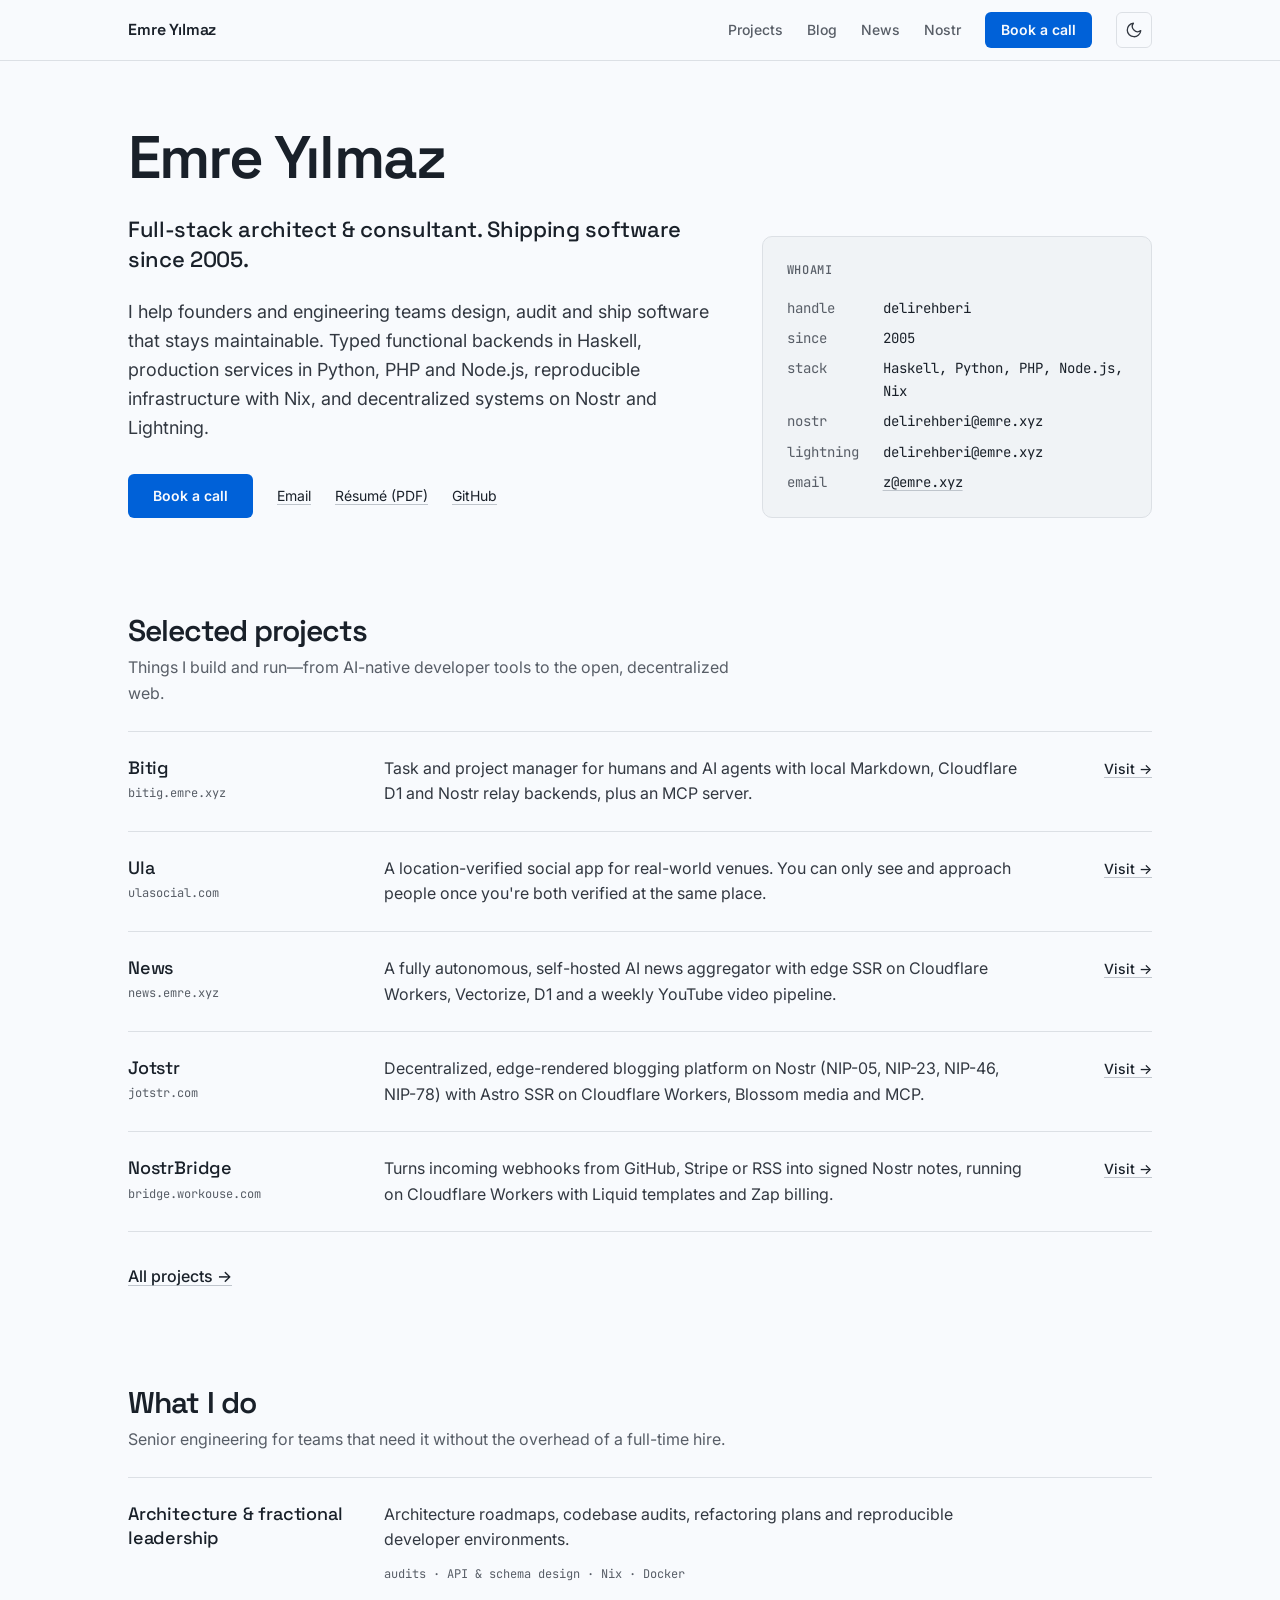
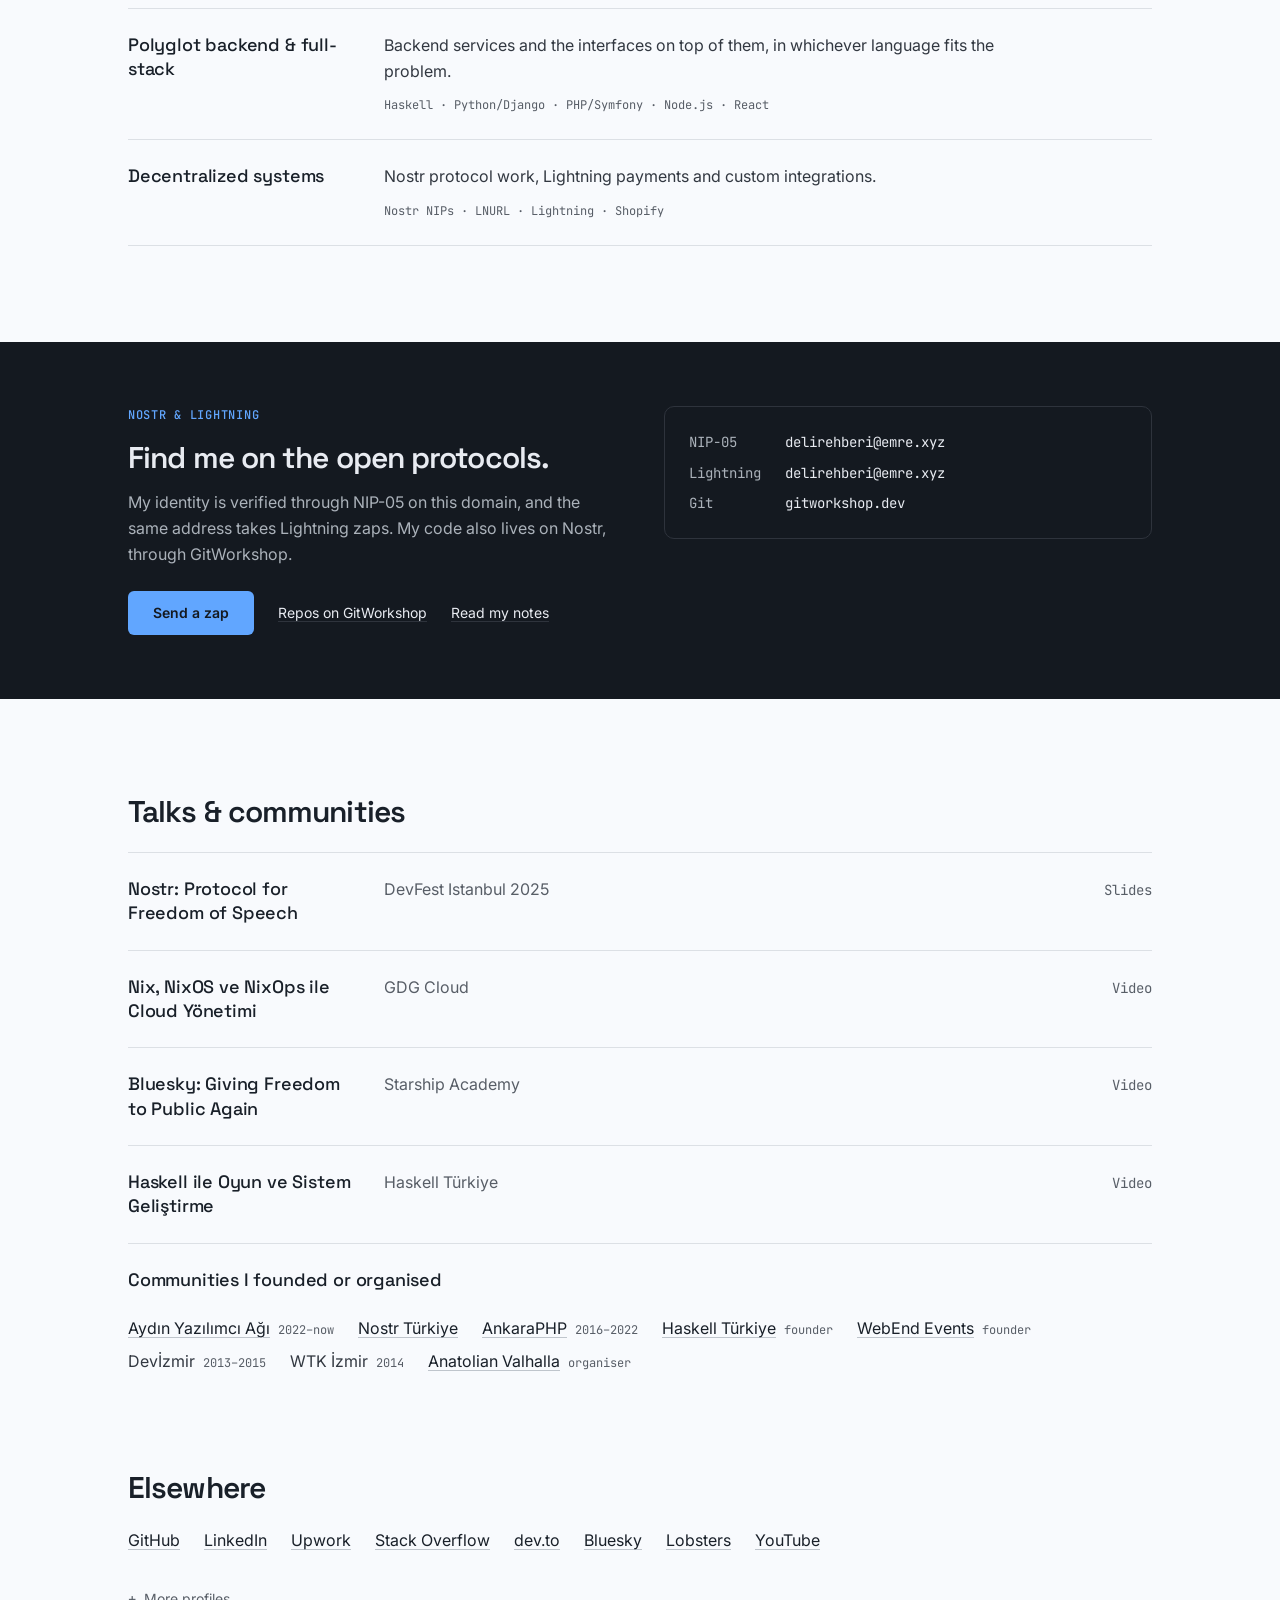
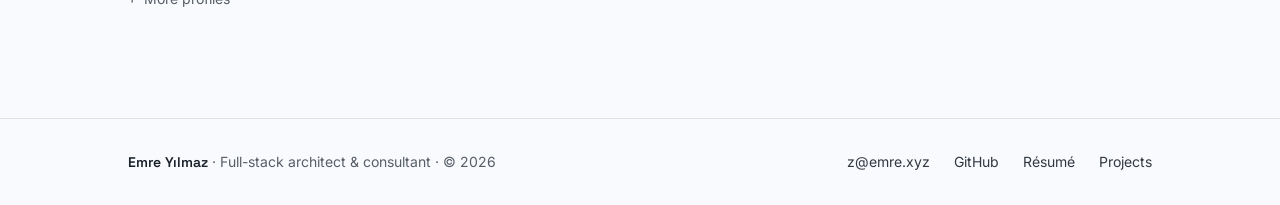
==== commit 17538d58: "Separate projects into general and Nostr sections and add Bitig, Ula, Jotstr, and j.emre.xyz #EMR-1 " ====
--- a/index.html
+++ b/index.html
@@ -173,10 +173,42 @@
         <section class="section" aria-labelledby="projects-heading">
             <div class="section-head">
                 <h2 id="projects-heading">Selected projects</h2>
-                <p>Things I build and run, mostly on the open, decentralized web.</p>
+                <p>Things I build and run—from AI-native developer tools to the open, decentralized web.</p>
             </div>
 
             <ul class="index">
+                <li class="row">
+                    <div class="row-title">
+                        <h3><a href="https://bitig.emre.xyz" target="_blank" rel="noopener noreferrer">Bitig</a></h3>
+                        <span class="row-url">bitig.emre.xyz</span>
+                    </div>
+                    <p>Task and project manager for humans and AI agents with local Markdown, Cloudflare D1 and Nostr relay backends, plus an MCP server.</p>
+                    <a class="arrow-link row-links" href="https://bitig.emre.xyz" target="_blank" rel="noopener noreferrer" aria-label="Visit Bitig">Visit</a>
+                </li>
+                <li class="row">
+                    <div class="row-title">
+                        <h3><a href="https://ulasocial.com" target="_blank" rel="noopener noreferrer">Ula</a></h3>
+                        <span class="row-url">ulasocial.com</span>
+                    </div>
+                    <p>A location-verified social app for real-world venues. You can only see and approach people once you're both verified at the same place.</p>
+                    <a class="arrow-link row-links" href="https://ulasocial.com" target="_blank" rel="noopener noreferrer" aria-label="Visit Ula">Visit</a>
+                </li>
+                <li class="row">
+                    <div class="row-title">
+                        <h3><a href="https://news.emre.xyz">News</a></h3>
+                        <span class="row-url">news.emre.xyz</span>
+                    </div>
+                    <p>A fully autonomous, self-hosted AI news aggregator with edge SSR on Cloudflare Workers, Vectorize, D1 and a weekly YouTube video pipeline.</p>
+                    <a class="arrow-link row-links" href="https://news.emre.xyz" aria-label="Visit News">Visit</a>
+                </li>
+                <li class="row">
+                    <div class="row-title">
+                        <h3><a href="https://jotstr.com" target="_blank" rel="noopener noreferrer">Jotstr</a></h3>
+                        <span class="row-url">jotstr.com</span>
+                    </div>
+                    <p>Decentralized, edge-rendered blogging platform on Nostr (NIP-05, NIP-23, NIP-46, NIP-78) with Astro SSR on Cloudflare Workers, Blossom media and MCP.</p>
+                    <a class="arrow-link row-links" href="https://jotstr.com" target="_blank" rel="noopener noreferrer" aria-label="Visit Jotstr">Visit</a>
+                </li>
                 <li class="row">
                     <div class="row-title">
                         <h3><a href="https://bridge.workouse.com" target="_blank" rel="noopener noreferrer">NostrBridge</a></h3>
@@ -184,38 +216,6 @@
                     </div>
                     <p>Turns incoming webhooks from GitHub, Stripe or RSS into signed Nostr notes, running on Cloudflare Workers with Liquid templates and Zap billing.</p>
                     <a class="arrow-link row-links" href="https://bridge.workouse.com" target="_blank" rel="noopener noreferrer" aria-label="Visit NostrBridge">Visit</a>
-                </li>
-                <li class="row">
-                    <div class="row-title">
-                        <h3><a href="https://snips.emre.xyz" target="_blank" rel="noopener noreferrer">Snips</a></h3>
-                        <span class="row-url">snips.emre.xyz</span>
-                    </div>
-                    <p>Code snippets and gists on Nostr (NIP-C0, <code>kind:1337</code>) with syntax highlighting and Jupyter notebook rendering.</p>
-                    <a class="arrow-link row-links" href="https://snips.emre.xyz" target="_blank" rel="noopener noreferrer" aria-label="Visit Snips">Visit</a>
-                </li>
-                <li class="row">
-                    <div class="row-title">
-                        <h3><a href="https://x2nostr.emre.xyz" target="_blank" rel="noopener noreferrer">x2nostr</a></h3>
-                        <span class="row-url">x2nostr.emre.xyz</span>
-                    </div>
-                    <p>Client-side migration tool that converts Goodreads, IMDb, Letterboxd, Spotify, Twitter archives and blogs into Nostr events.</p>
-                    <a class="arrow-link row-links" href="https://x2nostr.emre.xyz" target="_blank" rel="noopener noreferrer" aria-label="Visit x2nostr">Visit</a>
-                </li>
-                <li class="row">
-                    <div class="row-title">
-                        <h3><a href="https://photo.emre.xyz" target="_blank" rel="noopener noreferrer">Photo</a></h3>
-                        <span class="row-url">photo.emre.xyz</span>
-                    </div>
-                    <p>Sovereign event photo albums built on Nostr, Blossom media servers and the Lightning Network.</p>
-                    <a class="arrow-link row-links" href="https://photo.emre.xyz" target="_blank" rel="noopener noreferrer" aria-label="Visit Photo">Visit</a>
-                </li>
-                <li class="row">
-                    <div class="row-title">
-                        <h3><a href="https://hackage.haskell.org/package/nostr" target="_blank" rel="noopener noreferrer">nostr.hs</a></h3>
-                        <span class="row-url">hackage · nostr</span>
-                    </div>
-                    <p>Nostr client library for Haskell: typed protocol models, Schnorr signing, NIP-01, 02, 05 and 19.</p>
-                    <a class="arrow-link row-links" href="https://hackage.haskell.org/package/nostr" target="_blank" rel="noopener noreferrer" aria-label="View nostr.hs on Hackage">Hackage</a>
                 </li>
             </ul>
 
